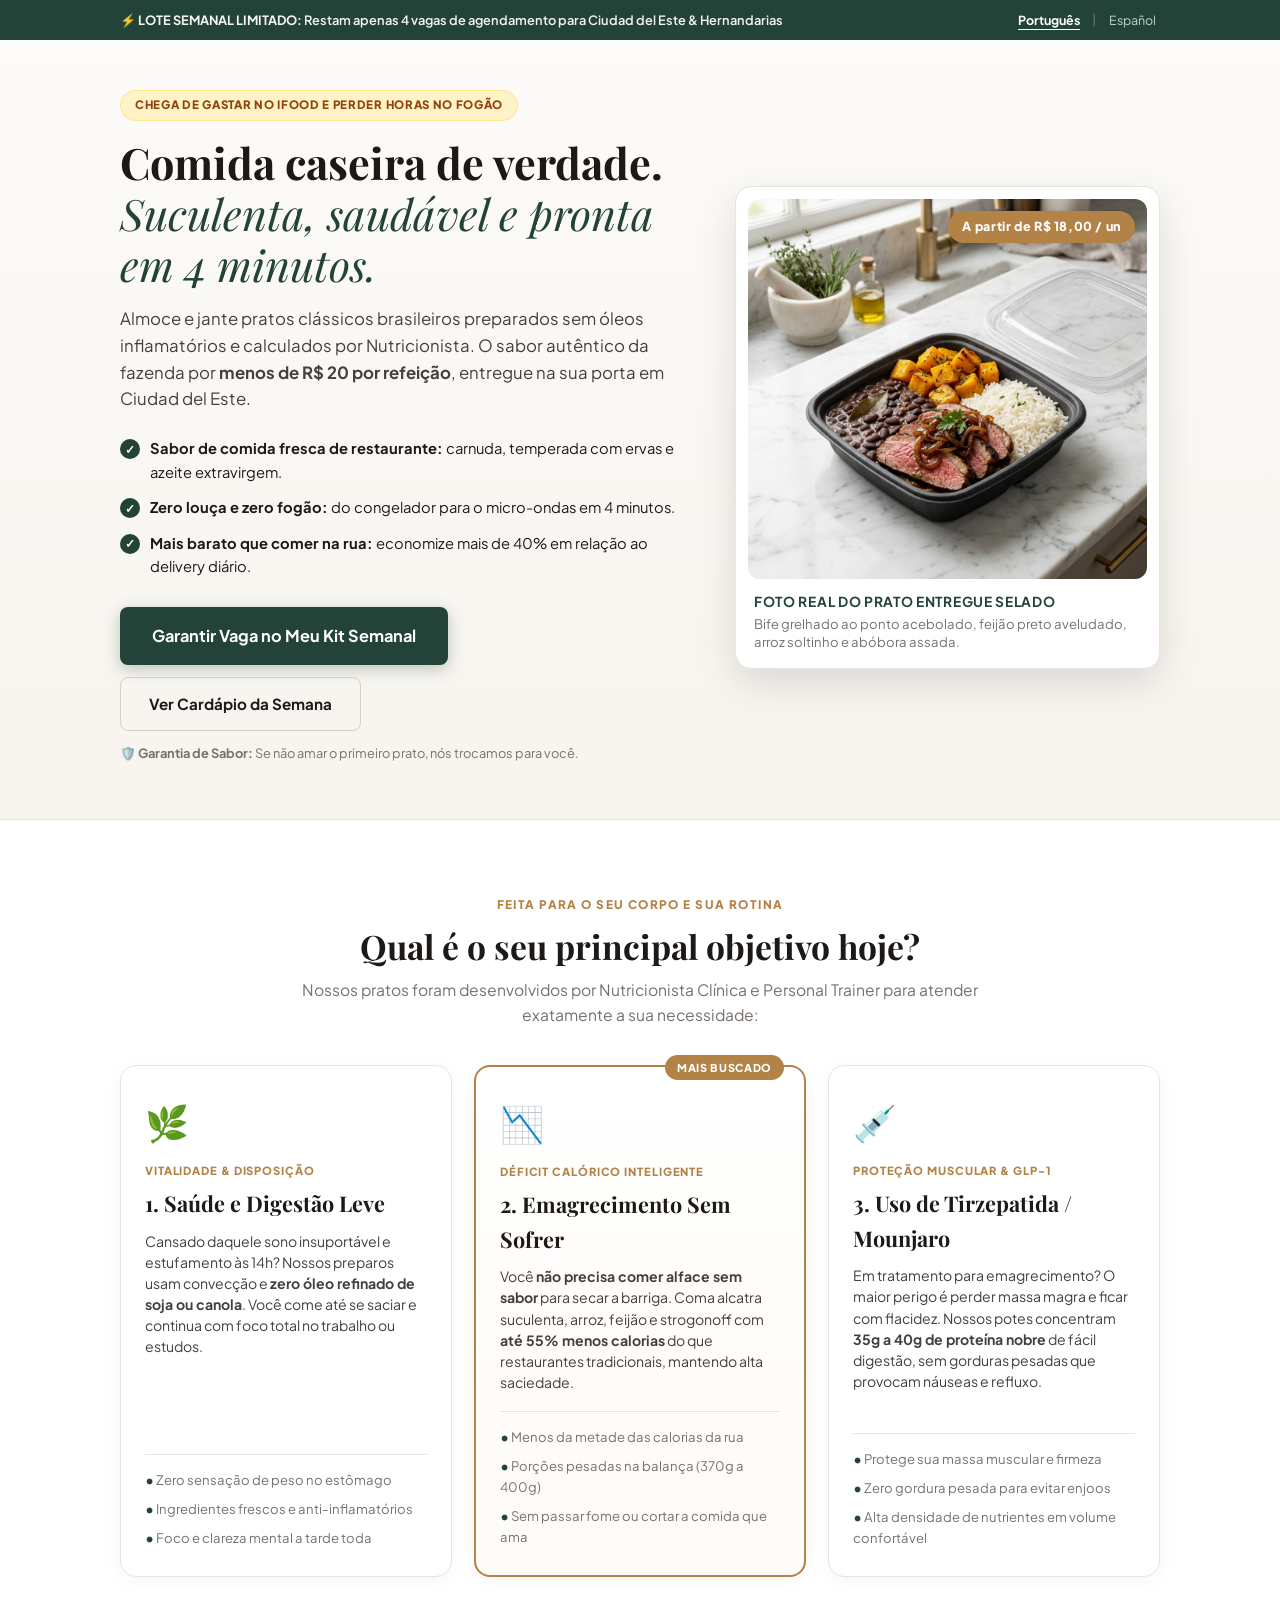
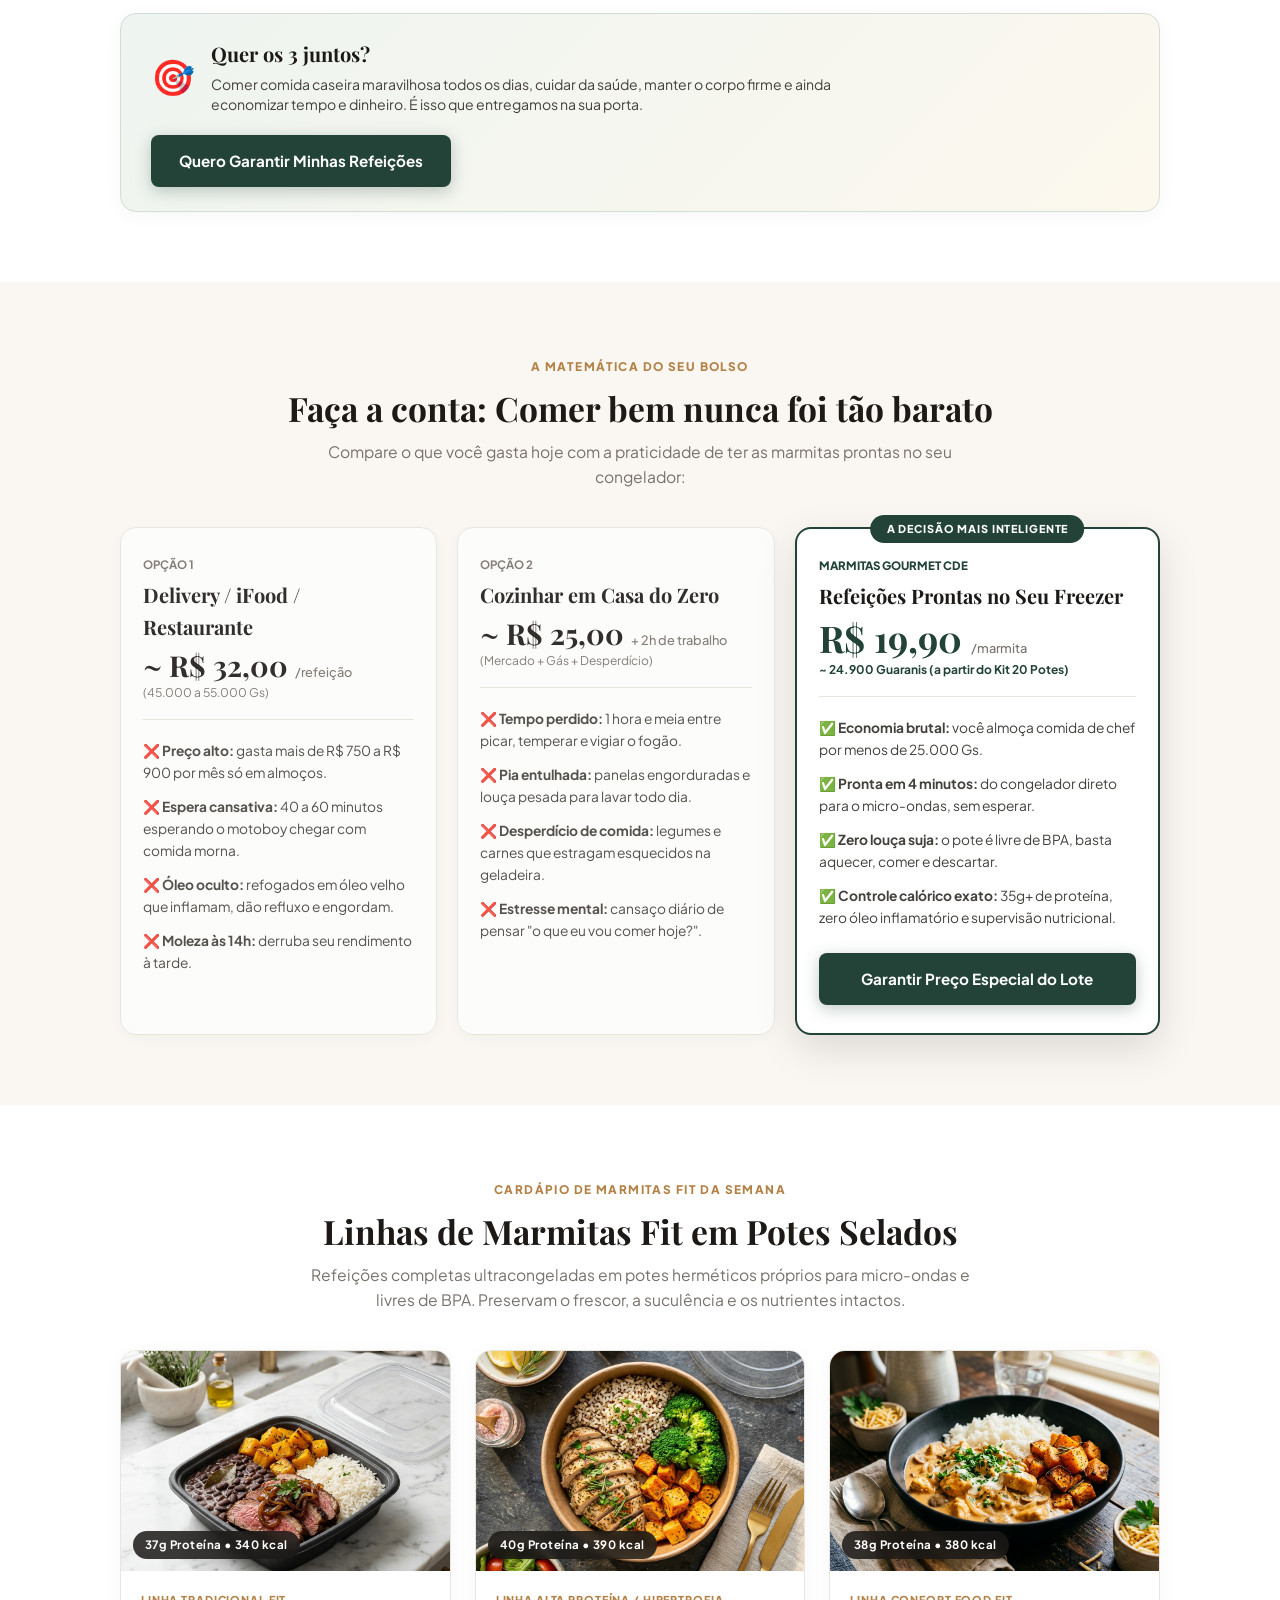
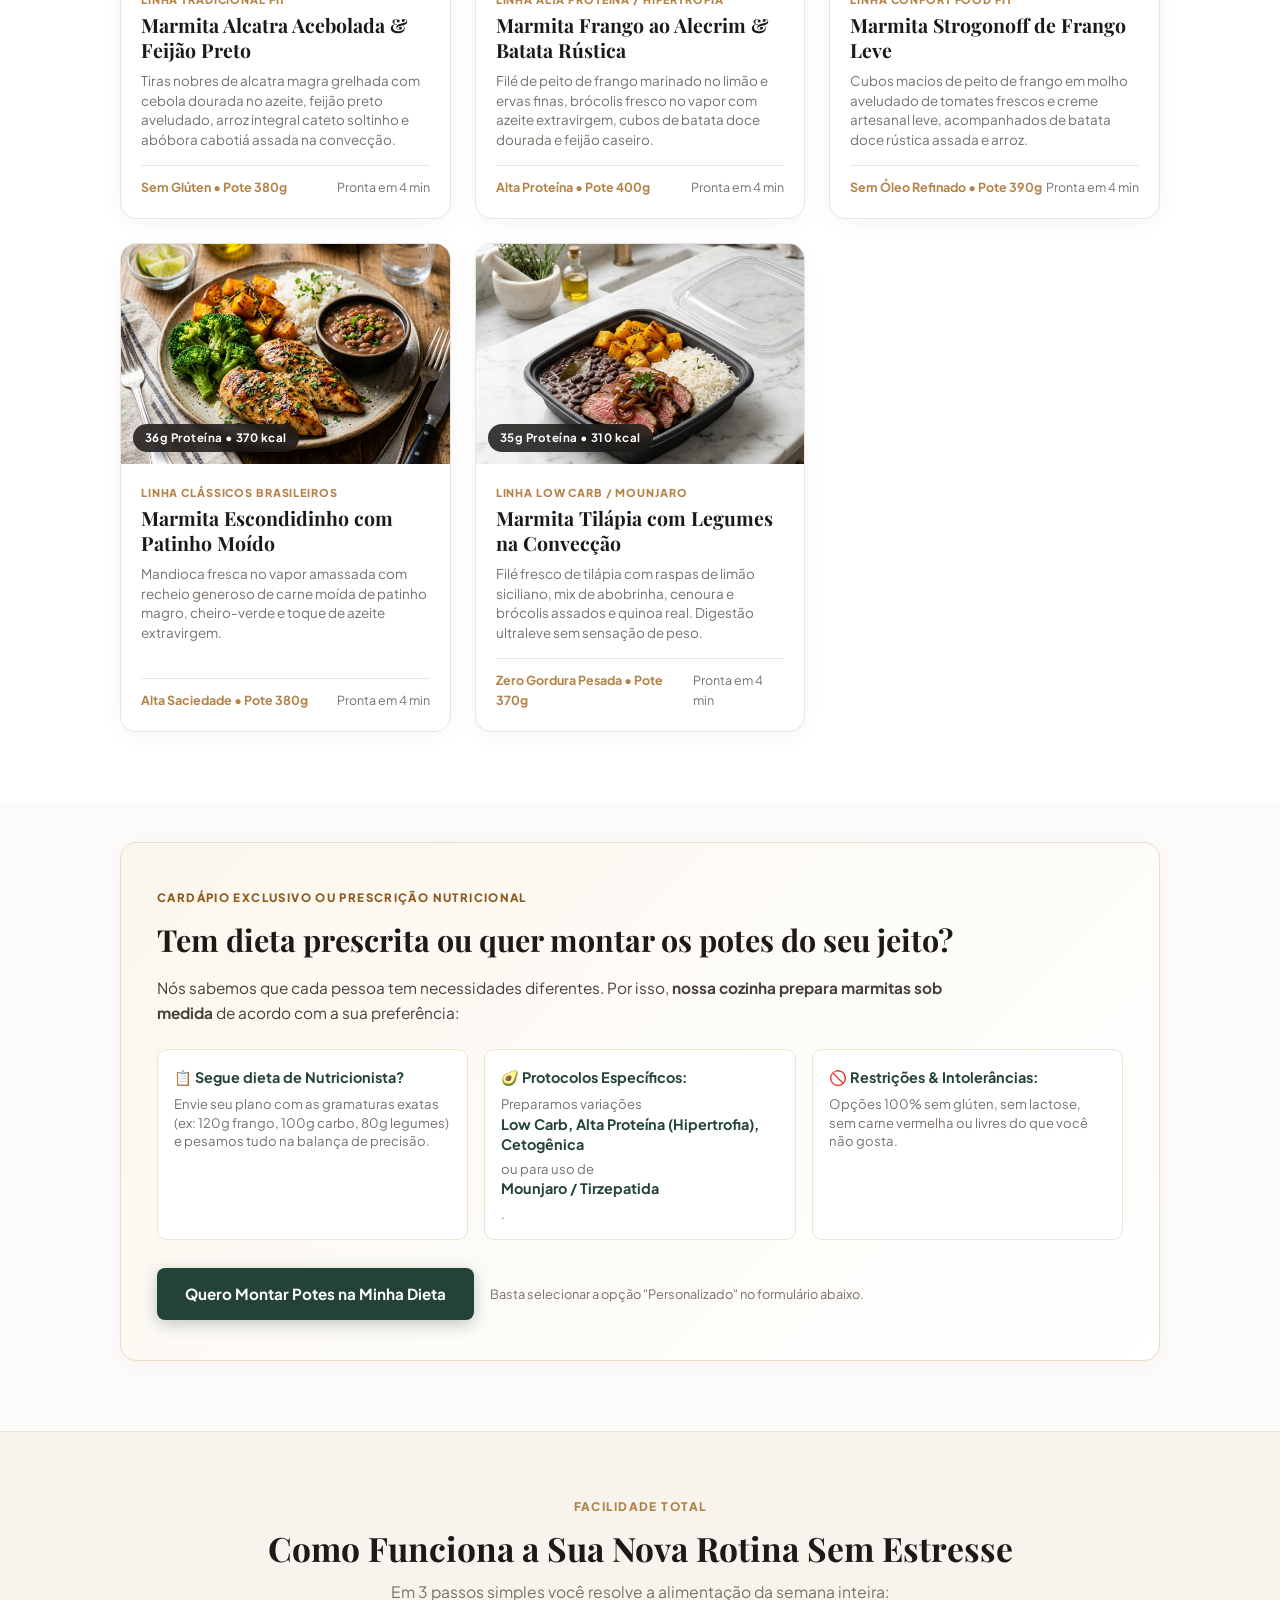
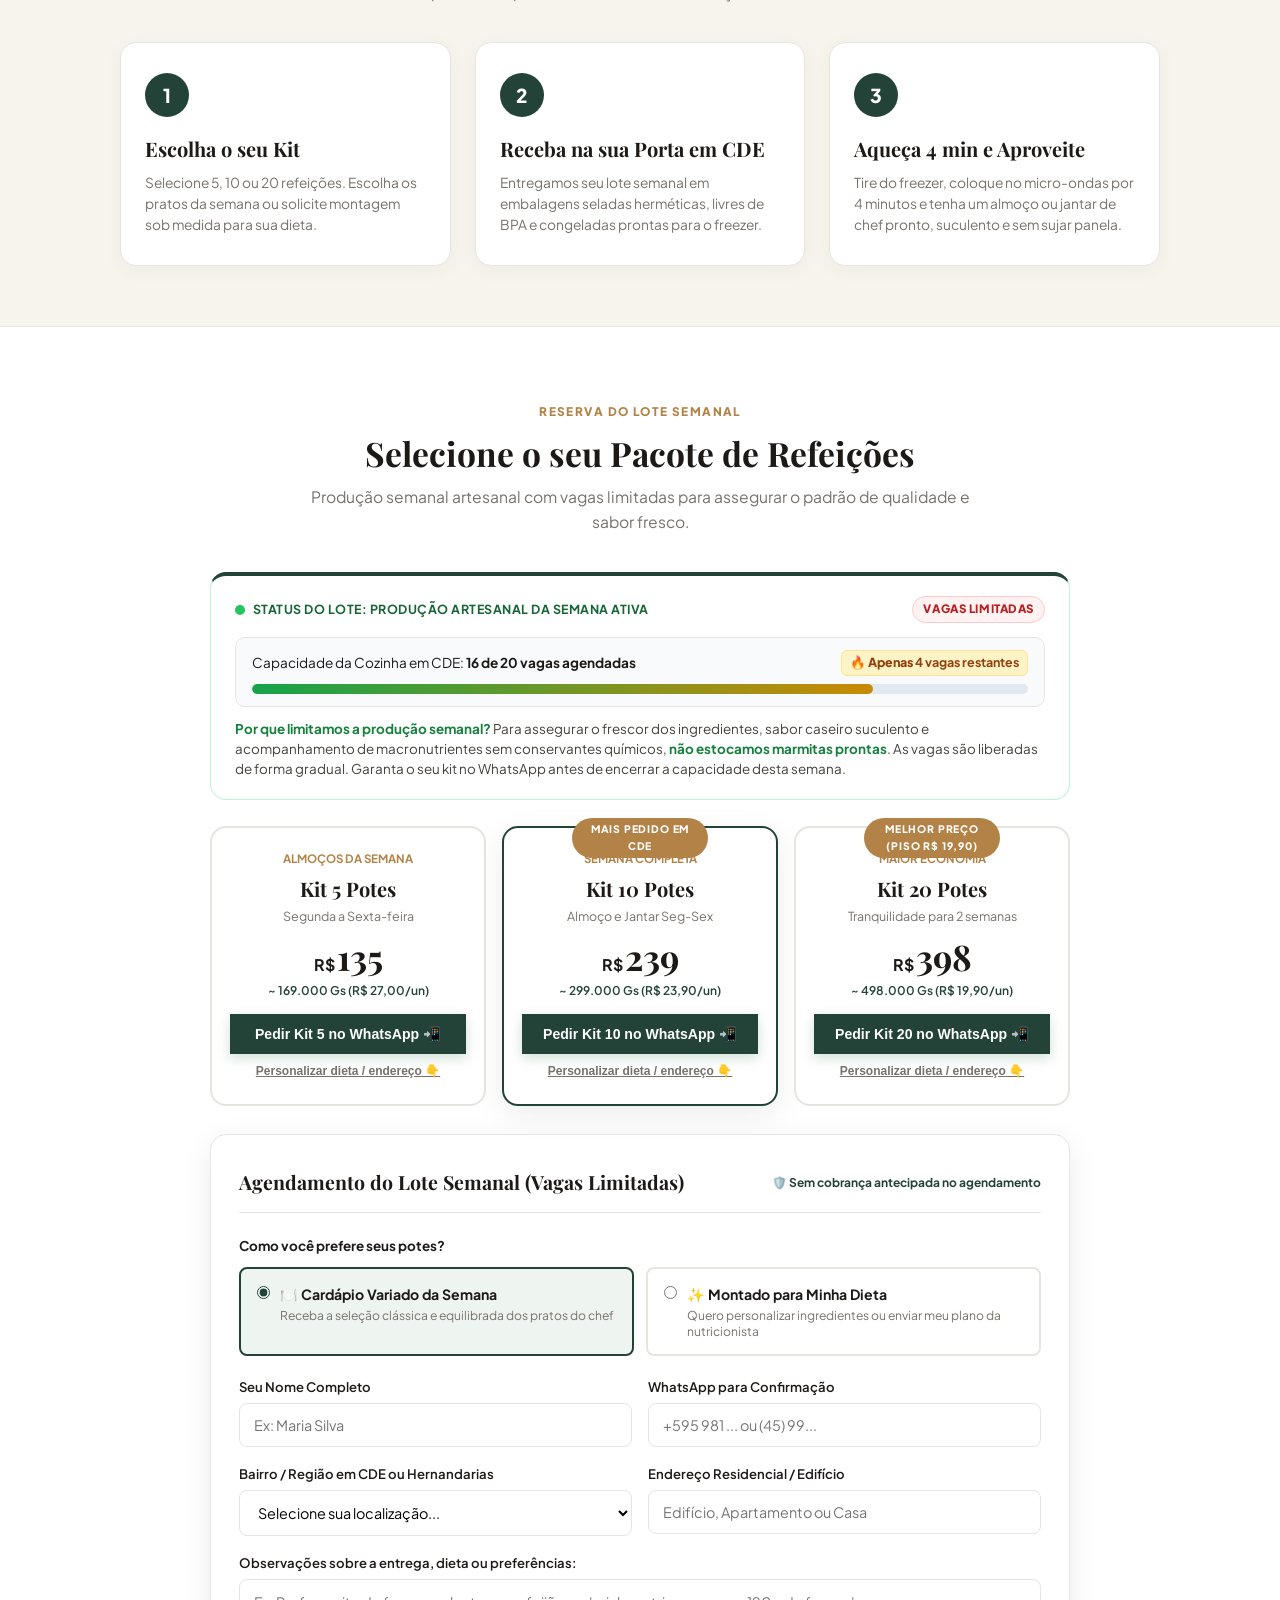
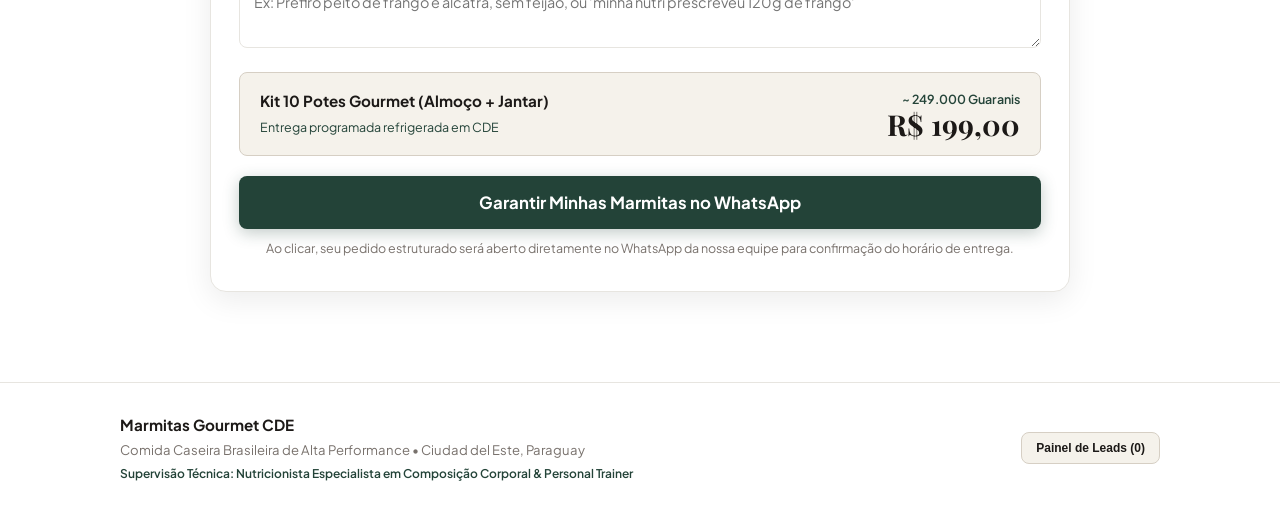
==== index.html @ 58a7fd81 "feat: lancamento oficial landing page marmitas gourmet cde com smoke test e whatsapp direto" ====
<!DOCTYPE html>
<html lang="pt-BR">
<head>
  <meta charset="UTF-8">
  <meta name="viewport" content="width=device-width, initial-scale=1.0">
  <title>Marmitas Gourmet CDE | Comida Caseira Brasileira de Verdade</title>
  <meta name="description" content="Comida caseira brasileira, deliciosa, pronta em 4 minutos e a partir de R$ 19,50. Ideal para saúde, emagrecimento, rotina prática ou manutenção com Mounjaro/Tirzepatida em CDE.">
  <link rel="preconnect" href="https://fonts.googleapis.com">
  <link rel="preconnect" href="https://fonts.gstatic.com" crossorigin>
  <link href="https://fonts.googleapis.com/css2?family=Playfair+Display:ital,wght@0,600;0,700;1,400&family=Plus+Jakarta+Sans:wght@400;500;600;700;800&display=swap" rel="stylesheet">
  <link rel="stylesheet" href="style.css">
</head>
<body>

  <!-- Top Announcement Bar -->
  <header class="top-announcement">
    <div class="container top-flex">
      <span>⚡ <strong>LOTE SEMANAL LIMITADO:</strong> Restam apenas 4 vagas de agendamento para Ciudad del Este & Hernandarias</span>
      <div class="lang-selector">
        <button type="button" class="lang-toggle active" data-lang="pt">Português</button>
        <span class="lang-divider">|</span>
        <button type="button" class="lang-toggle" data-lang="es">Español</button>
      </div>
    </div>
  </header>

  <!-- Hero Section -->
  <section class="hero-section">
    <div class="container hero-grid">
      <div class="hero-text-col">
        <div class="hero-tag-pill">CHEGA DE GASTAR NO IFOOD E PERDER HORAS NO FOGÃO</div>
        <h1 class="hero-title" id="lbl-hero-title">
          Comida caseira de verdade. <br>
          <em>Suculenta, saudável e pronta em 4 minutos.</em>
        </h1>
        <p class="hero-subtitle" id="lbl-hero-subtitle">
          Almoce e jante pratos clássicos brasileiros preparados sem óleos inflamatórios e calculados por Nutricionista. O sabor autêntico da fazenda por <strong>menos de R$ 20 por refeição</strong>, entregue na sua porta em Ciudad del Este.
        </p>
        
        <!-- Value Badges -->
        <div class="hero-benefits-list">
          <div class="benefit-item">
            <span class="check-icon">✓</span>
            <div><strong>Sabor de comida fresca de restaurante:</strong> carnuda, temperada com ervas e azeite extravirgem.</div>
          </div>
          <div class="benefit-item">
            <span class="check-icon">✓</span>
            <div><strong>Zero louça e zero fogão:</strong> do congelador para o micro-ondas em 4 minutos.</div>
          </div>
          <div class="benefit-item">
            <span class="check-icon">✓</span>
            <div><strong>Mais barato que comer na rua:</strong> economize mais de 40% em relação ao delivery diário.</div>
          </div>
        </div>

        <div class="hero-cta-wrapper">
          <div class="hero-cta-buttons">
            <a href="#pedidos" class="btn btn-primary btn-cta-main" id="btn-hero-cta">Garantir Vaga no Meu Kit Semanal</a>
            <a href="#cardapio" class="btn btn-outline" id="btn-hero-menu">Ver Cardápio da Semana</a>
          </div>
          <div class="guarantee-micro-note">
            🛡️ <strong>Garantia de Sabor:</strong> Se não amar o primeiro prato, nós trocamos para você.
          </div>
        </div>
      </div>

      <div class="hero-image-col">
        <div class="product-frame hero-frame">
          <div class="price-ribbon-hero">A partir de R$ 18,00 / un</div>
          <img src="assets/pote_marmita_real.jpg" alt="Marmita Gourmet CDE em Pote Real" class="product-real-img">
          <div class="product-caption">
            <strong>Foto real do prato entregue selado</strong>
            <span>Bife grelhado ao ponto acebolado, feijão preto aveludado, arroz soltinho e abóbora assada.</span>
          </div>
        </div>
      </div>
    </div>
  </section>

  <!-- The 3 Core Goals (Or all 3 together!) -->
  <section class="goals-section">
    <div class="container">
      <div class="section-heading text-center">
        <span class="eyebrow">FEITA PARA O SEU CORPO E SUA ROTINA</span>
        <h2>Qual é o seu principal objetivo hoje?</h2>
        <p class="section-sub">
          Nossos pratos foram desenvolvidos por Nutricionista Clínica e Personal Trainer para atender exatamente a sua necessidade:
        </p>
      </div>

      <div class="goals-grid">
        <!-- Goal 1 -->
        <div class="goal-card">
          <div class="goal-icon">🌿</div>
          <span class="goal-tag">VITALIDADE & DISPOSIÇÃO</span>
          <h3>1. Saúde e Digestão Leve</h3>
          <p>
            Cansado daquele sono insuportável e estufamento às 14h? Nossos preparos usam convecção e <strong>zero óleo refinado de soja ou canola</strong>. Você come até se saciar e continua com foco total no trabalho ou estudos.
          </p>
          <ul class="goal-bullets">
            <li>Zero sensação de peso no estômago</li>
            <li>Ingredientes frescos e anti-inflamatórios</li>
            <li>Foco e clareza mental a tarde toda</li>
          </ul>
        </div>

        <!-- Goal 2 -->
        <div class="goal-card featured-goal">
          <div class="badge-featured">MAIS BUSCADO</div>
          <div class="goal-icon">📉</div>
          <span class="goal-tag">DÉFICIT CALÓRICO INTELIGENTE</span>
          <h3>2. Emagrecimento Sem Sofrer</h3>
          <p>
            Você <strong>não precisa comer alface sem sabor</strong> para secar a barriga. Coma alcatra suculenta, arroz, feijão e strogonoff com <strong>até 55% menos calorias</strong> do que restaurantes tradicionais, mantendo alta saciedade.
          </p>
          <ul class="goal-bullets">
            <li>Menos da metade das calorias da rua</li>
            <li>Porções pesadas na balança (370g a 400g)</li>
            <li>Sem passar fome ou cortar a comida que ama</li>
          </ul>
        </div>

        <!-- Goal 3 -->
        <div class="goal-card">
          <div class="goal-icon">💉</div>
          <span class="goal-tag">PROTEÇÃO MUSCULAR & GLP-1</span>
          <h3>3. Uso de Tirzepatida / Mounjaro</h3>
          <p>
            Em tratamento para emagrecimento? O maior perigo é perder massa magra e ficar com flacidez. Nossos potes concentram <strong>35g a 40g de proteína nobre</strong> de fácil digestão, sem gorduras pesadas que provocam náuseas e refluxo.
          </p>
          <ul class="goal-bullets">
            <li>Protege sua massa muscular e firmeza</li>
            <li>Zero gordura pesada para evitar enjoos</li>
            <li>Alta densidade de nutrientes em volume confortável</li>
          </ul>
        </div>
      </div>

      <!-- The "All 3 Together" Callout -->
      <div class="all-three-box">
        <div class="all-three-content">
          <span class="all-three-emoji">🎯</span>
          <div>
            <h4>Quer os 3 juntos?</h4>
            <p>Comer comida caseira maravilhosa todos os dias, cuidar da saúde, manter o corpo firme e ainda economizar tempo e dinheiro. É isso que entregamos na sua porta.</p>
          </div>
        </div>
        <a href="#pedidos" class="btn btn-primary">Quero Garantir Minhas Refeições</a>
      </div>
    </div>
  </section>

  <!-- The Financial & Convenience Contrast (Why it's so cheap and easy) -->
  <section class="economics-section">
    <div class="container">
      <div class="section-heading text-center">
        <span class="eyebrow">A MATEMÁTICA DO SEU BOLSO</span>
        <h2>Faça a conta: Comer bem nunca foi tão barato</h2>
        <p class="section-sub">
          Compare o que você gasta hoje com a praticidade de ter as marmitas prontas no seu congelador:
        </p>
      </div>

      <div class="comparison-table-wrapper">
        <div class="comp-col comp-negative">
          <div class="comp-col-header">
            <span class="comp-type-tag">Opção 1</span>
            <h3>Delivery / iFood / Restaurante</h3>
            <div class="comp-price-tag">~ R$ 32,00 <small>/refeição</small></div>
            <span class="comp-pyg-sub">(45.000 a 55.000 Gs)</span>
          </div>
          <ul class="comp-list">
            <li>❌ <strong>Preço alto:</strong> gasta mais de R$ 750 a R$ 900 por mês só em almoços.</li>
            <li>❌ <strong>Espera cansativa:</strong> 40 a 60 minutos esperando o motoboy chegar com comida morna.</li>
            <li>❌ <strong>Óleo oculto:</strong> refogados em óleo velho que inflamam, dão refluxo e engordam.</li>
            <li>❌ <strong>Moleza às 14h:</strong> derruba seu rendimento à tarde.</li>
          </ul>
        </div>

        <div class="comp-col comp-negative">
          <div class="comp-col-header">
            <span class="comp-type-tag">Opção 2</span>
            <h3>Cozinhar em Casa do Zero</h3>
            <div class="comp-price-tag">~ R$ 25,00 <small>+ 2h de trabalho</small></div>
            <span class="comp-pyg-sub">(Mercado + Gás + Desperdício)</span>
          </div>
          <ul class="comp-list">
            <li>❌ <strong>Tempo perdido:</strong> 1 hora e meia entre picar, temperar e vigiar o fogão.</li>
            <li>❌ <strong>Pia entulhada:</strong> panelas engorduradas e louça pesada para lavar todo dia.</li>
            <li>❌ <strong>Desperdício de comida:</strong> legumes e carnes que estragam esquecidos na geladeira.</li>
            <li>❌ <strong>Estresse mental:</strong> cansaço diário de pensar "o que eu vou comer hoje?".</li>
          </ul>
        </div>

        <div class="comp-col comp-winner">
          <div class="winner-badge">A DECISÃO MAIS INTELIGENTE</div>
          <div class="comp-col-header">
            <span class="comp-type-tag winner-tag">Marmitas Gourmet CDE</span>
            <h3>Refeições Prontas no Seu Freezer</h3>
            <div class="comp-price-tag highlight-price">R$ 19,90 <small>/marmita</small></div>
            <span class="comp-pyg-sub highlight-pyg">~ 24.900 Guaranis (a partir do Kit 20 Potes)</span>
          </div>
          <ul class="comp-list">
            <li>✅ <strong>Economia brutal:</strong> você almoça comida de chef por menos de 25.000 Gs.</li>
            <li>✅ <strong>Pronta em 4 minutos:</strong> do congelador direto para o micro-ondas, sem esperar.</li>
            <li>✅ <strong>Zero louça suja:</strong> o pote é livre de BPA, basta aquecer, comer e descartar.</li>
            <li>✅ <strong>Controle calórico exato:</strong> 35g+ de proteína, zero óleo inflamatório e supervisão nutricional.</li>
          </ul>
          <a href="#pedidos" class="btn btn-primary btn-full">Garantir Preço Especial do Lote</a>
        </div>
      </div>
    </div>
  </section>

  <!-- Mouthwatering Visual Menu Section -->
  <section class="menu-section" id="cardapio">
    <div class="container">
      <div class="section-heading text-center">
        <span class="eyebrow">CARDÁPIO DE MARMITAS FIT DA SEMANA</span>
        <h2>Linhas de Marmitas Fit em Potes Selados</h2>
        <p class="section-sub">
          Refeições completas ultracongeladas em potes herméticos próprios para micro-ondas e livres de BPA. Preservam o frescor, a suculência e os nutrientes intactos.
        </p>
      </div>

      <div class="visual-menu-grid">
        <!-- Meal Card 1: Alcatra -->
        <div class="dish-card">
          <div class="dish-img-wrapper">
            <img src="assets/pote_marmita_real.jpg" alt="Marmita Fit Alcatra Acebolada no Pote" class="dish-photo">
            <div class="dish-macro-badge">37g Proteína • 340 kcal</div>
          </div>
          <div class="dish-body">
            <div class="marmita-category">LINHA TRADICIONAL FIT</div>
            <h3>Marmita Alcatra Acebolada & Feijão Preto</h3>
            <p>Tiras nobres de alcatra magra grelhada com cebola dourada no azeite, feijão preto aveludado, arroz integral cateto soltinho e abóbora cabotiá assada na convecção.</p>
            <div class="dish-footer">
              <span class="dish-diet-pill">Sem Glúten • Pote 380g</span>
              <span class="dish-weight">Pronta em 4 min</span>
            </div>
          </div>
        </div>

        <!-- Meal Card 2: Frango ao Alecrim -->
        <div class="dish-card">
          <div class="dish-img-wrapper">
            <img src="assets/prato_fit_cde.jpg" alt="Marmita Fit Frango ao Alecrim com Legumes" class="dish-photo">
            <div class="dish-macro-badge">40g Proteína • 390 kcal</div>
          </div>
          <div class="dish-body">
            <div class="marmita-category">LINHA ALTA PROTEÍNA / HIPERTROFIA</div>
            <h3>Marmita Frango ao Alecrim & Batata Rústica</h3>
            <p>Filé de peito de frango marinado no limão e ervas finas, brócolis fresco no vapor com azeite extravirgem, cubos de batata doce dourada e feijão caseiro.</p>
            <div class="dish-footer">
              <span class="dish-diet-pill">Alta Proteína • Pote 400g</span>
              <span class="dish-weight">Pronta em 4 min</span>
            </div>
          </div>
        </div>

        <!-- Meal Card 3: Strogonoff -->
        <div class="dish-card">
          <div class="dish-img-wrapper">
            <img src="assets/strogonoff_frango.jpg" alt="Marmita Fit Strogonoff Gourmet" class="dish-photo">
            <div class="dish-macro-badge">38g Proteína • 380 kcal</div>
          </div>
          <div class="dish-body">
            <div class="marmita-category">LINHA CONFORT FOOD FIT</div>
            <h3>Marmita Strogonoff de Frango Leve</h3>
            <p>Cubos macios de peito de frango em molho aveludado de tomates frescos e creme artesanal leve, acompanhados de batata doce rústica assada e arroz.</p>
            <div class="dish-footer">
              <span class="dish-diet-pill">Sem Óleo Refinado • Pote 390g</span>
              <span class="dish-weight">Pronta em 4 min</span>
            </div>
          </div>
        </div>

        <!-- Meal Card 4: Escondidinho -->
        <div class="dish-card">
          <div class="dish-img-wrapper">
            <img src="assets/frango_alecrim.jpg" alt="Marmita Fit Escondidinho de Mandioca" class="dish-photo">
            <div class="dish-macro-badge">36g Proteína • 370 kcal</div>
          </div>
          <div class="dish-body">
            <div class="marmita-category">LINHA CLÁSSICOS BRASILEIROS</div>
            <h3>Marmita Escondidinho com Patinho Moído</h3>
            <p>Mandioca fresca no vapor amassada com recheio generoso de carne moída de patinho magro, cheiro-verde e toque de azeite extravirgem.</p>
            <div class="dish-footer">
              <span class="dish-diet-pill">Alta Saciedade • Pote 380g</span>
              <span class="dish-weight">Pronta em 4 min</span>
            </div>
          </div>
        </div>

        <!-- Meal Card 5: Tilápia Low Carb -->
        <div class="dish-card">
          <div class="dish-img-wrapper">
            <img src="assets/pote_marmita_real.jpg" alt="Marmita Fit Tilápia ao Forno" class="dish-photo">
            <div class="dish-macro-badge">35g Proteína • 310 kcal</div>
          </div>
          <div class="dish-body">
            <div class="marmita-category">LINHA LOW CARB / MOUNJARO</div>
            <h3>Marmita Tilápia com Legumes na Convecção</h3>
            <p>Filé fresco de tilápia com raspas de limão siciliano, mix de abobrinha, cenoura e brócolis assados e quinoa real. Digestão ultraleve sem sensação de peso.</p>
            <div class="dish-footer">
              <span class="dish-diet-pill">Zero Gordura Pesada • Pote 370g</span>
              <span class="dish-weight">Pronta em 4 min</span>
            </div>
          </div>
        </div>
      </div>
    </div>
  </section>

  <!-- Custom Diet & Personalization Section -->
  <section class="custom-diet-section" id="personalizar">
    <div class="container">
      <div class="custom-banner-card">
        <div class="custom-banner-text">
          <span class="eyebrow-accent">CARDÁPIO EXCLUSIVO OU PRESCRIÇÃO NUTRICIONAL</span>
          <h2>Tem dieta prescrita ou quer montar os potes do seu jeito?</h2>
          <p>
            Nós sabemos que cada pessoa tem necessidades diferentes. Por isso, <strong>nossa cozinha prepara marmitas sob medida</strong> de acordo com a sua preferência:
          </p>
          
          <div class="custom-options-mini-grid">
            <div class="mini-option-item">
              <strong>📋 Segue dieta de Nutricionista?</strong>
              <span>Envie seu plano com as gramaturas exatas (ex: 120g frango, 100g carbo, 80g legumes) e pesamos tudo na balança de precisão.</span>
            </div>
            <div class="mini-option-item">
              <strong>🥑 Protocolos Específicos:</strong>
              <span>Preparamos variações <strong>Low Carb, Alta Proteína (Hipertrofia), Cetogênica</strong> ou para uso de <strong>Mounjaro / Tirzepatida</strong>.</span>
            </div>
            <div class="mini-option-item">
              <strong>🚫 Restrições & Intolerâncias:</strong>
              <span>Opções 100% sem glúten, sem lactose, sem carne vermelha ou livres do que você não gosta.</span>
            </div>
          </div>

          <div class="custom-banner-cta">
            <a href="#pedidos" class="btn btn-primary" id="btn-custom-scroll">Quero Montar Potes na Minha Dieta</a>
            <span class="banner-note">Basta selecionar a opção "Personalizado" no formulário abaixo.</span>
          </div>
        </div>
      </div>
    </div>
  </section>

  <!-- How it Works (3 Easy Steps) -->
  <section class="steps-section">
    <div class="container">
      <div class="section-heading text-center">
        <span class="eyebrow">FACILIDADE TOTAL</span>
        <h2>Como Funciona a Sua Nova Rotina Sem Estresse</h2>
        <p class="section-sub">Em 3 passos simples você resolve a alimentação da semana inteira:</p>
      </div>

      <div class="steps-grid">
        <div class="step-card">
          <div class="step-num">1</div>
          <h3>Escolha o seu Kit</h3>
          <p>Selecione 5, 10 ou 20 refeições. Escolha os pratos da semana ou solicite montagem sob medida para sua dieta.</p>
        </div>

        <div class="step-card">
          <div class="step-num">2</div>
          <h3>Receba na sua Porta em CDE</h3>
          <p>Entregamos seu lote semanal em embalagens seladas herméticas, livres de BPA e congeladas prontas para o freezer.</p>
        </div>

        <div class="step-card">
          <div class="step-num">3</div>
          <h3>Aqueça 4 min e Aproveite</h3>
          <p>Tire do freezer, coloque no micro-ondas por 4 minutos e tenha um almoço ou jantar de chef pronto, suculento e sem sujar panela.</p>
        </div>
      </div>
    </div>
  </section>

  <!-- Order & Reservation Section -->
  <section class="order-section" id="pedidos">
    <div class="container">
      <div class="section-heading text-center">
        <span class="eyebrow">RESERVA DO LOTE SEMANAL</span>
        <h2>Selecione o seu Pacote de Refeições</h2>
        <p class="section-sub">
          Produção semanal artesanal com vagas limitadas para assegurar o padrão de qualidade e sabor fresco.
        </p>
      </div>

      <div class="order-box-container">
        <!-- Live Spots Counter & Batch Scarcity Card -->
        <div class="spots-counter-card">
          <div class="spots-header">
            <div class="spots-live-indicator">
              <span class="pulse-dot"></span>
              <strong>STATUS DO LOTE: PRODUÇÃO ARTESANAL DA SEMANA ATIVA</strong>
            </div>
            <span class="spots-badge-limit">VAGAS LIMITADAS</span>
          </div>

          <div class="spots-progress-wrapper">
            <div class="spots-progress-info">
              <span>Capacidade da Cozinha em CDE: <strong>16 de 20 vagas agendadas</strong></span>
              <span class="spots-remaining-tag">🔥 Apenas <strong>4 vagas restantes</strong></span>
            </div>
            <div class="spots-progress-bar-bg">
              <div class="spots-progress-bar-fill" style="width: 80%;"></div>
            </div>
          </div>

          <p class="spots-explanation">
            <strong>Por que limitamos a produção semanal?</strong> Para assegurar o frescor dos ingredientes, sabor caseiro suculento e acompanhamento de macronutrientes sem conservantes químicos, <strong>não estocamos marmitas prontas</strong>. As vagas são liberadas de forma gradual. Garanta o seu kit no WhatsApp antes de encerrar a capacidade desta semana.
          </p>
        </div>

        <!-- Packages Row -->
        <div class="plan-cards-row">
          <!-- Kit 5 -->
          <div class="plan-card" data-package="5" data-price="135" data-pyg="169.000">
            <div class="plan-label">Almoços da Semana</div>
            <h3>Kit 5 Potes</h3>
            <p class="plan-desc">Segunda a Sexta-feira</p>
            <div class="plan-price">
              <span class="price-symbol">R$</span>
              <span class="price-number">135</span>
            </div>
            <span class="plan-pyg">~ 169.000 Gs (R$ 27,00/un)</span>
            <button type="button" class="btn-pkg-wa" data-kit="5">Pedir Kit 5 no WhatsApp 📲</button>
            <button type="button" class="btn-pkg-customize" data-kit-select="5">Personalizar dieta / endereço 👇</button>
          </div>

          <!-- Kit 10 -->
          <div class="plan-card active" data-package="10" data-price="239" data-pyg="299.000">
            <div class="plan-ribbon">MAIS PEDIDO EM CDE</div>
            <div class="plan-label">Semana Completa</div>
            <h3>Kit 10 Potes</h3>
            <p class="plan-desc">Almoço e Jantar Seg-Sex</p>
            <div class="plan-price">
              <span class="price-symbol">R$</span>
              <span class="price-number">239</span>
            </div>
            <span class="plan-pyg highlight-pyg">~ 299.000 Gs (R$ 23,90/un)</span>
            <button type="button" class="btn-pkg-wa" data-kit="10">Pedir Kit 10 no WhatsApp 📲</button>
            <button type="button" class="btn-pkg-customize" data-kit-select="10">Personalizar dieta / endereço 👇</button>
          </div>

          <!-- Kit 20 -->
          <div class="plan-card" data-package="20" data-price="398" data-pyg="498.000">
            <div class="plan-ribbon">MELHOR PREÇO (PISO R$ 19,90)</div>
            <div class="plan-label">Maior Economia</div>
            <h3>Kit 20 Potes</h3>
            <p class="plan-desc">Tranquilidade para 2 semanas</p>
            <div class="plan-price">
              <span class="price-symbol">R$</span>
              <span class="price-number">398</span>
            </div>
            <span class="plan-pyg highlight-pyg">~ 498.000 Gs (R$ 19,90/un)</span>
            <button type="button" class="btn-pkg-wa" data-kit="20">Pedir Kit 20 no WhatsApp 📲</button>
            <button type="button" class="btn-pkg-customize" data-kit-select="20">Personalizar dieta / endereço 👇</button>
          </div>
        </div>

        <!-- Reservation Form -->
        <form id="reservation-form" class="reservation-form">
          <div class="form-title-bar">
            <h4>Agendamento do Lote Semanal (Vagas Limitadas)</h4>
            <span class="guarantee-tag">🛡️ Sem cobrança antecipada no agendamento</span>
          </div>

          <!-- Mode Selector -->
          <div class="form-custom-mode-box">
            <label class="form-mode-title">Como você prefere seus potes?</label>
            <div class="mode-options-grid">
              <label class="mode-option-card active">
                <input type="radio" name="order-mode" value="standard" checked>
                <div class="mode-card-content">
                  <span class="mode-title">🍽️ Cardápio Variado da Semana</span>
                  <span class="mode-sub">Receba a seleção clássica e equilibrada dos pratos do chef</span>
                </div>
              </label>

              <label class="mode-option-card" id="card-mode-custom">
                <input type="radio" name="order-mode" value="custom">
                <div class="mode-card-content">
                  <span class="mode-title">✨ Montado para Minha Dieta</span>
                  <span class="mode-sub">Quero personalizar ingredientes ou enviar meu plano da nutricionista</span>
                </div>
              </label>
            </div>
          </div>

          <!-- Dynamic Preferences Tags (visible when custom) -->
          <div class="form-diet-preferences" id="diet-preferences-panel">
            <label class="form-diet-title">Selecione suas preferências e diretrizes alimentares:</label>
            <div class="diet-tags-grid">
              <label class="diet-tag-checkbox">
                <input type="checkbox" name="diet-pref" value="Low Carb">
                <span>🥑 Low Carb / Cetogênica</span>
              </label>
              <label class="diet-tag-checkbox">
                <input type="checkbox" name="diet-pref" value="Alta Proteína">
                <span>💪 Alta Proteína (Hipertrofia)</span>
              </label>
              <label class="diet-tag-checkbox">
                <input type="checkbox" name="diet-pref" value="Déficit Calórico">
                <span>📉 Emagrecimento / Déficit Calórico</span>
              </label>
              <label class="diet-tag-checkbox">
                <input type="checkbox" name="diet-pref" value="Tirzepatida / Mounjaro">
                <span>💉 Em uso de Tirzepatida / GLP-1</span>
              </label>
              <label class="diet-tag-checkbox">
                <input type="checkbox" name="diet-pref" value="Sem Lactose">
                <span>🥛 Sem Lactose</span>
              </label>
              <label class="diet-tag-checkbox">
                <input type="checkbox" name="diet-pref" value="Sem Glúten">
                <span>🌾 Sem Glúten</span>
              </label>
              <label class="diet-tag-checkbox">
                <input type="checkbox" name="diet-pref" value="Sem Carne Vermelha">
                <span>🍗 Sem Carne Vermelha (Frango e Peixe)</span>
              </label>
              <label class="diet-tag-checkbox">
                <input type="checkbox" name="diet-pref" value="Plano da Nutricionista">
                <span>📋 Enviar gramaturas da minha nutricionista</span>
              </label>
            </div>
          </div>

          <div class="form-inputs-grid">
            <div class="input-cell">
              <label for="order-name">Seu Nome Completo</label>
              <input type="text" id="order-name" required placeholder="Ex: Maria Silva">
            </div>

            <div class="input-cell">
              <label for="order-phone">WhatsApp para Confirmação</label>
              <input type="tel" id="order-phone" required placeholder="+595 981 ... ou (45) 99...">
            </div>

            <div class="input-cell">
              <label for="order-location">Bairro / Região em CDE ou Hernandarias</label>
              <select id="order-location" required>
                <option value="">Selecione sua localização...</option>
                <option value="Condomínio Paraná Country Club / Hernandarias">Paraná Country Club / Hernandarias</option>
                <option value="Área 1 / Área 2 / Área 3 / Área 4">Área 1, 2, 3 ou 4</option>
                <option value="Microcentro / Boquerón / Lago da República">Microcentro / Boquerón / Lago</option>
                <option value="Km 4 ao Km 8 Residencial">Km 4 ao Km 8 Residencial</option>
                <option value="Minga Guazú">Minga Guazú</option>
                <option value="Retirada no Ponto Central com Cortesia">Desejo retirar com cortesia especial</option>
              </select>
            </div>

            <div class="input-cell">
              <label for="order-address">Endereço Residencial / Edifício</label>
              <input type="text" id="order-address" required placeholder="Edifício, Apartamento ou Casa">
            </div>
          </div>

          <div class="form-diet-notes">
            <label for="order-notes">Observações sobre a entrega, dieta ou preferências:</label>
            <textarea id="order-notes" rows="2" placeholder="Ex: Prefiro peito de frango e alcatra, sem feijão, ou 'minha nutri prescreveu 120g de frango'"></textarea>
          </div>

          <!-- Summary Bar -->
          <div class="summary-checkout-bar">
            <div class="summary-details">
              <span class="summary-title" id="sum-pkg-name">Kit 10 Potes Gourmet (Almoço + Jantar)</span>
              <span class="summary-shipping">Entrega programada refrigerada em CDE</span>
            </div>
            <div class="summary-pricing">
              <div class="sum-pyg" id="sum-pyg-text">~ 249.000 Guaranis</div>
              <div class="sum-brl" id="sum-brl-text">R$ 199,00</div>
            </div>
          </div>

          <!-- Submit Button -->
          <button type="submit" class="btn btn-primary btn-submit-large" id="btn-submit-order">
            Garantir Minhas Marmitas no WhatsApp
          </button>
          <p class="form-scarcity">Ao clicar, seu pedido estruturado será aberto diretamente no WhatsApp da nossa equipe para confirmação do horário de entrega.</p>
        </form>
      </div>
    </div>
  </section>

  <!-- Modal: Teste de Lote / Confirmação VIP -->
  <div class="modal-backdrop" id="modal-vip">
    <div class="modal-window">
      <div class="modal-tag">VAGA REGISTRADA COM SUCESSO</div>
      <h2>Pedido Quase Concluído!</h2>
      <p class="modal-description">
        Para manter a preparação artesanal sem conservantes e o balanceamento nutricional rigoroso, nossa equipe confirmará a data de entrega pelo WhatsApp.
      </p>

      <div class="modal-status-box">
        <span class="status-indicator">STATUS: INSCRIÇÃO SALVA</span>
        <h3>Parabéns, <span id="lead-display-name">Cliente</span>!</h3>
        <p>Você garantiu sua vaga prioritária no próximo lote semanal com <strong>15% de Desconto Especial de Boas-Vindas</strong>.</p>
      </div>

      <div class="modal-footer-actions">
        <a href="#" id="modal-wa-button" target="_blank" class="btn btn-primary">
          Confirmar Agora pelo WhatsApp
        </a>
        <button type="button" class="btn-close-modal" id="btn-close-modal">Voltar para o site</button>
      </div>
    </div>
  </div>

  <!-- Secret Admin Leads Modal -->
  <div class="modal-backdrop" id="modal-admin">
    <div class="modal-window admin-window">
      <div class="admin-top">
        <h3>Painel de Leads Registrados (CDE)</h3>
        <button type="button" class="btn-close-admin" id="btn-close-admin">✕</button>
      </div>
      <p class="admin-lead-count">Interessados que reservaram pelo site:</p>
      
      <div class="leads-container" id="admin-leads-list">
        <!-- Injected via JS -->
      </div>

      <div class="admin-actions-bar">
        <button type="button" class="btn btn-outline" id="btn-clear-leads">Limpar Registros</button>
        <button type="button" class="btn btn-primary" id="btn-copy-leads">Copiar Dados</button>
      </div>
    </div>
  </div>

  <!-- Footer -->
  <footer class="site-footer">
    <div class="container footer-content-row">
      <div class="footer-brand">
        <strong>Marmitas Gourmet CDE</strong>
        <p>Comida Caseira Brasileira de Alta Performance • Ciudad del Este, Paraguay</p>
        <p class="supervision-note">Supervisão Técnica: Nutricionista Especialista em Composição Corporal & Personal Trainer</p>
      </div>
      <div class="footer-admin-trigger">
        <button type="button" class="btn-secret-admin" id="btn-open-admin">
          Painel de Leads (<span id="count-badge">0</span>)
        </button>
      </div>
    </div>
  </footer>

  <script src="app.js"></script>
</body>
</html>
---- style.css ----
:root {
  --bg-main: #fcfbf9;
  --bg-card: #ffffff;
  --bg-subtle: #f5f2eb;
  
  --text-dark: #1c1917;
  --text-body: #44403c;
  --text-muted: #78716c;
  
  --brand-green: #234338;
  --brand-green-hover: #193229;
  --brand-green-light: #eef4f0;
  
  --brand-gold: #b38246;
  --brand-gold-subtle: #fcf6ee;
  
  --border-light: #e7e5e0;
  --border-accent: #d6cfc4;
  
  --font-serif: 'Playfair Display', Georgia, serif;
  --font-sans: 'Plus Jakarta Sans', -apple-system, sans-serif;
  
  --shadow-subtle: 0 4px 20px rgba(0, 0, 0, 0.04);
  --shadow-medium: 0 8px 30px rgba(0, 0, 0, 0.08);
  --shadow-hover: 0 14px 40px rgba(0, 0, 0, 0.12);
  
  --radius-card: 16px;
  --radius-sm: 8px;
}

* {
  margin: 0;
  padding: 0;
  box-sizing: border-box;
}

body {
  font-family: var(--font-sans);
  background-color: var(--bg-main);
  color: var(--text-dark);
  line-height: 1.6;
  -webkit-font-smoothing: antialiased;
}

.container {
  max-width: 1080px;
  margin: 0 auto;
  padding: 0 20px;
}

/* Top Announcement */
.top-announcement {
  background-color: var(--brand-green);
  color: #f5f5f0;
  font-size: 0.8rem;
  font-weight: 600;
  padding: 10px 0;
}

.top-flex {
  display: flex;
  justify-content: space-between;
  align-items: center;
  flex-wrap: wrap;
  gap: 8px;
}

.lang-selector {
  display: flex;
  align-items: center;
  gap: 8px;
  font-size: 0.78rem;
}

.lang-toggle {
  background: none;
  border: none;
  color: #c5d4cb;
  font-family: inherit;
  font-size: 0.78rem;
  cursor: pointer;
  padding: 2px 4px;
  transition: color 0.15s ease;
}

.lang-toggle.active {
  color: #ffffff;
  font-weight: 700;
  text-decoration: underline;
  text-underline-offset: 4px;
}

.lang-divider {
  color: #557262;
}

/* Typography & General */
.eyebrow {
  display: inline-block;
  font-size: 0.74rem;
  font-weight: 800;
  text-transform: uppercase;
  letter-spacing: 0.12em;
  color: var(--brand-gold);
  margin-bottom: 10px;
}

.eyebrow-accent {
  display: inline-block;
  font-size: 0.72rem;
  font-weight: 800;
  text-transform: uppercase;
  letter-spacing: 0.12em;
  color: #8c5b1c;
  margin-bottom: 8px;
}

.text-center {
  text-align: center;
}

.section-heading {
  margin-bottom: 38px;
}

.section-heading h2 {
  font-family: var(--font-serif);
  font-size: 2.1rem;
  color: var(--text-dark);
  font-weight: 700;
  line-height: 1.25;
  margin-bottom: 10px;
}

.section-sub {
  font-size: 0.98rem;
  color: var(--text-muted);
  max-width: 680px;
  margin: 0 auto;
}

/* Buttons */
.btn {
  display: inline-block;
  font-family: var(--font-sans);
  font-weight: 700;
  font-size: 0.95rem;
  border-radius: var(--radius-sm);
  padding: 14px 28px;
  text-align: center;
  text-decoration: none;
  cursor: pointer;
  transition: all 0.2s ease;
  border: none;
}

.btn-primary {
  background-color: var(--brand-green);
  color: #ffffff;
  box-shadow: 0 4px 16px rgba(35, 67, 56, 0.28);
}

.btn-primary:hover {
  background-color: var(--brand-green-hover);
  transform: translateY(-2px);
  box-shadow: 0 6px 20px rgba(35, 67, 56, 0.35);
}

.btn-outline {
  background: transparent;
  border: 1px solid var(--border-accent);
  color: var(--text-dark);
}

.btn-outline:hover {
  border-color: var(--brand-green);
  color: var(--brand-green);
  background: #ffffff;
}

/* Hero Section */
.hero-section {
  padding: 50px 0 55px;
  border-bottom: 1px solid var(--border-light);
  background: linear-gradient(180deg, #fcfbf9 0%, #f7f4ee 100%);
}

.hero-grid {
  display: grid;
  grid-template-columns: 1.15fr 0.85fr;
  gap: 40px;
  align-items: center;
}

.hero-tag-pill {
  display: inline-block;
  background: #fef3c7;
  color: #92400e;
  font-size: 0.72rem;
  font-weight: 800;
  letter-spacing: 0.06em;
  padding: 5px 14px;
  border-radius: 999px;
  margin-bottom: 16px;
  border: 1px solid #fde68a;
}

.hero-title {
  font-family: var(--font-serif);
  font-size: 2.7rem;
  color: var(--text-dark);
  font-weight: 700;
  line-height: 1.18;
  margin-bottom: 16px;
}

.hero-title em {
  font-style: italic;
  font-weight: 400;
  color: var(--brand-green);
}

.hero-subtitle {
  font-size: 1.05rem;
  color: var(--text-body);
  line-height: 1.6;
  margin-bottom: 24px;
}

.hero-benefits-list {
  display: flex;
  flex-direction: column;
  gap: 12px;
  margin-bottom: 28px;
}

.benefit-item {
  display: flex;
  align-items: flex-start;
  gap: 10px;
  font-size: 0.92rem;
  color: var(--text-dark);
}

.check-icon {
  display: inline-flex;
  align-items: center;
  justify-content: center;
  width: 20px;
  height: 20px;
  background: var(--brand-green);
  color: #ffffff;
  border-radius: 50%;
  font-size: 0.75rem;
  font-weight: 800;
  flex-shrink: 0;
  margin-top: 2px;
}

.hero-cta-wrapper {
  display: flex;
  flex-direction: column;
  gap: 12px;
}

.hero-cta-buttons {
  display: flex;
  flex-wrap: wrap;
  gap: 12px;
}

.btn-cta-main {
  font-size: 1.02rem;
  padding: 16px 32px;
}

.guarantee-micro-note {
  font-size: 0.8rem;
  color: var(--text-muted);
}

/* Product Hero Frame */
.product-frame.hero-frame {
  position: relative;
  background: var(--bg-card);
  border-radius: var(--radius-card);
  padding: 12px;
  box-shadow: var(--shadow-hover);
  border: 1px solid var(--border-light);
}

.price-ribbon-hero {
  position: absolute;
  top: 24px;
  right: 24px;
  background: var(--brand-gold);
  color: #ffffff;
  font-size: 0.78rem;
  font-weight: 800;
  letter-spacing: 0.05em;
  padding: 6px 14px;
  border-radius: 999px;
  box-shadow: 0 4px 12px rgba(0, 0, 0, 0.2);
  z-index: 2;
}

.product-real-img {
  width: 100%;
  height: 380px;
  object-fit: cover;
  border-radius: 12px;
  display: block;
}

.product-caption {
  padding: 12px 6px 4px;
}

.product-caption strong {
  display: block;
  font-size: 0.86rem;
  color: var(--brand-green);
  text-transform: uppercase;
  letter-spacing: 0.05em;
  margin-bottom: 2px;
}

.product-caption span {
  font-size: 0.82rem;
  color: var(--text-muted);
  line-height: 1.4;
  display: block;
}

/* The 3 Core Goals Section */
.goals-section {
  padding: 70px 0;
  background-color: #ffffff;
}

.goals-grid {
  display: grid;
  grid-template-columns: repeat(3, 1fr);
  gap: 22px;
  margin-bottom: 36px;
}

.goal-card {
  background: var(--bg-card);
  border: 1px solid var(--border-light);
  border-radius: var(--radius-card);
  padding: 28px 24px;
  box-shadow: var(--shadow-subtle);
  display: flex;
  flex-direction: column;
  position: relative;
  transition: transform 0.2s ease, box-shadow 0.2s ease;
}

.goal-card:hover {
  transform: translateY(-3px);
  box-shadow: var(--shadow-medium);
}

.goal-card.featured-goal {
  border: 2px solid var(--brand-gold);
  background: linear-gradient(180deg, #ffffff 0%, #fdfbf7 100%);
}

.badge-featured {
  position: absolute;
  top: -12px;
  right: 20px;
  background: var(--brand-gold);
  color: #ffffff;
  font-size: 0.68rem;
  font-weight: 800;
  letter-spacing: 0.06em;
  padding: 4px 12px;
  border-radius: 999px;
}

.goal-icon {
  font-size: 2.2rem;
  margin-bottom: 12px;
}

.goal-tag {
  font-size: 0.7rem;
  font-weight: 800;
  color: var(--brand-gold);
  letter-spacing: 0.08em;
  text-transform: uppercase;
  margin-bottom: 6px;
}

.goal-card h3 {
  font-family: var(--font-serif);
  font-size: 1.35rem;
  font-weight: 700;
  color: var(--text-dark);
  margin-bottom: 10px;
}

.goal-card p {
  font-size: 0.88rem;
  color: var(--text-body);
  line-height: 1.5;
  margin-bottom: 18px;
  flex: 1;
}

.goal-bullets {
  list-style: none;
  display: flex;
  flex-direction: column;
  gap: 8px;
  font-size: 0.82rem;
  color: var(--text-muted);
  border-top: 1px solid var(--border-light);
  padding-top: 14px;
}

.goal-bullets li::before {
  content: "• ";
  color: var(--brand-green);
  font-weight: 800;
}

/* All Three Together Box */
.all-three-box {
  background: linear-gradient(135deg, #eef4f0 0%, #fcf8ee 100%);
  border: 1px solid #d2ded5;
  border-radius: var(--radius-card);
  padding: 24px 30px;
  display: flex;
  justify-content: space-between;
  align-items: center;
  flex-wrap: wrap;
  gap: 20px;
  box-shadow: var(--shadow-subtle);
}

.all-three-content {
  display: flex;
  align-items: center;
  gap: 16px;
  max-width: 680px;
}

.all-three-emoji {
  font-size: 2.2rem;
}

.all-three-content h4 {
  font-family: var(--font-serif);
  font-size: 1.25rem;
  color: var(--text-dark);
  margin-bottom: 4px;
}

.all-three-content p {
  font-size: 0.88rem;
  color: var(--text-body);
  line-height: 1.45;
}

/* Economics Section (Financial Contrast) */
.economics-section {
  padding: 70px 0;
  background-color: #faf7f2;
}

.comparison-table-wrapper {
  display: grid;
  grid-template-columns: 1fr 1fr 1.15fr;
  gap: 20px;
  align-items: stretch;
}

.comp-col {
  background: var(--bg-card);
  border-radius: var(--radius-card);
  padding: 28px 22px;
  border: 1px solid var(--border-light);
  box-shadow: var(--shadow-subtle);
  display: flex;
  flex-direction: column;
}

.comp-col.comp-negative {
  opacity: 0.9;
  background: #fdfdfd;
}

.comp-col.comp-winner {
  border: 2px solid var(--brand-green);
  background: #ffffff;
  box-shadow: var(--shadow-hover);
  position: relative;
}

.winner-badge {
  position: absolute;
  top: -14px;
  left: 50%;
  transform: translateX(-50%);
  background: var(--brand-green);
  color: #ffffff;
  font-size: 0.68rem;
  font-weight: 800;
  letter-spacing: 0.08em;
  padding: 5px 16px;
  border-radius: 999px;
  white-space: nowrap;
}

.comp-col-header {
  margin-bottom: 20px;
  border-bottom: 1px solid var(--border-light);
  padding-bottom: 16px;
}

.comp-type-tag {
  font-size: 0.72rem;
  font-weight: 700;
  text-transform: uppercase;
  color: var(--text-muted);
  display: block;
  margin-bottom: 4px;
}

.comp-type-tag.winner-tag {
  color: var(--brand-green);
  font-weight: 800;
}

.comp-col-header h3 {
  font-family: var(--font-serif);
  font-size: 1.25rem;
  font-weight: 700;
  margin-bottom: 8px;
}

.comp-price-tag {
  font-family: var(--font-serif);
  font-size: 1.8rem;
  font-weight: 700;
  color: var(--text-dark);
  line-height: 1;
}

.comp-price-tag small {
  font-family: var(--font-sans);
  font-size: 0.8rem;
  color: var(--text-muted);
  font-weight: 500;
}

.comp-price-tag.highlight-price {
  color: var(--brand-green);
  font-size: 2.3rem;
}

.comp-pyg-sub {
  display: block;
  font-size: 0.75rem;
  color: var(--text-muted);
  margin-top: 4px;
}

.comp-pyg-sub.highlight-pyg {
  color: var(--brand-green);
  font-weight: 700;
}

.comp-list {
  list-style: none;
  display: flex;
  flex-direction: column;
  gap: 12px;
  font-size: 0.86rem;
  color: var(--text-body);
  margin-bottom: 24px;
  flex: 1;
}

.btn-full {
  width: 100%;
}

/* Mouthwatering Visual Menu Section */
.menu-section {
  padding: 70px 0;
  background-color: #ffffff;
}

.visual-menu-grid {
  display: grid;
  grid-template-columns: repeat(auto-fit, minmax(310px, 1fr));
  gap: 24px;
}

.dish-card {
  background: var(--bg-card);
  border-radius: var(--radius-card);
  overflow: hidden;
  border: 1px solid var(--border-light);
  box-shadow: var(--shadow-subtle);
  display: flex;
  flex-direction: column;
  transition: transform 0.25s ease, box-shadow 0.25s ease;
}

.dish-card:hover {
  transform: translateY(-4px);
  box-shadow: var(--shadow-hover);
}

.dish-img-wrapper {
  position: relative;
  height: 220px;
  overflow: hidden;
}

.dish-photo {
  width: 100%;
  height: 100%;
  object-fit: cover;
  display: block;
  transition: transform 0.4s ease;
}

.dish-card:hover .dish-photo {
  transform: scale(1.05);
}

.dish-macro-badge {
  position: absolute;
  bottom: 12px;
  left: 12px;
  background: rgba(28, 25, 23, 0.85);
  backdrop-filter: blur(4px);
  color: #ffffff;
  font-size: 0.72rem;
  font-weight: 700;
  letter-spacing: 0.04em;
  padding: 5px 12px;
  border-radius: 999px;
}

.dish-body {
  padding: 20px;
  display: flex;
  flex-direction: column;
  flex: 1;
}

.marmita-category {
  font-size: 0.68rem;
  font-weight: 800;
  letter-spacing: 0.08em;
  color: var(--brand-gold);
  text-transform: uppercase;
  margin-bottom: 4px;
}

.dish-body h3 {
  font-family: var(--font-serif);
  font-size: 1.22rem;
  font-weight: 700;
  color: var(--text-dark);
  line-height: 1.3;
  margin-bottom: 8px;
}

.dish-body p {
  font-size: 0.84rem;
  color: var(--text-muted);
  line-height: 1.45;
  margin-bottom: 16px;
  flex: 1;
}

.dish-footer {
  display: flex;
  justify-content: space-between;
  align-items: center;
  border-top: 1px solid var(--border-light);
  padding-top: 12px;
  font-size: 0.78rem;
}

.dish-diet-pill {
  color: var(--brand-gold);
  font-weight: 700;
}

.dish-weight {
  color: var(--text-muted);
}

/* Custom Diet Banner Section */
.custom-diet-section {
  padding: 40px 0 70px;
}

.custom-banner-card {
  background: linear-gradient(135deg, #fbf7ee 0%, #ffffff 100%);
  border: 1px solid #ebdcc5;
  border-radius: var(--radius-card);
  padding: 40px 36px;
  box-shadow: var(--shadow-subtle);
}

.custom-banner-text h2 {
  font-family: var(--font-serif);
  font-size: 1.9rem;
  font-weight: 700;
  color: var(--text-dark);
  margin-bottom: 12px;
}

.custom-banner-text p {
  font-size: 0.96rem;
  color: var(--text-body);
  max-width: 820px;
  margin-bottom: 24px;
}

.custom-options-mini-grid {
  display: grid;
  grid-template-columns: repeat(auto-fit, minmax(250px, 1fr));
  gap: 16px;
  margin-bottom: 28px;
}

.mini-option-item {
  background: #ffffff;
  border: 1px solid #ece5d8;
  border-radius: 10px;
  padding: 16px;
}

.mini-option-item strong {
  display: block;
  font-size: 0.9rem;
  color: var(--brand-green);
  margin-bottom: 6px;
}

.mini-option-item span {
  font-size: 0.82rem;
  color: var(--text-muted);
  line-height: 1.4;
  display: block;
}

.custom-banner-cta {
  display: flex;
  align-items: center;
  flex-wrap: wrap;
  gap: 16px;
}

.banner-note {
  font-size: 0.8rem;
  color: var(--text-muted);
}

/* Steps Section */
.steps-section {
  padding: 60px 0;
  background-color: #f7f4ee;
  border-top: 1px solid var(--border-light);
  border-bottom: 1px solid var(--border-light);
}

.steps-grid {
  display: grid;
  grid-template-columns: repeat(3, 1fr);
  gap: 24px;
}

.step-card {
  background: var(--bg-card);
  border-radius: var(--radius-card);
  padding: 30px 24px;
  border: 1px solid var(--border-light);
  box-shadow: var(--shadow-subtle);
  position: relative;
}

.step-num {
  display: inline-flex;
  align-items: center;
  justify-content: center;
  width: 44px;
  height: 44px;
  background: var(--brand-green);
  color: #ffffff;
  border-radius: 50%;
  font-size: 1.2rem;
  font-weight: 800;
  margin-bottom: 16px;
}

.step-card h3 {
  font-family: var(--font-serif);
  font-size: 1.25rem;
  font-weight: 700;
  color: var(--text-dark);
  margin-bottom: 8px;
}

.step-card p {
  font-size: 0.86rem;
  color: var(--text-muted);
  line-height: 1.5;
}

/* Order Section */
.order-section {
  padding: 70px 0 90px;
  background-color: #ffffff;
}

.order-box-container {
  max-width: 860px;
  margin: 0 auto;
}

.plan-cards-row {
  display: grid;
  grid-template-columns: repeat(3, 1fr);
  gap: 16px;
  margin-bottom: 28px;
}

.plan-card {
  background: var(--bg-card);
  border: 2px solid var(--border-light);
  border-radius: var(--radius-card);
  padding: 22px 18px;
  text-align: center;
  cursor: pointer;
  position: relative;
  transition: all 0.2s ease;
}

.plan-card.active {
  border-color: var(--brand-green);
  background: #ffffff;
  box-shadow: var(--shadow-medium);
}

.plan-ribbon {
  position: absolute;
  top: -10px;
  left: 50%;
  transform: translateX(-50%);
  background: var(--brand-gold);
  color: #ffffff;
  font-size: 0.65rem;
  font-weight: 800;
  letter-spacing: 0.08em;
  padding: 3px 10px;
  border-radius: 999px;
}

.plan-label {
  font-size: 0.72rem;
  font-weight: 700;
  text-transform: uppercase;
  color: var(--brand-gold);
  margin-bottom: 4px;
}

.plan-card h3 {
  font-family: var(--font-serif);
  font-size: 1.25rem;
  font-weight: 700;
  margin-bottom: 2px;
}

.plan-desc {
  font-size: 0.78rem;
  color: var(--text-muted);
  margin-bottom: 12px;
}

.plan-price {
  display: flex;
  align-items: baseline;
  justify-content: center;
  gap: 2px;
}

.price-symbol {
  font-size: 1rem;
  font-weight: 700;
}

.price-number {
  font-family: var(--font-serif);
  font-size: 2.2rem;
  font-weight: 700;
  line-height: 1;
}

.plan-pyg {
  display: block;
  font-size: 0.75rem;
  font-weight: 600;
  color: var(--brand-green);
  margin-top: 4px;
  margin-bottom: 14px;
}

.plan-card .btn-pkg-wa {
  width: 100%;
  padding: 12px 14px;
  font-size: 0.88rem;
  font-weight: 700;
  display: flex;
  align-items: center;
  justify-content: center;
  gap: 6px;
  border-radius: var(--radius-btn);
  background-color: var(--brand-green);
  color: #ffffff;
  border: none;
  cursor: pointer;
  box-shadow: 0 4px 12px rgba(22, 101, 52, 0.2);
  transition: all 0.2s ease;
}

.plan-card .btn-pkg-wa:hover {
  background-color: var(--brand-green-dark);
  transform: translateY(-2px);
  box-shadow: 0 6px 16px rgba(22, 101, 52, 0.3);
}

.btn-pkg-customize {
  display: inline-block;
  background: none;
  border: none;
  color: var(--text-muted);
  font-size: 0.75rem;
  font-weight: 600;
  text-decoration: underline;
  margin-top: 10px;
  cursor: pointer;
  transition: color 0.2s ease;
}

.btn-pkg-customize:hover {
  color: var(--brand-green);
}

/* Spots Counter & Batch Scarcity Card */
.spots-counter-card {
  background: #ffffff;
  border: 1px solid #bbf7d0;
  border-top: 4px solid var(--brand-green);
  border-radius: var(--radius-card);
  padding: 20px 24px;
  margin-bottom: 26px;
  box-shadow: var(--shadow-soft);
  text-align: left;
}

.spots-header {
  display: flex;
  justify-content: space-between;
  align-items: center;
  flex-wrap: wrap;
  gap: 10px;
  margin-bottom: 14px;
}

.spots-live-indicator {
  display: flex;
  align-items: center;
  gap: 8px;
  font-size: 0.78rem;
  font-weight: 800;
  color: #166534;
  letter-spacing: 0.04em;
  text-transform: uppercase;
}

.pulse-dot {
  width: 10px;
  height: 10px;
  border-radius: 50%;
  background-color: #22c55e;
  box-shadow: 0 0 0 0 rgba(34, 197, 94, 0.7);
  animation: pulse-green 1.8s infinite;
  display: inline-block;
}

@keyframes pulse-green {
  0% {
    transform: scale(0.95);
    box-shadow: 0 0 0 0 rgba(34, 197, 94, 0.7);
  }
  70% {
    transform: scale(1);
    box-shadow: 0 0 0 8px rgba(34, 197, 94, 0);
  }
  100% {
    transform: scale(0.95);
    box-shadow: 0 0 0 0 rgba(34, 197, 94, 0);
  }
}

.spots-badge-limit {
  background: #fef2f2;
  color: #b91c1c;
  border: 1px solid #fecaca;
  font-size: 0.72rem;
  font-weight: 800;
  padding: 3px 10px;
  border-radius: 999px;
  letter-spacing: 0.05em;
}

.spots-progress-wrapper {
  background: #f8fafc;
  border: 1px solid var(--border-light);
  border-radius: 10px;
  padding: 12px 16px;
  margin-bottom: 12px;
}

.spots-progress-info {
  display: flex;
  justify-content: space-between;
  align-items: center;
  font-size: 0.85rem;
  color: var(--text-dark);
  margin-bottom: 8px;
  flex-wrap: wrap;
  gap: 6px;
}

.spots-remaining-tag {
  background: #fef3c7;
  color: #92400e;
  font-weight: 800;
  font-size: 0.78rem;
  padding: 2px 8px;
  border-radius: 6px;
  border: 1px solid #fde68a;
}

.spots-progress-bar-bg {
  width: 100%;
  height: 10px;
  background-color: #e2e8f0;
  border-radius: 999px;
  overflow: hidden;
}

.spots-progress-bar-fill {
  height: 100%;
  width: 80%;
  background: linear-gradient(90deg, #16a34a 0%, #ca8a04 100%);
  border-radius: 999px;
  transition: width 0.8s ease-in-out;
}

.spots-explanation {
  font-size: 0.84rem;
  color: var(--text-body);
  line-height: 1.5;
  margin: 0;
}

.spots-explanation strong {
  color: #15803d;
}

/* Reservation Form */
.reservation-form {
  background: var(--bg-card);
  border-radius: var(--radius-card);
  padding: 32px 28px;
  box-shadow: var(--shadow-medium);
  border: 1px solid var(--border-light);
}

.form-title-bar {
  display: flex;
  justify-content: space-between;
  align-items: center;
  flex-wrap: wrap;
  gap: 8px;
  margin-bottom: 22px;
  border-bottom: 1px solid var(--border-light);
  padding-bottom: 14px;
}

.form-title-bar h4 {
  font-family: var(--font-serif);
  font-size: 1.22rem;
  font-weight: 700;
  color: var(--text-dark);
}

.guarantee-tag {
  font-size: 0.75rem;
  color: var(--brand-green);
  font-weight: 700;
}

/* Form Custom Mode Box */
.form-custom-mode-box {
  margin-bottom: 20px;
}

.form-mode-title {
  display: block;
  font-size: 0.84rem;
  font-weight: 700;
  color: var(--text-dark);
  margin-bottom: 10px;
}

.mode-options-grid {
  display: grid;
  grid-template-columns: 1fr 1fr;
  gap: 12px;
}

.mode-option-card {
  display: flex;
  align-items: flex-start;
  gap: 10px;
  background: #ffffff;
  border: 2px solid var(--border-light);
  border-radius: var(--radius-sm);
  padding: 14px 16px;
  cursor: pointer;
  transition: all 0.2s ease;
}

.mode-option-card input[type="radio"] {
  margin-top: 3px;
  accent-color: var(--brand-green);
  cursor: pointer;
}

.mode-option-card.active {
  border-color: var(--brand-green);
  background: var(--brand-green-light);
}

.mode-card-content {
  display: flex;
  flex-direction: column;
  gap: 3px;
}

.mode-title {
  font-size: 0.88rem;
  font-weight: 700;
  color: var(--text-dark);
}

.mode-sub {
  font-size: 0.76rem;
  color: var(--text-muted);
  line-height: 1.3;
}

/* Diet Preferences Panel */
.form-diet-preferences {
  background: var(--bg-subtle);
  border: 1px solid var(--border-accent);
  border-radius: var(--radius-sm);
  padding: 16px;
  margin-bottom: 20px;
  display: none;
}

.form-diet-preferences.active {
  display: block;
  animation: fadeIn 0.2s ease;
}

@keyframes fadeIn {
  from { opacity: 0; transform: translateY(-4px); }
  to { opacity: 1; transform: translateY(0); }
}

.form-diet-title {
  display: block;
  font-size: 0.82rem;
  font-weight: 700;
  color: var(--text-dark);
  margin-bottom: 10px;
}

.diet-tags-grid {
  display: grid;
  grid-template-columns: repeat(auto-fit, minmax(210px, 1fr));
  gap: 10px;
}

.diet-tag-checkbox {
  display: flex;
  align-items: center;
  gap: 8px;
  background: #ffffff;
  border: 1px solid var(--border-light);
  border-radius: 6px;
  padding: 8px 12px;
  font-size: 0.82rem;
  color: var(--text-dark);
  cursor: pointer;
  transition: border-color 0.15s ease, background 0.15s ease;
}

.diet-tag-checkbox:hover {
  border-color: var(--brand-green);
}

.diet-tag-checkbox input[type="checkbox"] {
  accent-color: var(--brand-green);
  cursor: pointer;
}

.diet-tag-checkbox.checked {
  background: var(--brand-green-light);
  border-color: var(--brand-green);
  font-weight: 600;
}

.form-inputs-grid {
  display: grid;
  grid-template-columns: repeat(2, 1fr);
  gap: 16px;
  margin-bottom: 16px;
}

.input-cell {
  display: flex;
  flex-direction: column;
  gap: 6px;
}

.input-cell label,
.form-diet-notes label {
  font-size: 0.82rem;
  font-weight: 600;
  color: var(--text-dark);
}

.input-cell input,
.input-cell select,
.form-diet-notes input,
.form-diet-notes textarea {
  font-family: var(--font-sans);
  font-size: 0.9rem;
  padding: 12px 14px;
  border: 1px solid var(--border-light);
  border-radius: var(--radius-sm);
  background: #ffffff;
  transition: border-color 0.15s ease;
}

.input-cell input:focus,
.input-cell select:focus,
.form-diet-notes input:focus,
.form-diet-notes textarea:focus {
  outline: none;
  border-color: var(--brand-green);
}

.form-diet-notes {
  display: flex;
  flex-direction: column;
  gap: 6px;
  margin-bottom: 24px;
}

.form-diet-notes textarea {
  resize: vertical;
  line-height: 1.5;
}

.summary-checkout-bar {
  background: var(--bg-subtle);
  border: 1px solid var(--border-accent);
  border-radius: var(--radius-sm);
  padding: 16px 20px;
  display: flex;
  justify-content: space-between;
  align-items: center;
  margin-bottom: 20px;
}

.summary-title {
  display: block;
  font-size: 0.95rem;
  font-weight: 700;
  color: var(--text-dark);
}

.summary-shipping {
  font-size: 0.78rem;
  color: var(--brand-green);
}

.summary-pricing {
  text-align: right;
}

.sum-pyg {
  font-size: 0.78rem;
  font-weight: 600;
  color: var(--brand-green);
}

.sum-brl {
  font-family: var(--font-serif);
  font-size: 1.8rem;
  font-weight: 700;
  color: var(--text-dark);
  line-height: 1;
}

.btn-submit-large {
  width: 100%;
  font-size: 1.05rem;
  padding: 16px;
}

.form-scarcity {
  text-align: center;
  font-size: 0.78rem;
  color: var(--text-muted);
  margin-top: 10px;
}

/* Modal Windows */
.modal-backdrop {
  position: fixed;
  inset: 0;
  background: rgba(28, 25, 23, 0.75);
  backdrop-filter: blur(5px);
  display: none;
  align-items: center;
  justify-content: center;
  z-index: 9999;
  padding: 20px;
}

.modal-backdrop.open {
  display: flex;
}

.modal-window {
  background: #ffffff;
  border-radius: var(--radius-card);
  padding: 34px 28px;
  max-width: 480px;
  width: 100%;
  text-align: center;
  box-shadow: var(--shadow-hover);
}

.modal-tag {
  display: inline-block;
  background: #dcfce7;
  color: #166534;
  font-size: 0.72rem;
  font-weight: 800;
  letter-spacing: 0.08em;
  padding: 4px 12px;
  border-radius: 999px;
  margin-bottom: 12px;
}

.modal-window h2 {
  font-family: var(--font-serif);
  font-size: 1.6rem;
  color: var(--text-dark);
  line-height: 1.25;
  margin-bottom: 10px;
}

.modal-description {
  font-size: 0.88rem;
  color: var(--text-muted);
  margin-bottom: 20px;
  line-height: 1.5;
}

.modal-status-box {
  background: var(--bg-subtle);
  border: 1px solid var(--border-accent);
  border-radius: 12px;
  padding: 18px;
  text-align: left;
  margin-bottom: 24px;
}

.status-indicator {
  font-size: 0.68rem;
  font-weight: 800;
  color: var(--brand-green);
  text-transform: uppercase;
  letter-spacing: 0.08em;
  display: block;
  margin-bottom: 4px;
}

.modal-status-box h3 {
  font-family: var(--font-serif);
  font-size: 1.15rem;
  color: var(--text-dark);
  margin-bottom: 4px;
}

.modal-status-box p {
  font-size: 0.85rem;
  color: var(--text-body);
}

.modal-footer-actions {
  display: flex;
  flex-direction: column;
  gap: 10px;
}

.btn-close-modal {
  background: none;
  border: none;
  color: var(--text-muted);
  font-size: 0.82rem;
  cursor: pointer;
  padding: 6px;
}

/* Admin Window */
.admin-window {
  max-width: 640px;
  text-align: left;
  max-height: 85vh;
  display: flex;
  flex-direction: column;
}

.admin-top {
  display: flex;
  justify-content: space-between;
  align-items: center;
  margin-bottom: 6px;
}

.btn-close-admin {
  background: none;
  border: none;
  font-size: 1.2rem;
  cursor: pointer;
  color: var(--text-muted);
}

.admin-lead-count {
  font-size: 0.82rem;
  color: var(--text-muted);
  margin-bottom: 14px;
}

.leads-container {
  flex: 1;
  overflow-y: auto;
  border: 1px solid var(--border-light);
  border-radius: var(--radius-sm);
  padding: 12px;
  background: #fdfbf7;
  display: flex;
  flex-direction: column;
  gap: 10px;
}

.lead-entry {
  background: #ffffff;
  border: 1px solid var(--border-light);
  border-radius: var(--radius-sm);
  padding: 12px 14px;
}

.lead-entry-top {
  display: flex;
  justify-content: space-between;
  font-weight: 700;
  font-size: 0.9rem;
  margin-bottom: 4px;
}

.lead-entry-meta {
  font-size: 0.78rem;
  color: var(--text-muted);
  line-height: 1.4;
  margin-bottom: 8px;
}

.btn-wa-direct {
  display: inline-block;
  background: #16a34a;
  color: white;
  padding: 6px 12px;
  border-radius: 4px;
  font-size: 0.75rem;
  font-weight: 700;
  text-decoration: none;
}

.admin-actions-bar {
  display: flex;
  gap: 10px;
  margin-top: 14px;
}

/* Footer */
.site-footer {
  background-color: var(--bg-card);
  border-top: 1px solid var(--border-light);
  padding: 30px 0;
  font-size: 0.82rem;
  color: var(--text-muted);
}

.footer-content-row {
  display: flex;
  justify-content: space-between;
  align-items: center;
  flex-wrap: wrap;
  gap: 16px;
}

.footer-brand strong {
  color: var(--text-dark);
  display: block;
  font-size: 0.95rem;
  margin-bottom: 2px;
}

.supervision-note {
  font-size: 0.75rem;
  color: var(--brand-green);
  font-weight: 600;
  margin-top: 4px;
}

.btn-secret-admin {
  background: var(--bg-subtle);
  border: 1px solid var(--border-accent);
  padding: 8px 14px;
  border-radius: var(--radius-sm);
  font-size: 0.75rem;
  font-weight: 600;
  cursor: pointer;
  color: var(--text-dark);
}

/* Responsive */
@media (max-width: 900px) {
  .hero-grid {
    grid-template-columns: 1fr;
    gap: 30px;
  }
  .goals-grid {
    grid-template-columns: 1fr;
  }
  .comparison-table-wrapper {
    grid-template-columns: 1fr;
  }
  .steps-grid {
    grid-template-columns: 1fr;
  }
}

@media (max-width: 768px) {
  .hero-title {
    font-size: 2.1rem;
  }
  .hero-cta-buttons {
    flex-direction: column;
  }
  .plan-cards-row {
    grid-template-columns: 1fr;
  }
  .form-inputs-grid {
    grid-template-columns: 1fr;
  }
  .mode-options-grid {
    grid-template-columns: 1fr;
  }
  .diet-tags-grid {
    grid-template-columns: 1fr;
  }
  .summary-checkout-bar {
    flex-direction: column;
    align-items: flex-start;
    gap: 10px;
  }
  .summary-pricing {
    text-align: left;
  }
  .all-three-box {
    flex-direction: column;
    align-items: flex-start;
  }
}

/* Advanced Mobile Optimization (< 480px) */
@media (max-width: 480px) {
  .container {
    padding-left: 14px;
    padding-right: 14px;
  }

  .top-announcement {
    font-size: 0.72rem;
    padding: 8px 10px;
  }

  .top-flex {
    flex-direction: column;
    gap: 6px;
    text-align: center;
  }

  .hero-title {
    font-size: 1.75rem;
    line-height: 1.25;
  }

  .hero-subtitle {
    font-size: 0.92rem;
  }

  .hero-benefits-list {
    gap: 10px;
    margin-bottom: 22px;
  }

  .benefit-item {
    font-size: 0.84rem;
  }

  .btn {
    min-height: 48px;
    font-size: 0.95rem;
    padding: 14px 18px;
  }

  .btn-pkg-wa {
    min-height: 48px;
    font-size: 0.92rem;
  }

  .spots-counter-card {
    padding: 16px 14px;
  }

  .spots-live-indicator {
    font-size: 0.72rem;
  }

  .spots-progress-info {
    font-size: 0.78rem;
  }

  .reservation-form {
    padding: 20px 14px;
  }

  /* Evita auto-zoom do iOS ao focar em inputs */
  input[type="text"],
  input[type="tel"],
  select,
  textarea {
    font-size: 16px !important;
  }

  .dish-card {
    border-radius: 12px;
  }

  .dish-img-wrapper {
    height: 190px;
  }

  .comp-col {
    padding: 20px 16px;
  }
}
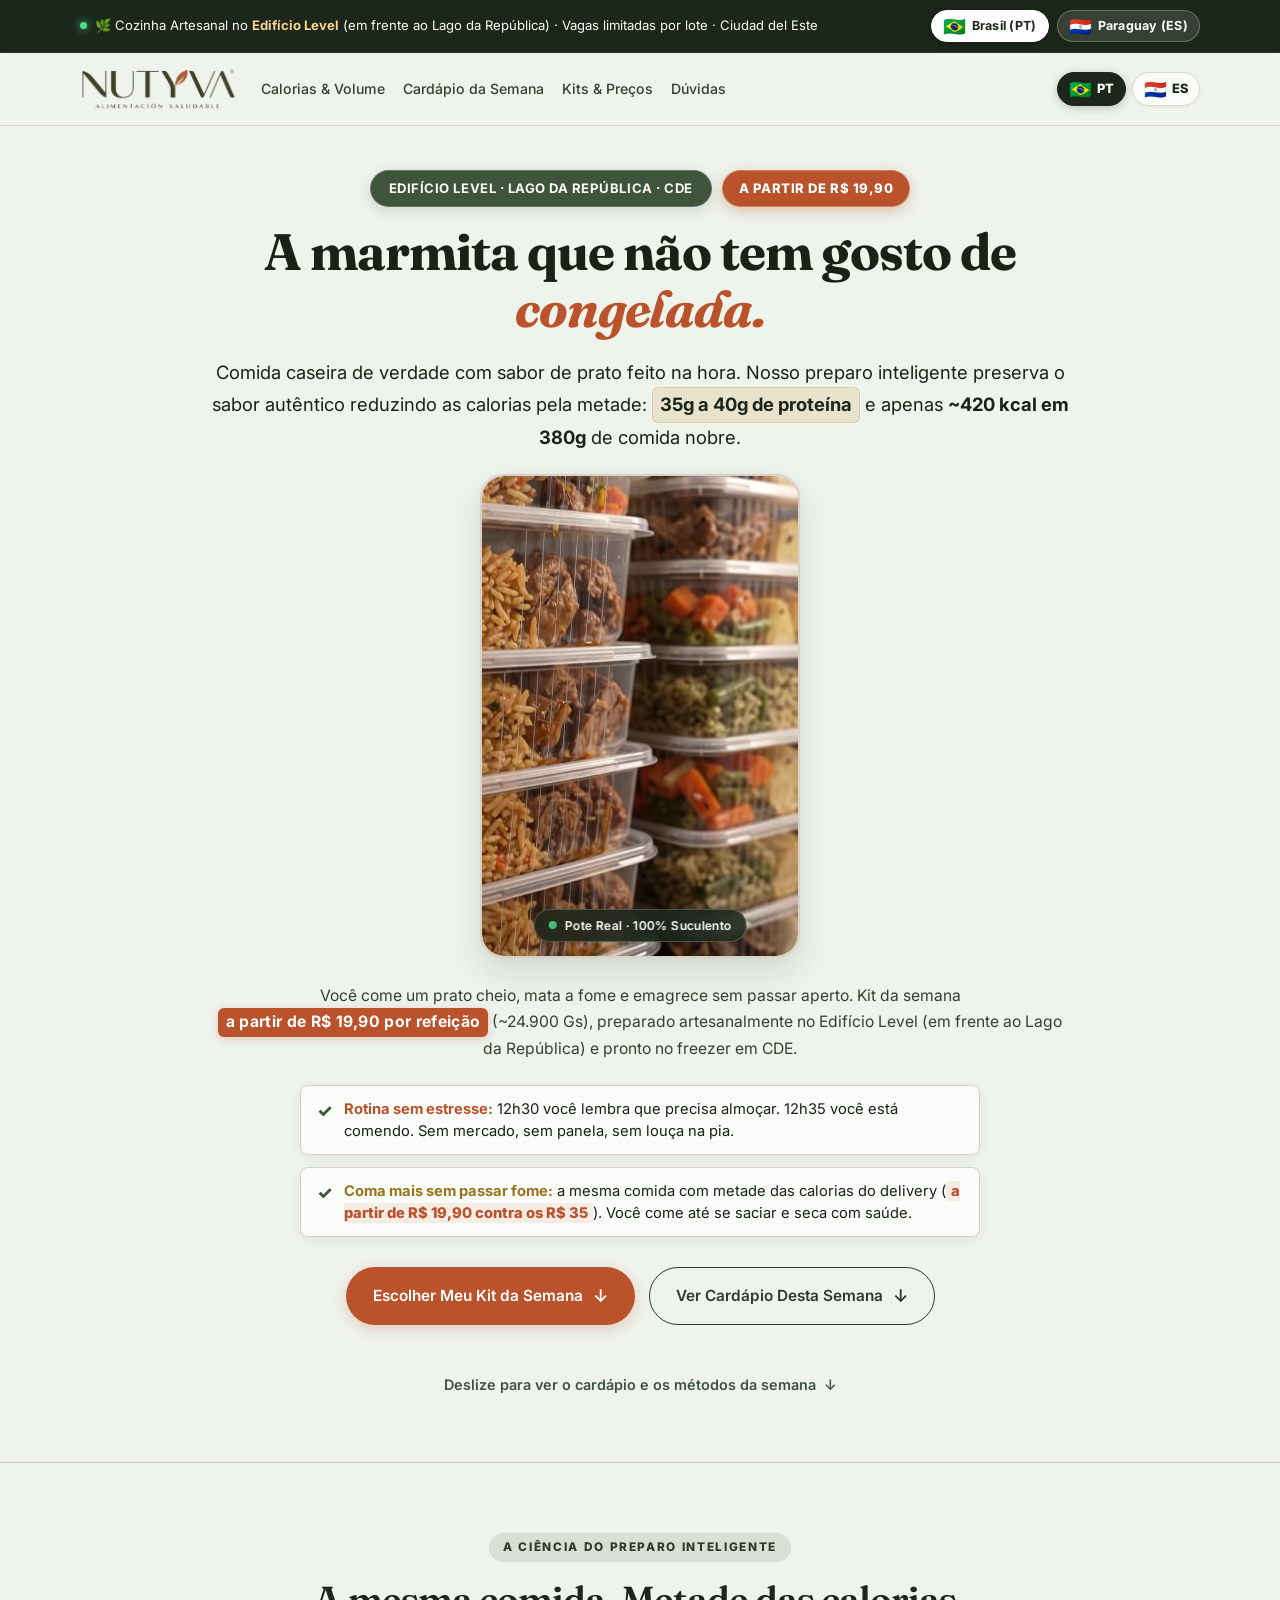
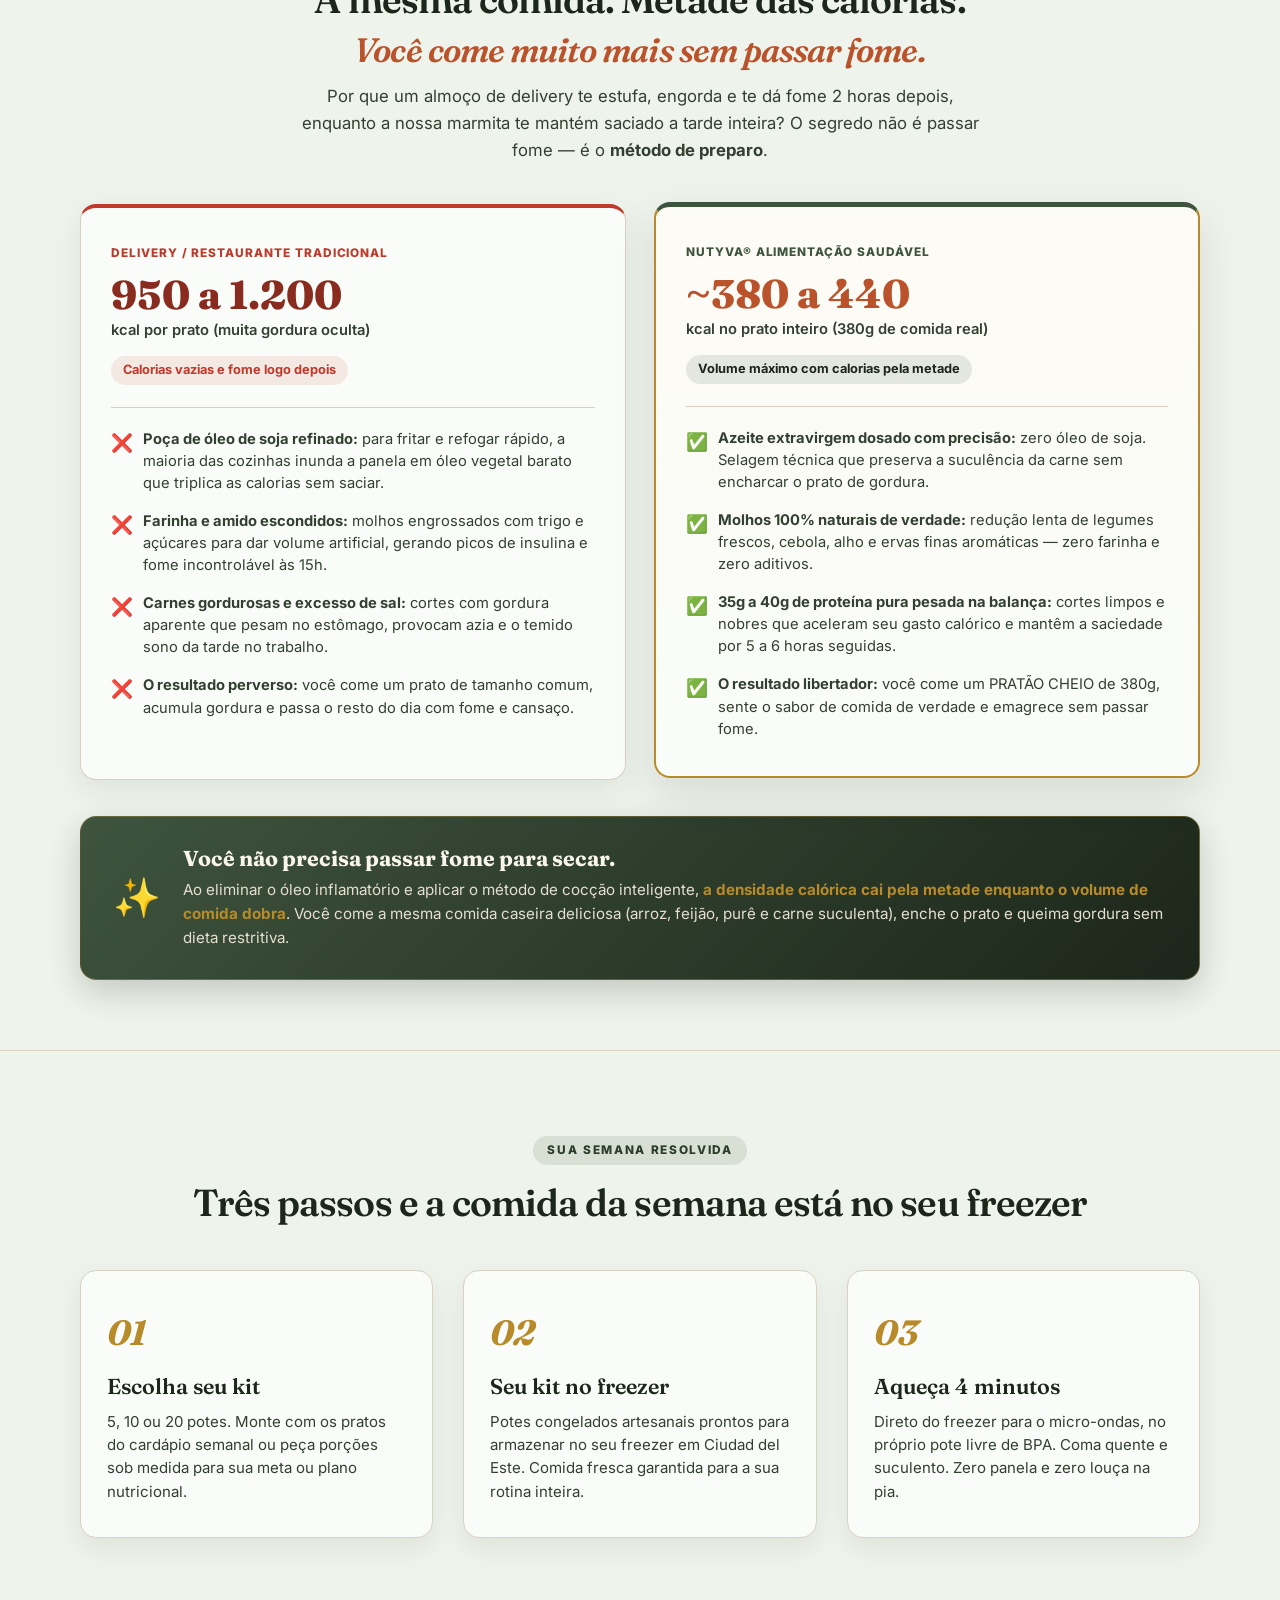
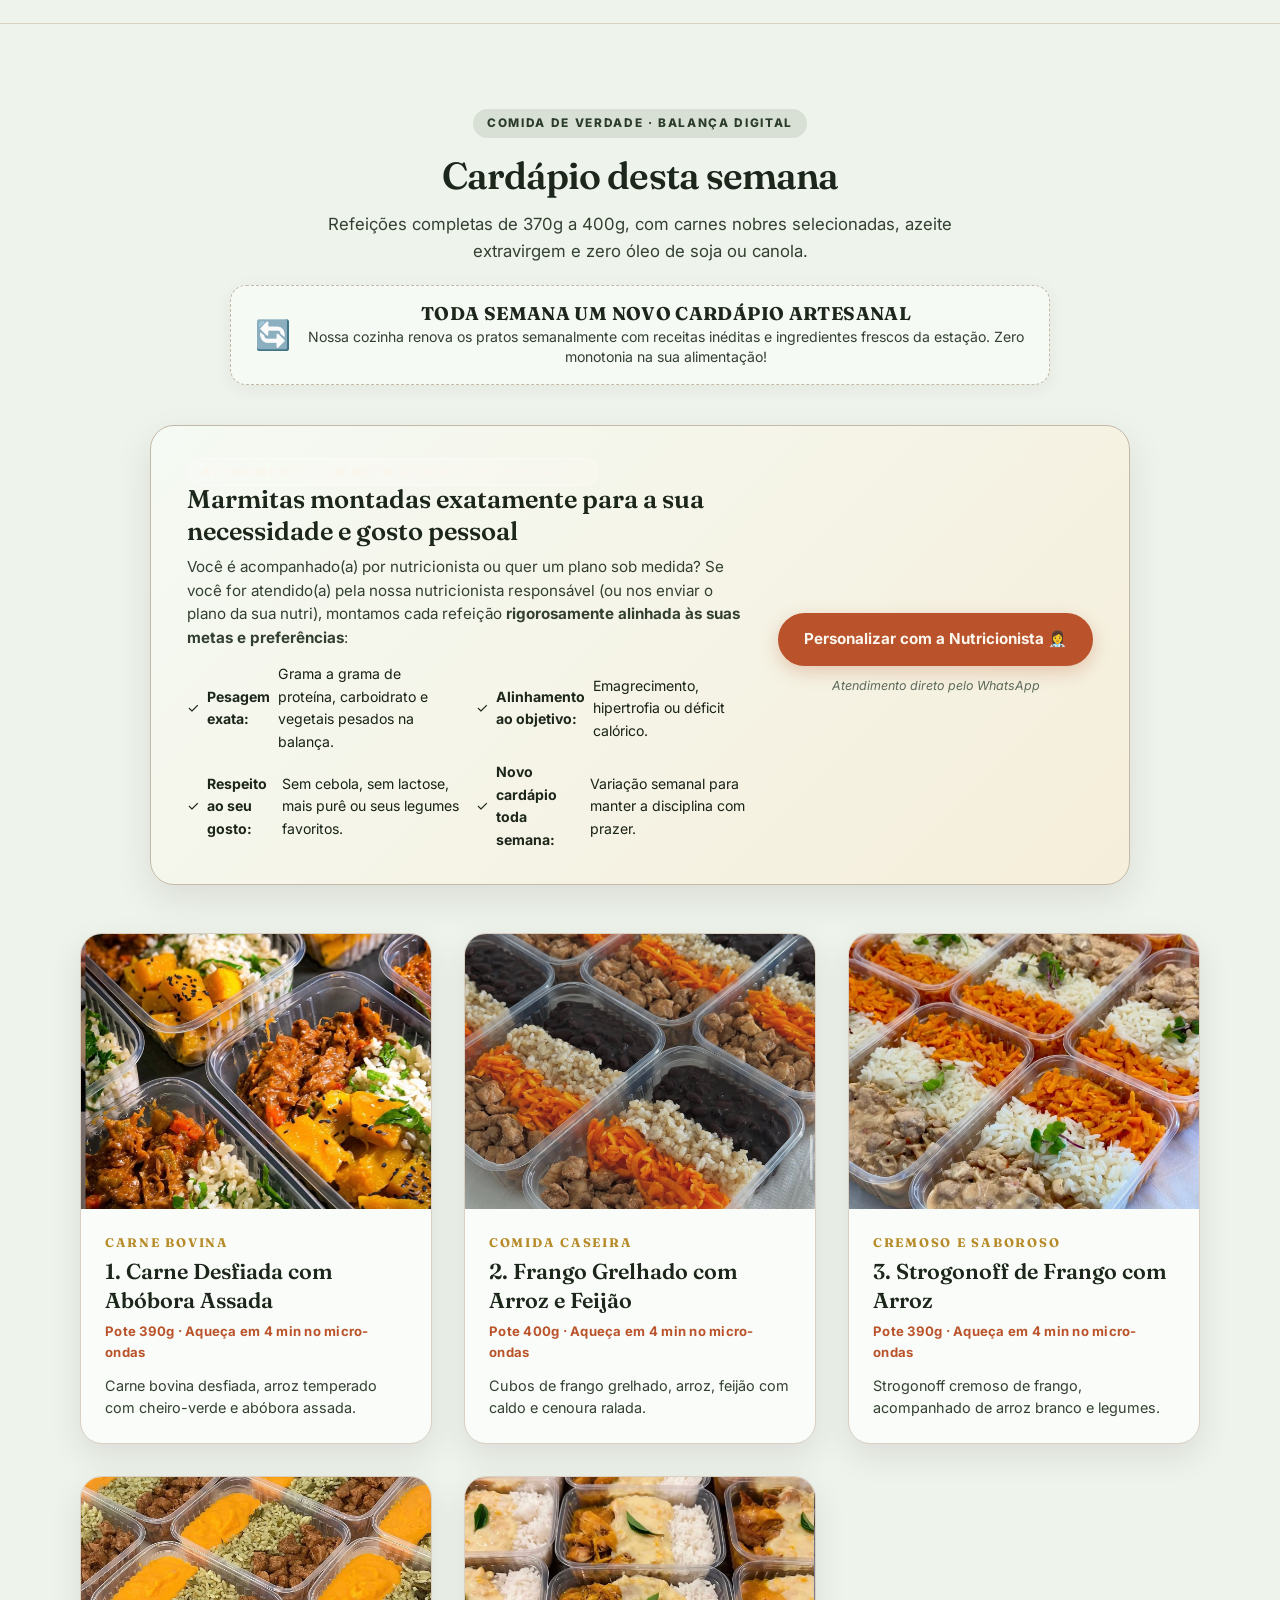
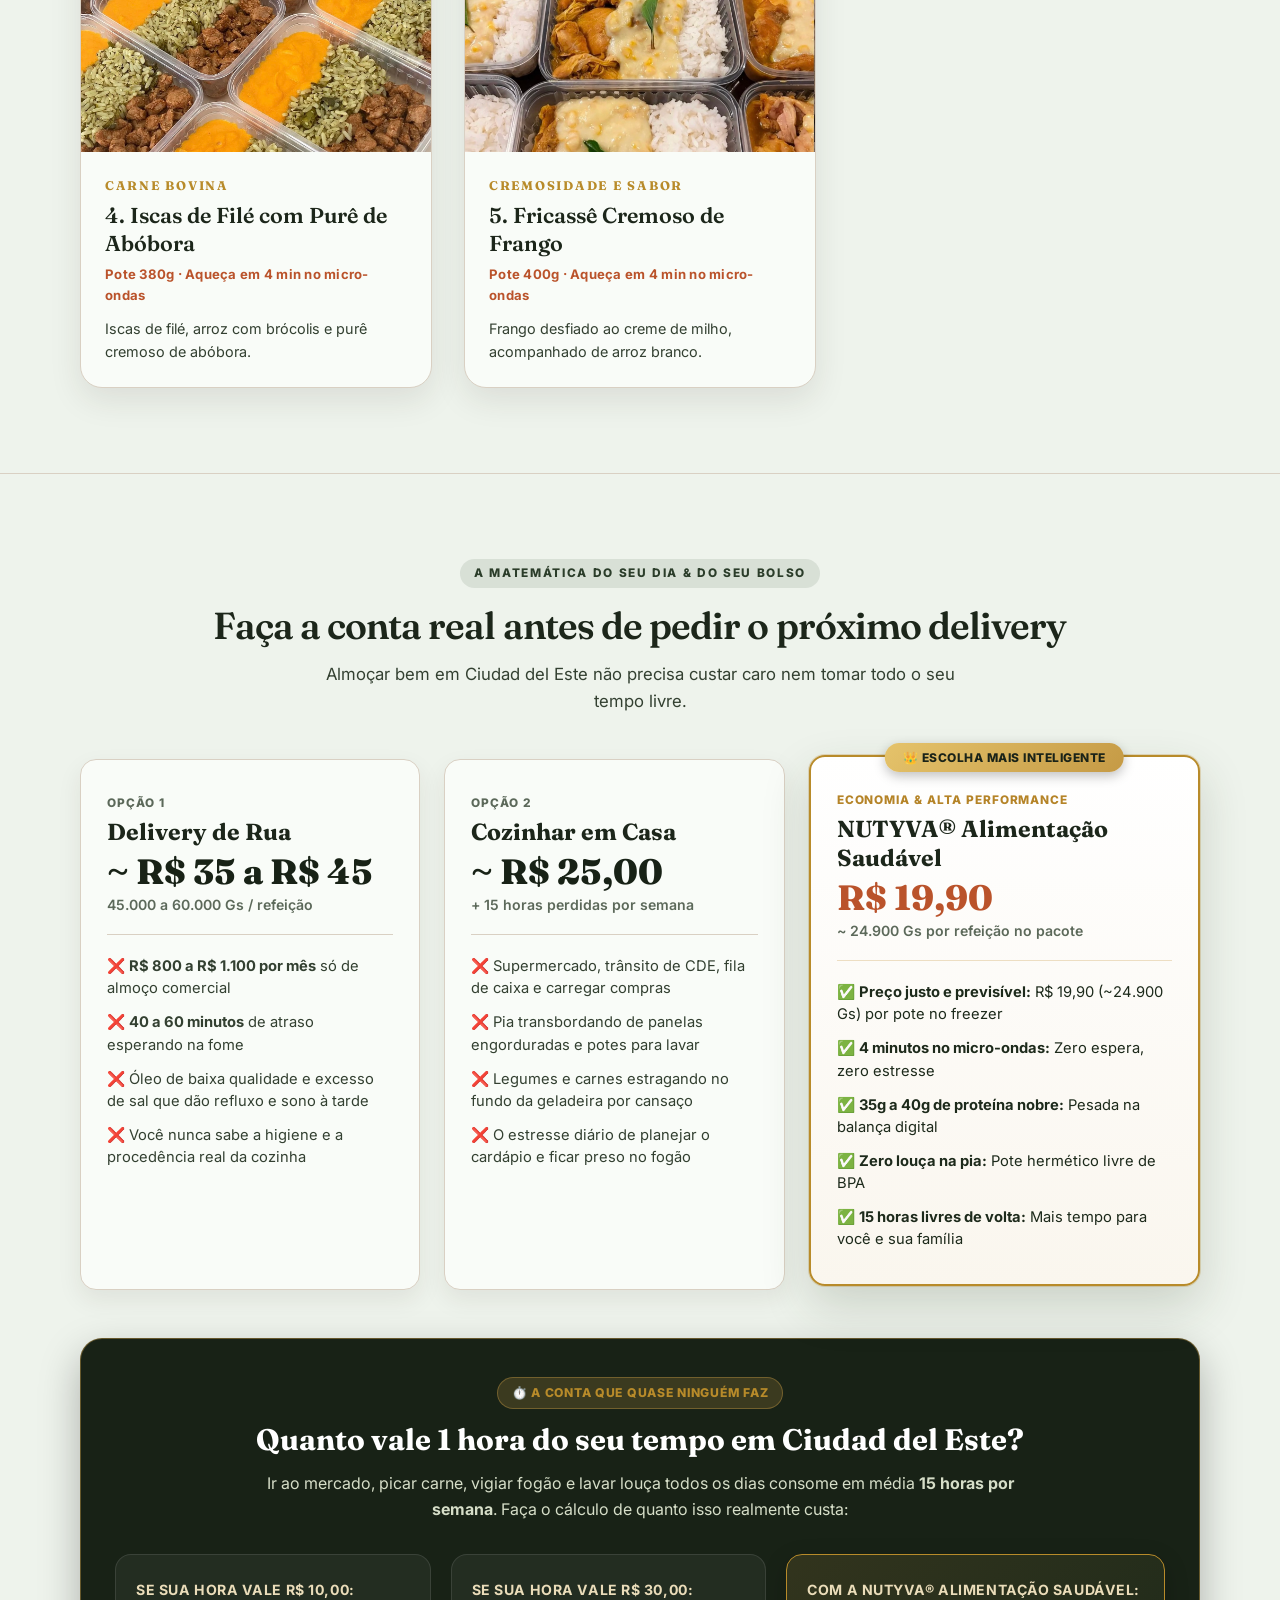
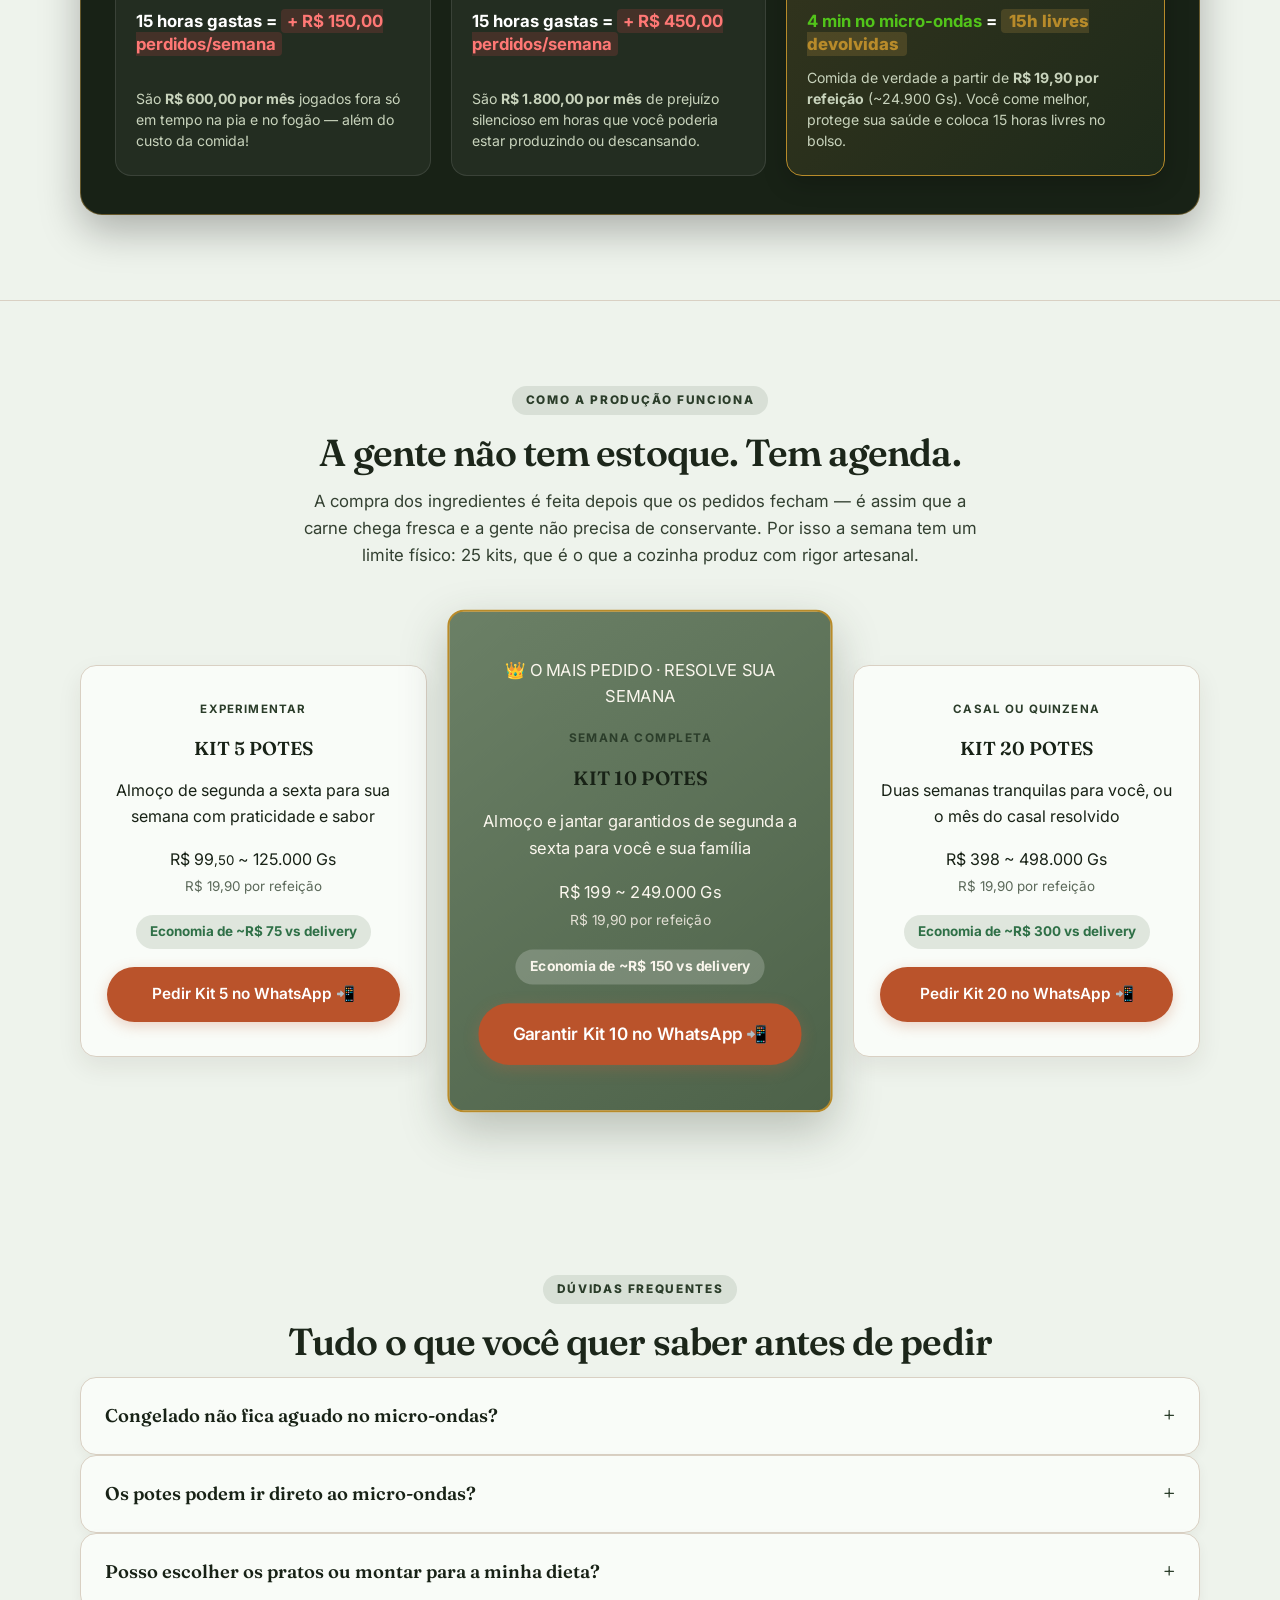
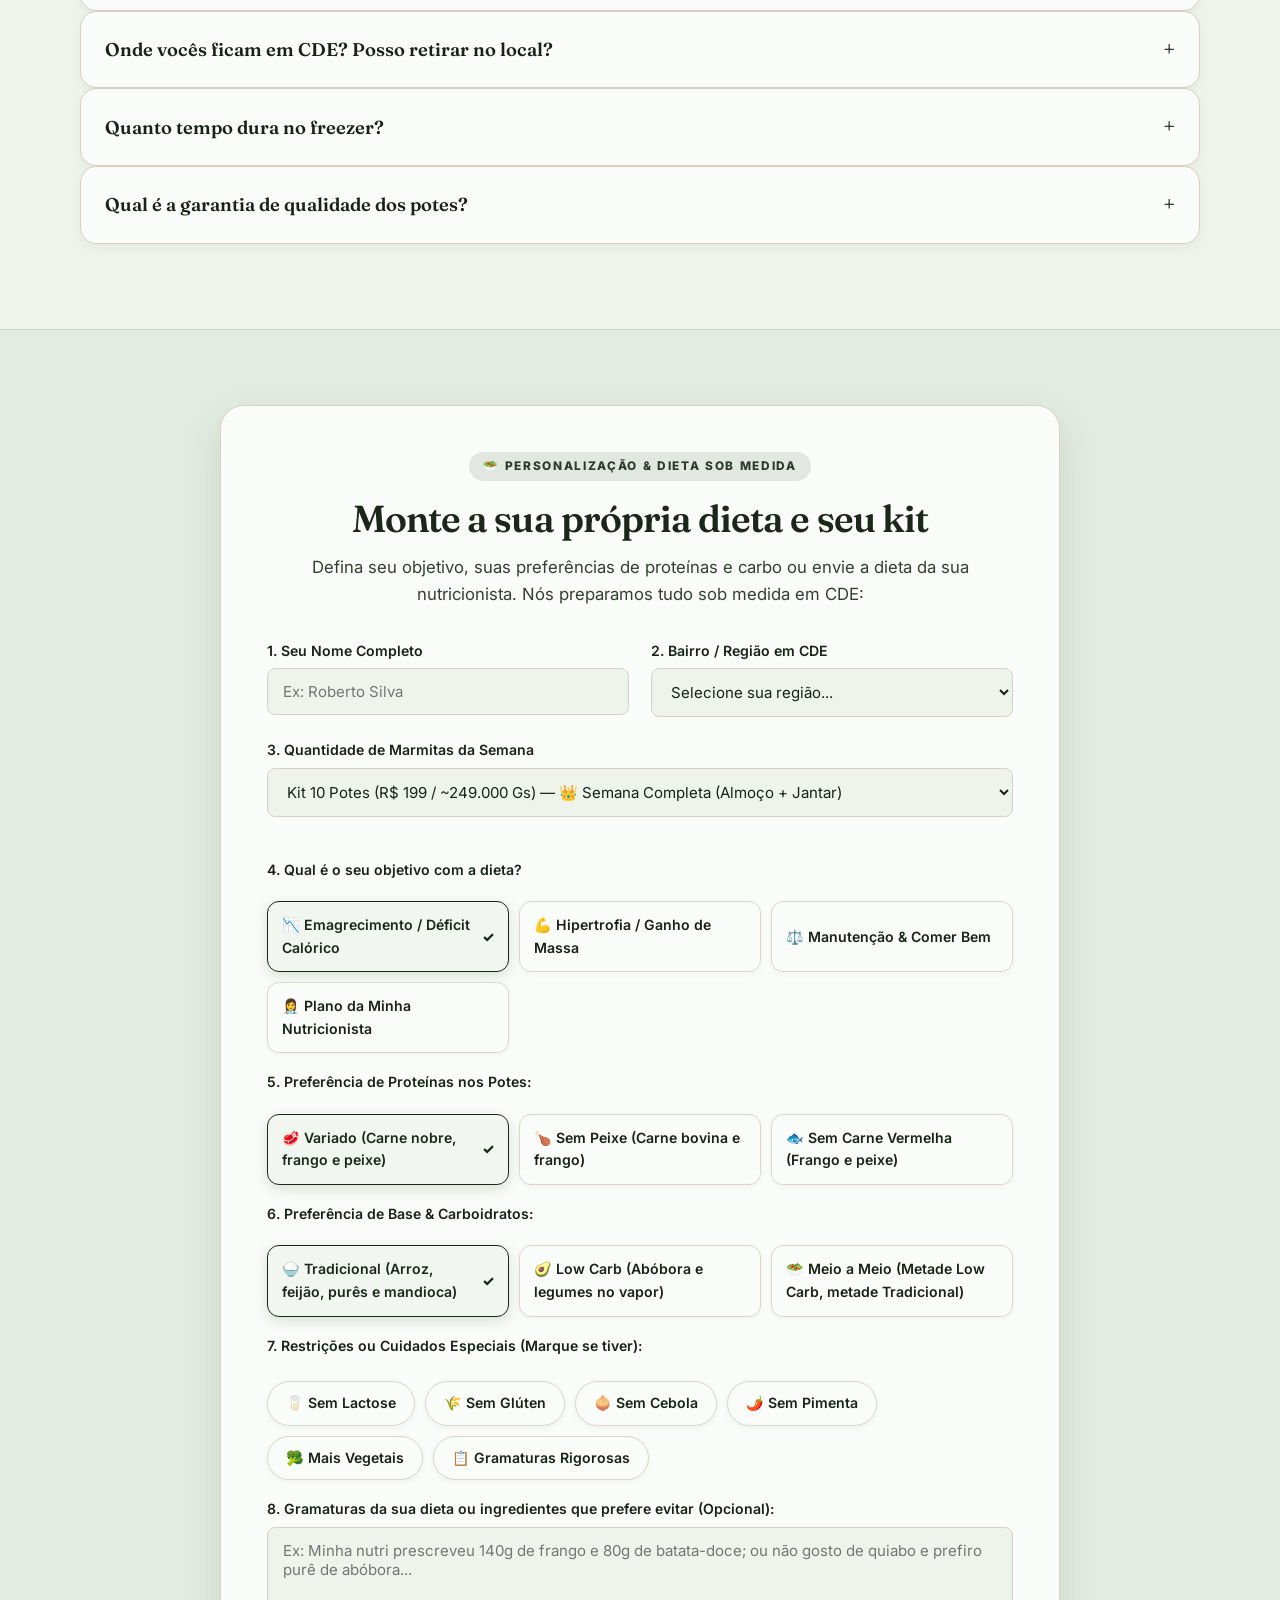
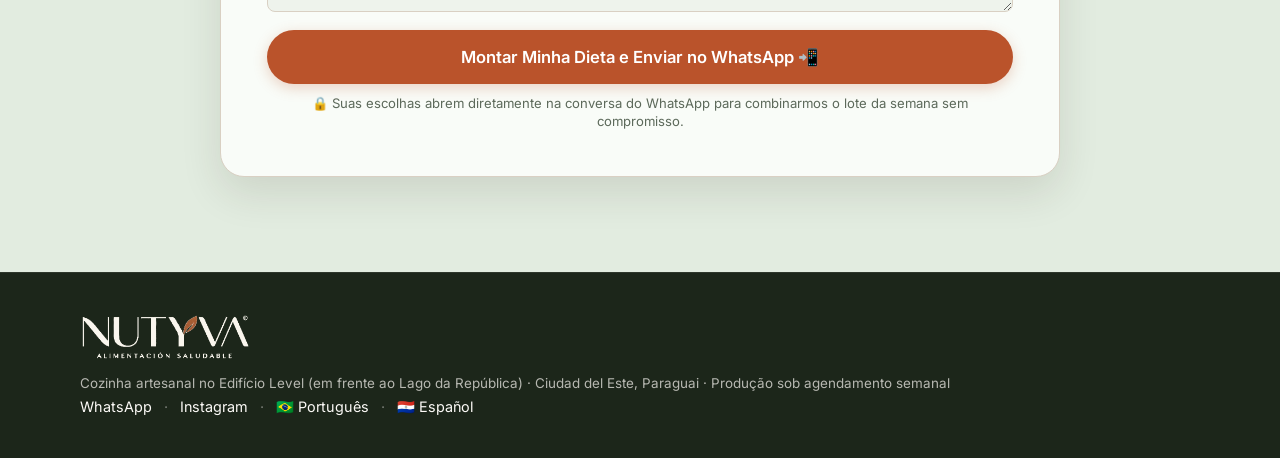
==== commit 21ca772c: "feat(nutyva): lancamento oficial nutyva fit cde com edificio level e video showcase otimizado" ====
--- a/index.html
+++ b/index.html
@@ -3,650 +3,826 @@
 <head>
   <meta charset="UTF-8">
   <meta name="viewport" content="width=device-width, initial-scale=1.0">
-  <title>Marmitas Gourmet CDE | Comida Caseira Brasileira de Verdade</title>
-  <meta name="description" content="Comida caseira brasileira, deliciosa, pronta em 4 minutos e a partir de R$ 19,50. Ideal para saúde, emagrecimento, rotina prática ou manutenção com Mounjaro/Tirzepatida em CDE.">
+  <title>Marmitas congeladas em Ciudad del Este | NUTYVA® Alimentação Saudável</title>
+  <meta name="description" content="Marmitas congeladas artesanais em Ciudad del Este. 35g a 40g de proteína nobre, carnes selecionadas e zero água no prato. A partir de R$ 19,90 (~24.900 Gs).">
+  
+  <!-- Favicons Oficiais NUTYVA® -->
+  <link rel="icon" type="image/png" href="favicon-96x96.png" sizes="96x96">
+  <link rel="shortcut icon" href="favicon.ico">
+  <link rel="apple-touch-icon" sizes="180x180" href="apple-touch-icon.png">
+  <meta name="apple-mobile-web-app-title" content="Nutyva">
+  <link rel="manifest" href="site.webmanifest">
+  
+  <!-- Fontes otimizadas de alta performance: Fraunces + Inter sem bloquear renderização -->
   <link rel="preconnect" href="https://fonts.googleapis.com">
   <link rel="preconnect" href="https://fonts.gstatic.com" crossorigin>
-  <link href="https://fonts.googleapis.com/css2?family=Playfair+Display:ital,wght@0,600;0,700;1,400&family=Plus+Jakarta+Sans:wght@400;500;600;700;800&display=swap" rel="stylesheet">
-  <link rel="stylesheet" href="style.css">
+  <link rel="stylesheet" href="https://fonts.googleapis.com/css2?family=Fraunces:opsz,wght@9..144,600;700&family=Inter:wght@400;500;600;700&display=swap">
+  
+  <!-- Estilos Gerais com Cache Buster Otimizado -->
+  <link rel="stylesheet" href="style.css?v=showcase-video-v1">
 </head>
 <body>
 
-  <!-- Top Announcement Bar -->
+  <!-- BARRA SUPERIOR DE AVISO COM STATUS DE VAGAS -->
   <header class="top-announcement">
     <div class="container top-flex">
-      <span>⚡ <strong>LOTE SEMANAL LIMITADO:</strong> Restam apenas 4 vagas de agendamento para Ciudad del Este & Hernandarias</span>
-      <div class="lang-selector">
-        <button type="button" class="lang-toggle active" data-lang="pt">Português</button>
-        <span class="lang-divider">|</span>
-        <button type="button" class="lang-toggle" data-lang="es">Español</button>
+      <div class="top-text">
+        <span class="live-dot"></span>
+        <span>🌿 Cozinha Artesanal no <strong>Edifício Level</strong> (em frente ao Lago da República) · Vagas limitadas por lote · Ciudad del Este</span>
+      </div>
+      <div class="lang-selector-flags">
+        <a href="index.html" class="flag-pill active" title="Português (Brasil)">
+          <span class="flag-icon">🇧🇷</span>
+          <span class="flag-text">Brasil (PT)</span>
+        </a>
+        <a href="es/index.html" class="flag-pill" title="Español (Paraguay)">
+          <span class="flag-icon">🇵🇾</span>
+          <span class="flag-text">Paraguay (ES)</span>
+        </a>
       </div>
     </div>
   </header>
 
-  <!-- Hero Section -->
+  <!-- MENU FIXO COM NAVEGAÇÃO INTERNA & SELETOR DE IDIOMAS COM BANDEIRAS -->
+  <nav class="fixed-nav" id="main-nav">
+    <div class="container nav-flex">
+      <a href="#" class="nav-logo" aria-label="NUTYVA® - Alimentação Saudável">
+        <img src="assets/logo_nutyva.png" alt="NUTYVA® - Alimentação Saudável" class="nav-logo-img">
+      </a>
+      <div class="nav-links">
+        <a href="#calorias" class="nav-link">Calorias & Volume</a>
+        <a href="#cardapio" class="nav-link">Cardápio da Semana</a>
+        <a href="#kits" class="nav-link">Kits & Preços</a>
+        <a href="#duvidas" class="nav-link">Dúvidas</a>
+      </div>
+      <div class="nav-flag-switcher">
+        <a href="index.html" class="flag-chip active" title="Versão em Português">
+          <span class="chip-flag">🇧🇷</span>
+          <span class="chip-code">PT</span>
+        </a>
+        <a href="es/index.html" class="flag-chip" title="Versión en Español">
+          <span class="chip-flag">🇵🇾</span>
+          <span class="chip-code">ES</span>
+        </a>
+      </div>
+    </div>
+  </nav>
+
+  <!-- SEÇÃO 1: HERO -->
   <section class="hero-section">
-    <div class="container hero-grid">
-      <div class="hero-text-col">
-        <div class="hero-tag-pill">CHEGA DE GASTAR NO IFOOD E PERDER HORAS NO FOGÃO</div>
-        <h1 class="hero-title" id="lbl-hero-title">
-          Comida caseira de verdade. <br>
-          <em>Suculenta, saudável e pronta em 4 minutos.</em>
-        </h1>
-        <p class="hero-subtitle" id="lbl-hero-subtitle">
-          Almoce e jante pratos clássicos brasileiros preparados sem óleos inflamatórios e calculados por Nutricionista. O sabor autêntico da fazenda por <strong>menos de R$ 20 por refeição</strong>, entregue na sua porta em Ciudad del Este.
+    <div class="container">
+      <div class="hero-grid">
+        <div class="hero-content-col">
+          <div class="editorial-brand-emblem">
+            <span class="emblem-oval-pill">EDIFÍCIO LEVEL · LAGO DA REPÚBLICA · CDE</span>
+            <span class="emblem-price-pill">A PARTIR DE R$ 19,90</span>
+          </div>
+
+          <!-- Título Oficial com Palavras de Destaque de Cor -->
+          <h1 class="hero-title">
+            A marmita que não tem gosto de <span class="hero-word-accent">congelada.</span>
+          </h1>
+
+          <p class="hero-paragraph-lead">
+            Comida caseira de verdade com sabor de prato feito na hora. Nosso preparo inteligente preserva o sabor autêntico reduzindo as calorias pela metade: <strong class="hero-mark-protein">35g a 40g de proteína</strong> e apenas <strong>~420 kcal em 380g</strong> de comida nobre.
+          </p>
+
+          <!-- VÍDEO REAL DE APRESENTAÇÃO DOS PRATOS (SHOWCASE ULTRA LEVE) -->
+          <div class="hero-video-container">
+            <div class="hero-video-card">
+              <video 
+                class="hero-video-player"
+                autoplay 
+                muted 
+                loop 
+                playsinline 
+                webkit-playsinline
+                preload="metadata"
+                poster="assets/videos/nutyva_showcase_poster.webp">
+                <source src="assets/videos/nutyva_showcase_fast.webm" type="video/webm">
+                <source src="assets/videos/nutyva_showcase_fast.mp4" type="video/mp4">
+                Seu navegador não suporta vídeos HTML5.
+              </video>
+              <div class="hero-video-pill">
+                <span class="pulse-live-dot"></span>
+                <span>Pote Real · 100% Suculento</span>
+              </div>
+            </div>
+          </div>
+
+          <p class="hero-paragraph-sub">
+            Você come um prato cheio, mata a fome e emagrece sem passar aperto. Kit da semana <strong class="hero-mark-price">a partir de R$ 19,90 por refeição</strong> (~24.900 Gs), preparado artesanalmente no Edifício Level (em frente ao Lago da República) e pronto no freezer em CDE.
+          </p>
+
+          <ul class="hero-bullets">
+            <li class="hero-bullet-item">
+              <span class="bullet-check">✓</span>
+              <span><strong class="bullet-tag-terracota">Rotina sem estresse:</strong> 12h30 você lembra que precisa almoçar. 12h35 você está comendo. Sem mercado, sem panela, sem louça na pia.</span>
+            </li>
+            <li class="hero-bullet-item">
+              <span class="bullet-check">✓</span>
+              <span><strong class="bullet-tag-gold">Coma mais sem passar fome:</strong> a mesma comida com metade das calorias do delivery (<strong class="price-compare-highlight">a partir de R$ 19,90 contra os R$ 35</strong>). Você come até se saciar e seca com saúde.</span>
+            </li>
+          </ul>
+
+          <div class="hero-ctas">
+            <!-- Botões que levam à escolha na própria página (sem WhatsApp prematuro) -->
+            <a href="#kits" class="btn btn-terracota">
+              <span>Escolher Meu Kit da Semana</span>
+              <span class="btn-arrow">↓</span>
+            </a>
+            <a href="#cardapio" class="btn btn-outline">
+              <span>Ver Cardápio Desta Semana</span>
+              <span class="btn-arrow">↓</span>
+            </a>
+          </div>
+        </div>
+      </div>
+
+
+
+      <!-- Convite visual para rolar a página -->
+      <div class="text-center">
+        <a href="#cardapio" class="hero-scroll-invite">
+          <span>Deslize para ver o cardápio e os métodos da semana</span>
+          <span class="bounce-arrow">↓</span>
+        </a>
+      </div>
+    </div>
+  </section>
+
+
+  <!-- SEÇÃO: O SEGREDO DAS CALORIAS (DENSIDADE CALÓRICA INTELIGENTE & ZERO FOME) -->
+  <section class="section calories-science-section" id="calorias">
+    <div class="container">
+      <div class="section-header text-center">
+        <span class="eyebrow">A CIÊNCIA DO PREPARO INTELIGENTE</span>
+        <h2 class="section-title">A mesma comida. Metade das calorias.<br><span class="title-sub-accent">Você come muito mais sem passar fome.</span></h2>
+        <p class="section-subtitle">
+          Por que um almoço de delivery te estufa, engorda e te dá fome 2 horas depois, enquanto a nossa marmita te mantém saciado a tarde inteira? O segredo não é passar fome — é o <strong>método de preparo</strong>.
         </p>
-        
-        <!-- Value Badges -->
-        <div class="hero-benefits-list">
-          <div class="benefit-item">
-            <span class="check-icon">✓</span>
-            <div><strong>Sabor de comida fresca de restaurante:</strong> carnuda, temperada com ervas e azeite extravirgem.</div>
-          </div>
-          <div class="benefit-item">
-            <span class="check-icon">✓</span>
-            <div><strong>Zero louça e zero fogão:</strong> do congelador para o micro-ondas em 4 minutos.</div>
-          </div>
-          <div class="benefit-item">
-            <span class="check-icon">✓</span>
-            <div><strong>Mais barato que comer na rua:</strong> economize mais de 40% em relação ao delivery diário.</div>
-          </div>
-        </div>
-
-        <div class="hero-cta-wrapper">
-          <div class="hero-cta-buttons">
-            <a href="#pedidos" class="btn btn-primary btn-cta-main" id="btn-hero-cta">Garantir Vaga no Meu Kit Semanal</a>
-            <a href="#cardapio" class="btn btn-outline" id="btn-hero-menu">Ver Cardápio da Semana</a>
-          </div>
-          <div class="guarantee-micro-note">
-            🛡️ <strong>Garantia de Sabor:</strong> Se não amar o primeiro prato, nós trocamos para você.
-          </div>
-        </div>
-      </div>
-
-      <div class="hero-image-col">
-        <div class="product-frame hero-frame">
-          <div class="price-ribbon-hero">A partir de R$ 18,00 / un</div>
-          <img src="assets/pote_marmita_real.jpg" alt="Marmita Gourmet CDE em Pote Real" class="product-real-img">
-          <div class="product-caption">
-            <strong>Foto real do prato entregue selado</strong>
-            <span>Bife grelhado ao ponto acebolado, feijão preto aveludado, arroz soltinho e abóbora assada.</span>
-          </div>
+      </div>
+
+      <div class="calorie-compare-grid">
+        <!-- CARD 1: DELIVERY / RESTAURANTE COMUM -->
+        <div class="calorie-card calorie-card-bad">
+          <div class="calorie-badge badge-bad">DELIVERY / RESTAURANTE TRADICIONAL</div>
+          <div class="calorie-num-display bad-num">
+            <span class="cal-number">950 a 1.200</span>
+            <span class="cal-unit">kcal por prato (muita gordura oculta)</span>
+          </div>
+          <div class="cal-summary-pill bad-pill">Calorias vazias e fome logo depois</div>
+          <ul class="cal-list">
+            <li>
+              <span class="cal-ico">❌</span>
+              <div><strong>Poça de óleo de soja refinado:</strong> para fritar e refogar rápido, a maioria das cozinhas inunda a panela em óleo vegetal barato que triplica as calorias sem saciar.</div>
+            </li>
+            <li>
+              <span class="cal-ico">❌</span>
+              <div><strong>Farinha e amido escondidos:</strong> molhos engrossados com trigo e açúcares para dar volume artificial, gerando picos de insulina e fome incontrolável às 15h.</div>
+            </li>
+            <li>
+              <span class="cal-ico">❌</span>
+              <div><strong>Carnes gordurosas e excesso de sal:</strong> cortes com gordura aparente que pesam no estômago, provocam azia e o temido sono da tarde no trabalho.</div>
+            </li>
+            <li>
+              <span class="cal-ico">❌</span>
+              <div><strong>O resultado perverso:</strong> você come um prato de tamanho comum, acumula gordura e passa o resto do dia com fome e cansaço.</div>
+            </li>
+          </ul>
+        </div>
+
+        <!-- CARD 2: NUTYVA® ALIMENTAÇÃO SAUDÁVEL -->
+        <div class="calorie-card calorie-card-good">
+          <div class="calorie-badge badge-good">NUTYVA® ALIMENTAÇÃO SAUDÁVEL</div>
+          <div class="calorie-num-display good-num">
+            <span class="cal-number">~380 a 440</span>
+            <span class="cal-unit">kcal no prato inteiro (380g de comida real)</span>
+          </div>
+          <div class="cal-summary-pill good-pill">Volume máximo com calorias pela metade</div>
+          <ul class="cal-list">
+            <li>
+              <span class="cal-ico">✅</span>
+              <div><strong>Azeite extravirgem dosado com precisão:</strong> zero óleo de soja. Selagem técnica que preserva a suculência da carne sem encharcar o prato de gordura.</div>
+            </li>
+            <li>
+              <span class="cal-ico">✅</span>
+              <div><strong>Molhos 100% naturais de verdade:</strong> redução lenta de legumes frescos, cebola, alho e ervas finas aromáticas — zero farinha e zero aditivos.</div>
+            </li>
+            <li>
+              <span class="cal-ico">✅</span>
+              <div><strong>35g a 40g de proteína pura pesada na balança:</strong> cortes limpos e nobres que aceleram seu gasto calórico e mantêm a saciedade por 5 a 6 horas seguidas.</div>
+            </li>
+            <li>
+              <span class="cal-ico">✅</span>
+              <div><strong>O resultado libertador:</strong> você come um PRATÃO CHEIO de 380g, sente o sabor de comida de verdade e emagrece sem passar fome.</div>
+            </li>
+          </ul>
+        </div>
+      </div>
+
+      <!-- BANNER DA GRANDE PROMESSA -->
+      <div class="calorie-promise-banner">
+        <div class="promise-icon">✨</div>
+        <div class="promise-content">
+          <h3 class="promise-title">Você não precisa passar fome para secar.</h3>
+          <p class="promise-text">
+            Ao eliminar o óleo inflamatório e aplicar o método de cocção inteligente, <strong>a densidade calórica cai pela metade enquanto o volume de comida dobra</strong>. Você come a mesma comida caseira deliciosa (arroz, feijão, purê e carne suculenta), enche o prato e queima gordura sem dieta restritiva.
+          </p>
         </div>
       </div>
     </div>
   </section>
 
-  <!-- The 3 Core Goals (Or all 3 together!) -->
-  <section class="goals-section">
+  <!-- SEÇÃO 3: COMO FUNCIONA (SEM MENÇÃO DE ENTREGA) -->
+  <section class="section steps-section" id="como-funciona">
     <div class="container">
-      <div class="section-heading text-center">
-        <span class="eyebrow">FEITA PARA O SEU CORPO E SUA ROTINA</span>
-        <h2>Qual é o seu principal objetivo hoje?</h2>
-        <p class="section-sub">
-          Nossos pratos foram desenvolvidos por Nutricionista Clínica e Personal Trainer para atender exatamente a sua necessidade:
+      <div class="section-header text-center">
+        <span class="eyebrow">SUA SEMANA RESOLVIDA</span>
+        <h2 class="section-title">Três passos e a comida da semana está no seu freezer</h2>
+      </div>
+
+      <div class="timeline-steps-grid">
+        <div class="step-card">
+          <div class="step-num-bubble">01</div>
+          <h3 class="step-heading">Escolha seu kit</h3>
+          <p class="step-text">
+            5, 10 ou 20 potes. Monte com os pratos do cardápio semanal ou peça porções sob medida para sua meta ou plano nutricional.
+          </p>
+        </div>
+
+        <div class="step-card">
+          <div class="step-num-bubble">02</div>
+          <h3 class="step-heading">Seu kit no freezer</h3>
+          <p class="step-text">
+            Potes congelados artesanais prontos para armazenar no seu freezer em Ciudad del Este. Comida fresca garantida para a sua rotina inteira.
+          </p>
+        </div>
+
+        <div class="step-card">
+          <div class="step-num-bubble">03</div>
+          <h3 class="step-heading">Aqueça 4 minutos</h3>
+          <p class="step-text">
+            Direto do freezer para o micro-ondas, no próprio pote livre de BPA. Coma quente e suculento. Zero panela e zero louça na pia.
+          </p>
+        </div>
+      </div>
+    </div>
+  </section>
+
+  <!-- SEÇÃO 4: CARDÁPIO (FOTOS 100% REAIS DE MARMITAS NOS POTES) -->
+  <section class="section menu-section" id="cardapio">
+    <div class="container">
+      <div class="section-header text-center">
+        <span class="eyebrow">COMIDA DE VERDADE · BALANÇA DIGITAL</span>
+        <h2 class="section-title">Cardápio desta semana</h2>
+        <p class="section-subtitle">
+          Refeições completas de 370g a 400g, com carnes nobres selecionadas, azeite extravirgem e zero óleo de soja ou canola.
         </p>
       </div>
 
-      <div class="goals-grid">
-        <!-- Goal 1 -->
-        <div class="goal-card">
-          <div class="goal-icon">🌿</div>
-          <span class="goal-tag">VITALIDADE & DISPOSIÇÃO</span>
-          <h3>1. Saúde e Digestão Leve</h3>
+      <!-- BANNER DE RENOVAÇÃO SEMANAL -->
+      <div class="menu-rotative-banner">
+        <div class="menu-rotative-icon">🔄</div>
+        <div class="menu-rotative-text">
+          <h4>TODA SEMANA UM NOVO CARDÁPIO ARTESANAL</h4>
           <p>
-            Cansado daquele sono insuportável e estufamento às 14h? Nossos preparos usam convecção e <strong>zero óleo refinado de soja ou canola</strong>. Você come até se saciar e continua com foco total no trabalho ou estudos.
-          </p>
-          <ul class="goal-bullets">
-            <li>Zero sensação de peso no estômago</li>
-            <li>Ingredientes frescos e anti-inflamatórios</li>
-            <li>Foco e clareza mental a tarde toda</li>
+            Nossa cozinha renova os pratos semanalmente com receitas inéditas e ingredientes frescos da estação. Zero monotonia na sua alimentação!
+          </p>
+        </div>
+      </div>
+
+      <!-- CARD DA NUTRICIONISTA RESPONSÁVEL: PERSONALIZAÇÃO TOTAL -->
+      <div class="nutri-personalization-card" id="sob-medida">
+        <div class="nutri-card-body">
+          <span class="spotlight-pill">ATENDIMENTO COM NUTRICIONISTA RESPONSÁVEL</span>
+          <h3>Marmitas montadas exatamente para a sua necessidade e gosto pessoal</h3>
+          <p>
+            Você é acompanhado(a) por nutricionista ou quer um plano sob medida? Se você for atendido(a) pela nossa nutricionista responsável (ou nos enviar o plano da sua nutri), montamos cada refeição <strong>rigorosamente alinhada às suas metas e preferências</strong>:
+          </p>
+          <ul class="nutri-benefits-list">
+            <li><span>✓</span> <strong>Pesagem exata:</strong> Grama a grama de proteína, carboidrato e vegetais pesados na balança.</li>
+            <li><span>✓</span> <strong>Alinhamento ao objetivo:</strong> Emagrecimento, hipertrofia ou déficit calórico.</li>
+            <li><span>✓</span> <strong>Respeito ao seu gosto:</strong> Sem cebola, sem lactose, mais purê ou seus legumes favoritos.</li>
+            <li><span>✓</span> <strong>Novo cardápio toda semana:</strong> Variação semanal para manter a disciplina com prazer.</li>
           </ul>
         </div>
-
-        <!-- Goal 2 -->
-        <div class="goal-card featured-goal">
-          <div class="badge-featured">MAIS BUSCADO</div>
-          <div class="goal-icon">📉</div>
-          <span class="goal-tag">DÉFICIT CALÓRICO INTELIGENTE</span>
-          <h3>2. Emagrecimento Sem Sofrer</h3>
-          <p>
-            Você <strong>não precisa comer alface sem sabor</strong> para secar a barriga. Coma alcatra suculenta, arroz, feijão e strogonoff com <strong>até 55% menos calorias</strong> do que restaurantes tradicionais, mantendo alta saciedade.
-          </p>
-          <ul class="goal-bullets">
-            <li>Menos da metade das calorias da rua</li>
-            <li>Porções pesadas na balança (370g a 400g)</li>
-            <li>Sem passar fome ou cortar a comida que ama</li>
+        <div class="nutri-card-action">
+          <a href="https://wa.me/5551981338580?text=Ol%C3%A1!%20Gostaria%20de%20atendimento%20com%20a%20Nutricionista%20Respons%C3%A1vel%20para%20montar%20minhas%20marmitas%20sob%20medida%20para%20minha%20necessidade%20e%20gosto." target="_blank" rel="noopener" class="btn-nutri-cta">
+            <span>Personalizar com a Nutricionista 👩‍⚕️</span>
+          </a>
+          <span class="nutri-action-note">Atendimento direto pelo WhatsApp</span>
+        </div>
+      </div>
+
+      <!-- GRADE DOS PRATOS REAIS DA SEMANA (FOTOS REAIS DE POTES) -->
+      <div class="gourmet-dishes-grid">
+        <!-- Prato 1: Carne Desfiada com Abóbora Assada -->
+        <article class="dish-item-card">
+          <div class="dish-media">
+            <img src="assets/criativos/IMG_4723.PNG" alt="Pote real de Carne Desfiada com Abóbora Assada" class="dish-img" loading="lazy">
+          </div>
+          <div class="dish-info">
+            <span class="dish-kicker">CARNE BOVINA</span>
+            <h3 class="dish-title">1. Carne Desfiada com Abóbora Assada</h3>
+            <div class="dish-meta">Pote 390g · Aqueça em 4 min no micro-ondas</div>
+            <p class="dish-desc">
+              Carne bovina desfiada, arroz temperado com cheiro-verde e abóbora assada.
+            </p>
+          </div>
+        </article>
+
+        <!-- Prato 2: Frango Grelhado com Arroz e Feijão -->
+        <article class="dish-item-card">
+          <div class="dish-media">
+            <img src="assets/criativos/IMG_4728.PNG" alt="Pote real de Frango Grelhado com Arroz e Feijão" class="dish-img" loading="lazy">
+          </div>
+          <div class="dish-info">
+            <span class="dish-kicker">COMIDA CASEIRA</span>
+            <h3 class="dish-title">2. Frango Grelhado com Arroz e Feijão</h3>
+            <div class="dish-meta">Pote 400g · Aqueça em 4 min no micro-ondas</div>
+            <p class="dish-desc">
+              Cubos de frango grelhado, arroz, feijão com caldo e cenoura ralada.
+            </p>
+          </div>
+        </article>
+
+        <!-- Prato 3: Strogonoff de Frango com Arroz -->
+        <article class="dish-item-card">
+          <div class="dish-media">
+            <img src="assets/criativos/IMG_4729.PNG" alt="Pote real de Strogonoff de Frango com Arroz" class="dish-img" loading="lazy">
+          </div>
+          <div class="dish-info">
+            <span class="dish-kicker">CREMOSO E SABOROSO</span>
+            <h3 class="dish-title">3. Strogonoff de Frango com Arroz</h3>
+            <div class="dish-meta">Pote 390g · Aqueça em 4 min no micro-ondas</div>
+            <p class="dish-desc">
+              Strogonoff cremoso de frango, acompanhado de arroz branco e legumes.
+            </p>
+          </div>
+        </article>
+
+        <!-- Prato 4: Iscas de Filé com Purê de Abóbora -->
+        <article class="dish-item-card">
+          <div class="dish-media">
+            <img src="assets/criativos/IMG_4726.PNG" alt="Pote real de Iscas de Filé com Purê de Abóbora" class="dish-img" loading="lazy">
+          </div>
+          <div class="dish-info">
+            <span class="dish-kicker">CARNE BOVINA</span>
+            <h3 class="dish-title">4. Iscas de Filé com Purê de Abóbora</h3>
+            <div class="dish-meta">Pote 380g · Aqueça em 4 min no micro-ondas</div>
+            <p class="dish-desc">
+              Iscas de filé, arroz com brócolis e purê cremoso de abóbora.
+            </p>
+          </div>
+        </article>
+
+        <!-- Prato 5: Fricassê Cremoso de Frango -->
+        <article class="dish-item-card">
+          <div class="dish-media">
+            <img src="assets/criativos/IMG_4724.PNG" alt="Pote real de Fricassê Cremoso de Frango" class="dish-img" loading="lazy">
+          </div>
+          <div class="dish-info">
+            <span class="dish-kicker">CREMOSIDADE E SABOR</span>
+            <h3 class="dish-title">5. Fricassê Cremoso de Frango</h3>
+            <div class="dish-meta">Pote 400g · Aqueça em 4 min no micro-ondas</div>
+            <p class="dish-desc">
+              Frango desfiado ao creme de milho, acompanhado de arroz branco.
+            </p>
+          </div>
+        </article>
+      </div>
+    </div>
+  </section>
+
+  <!-- DEPOIMENTOS — preencher quando houver reais -->
+
+
+
+  <!-- SEÇÃO 7: A CONTA (COMPARATIVO) -->
+  <section class="section economics-section">
+    <div class="container">
+      <div class="section-header text-center">
+        <span class="eyebrow">A MATEMÁTICA DO SEU DIA & DO SEU BOLSO</span>
+        <h2 class="section-title">Faça a conta real antes de pedir o próximo delivery</h2>
+        <p class="section-subtitle">
+          Almoçar bem em Ciudad del Este não precisa custar caro nem tomar todo o seu tempo livre.
+        </p>
+      </div>
+
+      <div class="comparison-triad">
+        <!-- OPÇÃO 1: DELIVERY -->
+        <div class="triad-col triad-bad">
+          <div class="triad-header">
+            <span class="triad-tag">OPÇÃO 1</span>
+            <h3 class="triad-title">Delivery de Rua</h3>
+            <div class="triad-price">~ R$ 35 a R$ 45</div>
+            <span class="triad-pyg">45.000 a 60.000 Gs / refeição</span>
+          </div>
+          <ul class="triad-list">
+            <li>❌ <strong>R$ 800 a R$ 1.100 por mês</strong> só de almoço comercial</li>
+            <li>❌ <strong>40 a 60 minutos</strong> de atraso esperando na fome</li>
+            <li>❌ Óleo de baixa qualidade e excesso de sal que dão refluxo e sono à tarde</li>
+            <li>❌ Você nunca sabe a higiene e a procedência real da cozinha</li>
           </ul>
         </div>
 
-        <!-- Goal 3 -->
-        <div class="goal-card">
-          <div class="goal-icon">💉</div>
-          <span class="goal-tag">PROTEÇÃO MUSCULAR & GLP-1</span>
-          <h3>3. Uso de Tirzepatida / Mounjaro</h3>
-          <p>
-            Em tratamento para emagrecimento? O maior perigo é perder massa magra e ficar com flacidez. Nossos potes concentram <strong>35g a 40g de proteína nobre</strong> de fácil digestão, sem gorduras pesadas que provocam náuseas e refluxo.
-          </p>
-          <ul class="goal-bullets">
-            <li>Protege sua massa muscular e firmeza</li>
-            <li>Zero gordura pesada para evitar enjoos</li>
-            <li>Alta densidade de nutrientes em volume confortável</li>
+        <!-- OPÇÃO 2: COZINHAR DO ZERO -->
+        <div class="triad-col triad-bad">
+          <div class="triad-header">
+            <span class="triad-tag">OPÇÃO 2</span>
+            <h3 class="triad-title">Cozinhar em Casa</h3>
+            <div class="triad-price">~ R$ 25,00</div>
+            <span class="triad-pyg">+ 15 horas perdidas por semana</span>
+          </div>
+          <ul class="triad-list">
+            <li>❌ Supermercado, trânsito de CDE, fila de caixa e carregar compras</li>
+            <li>❌ Pia transbordando de panelas engorduradas e potes para lavar</li>
+            <li>❌ Legumes e carnes estragando no fundo da geladeira por cansaço</li>
+            <li>❌ O estresse diário de planejar o cardápio e ficar preso no fogão</li>
           </ul>
         </div>
-      </div>
-
-      <!-- The "All 3 Together" Callout -->
-      <div class="all-three-box">
-        <div class="all-three-content">
-          <span class="all-three-emoji">🎯</span>
-          <div>
-            <h4>Quer os 3 juntos?</h4>
-            <p>Comer comida caseira maravilhosa todos os dias, cuidar da saúde, manter o corpo firme e ainda economizar tempo e dinheiro. É isso que entregamos na sua porta.</p>
-          </div>
-        </div>
-        <a href="#pedidos" class="btn btn-primary">Quero Garantir Minhas Refeições</a>
+
+        <!-- OPÇÃO 3: NUTYVA® ALIMENTAÇÃO SAUDÁVEL -->
+        <div class="triad-col triad-winner">
+          <div class="winner-crown-badge">👑 ESCOLHA MAIS INTELIGENTE</div>
+          <div class="triad-header">
+            <span class="triad-tag gold">ECONOMIA & ALTA PERFORMANCE</span>
+            <h3 class="triad-title">NUTYVA® Alimentação Saudável</h3>
+            <div class="triad-price highlight-price">R$ 19,90</div>
+            <span class="triad-pyg">~ 24.900 Gs por refeição no pacote</span>
+          </div>
+          <ul class="triad-list">
+            <li>✅ <strong>Preço justo e previsível:</strong> R$ 19,90 (~24.900 Gs) por pote no freezer</li>
+            <li>✅ <strong>4 minutos no micro-ondas:</strong> Zero espera, zero estresse</li>
+            <li>✅ <strong>35g a 40g de proteína nobre:</strong> Pesada na balança digital</li>
+            <li>✅ <strong>Zero louça na pia:</strong> Pote hermético livre de BPA</li>
+            <li>✅ <strong>15 horas livres de volta:</strong> Mais tempo para você e sua família</li>
+          </ul>
+        </div>
+      </div>
+
+      <!-- PAINEL DE IMPACTO: QUANTO VALE 1 HORA DO SEU TEMPO? -->
+      <div class="hourly-value-calculator-card">
+        <div class="hourly-card-header">
+          <span class="calc-tag">⏱️ A CONTA QUE QUASE NINGUÉM FAZ</span>
+          <h3 class="calc-title">Quanto vale 1 hora do seu tempo em Ciudad del Este?</h3>
+          <p class="calc-subtitle">
+            Ir ao mercado, picar carne, vigiar fogão e lavar louça todos os dias consome em média <strong>15 horas por semana</strong>. Faça o cálculo de quanto isso realmente custa:
+          </p>
+        </div>
+
+        <div class="hourly-grid">
+          <div class="hourly-col">
+            <div class="hourly-val-title">Se sua hora vale R$ 10,00:</div>
+            <div class="hourly-math">15 horas gastas = <span class="math-bad">+ R$ 150,00 perdidos/semana</span></div>
+            <p class="hourly-desc">São <strong>R$ 600,00 por mês</strong> jogados fora só em tempo na pia e no fogão — além do custo da comida!</p>
+          </div>
+
+          <div class="hourly-col">
+            <div class="hourly-val-title">Se sua hora vale R$ 30,00:</div>
+            <div class="hourly-math">15 horas gastas = <span class="math-bad">+ R$ 450,00 perdidos/semana</span></div>
+            <p class="hourly-desc">São <strong>R$ 1.800,00 por mês</strong> de prejuízo silencioso em horas que você poderia estar produzindo ou descansando.</p>
+          </div>
+
+          <div class="hourly-col hourly-col-solution">
+            <div class="hourly-val-title">Com a NUTYVA® Alimentação Saudável:</div>
+            <div class="hourly-math"><span class="math-good">4 min no micro-ondas</span> = <span class="math-time-saved">15h livres devolvidas</span></div>
+            <p class="hourly-desc">Comida de verdade a partir de <strong>R$ 19,90 por refeição</strong> (~24.900 Gs). Você come melhor, protege sua saúde e coloca 15 horas livres no bolso.</p>
+          </div>
+        </div>
       </div>
     </div>
   </section>
 
-  <!-- The Financial & Convenience Contrast (Why it's so cheap and easy) -->
-  <section class="economics-section">
+  <!-- SEÇÃO 8: KITS (AQUI ENTRA O CONTATO DO WHATSAPP APÓS A ESCOLHA!) -->
+  <section class="section pricing-section" id="kits">
     <div class="container">
-      <div class="section-heading text-center">
-        <span class="eyebrow">A MATEMÁTICA DO SEU BOLSO</span>
-        <h2>Faça a conta: Comer bem nunca foi tão barato</h2>
-        <p class="section-sub">
-          Compare o que você gasta hoje com a praticidade de ter as marmitas prontas no seu congelador:
+      <div class="section-header text-center">
+        <span class="eyebrow">COMO A PRODUÇÃO FUNCIONA</span>
+        <h2 class="section-title">A gente não tem estoque. Tem agenda.</h2>
+        <p class="section-subtitle">
+          A compra dos ingredientes é feita depois que os pedidos fecham — é assim que a carne chega fresca e a gente não precisa de conservante. Por isso a semana tem um limite físico: 25 kits, que é o que a cozinha produz com rigor artesanal.
         </p>
       </div>
 
-      <div class="comparison-table-wrapper">
-        <div class="comp-col comp-negative">
-          <div class="comp-col-header">
-            <span class="comp-type-tag">Opção 1</span>
-            <h3>Delivery / iFood / Restaurante</h3>
-            <div class="comp-price-tag">~ R$ 32,00 <small>/refeição</small></div>
-            <span class="comp-pyg-sub">(45.000 a 55.000 Gs)</span>
-          </div>
-          <ul class="comp-list">
-            <li>❌ <strong>Preço alto:</strong> gasta mais de R$ 750 a R$ 900 por mês só em almoços.</li>
-            <li>❌ <strong>Espera cansativa:</strong> 40 a 60 minutos esperando o motoboy chegar com comida morna.</li>
-            <li>❌ <strong>Óleo oculto:</strong> refogados em óleo velho que inflamam, dão refluxo e engordam.</li>
-            <li>❌ <strong>Moleza às 14h:</strong> derruba seu rendimento à tarde.</li>
-          </ul>
-        </div>
-
-        <div class="comp-col comp-negative">
-          <div class="comp-col-header">
-            <span class="comp-type-tag">Opção 2</span>
-            <h3>Cozinhar em Casa do Zero</h3>
-            <div class="comp-price-tag">~ R$ 25,00 <small>+ 2h de trabalho</small></div>
-            <span class="comp-pyg-sub">(Mercado + Gás + Desperdício)</span>
-          </div>
-          <ul class="comp-list">
-            <li>❌ <strong>Tempo perdido:</strong> 1 hora e meia entre picar, temperar e vigiar o fogão.</li>
-            <li>❌ <strong>Pia entulhada:</strong> panelas engorduradas e louça pesada para lavar todo dia.</li>
-            <li>❌ <strong>Desperdício de comida:</strong> legumes e carnes que estragam esquecidos na geladeira.</li>
-            <li>❌ <strong>Estresse mental:</strong> cansaço diário de pensar "o que eu vou comer hoje?".</li>
-          </ul>
-        </div>
-
-        <div class="comp-col comp-winner">
-          <div class="winner-badge">A DECISÃO MAIS INTELIGENTE</div>
-          <div class="comp-col-header">
-            <span class="comp-type-tag winner-tag">Marmitas Gourmet CDE</span>
-            <h3>Refeições Prontas no Seu Freezer</h3>
-            <div class="comp-price-tag highlight-price">R$ 19,90 <small>/marmita</small></div>
-            <span class="comp-pyg-sub highlight-pyg">~ 24.900 Guaranis (a partir do Kit 20 Potes)</span>
-          </div>
-          <ul class="comp-list">
-            <li>✅ <strong>Economia brutal:</strong> você almoça comida de chef por menos de 25.000 Gs.</li>
-            <li>✅ <strong>Pronta em 4 minutos:</strong> do congelador direto para o micro-ondas, sem esperar.</li>
-            <li>✅ <strong>Zero louça suja:</strong> o pote é livre de BPA, basta aquecer, comer e descartar.</li>
-            <li>✅ <strong>Controle calórico exato:</strong> 35g+ de proteína, zero óleo inflamatório e supervisão nutricional.</li>
-          </ul>
-          <a href="#pedidos" class="btn btn-primary btn-full">Garantir Preço Especial do Lote</a>
+      <div class="pricing-cards-grid">
+        <!-- KIT 5 -->
+        <div class="pricing-box">
+          <div class="box-badge">EXPERIMENTAR</div>
+          <h3 class="box-title">KIT 5 POTES</h3>
+          <p class="box-desc">Almoço de segunda a sexta para sua semana com praticidade e sabor</p>
+          <div class="box-price-tag">
+            <span class="box-curr">R$</span>
+            <span class="box-val">99<small>,50</small></span>
+            <span class="box-pyg">~ 125.000 Gs</span>
+            <span class="box-per-unit">R$ 19,90 por refeição</span>
+          </div>
+          <div class="box-saving">Economia de ~R$ 75 vs delivery</div>
+          <!-- WhatsApp somente após a pessoa escolher o kit -->
+          <a href="https://wa.me/5551981338580?text=Ol%C3%A1!%20Quero%20agendar%20o%20*Kit%205%20Potes*%20(R%24%2099%2C50%20%2F%20~125.000%20Gs)%20a%20R%24%2019%2C90%20por%20refei%C3%A7%C3%A3o." target="_blank" rel="noopener" class="btn btn-terracota btn-full">
+            Pedir Kit 5 no WhatsApp 📲
+          </a>
+        </div>
+
+        <!-- KIT 10 (DESTACADO) -->
+        <div class="pricing-box featured-pricing-box">
+          <div class="featured-top-ribbon">👑 O MAIS PEDIDO · RESOLVE SUA SEMANA</div>
+          <div class="box-badge gold">SEMANA COMPLETA</div>
+          <h3 class="box-title">KIT 10 POTES</h3>
+          <p class="box-desc">Almoço e jantar garantidos de segunda a sexta para você e sua família</p>
+          <div class="box-price-tag">
+            <span class="box-curr">R$</span>
+            <span class="box-val">199</span>
+            <span class="box-pyg">~ 249.000 Gs</span>
+            <span class="box-per-unit">R$ 19,90 por refeição</span>
+          </div>
+          <div class="box-saving gold-saving">Economia de ~R$ 150 vs delivery</div>
+          <!-- WhatsApp somente após a pessoa escolher o kit -->
+          <a href="https://wa.me/5551981338580?text=Ol%C3%A1!%20Quero%20garantir%20o%20*Kit%2010%20Potes*%20(R%24%20199%20%2F%20~249.000%20Gs)%20com%20almo%C3%A7o%20e%20jantar%20da%20semana." target="_blank" rel="noopener" class="btn btn-terracota btn-full btn-large btn-sheen">
+            Garantir Kit 10 no WhatsApp 📲
+          </a>
+        </div>
+
+        <!-- KIT 20 -->
+        <div class="pricing-box">
+          <div class="box-badge">CASAL OU QUINZENA</div>
+          <h3 class="box-title">KIT 20 POTES</h3>
+          <p class="box-desc">Duas semanas tranquilas para você, ou o mês do casal resolvido</p>
+          <div class="box-price-tag">
+            <span class="box-curr">R$</span>
+            <span class="box-val">398</span>
+            <span class="box-pyg">~ 498.000 Gs</span>
+            <span class="box-per-unit">R$ 19,90 por refeição</span>
+          </div>
+          <div class="box-saving">Economia de ~R$ 300 vs delivery</div>
+          <!-- WhatsApp somente após a pessoa escolher o kit -->
+          <a href="https://wa.me/5551981338580?text=Ol%C3%A1!%20Quero%20agendar%20o%20*Kit%2020%20Potes*%20(R%24%20398%20%2F%20~498.000%20Gs)%20por%20R%24%2019%2C90%20por%20refei%C3%A7%C3%A3o." target="_blank" rel="noopener" class="btn btn-terracota btn-full">
+            Pedir Kit 20 no WhatsApp 📲
+          </a>
         </div>
       </div>
     </div>
   </section>
 
-  <!-- Mouthwatering Visual Menu Section -->
-  <section class="menu-section" id="cardapio">
+  <!-- SEÇÃO 9: FAQ (ACORDEÃO) -->
+  <section class="section faq-section" id="duvidas">
     <div class="container">
-      <div class="section-heading text-center">
-        <span class="eyebrow">CARDÁPIO DE MARMITAS FIT DA SEMANA</span>
-        <h2>Linhas de Marmitas Fit em Potes Selados</h2>
-        <p class="section-sub">
-          Refeições completas ultracongeladas em potes herméticos próprios para micro-ondas e livres de BPA. Preservam o frescor, a suculência e os nutrientes intactos.
-        </p>
-      </div>
-
-      <div class="visual-menu-grid">
-        <!-- Meal Card 1: Alcatra -->
-        <div class="dish-card">
-          <div class="dish-img-wrapper">
-            <img src="assets/pote_marmita_real.jpg" alt="Marmita Fit Alcatra Acebolada no Pote" class="dish-photo">
-            <div class="dish-macro-badge">37g Proteína • 340 kcal</div>
-          </div>
-          <div class="dish-body">
-            <div class="marmita-category">LINHA TRADICIONAL FIT</div>
-            <h3>Marmita Alcatra Acebolada & Feijão Preto</h3>
-            <p>Tiras nobres de alcatra magra grelhada com cebola dourada no azeite, feijão preto aveludado, arroz integral cateto soltinho e abóbora cabotiá assada na convecção.</p>
-            <div class="dish-footer">
-              <span class="dish-diet-pill">Sem Glúten • Pote 380g</span>
-              <span class="dish-weight">Pronta em 4 min</span>
+      <div class="section-header text-center">
+        <span class="eyebrow">DÚVIDAS FREQUENTES</span>
+        <h2 class="section-title">Tudo o que você quer saber antes de pedir</h2>
+      </div>
+
+      <div class="faq-accordion-wrap">
+        <details class="faq-row">
+          <summary class="faq-trigger">
+            <span>Congelado não fica aguado no micro-ondas?</span>
+            <span class="faq-chevron">+</span>
+          </summary>
+          <div class="faq-body">
+            <p>
+              Esse é exatamente o problema que o nosso método resolve. O pote vai ao ultracongelamento ainda quente, então o gelo se forma em cristais microscópicos que não rompem a fibra da carne. Resultado: a água fica retida dentro do alimento em vez de escorrer no prato. O feijão mantém o caldo cremoso e a carne continua suculenta.
+            </p>
+          </div>
+        </details>
+
+        <details class="faq-row">
+          <summary class="faq-trigger">
+            <span>Os potes podem ir direto ao micro-ondas?</span>
+            <span class="faq-chevron">+</span>
+          </summary>
+          <div class="faq-body">
+            <p>
+              Sim. Polipropileno de grau alimentício, 100% livre de BPA, feito para suportar congelamento profundo e aquecimento sem liberar odor nem alterar o sabor dos alimentos.
+            </p>
+          </div>
+        </details>
+
+        <details class="faq-row">
+          <summary class="faq-trigger">
+            <span>Posso escolher os pratos ou montar para a minha dieta?</span>
+            <span class="faq-chevron">+</span>
+          </summary>
+          <div class="faq-body">
+            <p>
+              Pode. Escolha a quantidade de cada prato do cardápio semanal, ou envie as gramaturas da sua nutricionista — nossa nutricionista responsável alinha e pesamos componente por componente na balança digital.
+            </p>
+          </div>
+        </details>
+
+        <details class="faq-row">
+          <summary class="faq-trigger">
+            <span>Onde vocês ficam em CDE? Posso retirar no local?</span>
+            <span class="faq-chevron">+</span>
+          </summary>
+          <div class="faq-body">
+            <p>
+              Sim! Nossa cozinha artesanal fica no <strong>Edifício Level, em frente ao Lago da República</strong>, em Ciudad del Este. Você pode retirar o seu kit diretamente com horário agendado ou solicitar a entrega climatizada na sua residência ou trabalho em CDE e região.
+            </p>
+          </div>
+        </details>
+
+        <details class="faq-row">
+          <summary class="faq-trigger">
+            <span>Quanto tempo dura no freezer?</span>
+            <span class="faq-chevron">+</span>
+          </summary>
+          <div class="faq-body">
+            <p>
+              Até 90 dias a -18°C mantendo sabor, textura e nutrientes. Depois de descongelar na geladeira, consumir em até 3 dias.
+            </p>
+          </div>
+        </details>
+
+        <details class="faq-row">
+          <summary class="faq-trigger">
+            <span>Qual é a garantia de qualidade dos potes?</span>
+            <span class="faq-chevron">+</span>
+          </summary>
+          <div class="faq-body">
+            <p>
+              Todas as refeições são preparadas com ingredientes frescos e selecionados, pesadas individualmente na balança digital e seladas em potes herméticos 100% livres de BPA. Caso haja qualquer imprevisto com seu pedido, você tem suporte direto e prioritário no WhatsApp.
+            </p>
+          </div>
+        </details>
+      </div>
+    </div>
+  </section>
+
+  <!-- SEÇÃO 10: MONTE SUA PRÓPRIA DIETA & KIT (FORMULÁRIO INTERATIVO) -->
+  <section class="section form-section" id="formulario">
+    <div class="container">
+      <div class="form-cockpit-box">
+        <div class="form-cockpit-header text-center">
+          <span class="eyebrow">🥗 PERSONALIZAÇÃO & DIETA SOB MEDIDA</span>
+          <h2 class="section-title">Monte a sua própria dieta e seu kit</h2>
+          <p class="section-subtitle">
+            Defina seu objetivo, suas preferências de proteínas e carbo ou envie a dieta da sua nutricionista. Nós preparamos tudo sob medida em CDE:
+          </p>
+        </div>
+
+        <form id="order-builder-form" class="builder-interactive-form">
+          <div class="form-double-cols">
+            <div class="form-cell">
+              <label for="f-name">1. Seu Nome Completo</label>
+              <input type="text" id="f-name" required placeholder="Ex: Roberto Silva">
             </div>
-          </div>
-        </div>
-
-        <!-- Meal Card 2: Frango ao Alecrim -->
-        <div class="dish-card">
-          <div class="dish-img-wrapper">
-            <img src="assets/prato_fit_cde.jpg" alt="Marmita Fit Frango ao Alecrim com Legumes" class="dish-photo">
-            <div class="dish-macro-badge">40g Proteína • 390 kcal</div>
-          </div>
-          <div class="dish-body">
-            <div class="marmita-category">LINHA ALTA PROTEÍNA / HIPERTROFIA</div>
-            <h3>Marmita Frango ao Alecrim & Batata Rústica</h3>
-            <p>Filé de peito de frango marinado no limão e ervas finas, brócolis fresco no vapor com azeite extravirgem, cubos de batata doce dourada e feijão caseiro.</p>
-            <div class="dish-footer">
-              <span class="dish-diet-pill">Alta Proteína • Pote 400g</span>
-              <span class="dish-weight">Pronta em 4 min</span>
-            </div>
-          </div>
-        </div>
-
-        <!-- Meal Card 3: Strogonoff -->
-        <div class="dish-card">
-          <div class="dish-img-wrapper">
-            <img src="assets/strogonoff_frango.jpg" alt="Marmita Fit Strogonoff Gourmet" class="dish-photo">
-            <div class="dish-macro-badge">38g Proteína • 380 kcal</div>
-          </div>
-          <div class="dish-body">
-            <div class="marmita-category">LINHA CONFORT FOOD FIT</div>
-            <h3>Marmita Strogonoff de Frango Leve</h3>
-            <p>Cubos macios de peito de frango em molho aveludado de tomates frescos e creme artesanal leve, acompanhados de batata doce rústica assada e arroz.</p>
-            <div class="dish-footer">
-              <span class="dish-diet-pill">Sem Óleo Refinado • Pote 390g</span>
-              <span class="dish-weight">Pronta em 4 min</span>
-            </div>
-          </div>
-        </div>
-
-        <!-- Meal Card 4: Escondidinho -->
-        <div class="dish-card">
-          <div class="dish-img-wrapper">
-            <img src="assets/frango_alecrim.jpg" alt="Marmita Fit Escondidinho de Mandioca" class="dish-photo">
-            <div class="dish-macro-badge">36g Proteína • 370 kcal</div>
-          </div>
-          <div class="dish-body">
-            <div class="marmita-category">LINHA CLÁSSICOS BRASILEIROS</div>
-            <h3>Marmita Escondidinho com Patinho Moído</h3>
-            <p>Mandioca fresca no vapor amassada com recheio generoso de carne moída de patinho magro, cheiro-verde e toque de azeite extravirgem.</p>
-            <div class="dish-footer">
-              <span class="dish-diet-pill">Alta Saciedade • Pote 380g</span>
-              <span class="dish-weight">Pronta em 4 min</span>
-            </div>
-          </div>
-        </div>
-
-        <!-- Meal Card 5: Tilápia Low Carb -->
-        <div class="dish-card">
-          <div class="dish-img-wrapper">
-            <img src="assets/pote_marmita_real.jpg" alt="Marmita Fit Tilápia ao Forno" class="dish-photo">
-            <div class="dish-macro-badge">35g Proteína • 310 kcal</div>
-          </div>
-          <div class="dish-body">
-            <div class="marmita-category">LINHA LOW CARB / MOUNJARO</div>
-            <h3>Marmita Tilápia com Legumes na Convecção</h3>
-            <p>Filé fresco de tilápia com raspas de limão siciliano, mix de abobrinha, cenoura e brócolis assados e quinoa real. Digestão ultraleve sem sensação de peso.</p>
-            <div class="dish-footer">
-              <span class="dish-diet-pill">Zero Gordura Pesada • Pote 370g</span>
-              <span class="dish-weight">Pronta em 4 min</span>
-            </div>
-          </div>
-        </div>
-      </div>
-    </div>
-  </section>
-
-  <!-- Custom Diet & Personalization Section -->
-  <section class="custom-diet-section" id="personalizar">
-    <div class="container">
-      <div class="custom-banner-card">
-        <div class="custom-banner-text">
-          <span class="eyebrow-accent">CARDÁPIO EXCLUSIVO OU PRESCRIÇÃO NUTRICIONAL</span>
-          <h2>Tem dieta prescrita ou quer montar os potes do seu jeito?</h2>
-          <p>
-            Nós sabemos que cada pessoa tem necessidades diferentes. Por isso, <strong>nossa cozinha prepara marmitas sob medida</strong> de acordo com a sua preferência:
-          </p>
-          
-          <div class="custom-options-mini-grid">
-            <div class="mini-option-item">
-              <strong>📋 Segue dieta de Nutricionista?</strong>
-              <span>Envie seu plano com as gramaturas exatas (ex: 120g frango, 100g carbo, 80g legumes) e pesamos tudo na balança de precisão.</span>
-            </div>
-            <div class="mini-option-item">
-              <strong>🥑 Protocolos Específicos:</strong>
-              <span>Preparamos variações <strong>Low Carb, Alta Proteína (Hipertrofia), Cetogênica</strong> ou para uso de <strong>Mounjaro / Tirzepatida</strong>.</span>
-            </div>
-            <div class="mini-option-item">
-              <strong>🚫 Restrições & Intolerâncias:</strong>
-              <span>Opções 100% sem glúten, sem lactose, sem carne vermelha ou livres do que você não gosta.</span>
-            </div>
-          </div>
-
-          <div class="custom-banner-cta">
-            <a href="#pedidos" class="btn btn-primary" id="btn-custom-scroll">Quero Montar Potes na Minha Dieta</a>
-            <span class="banner-note">Basta selecionar a opção "Personalizado" no formulário abaixo.</span>
-          </div>
-        </div>
-      </div>
-    </div>
-  </section>
-
-  <!-- How it Works (3 Easy Steps) -->
-  <section class="steps-section">
-    <div class="container">
-      <div class="section-heading text-center">
-        <span class="eyebrow">FACILIDADE TOTAL</span>
-        <h2>Como Funciona a Sua Nova Rotina Sem Estresse</h2>
-        <p class="section-sub">Em 3 passos simples você resolve a alimentação da semana inteira:</p>
-      </div>
-
-      <div class="steps-grid">
-        <div class="step-card">
-          <div class="step-num">1</div>
-          <h3>Escolha o seu Kit</h3>
-          <p>Selecione 5, 10 ou 20 refeições. Escolha os pratos da semana ou solicite montagem sob medida para sua dieta.</p>
-        </div>
-
-        <div class="step-card">
-          <div class="step-num">2</div>
-          <h3>Receba na sua Porta em CDE</h3>
-          <p>Entregamos seu lote semanal em embalagens seladas herméticas, livres de BPA e congeladas prontas para o freezer.</p>
-        </div>
-
-        <div class="step-card">
-          <div class="step-num">3</div>
-          <h3>Aqueça 4 min e Aproveite</h3>
-          <p>Tire do freezer, coloque no micro-ondas por 4 minutos e tenha um almoço ou jantar de chef pronto, suculento e sem sujar panela.</p>
-        </div>
-      </div>
-    </div>
-  </section>
-
-  <!-- Order & Reservation Section -->
-  <section class="order-section" id="pedidos">
-    <div class="container">
-      <div class="section-heading text-center">
-        <span class="eyebrow">RESERVA DO LOTE SEMANAL</span>
-        <h2>Selecione o seu Pacote de Refeições</h2>
-        <p class="section-sub">
-          Produção semanal artesanal com vagas limitadas para assegurar o padrão de qualidade e sabor fresco.
-        </p>
-      </div>
-
-      <div class="order-box-container">
-        <!-- Live Spots Counter & Batch Scarcity Card -->
-        <div class="spots-counter-card">
-          <div class="spots-header">
-            <div class="spots-live-indicator">
-              <span class="pulse-dot"></span>
-              <strong>STATUS DO LOTE: PRODUÇÃO ARTESANAL DA SEMANA ATIVA</strong>
-            </div>
-            <span class="spots-badge-limit">VAGAS LIMITADAS</span>
-          </div>
-
-          <div class="spots-progress-wrapper">
-            <div class="spots-progress-info">
-              <span>Capacidade da Cozinha em CDE: <strong>16 de 20 vagas agendadas</strong></span>
-              <span class="spots-remaining-tag">🔥 Apenas <strong>4 vagas restantes</strong></span>
-            </div>
-            <div class="spots-progress-bar-bg">
-              <div class="spots-progress-bar-fill" style="width: 80%;"></div>
-            </div>
-          </div>
-
-          <p class="spots-explanation">
-            <strong>Por que limitamos a produção semanal?</strong> Para assegurar o frescor dos ingredientes, sabor caseiro suculento e acompanhamento de macronutrientes sem conservantes químicos, <strong>não estocamos marmitas prontas</strong>. As vagas são liberadas de forma gradual. Garanta o seu kit no WhatsApp antes de encerrar a capacidade desta semana.
-          </p>
-        </div>
-
-        <!-- Packages Row -->
-        <div class="plan-cards-row">
-          <!-- Kit 5 -->
-          <div class="plan-card" data-package="5" data-price="135" data-pyg="169.000">
-            <div class="plan-label">Almoços da Semana</div>
-            <h3>Kit 5 Potes</h3>
-            <p class="plan-desc">Segunda a Sexta-feira</p>
-            <div class="plan-price">
-              <span class="price-symbol">R$</span>
-              <span class="price-number">135</span>
-            </div>
-            <span class="plan-pyg">~ 169.000 Gs (R$ 27,00/un)</span>
-            <button type="button" class="btn-pkg-wa" data-kit="5">Pedir Kit 5 no WhatsApp 📲</button>
-            <button type="button" class="btn-pkg-customize" data-kit-select="5">Personalizar dieta / endereço 👇</button>
-          </div>
-
-          <!-- Kit 10 -->
-          <div class="plan-card active" data-package="10" data-price="239" data-pyg="299.000">
-            <div class="plan-ribbon">MAIS PEDIDO EM CDE</div>
-            <div class="plan-label">Semana Completa</div>
-            <h3>Kit 10 Potes</h3>
-            <p class="plan-desc">Almoço e Jantar Seg-Sex</p>
-            <div class="plan-price">
-              <span class="price-symbol">R$</span>
-              <span class="price-number">239</span>
-            </div>
-            <span class="plan-pyg highlight-pyg">~ 299.000 Gs (R$ 23,90/un)</span>
-            <button type="button" class="btn-pkg-wa" data-kit="10">Pedir Kit 10 no WhatsApp 📲</button>
-            <button type="button" class="btn-pkg-customize" data-kit-select="10">Personalizar dieta / endereço 👇</button>
-          </div>
-
-          <!-- Kit 20 -->
-          <div class="plan-card" data-package="20" data-price="398" data-pyg="498.000">
-            <div class="plan-ribbon">MELHOR PREÇO (PISO R$ 19,90)</div>
-            <div class="plan-label">Maior Economia</div>
-            <h3>Kit 20 Potes</h3>
-            <p class="plan-desc">Tranquilidade para 2 semanas</p>
-            <div class="plan-price">
-              <span class="price-symbol">R$</span>
-              <span class="price-number">398</span>
-            </div>
-            <span class="plan-pyg highlight-pyg">~ 498.000 Gs (R$ 19,90/un)</span>
-            <button type="button" class="btn-pkg-wa" data-kit="20">Pedir Kit 20 no WhatsApp 📲</button>
-            <button type="button" class="btn-pkg-customize" data-kit-select="20">Personalizar dieta / endereço 👇</button>
-          </div>
-        </div>
-
-        <!-- Reservation Form -->
-        <form id="reservation-form" class="reservation-form">
-          <div class="form-title-bar">
-            <h4>Agendamento do Lote Semanal (Vagas Limitadas)</h4>
-            <span class="guarantee-tag">🛡️ Sem cobrança antecipada no agendamento</span>
-          </div>
-
-          <!-- Mode Selector -->
-          <div class="form-custom-mode-box">
-            <label class="form-mode-title">Como você prefere seus potes?</label>
-            <div class="mode-options-grid">
-              <label class="mode-option-card active">
-                <input type="radio" name="order-mode" value="standard" checked>
-                <div class="mode-card-content">
-                  <span class="mode-title">🍽️ Cardápio Variado da Semana</span>
-                  <span class="mode-sub">Receba a seleção clássica e equilibrada dos pratos do chef</span>
-                </div>
-              </label>
-
-              <label class="mode-option-card" id="card-mode-custom">
-                <input type="radio" name="order-mode" value="custom">
-                <div class="mode-card-content">
-                  <span class="mode-title">✨ Montado para Minha Dieta</span>
-                  <span class="mode-sub">Quero personalizar ingredientes ou enviar meu plano da nutricionista</span>
-                </div>
-              </label>
-            </div>
-          </div>
-
-          <!-- Dynamic Preferences Tags (visible when custom) -->
-          <div class="form-diet-preferences" id="diet-preferences-panel">
-            <label class="form-diet-title">Selecione suas preferências e diretrizes alimentares:</label>
-            <div class="diet-tags-grid">
-              <label class="diet-tag-checkbox">
-                <input type="checkbox" name="diet-pref" value="Low Carb">
-                <span>🥑 Low Carb / Cetogênica</span>
-              </label>
-              <label class="diet-tag-checkbox">
-                <input type="checkbox" name="diet-pref" value="Alta Proteína">
-                <span>💪 Alta Proteína (Hipertrofia)</span>
-              </label>
-              <label class="diet-tag-checkbox">
-                <input type="checkbox" name="diet-pref" value="Déficit Calórico">
-                <span>📉 Emagrecimento / Déficit Calórico</span>
-              </label>
-              <label class="diet-tag-checkbox">
-                <input type="checkbox" name="diet-pref" value="Tirzepatida / Mounjaro">
-                <span>💉 Em uso de Tirzepatida / GLP-1</span>
-              </label>
-              <label class="diet-tag-checkbox">
-                <input type="checkbox" name="diet-pref" value="Sem Lactose">
-                <span>🥛 Sem Lactose</span>
-              </label>
-              <label class="diet-tag-checkbox">
-                <input type="checkbox" name="diet-pref" value="Sem Glúten">
-                <span>🌾 Sem Glúten</span>
-              </label>
-              <label class="diet-tag-checkbox">
-                <input type="checkbox" name="diet-pref" value="Sem Carne Vermelha">
-                <span>🍗 Sem Carne Vermelha (Frango e Peixe)</span>
-              </label>
-              <label class="diet-tag-checkbox">
-                <input type="checkbox" name="diet-pref" value="Plano da Nutricionista">
-                <span>📋 Enviar gramaturas da minha nutricionista</span>
-              </label>
-            </div>
-          </div>
-
-          <div class="form-inputs-grid">
-            <div class="input-cell">
-              <label for="order-name">Seu Nome Completo</label>
-              <input type="text" id="order-name" required placeholder="Ex: Maria Silva">
-            </div>
-
-            <div class="input-cell">
-              <label for="order-phone">WhatsApp para Confirmação</label>
-              <input type="tel" id="order-phone" required placeholder="+595 981 ... ou (45) 99...">
-            </div>
-
-            <div class="input-cell">
-              <label for="order-location">Bairro / Região em CDE ou Hernandarias</label>
-              <select id="order-location" required>
-                <option value="">Selecione sua localização...</option>
-                <option value="Condomínio Paraná Country Club / Hernandarias">Paraná Country Club / Hernandarias</option>
-                <option value="Área 1 / Área 2 / Área 3 / Área 4">Área 1, 2, 3 ou 4</option>
-                <option value="Microcentro / Boquerón / Lago da República">Microcentro / Boquerón / Lago</option>
-                <option value="Km 4 ao Km 8 Residencial">Km 4 ao Km 8 Residencial</option>
-                <option value="Minga Guazú">Minga Guazú</option>
-                <option value="Retirada no Ponto Central com Cortesia">Desejo retirar com cortesia especial</option>
+
+            <div class="form-cell">
+              <label for="f-bairro">2. Bairro / Região em CDE</label>
+              <select id="f-bairro" required>
+                <option value="">Selecione sua região...</option>
+                <option value="Paraná Country Club">Paraná Country Club</option>
+                <option value="Hernandarias">Hernandarias</option>
+                <option value="Área 1">Área 1</option>
+                <option value="Área 2">Área 2</option>
+                <option value="Área 3">Área 3</option>
+                <option value="Área 4">Área 4</option>
+                <option value="Boquerón">Boquerón</option>
+                <option value="Outro bairro em CDE">Outro bairro em CDE</option>
               </select>
             </div>
 
-            <div class="input-cell">
-              <label for="order-address">Endereço Residencial / Edifício</label>
-              <input type="text" id="order-address" required placeholder="Edifício, Apartamento ou Casa">
+            <div class="form-cell full-width">
+              <label for="f-kit">3. Quantidade de Marmitas da Semana</label>
+              <select id="f-kit" required>
+                <option value="Kit 10 Potes (R$ 199 / ~249.000 Gs) - Almoço + Jantar">Kit 10 Potes (R$ 199 / ~249.000 Gs) — 👑 Semana Completa (Almoço + Jantar)</option>
+                <option value="Kit 5 Potes (R$ 99,50 / ~125.000 Gs) - Almoço Seg-Sex">Kit 5 Potes (R$ 99,50 / ~125.000 Gs) — Almoço Seg-Sex (5 Refeições)</option>
+                <option value="Kit 20 Potes (R$ 398 / ~498.000 Gs) - Casal ou Quinzena">Kit 20 Potes (R$ 398 / ~498.000 Gs) — Casal ou Quinzena</option>
+              </select>
             </div>
           </div>
 
-          <div class="form-diet-notes">
-            <label for="order-notes">Observações sobre a entrega, dieta ou preferências:</label>
-            <textarea id="order-notes" rows="2" placeholder="Ex: Prefiro peito de frango e alcatra, sem feijão, ou 'minha nutri prescreveu 120g de frango'"></textarea>
-          </div>
-
-          <!-- Summary Bar -->
-          <div class="summary-checkout-bar">
-            <div class="summary-details">
-              <span class="summary-title" id="sum-pkg-name">Kit 10 Potes Gourmet (Almoço + Jantar)</span>
-              <span class="summary-shipping">Entrega programada refrigerada em CDE</span>
+          <!-- PASSO 4: OBJETIVO DA DIETA -->
+          <div class="form-cell full-width form-step-group">
+            <label class="step-group-title">4. Qual é o seu objetivo com a dieta?</label>
+            <div class="diet-options-grid">
+              <label class="diet-option-pill">
+                <input type="radio" name="f-objetivo" value="Emagrecimento / Déficit Calórico" checked>
+                <span>📉 Emagrecimento / Déficit Calórico</span>
+              </label>
+              <label class="diet-option-pill">
+                <input type="radio" name="f-objetivo" value="Hipertrofia / Ganho de Massa">
+                <span>💪 Hipertrofia / Ganho de Massa</span>
+              </label>
+              <label class="diet-option-pill">
+                <input type="radio" name="f-objetivo" value="Manutenção & Vida Prática">
+                <span>⚖️ Manutenção & Comer Bem</span>
+              </label>
+              <label class="diet-option-pill">
+                <input type="radio" name="f-objetivo" value="Plano da Minha Nutricionista">
+                <span>👩‍⚕️ Plano da Minha Nutricionista</span>
+              </label>
             </div>
-            <div class="summary-pricing">
-              <div class="sum-pyg" id="sum-pyg-text">~ 249.000 Guaranis</div>
-              <div class="sum-brl" id="sum-brl-text">R$ 199,00</div>
+          </div>
+
+          <!-- PASSO 5: PREFERÊNCIA DE PROTEÍNAS -->
+          <div class="form-cell full-width form-step-group">
+            <label class="step-group-title">5. Preferência de Proteínas nos Potes:</label>
+            <div class="diet-options-grid">
+              <label class="diet-option-pill">
+                <input type="radio" name="f-proteina" value="Variado (Carne bovina + Frango + Peixe)" checked>
+                <span>🥩 Variado (Carne nobre, frango e peixe)</span>
+              </label>
+              <label class="diet-option-pill">
+                <input type="radio" name="f-proteina" value="Sem Peixe (Apenas carne bovina e frango)">
+                <span>🍗 Sem Peixe (Carne bovina e frango)</span>
+              </label>
+              <label class="diet-option-pill">
+                <input type="radio" name="f-proteina" value="Sem Carne Vermelha (Apenas frango, peixe e ovos)">
+                <span>🐟 Sem Carne Vermelha (Frango e peixe)</span>
+              </label>
             </div>
           </div>
 
-          <!-- Submit Button -->
-          <button type="submit" class="btn btn-primary btn-submit-large" id="btn-submit-order">
-            Garantir Minhas Marmitas no WhatsApp
-          </button>
-          <p class="form-scarcity">Ao clicar, seu pedido estruturado será aberto diretamente no WhatsApp da nossa equipe para confirmação do horário de entrega.</p>
+          <!-- PASSO 6: BASE E CARBOIDRATOS -->
+          <div class="form-cell full-width form-step-group">
+            <label class="step-group-title">6. Preferência de Base & Carboidratos:</label>
+            <div class="diet-options-grid">
+              <label class="diet-option-pill">
+                <input type="radio" name="f-carbo" value="Tradicional (Arroz, feijão caseiro, purês nobres e mandioca)" checked>
+                <span>🍚 Tradicional (Arroz, feijão, purês e mandioca)</span>
+              </label>
+              <label class="diet-option-pill">
+                <input type="radio" name="f-carbo" value="Low Carb (Abóbora assada, legumes salteados e purês vegetais)">
+                <span>🥑 Low Carb (Abóbora e legumes no vapor)</span>
+              </label>
+              <label class="diet-option-pill">
+                <input type="radio" name="f-carbo" value="Equilibrado Meio a Meio">
+                <span>🥗 Meio a Meio (Metade Low Carb, metade Tradicional)</span>
+              </label>
+            </div>
+          </div>
+
+          <!-- PASSO 7: RESTRIÇÕES ALIMENTARES -->
+          <div class="form-cell full-width form-step-group">
+            <label class="step-group-title">7. Restrições ou Cuidados Especiais (Marque se tiver):</label>
+            <div class="chips-flex-wrap">
+              <label class="interactive-chip">
+                <input type="checkbox" name="f-diet" value="Sem Lactose">
+                <span>🥛 Sem Lactose</span>
+              </label>
+              <label class="interactive-chip">
+                <input type="checkbox" name="f-diet" value="Sem Glúten">
+                <span>🌾 Sem Glúten</span>
+              </label>
+              <label class="interactive-chip">
+                <input type="checkbox" name="f-diet" value="Sem Cebola / Alho">
+                <span>🧅 Sem Cebola</span>
+              </label>
+              <label class="interactive-chip">
+                <input type="checkbox" name="f-diet" value="Sem Pimenta">
+                <span>🌶️ Sem Pimenta</span>
+              </label>
+              <label class="interactive-chip">
+                <input type="checkbox" name="f-diet" value="Mais Vegetais">
+                <span>🥦 Mais Vegetais</span>
+              </label>
+              <label class="interactive-chip">
+                <input type="checkbox" name="f-diet" value="Gramaturas Rigorosas da Nutri">
+                <span>📋 Gramaturas Rigorosas</span>
+              </label>
+            </div>
+          </div>
+
+          <!-- PASSO 8: OBSERVAÇÕES E GRAMATURAS -->
+          <div class="form-cell full-width">
+            <label for="f-obs">8. Gramaturas da sua dieta ou ingredientes que prefere evitar (Opcional):</label>
+            <textarea id="f-obs" rows="3" placeholder="Ex: Minha nutri prescreveu 140g de frango e 80g de batata-doce; ou não gosto de quiabo e prefiro purê de abóbora..."></textarea>
+          </div>
+
+          <div class="form-submit-row">
+            <button type="submit" id="btn-submit-form" class="btn btn-terracota btn-large btn-full btn-sheen">
+              <span>Montar Minha Dieta e Enviar no WhatsApp 📲</span>
+            </button>
+            <p class="form-submit-note">
+              🔒 Suas escolhas abrem diretamente na conversa do WhatsApp para combinarmos o lote da semana sem compromisso.
+            </p>
+          </div>
         </form>
       </div>
     </div>
   </section>
 
-  <!-- Modal: Teste de Lote / Confirmação VIP -->
-  <div class="modal-backdrop" id="modal-vip">
-    <div class="modal-window">
-      <div class="modal-tag">VAGA REGISTRADA COM SUCESSO</div>
-      <h2>Pedido Quase Concluído!</h2>
-      <p class="modal-description">
-        Para manter a preparação artesanal sem conservantes e o balanceamento nutricional rigoroso, nossa equipe confirmará a data de entrega pelo WhatsApp.
-      </p>
-
-      <div class="modal-status-box">
-        <span class="status-indicator">STATUS: INSCRIÇÃO SALVA</span>
-        <h3>Parabéns, <span id="lead-display-name">Cliente</span>!</h3>
-        <p>Você garantiu sua vaga prioritária no próximo lote semanal com <strong>15% de Desconto Especial de Boas-Vindas</strong>.</p>
-      </div>
-
-      <div class="modal-footer-actions">
-        <a href="#" id="modal-wa-button" target="_blank" class="btn btn-primary">
-          Confirmar Agora pelo WhatsApp
-        </a>
-        <button type="button" class="btn-close-modal" id="btn-close-modal">Voltar para o site</button>
-      </div>
-    </div>
-  </div>
-
-  <!-- Secret Admin Leads Modal -->
-  <div class="modal-backdrop" id="modal-admin">
-    <div class="modal-window admin-window">
-      <div class="admin-top">
-        <h3>Painel de Leads Registrados (CDE)</h3>
-        <button type="button" class="btn-close-admin" id="btn-close-admin">✕</button>
-      </div>
-      <p class="admin-lead-count">Interessados que reservaram pelo site:</p>
-      
-      <div class="leads-container" id="admin-leads-list">
-        <!-- Injected via JS -->
-      </div>
-
-      <div class="admin-actions-bar">
-        <button type="button" class="btn btn-outline" id="btn-clear-leads">Limpar Registros</button>
-        <button type="button" class="btn btn-primary" id="btn-copy-leads">Copiar Dados</button>
-      </div>
-    </div>
-  </div>
-
-  <!-- Footer -->
+  <!-- RODAPÉ -->
   <footer class="site-footer">
-    <div class="container footer-content-row">
-      <div class="footer-brand">
-        <strong>Marmitas Gourmet CDE</strong>
-        <p>Comida Caseira Brasileira de Alta Performance • Ciudad del Este, Paraguay</p>
-        <p class="supervision-note">Supervisão Técnica: Nutricionista Especialista em Composição Corporal & Personal Trainer</p>
-      </div>
-      <div class="footer-admin-trigger">
-        <button type="button" class="btn-secret-admin" id="btn-open-admin">
-          Painel de Leads (<span id="count-badge">0</span>)
-        </button>
+    <div class="container footer-flex">
+      <div class="footer-brand-side">
+        <img src="assets/logo_nutyva_light.png" alt="NUTYVA® - Alimentação Saudável" class="footer-logo-img">
+        <p>Cozinha artesanal no Edifício Level (em frente ao Lago da República) · Ciudad del Este, Paraguai · Produção sob agendamento semanal</p>
+      </div>
+      <div class="footer-links-side">
+        <a href="https://wa.me/5551981338580" target="_blank" rel="noopener">WhatsApp</a>
+        <span class="footer-sep">·</span>
+        <a href="https://instagram.com" target="_blank" rel="noopener">Instagram</a>
+        <span class="footer-sep">·</span>
+        <a href="index.html">🇧🇷 Português</a>
+        <span class="footer-sep">·</span>
+        <a href="es/index.html">🇵🇾 Español</a>
       </div>
     </div>
   </footer>
 
-  <script src="app.js"></script>
+  <script src="app.js?v=clean-v3"></script>
 </body>
 </html>
--- a/style.css
+++ b/style.css
@@ -1,1703 +1,3605 @@
+/* ==========================================================================
+   MARMITAS GOURMET CDE — IDENTIDADE VISUAL WELLNESS & MOODBOARD
+   (Papel Amarelado Artesanal, Verde Sálvia Nobre, Latão Dourado e Washi Tape)
+   Fontes: Cormorant Garamond (Serif Clássica) + Alex Brush (Script) + Inter
+   ========================================================================== */
+
 :root {
-  --bg-main: #fcfbf9;
-  --bg-card: #ffffff;
-  --bg-subtle: #f5f2eb;
-  
-  --text-dark: #1c1917;
-  --text-body: #44403c;
-  --text-muted: #78716c;
-  
-  --brand-green: #234338;
-  --brand-green-hover: #193229;
-  --brand-green-light: #eef4f0;
-  
-  --brand-gold: #b38246;
-  --brand-gold-subtle: #fcf6ee;
-  
-  --border-light: #e7e5e0;
-  --border-accent: #d6cfc4;
-  
-  --font-serif: 'Playfair Display', Georgia, serif;
-  --font-sans: 'Plus Jakarta Sans', -apple-system, sans-serif;
-  
-  --shadow-subtle: 0 4px 20px rgba(0, 0, 0, 0.04);
-  --shadow-medium: 0 8px 30px rgba(0, 0, 0, 0.08);
-  --shadow-hover: 0 14px 40px rgba(0, 0, 0, 0.12);
-  
-  --radius-card: 16px;
+  /* ==========================================================================
+     PALETA ARTESANAL GOURMET: PAPEL LINHO, OLIVA PROFUNDO & TERRACOTA
+     ========================================================================== */
+  /* ==========================================================================
+     TEMA ATIVO: TOM PASTEL BOTÂNICO SUAVE (SÁLVIA / PISTACHE CREME LEVE)
+     ========================================================================== */
+  --bg-primary: #EEF3EC;        /* Fundo pastel fresco, calmo e sofisticado */
+  --bg-secondary: #E2ECE0;      /* Fundo secundário pastel sálvia suave */
+  --bg-surface: #F5FAF4;        /* Superfície pastel de alto contraste */
+  --bg-card: #F9FCF8;           /* Fundo dos cards em off-white pastel sálvia */
+  --bg-card-hover: #E8F1E5;     /* Hover suave dos cards */
+
+  /* --------------------------------------------------------------------------
+     BACKUP 1: TEMA FUNDO BRANCO PURO (PARA RESTAURAR, BASTA DESCOMENTAR):
+     --bg-primary: #F8F9FA;
+     --bg-secondary: #EDF1F5;
+     --bg-surface: #FFFFFF;
+     --bg-card: #FFFFFF;
+     --bg-card-hover: #F2F5F8;
+     --border-subtle: #E2E8F0;
+     --border-strong: #CBD5E1;
+     -------------------------------------------------------------------------- */
+
+  /* --------------------------------------------------------------------------
+     BACKUP 2: TEMA PAPEL AMARELADO ARTESANAL (PÓLEN / LINHO):
+     --bg-primary: #F3ECE2;
+     --bg-secondary: #E8E0D2;
+     --bg-surface: #F8F3E8;
+     --bg-card: #FAF6ED;
+     --bg-card-hover: #F2EADA;
+     --border-subtle: #D9D0C3;
+     --border-strong: #C4B8A6;
+     -------------------------------------------------------------------------- */
+  --bg-sage: #3E543D;           /* Verde oliva nobre profundo */
+  --bg-sage-dark: #2B3D2A;      /* Verde escuro floresta */
+  --bg-dark-accent: #1C261A;    /* Quase preto para títulos e ênfase máxima */
+
+  /* Textos de altíssimo contraste */
+  --text-primary: #182216;      /* Preto oliva legível em qualquer tela */
+  --text-secondary: #334031;    /* Cinza escuro confortável */
+  --text-muted: #5C695A;        /* Muted escuro o suficiente para leitura */
+  --text-light: #FCFAF7;        /* Texto claro sobre sálvia/escuro */
+
+  /* Cores de Destaque */
+  --gold-accent: #B88B2A;       /* Ouro envelhecido legível */
+  --gold-accent-hover: #9E741D;
+  --gold-accent-soft: rgba(184, 139, 42, 0.16);
+  --accent-gold: #B88B2A;
+  --cta-terracota: #BA532B;     /* Terracota para botões de conversão */
+  --cta-terracota-hover: #9E421E;
+
+  /* Cores de Marca Herdadas */
+  --brand-olive: #2B3D2A;
+  --brand-olive-dark: #1C261A;
+  --brand-olive-badge: #3E543D;
+  --brand-olive-soft: rgba(43, 61, 42, 0.12);
+  --bg-sage-soft: rgba(62, 84, 61, 0.12);
+  --text-sage: #2B3D2A;
+
+  /* Bordas */
+  --border-subtle: #D9D0C3;
+  --border-strong: #C4B8A6;
+
+  /* Tipografia: Fraunces (clara e elegante) + Inter (legibilidade absoluta) */
+  --font-serif: 'Fraunces', Georgia, serif;
+  --font-script: 'Fraunces', Georgia, serif;
+  --font-sans: 'Inter', -apple-system, BlinkMacSystemFont, 'Segoe UI', Roboto, sans-serif;
+
   --radius-sm: 8px;
-}
-
-* {
+  --radius-md: 16px;
+  --radius-lg: 24px;
+  --radius-pill: 999px;
+
+  --shadow-subtle: 0 4px 14px rgba(28, 38, 26, 0.06);
+  --shadow-card: 0 8px 24px rgba(28, 38, 26, 0.09);
+  --shadow-featured: 0 16px 36px rgba(28, 38, 26, 0.14);
+}
+
+*, *::before, *::after {
+  box-sizing: border-box;
   margin: 0;
   padding: 0;
-  box-sizing: border-box;
+}
+
+html {
+  scroll-behavior: smooth;
+  font-size: 16px;
+  overflow-x: hidden;
+  max-width: 100vw;
 }
 
 body {
+  background-color: var(--bg-primary);
+  color: var(--text-primary);
   font-family: var(--font-sans);
-  background-color: var(--bg-main);
-  color: var(--text-dark);
   line-height: 1.6;
   -webkit-font-smoothing: antialiased;
+  -moz-osx-font-smoothing: grayscale;
+  position: relative;
+  overflow-x: hidden;
+  max-width: 100vw;
+  width: 100%;
+}
+
+/* RESET GLOBAL DE IMAGENS — NUNCA DEIXA IMAGEM EXPLODIR NO MOBILE */
+img, picture, video, canvas, svg {
+  display: block;
+  max-width: 100%;
+  height: auto;
 }
 
 .container {
-  max-width: 1080px;
+  width: 100%;
+  max-width: 1160px;
   margin: 0 auto;
   padding: 0 20px;
 }
 
-/* Top Announcement */
-.top-announcement {
-  background-color: var(--brand-green);
-  color: #f5f5f0;
+/* ==========================================================================
+   ELEMENTOS DE IDENTIDADE VISUAL: MURAL MOODBOARD WELLNESS
+   ========================================================================== */
+
+/* Tachinha Dourada 3D Metálica (Push Pin de Latão) */
+.gold-pin {
+  position: absolute;
+  top: -9px;
+  left: 50%;
+  transform: translateX(-50%);
+  width: 18px;
+  height: 18px;
+  border-radius: 50%;
+  background: radial-gradient(circle at 35% 30%, #FFF8DD 0%, #E2BE66 30%, #BA9235 70%, #765611 100%);
+  box-shadow: 0 4px 8px rgba(35, 28, 15, 0.4), inset 0 -1px 2px rgba(0, 0, 0, 0.3);
+  z-index: 12;
+}
+
+.gold-pin::after {
+  content: '';
+  position: absolute;
+  top: 3px;
+  left: 5px;
+  width: 5px;
+  height: 3px;
+  border-radius: 50%;
+  background: rgba(255, 255, 255, 0.75);
+  transform: rotate(-30deg);
+}
+
+/* Fita Adesiva Washi Tape Kraft Translúcida */
+.washi-tape {
+  position: absolute;
+  top: -12px;
+  left: 50%;
+  transform: translateX(-50%) rotate(-1deg);
+  width: 76px;
+  height: 22px;
+  background: rgba(226, 216, 194, 0.78);
+  box-shadow: 0 2px 5px rgba(60, 50, 35, 0.12);
+  border-left: 2px dashed rgba(195, 180, 152, 0.6);
+  border-right: 2px dashed rgba(195, 180, 152, 0.6);
+  backdrop-filter: blur(1px);
+  z-index: 12;
+  pointer-events: none;
+}
+
+/* Notas de Papel do Mural */
+.note-paper {
+  background-color: var(--bg-card) !important;
+  border: 1px solid var(--border-subtle) !important;
+  box-shadow: 0 10px 26px rgba(50, 42, 28, 0.09) !important;
+  position: relative;
+  transition: transform 0.3s ease, box-shadow 0.3s ease;
+}
+
+.note-paper:hover {
+  transform: translateY(-4px);
+  box-shadow: 0 16px 36px rgba(50, 42, 28, 0.14) !important;
+}
+
+/* Notas em Verde Sálvia Nobre com Tipografia Marfim */
+.note-sage {
+  background: linear-gradient(145deg, #6B8066 0%, #546850 100%) !important;
+  color: var(--text-light) !important;
+  border: 1px solid rgba(212, 175, 55, 0.35) !important;
+  box-shadow: 0 12px 30px rgba(45, 58, 42, 0.2) !important;
+  position: relative;
+}
+
+.note-sage p, .note-sage span, .note-sage h3 {
+  color: var(--text-light) !important;
+}
+
+.note-sage-pill {
+  background: var(--bg-sage) !important;
+  color: #FAF6ED !important;
+  border: 1px solid rgba(255, 255, 255, 0.25) !important;
+}
+
+/* Caligrafia e Detalhes Dourados */
+.script-accent {
+  font-family: var(--font-script);
+  font-size: 1.85em;
+  font-weight: 400;
+  display: inline-block;
+  line-height: 0.85;
+  vertical-align: middle;
+  margin: 0 4px;
+}
+
+.script-accent.gold {
+  color: var(--gold-accent) !important;
+}
+
+.script-accent.white {
+  color: #FAF5E8 !important;
+}
+
+.script-accent.dark {
+  color: var(--text-primary);
+}
+
+.gold-heart {
+  color: var(--gold-accent);
+  font-size: 0.95em;
+  display: inline-block;
+  margin-left: 4px;
+  filter: drop-shadow(0 1px 2px rgba(196, 160, 82, 0.3));
+}
+
+.decorative-gold-line {
+  display: block;
+  width: 48px;
+  height: 1.5px;
+  background: var(--gold-accent);
+  margin: 10px auto;
+  border-radius: 2px;
+}
+
+.circle-check {
+  color: var(--gold-accent);
+  font-weight: 700;
+  margin-right: 6px;
+  font-size: 1.1em;
+}
+
+/* Tag de Topo do Hero */
+.moodboard-hero-tag {
+  display: inline-flex;
+  flex-direction: column;
+  align-items: center;
+  background-color: var(--bg-card);
+  border: 1px solid var(--border-subtle);
+  padding: 10px 24px;
+  border-radius: var(--radius-sm);
+  box-shadow: var(--shadow-subtle);
+  position: relative;
+  margin-bottom: 22px;
+}
+
+.moodboard-hero-tag .tag-title {
+  font-family: var(--font-serif);
+  font-size: 1.1rem;
+  letter-spacing: 0.2em;
+  color: var(--text-primary);
+  font-weight: 600;
+}
+
+.moodboard-hero-tag .tag-sub {
+  font-size: 0.7rem;
+  letter-spacing: 0.14em;
+  text-transform: uppercase;
+  color: var(--text-muted);
+  margin-top: 2px;
+}
+
+.note-header-line {
+  margin-bottom: 8px;
+}
+
+.note-kicker {
+  font-family: var(--font-serif);
+  font-size: 1.15rem;
+  letter-spacing: 0.12em;
+  font-weight: 600;
+  color: var(--text-primary);
+  text-transform: uppercase;
+  display: block;
+}
+
+.note-sage .note-kicker {
+  color: #FAF6ED !important;
+}
+
+.moodboard-photo-frame {
+  background-color: var(--bg-card) !important;
+  border: 1px solid var(--border-subtle) !important;
+  padding: 14px !important;
+  box-shadow: 0 16px 40px rgba(50, 42, 28, 0.16) !important;
+  position: relative;
+}
+
+/* ==========================================================================
+   TIPOGRAFIA & CABEÇALHOS
+   ========================================================================== */
+h1, h2, h3, h4, .logo-serif {
+  font-family: var(--font-serif);
+  font-weight: 600;
+  color: var(--text-primary);
+  line-height: 1.25;
+}
+
+/* ==========================================================================
+   VAGAS LIMITADAS & CAPACIDADE SEMANAL CONTROLADA
+   ========================================================================== */
+
+/* Pílula no Hero */
+.batch-scarcity-pill {
+  display: inline-flex;
+  align-items: center;
+  gap: 10px;
+  background-color: var(--bg-card);
+  border: 1px solid var(--border-subtle);
+  border-left: 3.5px solid var(--cta-terracota);
+  padding: 8px 18px;
+  border-radius: var(--radius-pill);
+  font-size: 0.84rem;
+  color: var(--text-primary);
+  margin-bottom: 18px;
+  box-shadow: 0 4px 12px rgba(45, 38, 25, 0.06);
+}
+
+.pulse-green-dot {
+  width: 9px;
+  height: 9px;
+  border-radius: 50%;
+  background-color: #2E7D32;
+  box-shadow: 0 0 0 rgba(46, 125, 50, 0.4);
+  animation: pulseDot 2s infinite;
+  display: inline-block;
+  flex-shrink: 0;
+}
+
+@keyframes pulseDot {
+  0% { box-shadow: 0 0 0 0 rgba(46, 125, 50, 0.7); }
+  70% { box-shadow: 0 0 0 7px rgba(46, 125, 50, 0); }
+  100% { box-shadow: 0 0 0 0 rgba(46, 125, 50, 0); }
+}
+
+/* Painel de Capacidade Máxima da Seção Kits */
+.capacity-dashboard-card {
+  max-width: 820px;
+  margin: 32px auto 0 auto;
+  background-color: var(--bg-card);
+  border: 1px solid var(--border-subtle);
+  border-radius: var(--radius-md);
+  padding: 28px 32px;
+  text-align: left;
+  position: relative;
+  box-shadow: 0 12px 30px rgba(50, 42, 28, 0.09);
+}
+
+.capacity-top-row {
+  display: flex;
+  justify-content: space-between;
+  align-items: center;
+  flex-wrap: wrap;
+  gap: 14px;
+  margin-bottom: 20px;
+}
+
+.capacity-badge-pill {
+  font-size: 0.72rem;
+  font-weight: 800;
+  letter-spacing: 0.12em;
+  color: var(--bg-sage-dark);
+  text-transform: uppercase;
+  display: block;
+  margin-bottom: 4px;
+}
+
+.capacity-main-title {
+  font-family: var(--font-serif);
+  font-size: 1.45rem;
+  font-weight: 600;
+  color: var(--bg-dark-accent);
+}
+
+.capacity-status-pill {
+  display: inline-flex;
+  align-items: center;
+  gap: 8px;
+  background: var(--bg-sage-soft);
+  color: var(--bg-sage-dark);
   font-size: 0.8rem;
-  font-weight: 600;
-  padding: 10px 0;
-}
-
-.top-flex {
+  font-weight: 700;
+  padding: 6px 14px;
+  border-radius: var(--radius-pill);
+  border: 1px solid rgba(107, 128, 102, 0.25);
+}
+
+.capacity-bar-wrapper {
+  margin-bottom: 20px;
+}
+
+.capacity-bar-track {
+  width: 100%;
+  height: 14px;
+  background-color: var(--bg-secondary);
+  border-radius: var(--radius-pill);
+  overflow: hidden;
+  border: 1px solid var(--border-subtle);
+  position: relative;
+}
+
+.capacity-bar-fill {
+  height: 100%;
+  background: linear-gradient(90deg, #6B8066 0%, #BA5831 100%);
+  border-radius: var(--radius-pill);
+  transition: width 1.2s cubic-bezier(0.2, 0.8, 0.2, 1);
+}
+
+.capacity-bar-labels {
   display: flex;
   justify-content: space-between;
   align-items: center;
   flex-wrap: wrap;
   gap: 8px;
-}
-
-.lang-selector {
-  display: flex;
-  align-items: center;
-  gap: 8px;
-  font-size: 0.78rem;
-}
-
-.lang-toggle {
-  background: none;
-  border: none;
-  color: #c5d4cb;
-  font-family: inherit;
-  font-size: 0.78rem;
-  cursor: pointer;
-  padding: 2px 4px;
-  transition: color 0.15s ease;
-}
-
-.lang-toggle.active {
-  color: #ffffff;
-  font-weight: 700;
-  text-decoration: underline;
-  text-underline-offset: 4px;
-}
-
-.lang-divider {
-  color: #557262;
-}
-
-/* Typography & General */
+  font-size: 0.86rem;
+  color: var(--text-secondary);
+  margin-top: 10px;
+}
+
+.label-slots-urgent {
+  color: var(--cta-terracota);
+  font-size: 0.88rem;
+  background: rgba(186, 88, 49, 0.12);
+  padding: 4px 12px;
+  border-radius: var(--radius-pill);
+  border: 1px solid rgba(186, 88, 49, 0.25);
+}
+
+.capacity-explanation-text {
+  border-top: 1px dashed var(--border-subtle);
+  padding-top: 16px;
+  font-size: 0.92rem;
+  color: var(--text-secondary);
+  line-height: 1.6;
+}
+
 .eyebrow {
   display: inline-block;
+  font-family: var(--font-sans);
   font-size: 0.74rem;
   font-weight: 800;
+  letter-spacing: 0.14em;
   text-transform: uppercase;
-  letter-spacing: 0.12em;
-  color: var(--brand-gold);
+  color: var(--bg-sage-dark);
+  background: var(--bg-sage-soft);
+  padding: 5px 14px;
+  border-radius: var(--radius-pill);
+  margin-bottom: 14px;
+}
+
+.section-title {
+  font-size: 2.35rem;
+  letter-spacing: -0.025em;
+  margin-bottom: 12px;
+  color: var(--bg-dark-accent);
+}
+
+.section-subtitle {
+  font-size: 1.05rem;
+  color: var(--text-secondary);
+  max-width: 680px;
+  margin: 0 auto;
+}
+
+.text-center {
+  text-align: center;
+}
+
+.section {
+  padding: 85px 0;
+}
+
+/* ==========================================================================
+   BARRA SUPERIOR
+   ========================================================================== */
+.top-announcement {
+  background-color: var(--brand-olive-dark);
+  color: var(--text-light);
+  font-size: 0.82rem;
+  padding: 10px 0;
+  border-bottom: 1px solid rgba(255, 255, 255, 0.08);
+}
+
+.top-flex {
+  display: flex;
+  justify-content: space-between;
+  align-items: center;
+  gap: 16px;
+}
+
+.top-text {
+  display: flex;
+  align-items: center;
+  gap: 8px;
+}
+
+.live-dot {
+  width: 7px;
+  height: 7px;
+  border-radius: 50%;
+  background-color: #4ADE80;
+  box-shadow: 0 0 8px #4ADE80;
+  animation: pulseDot 2s infinite ease-in-out;
+}
+
+@keyframes pulseDot {
+  0%, 100% { opacity: 1; transform: scale(1); }
+  50% { opacity: 0.4; transform: scale(0.85); }
+}
+
+.top-text strong {
+  color: #F7D490;
+  font-weight: 700;
+}
+
+/* ==========================================================================
+   SELETOR DE IDIOMAS COM BANDEIRAS (BRASIL 🇧🇷 & PARAGUAI 🇵🇾)
+   ========================================================================== */
+.lang-selector-flags {
+  display: flex;
+  align-items: center;
+  gap: 8px;
+  flex-shrink: 0;
+}
+
+.flag-pill {
+  display: inline-flex;
+  align-items: center;
+  gap: 6px;
+  padding: 5px 11px;
+  border-radius: var(--radius-pill);
+  background-color: rgba(255, 255, 255, 0.12);
+  border: 1px solid rgba(255, 255, 255, 0.25);
+  color: #FFFFFF;
+  text-decoration: none;
+  font-size: 0.78rem;
+  font-weight: 700;
+  letter-spacing: 0.02em;
+  transition: all 0.2s ease;
+}
+
+.flag-pill .flag-icon {
+  font-size: 1.15rem;
+  line-height: 1;
+}
+
+.flag-pill:hover {
+  background-color: rgba(255, 255, 255, 0.25);
+  transform: translateY(-1px);
+}
+
+.flag-pill.active {
+  background-color: #FFFFFF;
+  color: var(--brand-olive-dark);
+  border-color: #FFFFFF;
+  box-shadow: 0 2px 8px rgba(0, 0, 0, 0.2);
+}
+
+/* Seletor de Bandeiras na Barra de Navegação Fixa */
+.nav-flag-switcher {
+  display: flex;
+  align-items: center;
+  gap: 6px;
+  margin-left: auto;
+}
+
+.flag-chip {
+  display: inline-flex;
+  align-items: center;
+  gap: 5px;
+  padding: 6px 11px;
+  border-radius: var(--radius-pill);
+  background-color: var(--bg-card);
+  border: 1.5px solid #DDD6C8;
+  color: var(--brand-olive-dark);
+  text-decoration: none;
+  font-size: 0.8rem;
+  font-weight: 800;
+  transition: all 0.2s ease;
+  box-shadow: 0 1px 4px rgba(0, 0, 0, 0.05);
+}
+
+.flag-chip .chip-flag {
+  font-size: 1.15rem;
+  line-height: 1;
+}
+
+.flag-chip:hover {
+  border-color: var(--cta-terracota);
+  background-color: #FAF8F2;
+  transform: translateY(-1px);
+}
+
+.flag-chip.active {
+  background-color: var(--brand-olive-dark);
+  border-color: var(--brand-olive-dark);
+  color: #FFFFFF;
+  box-shadow: 0 2px 8px rgba(35, 49, 30, 0.25);
+}
+
+/* ==========================================================================
+   MENU FIXO
+   ========================================================================== */
+.fixed-nav {
+  position: sticky;
+  top: 0;
+  z-index: 100;
+  background-color: rgba(238, 243, 236, 0.96);
+  backdrop-filter: blur(12px);
+  -webkit-backdrop-filter: blur(12px);
+  border-bottom: 1px solid var(--border-subtle);
+  padding: 14px 0;
+  transition: box-shadow 0.25s ease;
+}
+
+.nav-flex {
+  display: flex;
+  justify-content: space-between;
+  align-items: center;
+  gap: 24px;
+}
+
+.nav-logo,
+.brand-logo {
+  text-decoration: none !important;
+  display: flex;
+  align-items: center;
+  gap: 10px;
+  color: inherit;
+}
+
+.nav-logo:hover,
+.brand-logo:hover {
+  text-decoration: none !important;
+}
+
+.nav-logo-img {
+  height: 44px;
+  width: auto;
+  max-width: 190px;
+  object-fit: contain;
+  display: block;
+  transition: transform 0.25s cubic-bezier(0.2, 0.8, 0.2, 1);
+}
+
+.nav-logo:hover .nav-logo-img {
+  transform: scale(1.03);
+}
+
+.footer-logo-img {
+  height: 48px;
+  width: auto;
+  max-width: 210px;
+  object-fit: contain;
+  display: block;
+  margin-bottom: 12px;
+}
+
+.logo-serif {
+  font-family: var(--font-serif);
+  font-size: 1.35rem;
+  font-weight: 700;
+  color: var(--brand-olive-dark);
+  letter-spacing: -0.01em;
+}
+
+.logo-pill,
+.logo-badge {
+  font-family: var(--font-sans);
+  font-size: 0.68rem;
+  font-weight: 800;
+  background-color: var(--brand-olive);
+  color: #FFFFFF;
+  padding: 3px 10px;
+  border-radius: var(--radius-pill);
+  letter-spacing: 0.04em;
+  text-transform: uppercase;
+  white-space: nowrap;
+}
+
+.nav-links {
+  display: flex;
+  align-items: center;
+  gap: 18px;
+  white-space: nowrap;
+}
+
+.nav-link {
+  text-decoration: none;
+  color: var(--text-secondary);
+  font-size: 0.88rem;
+  font-weight: 500;
+  transition: color 0.2s;
+  white-space: nowrap;
+}
+
+.nav-link:hover {
+  color: var(--brand-olive);
+}
+
+.btn-nav-cta {
+  display: inline-flex;
+  align-items: center;
+  gap: 6px;
+  background-color: var(--brand-olive);
+  color: #FFFFFF;
+  text-decoration: none;
+  font-size: 0.86rem;
+  font-weight: 600;
+  padding: 9px 18px;
+  border-radius: var(--radius-pill);
+  transition: background-color 0.2s, transform 0.2s;
+}
+
+.btn-nav-cta:hover {
+  background-color: var(--brand-olive-dark);
+  transform: translateY(-1px);
+}
+
+.nav-arrow {
+  font-size: 0.95rem;
+}
+
+/* ==========================================================================
+   BOTÕES GERAIS & EFEITO SHEEN
+   ========================================================================== */
+.btn {
+  display: inline-flex;
+  align-items: center;
+  justify-content: center;
+  gap: 10px;
+  padding: 14px 26px;
+  font-family: var(--font-sans);
+  font-size: 0.96rem;
+  font-weight: 600;
+  text-decoration: none;
+  border-radius: var(--radius-pill);
+  cursor: pointer;
+  transition: all 0.25s cubic-bezier(0.2, 0.8, 0.2, 1);
+  border: 1.5px solid transparent;
+  position: relative;
+  overflow: hidden;
+}
+
+.btn-terracota {
+  background-color: var(--cta-terracota);
+  color: #FFFFFF;
+  box-shadow: 0 4px 14px rgba(196, 100, 60, 0.28);
+}
+
+.btn-terracota:hover {
+  background-color: var(--cta-terracota-hover);
+  transform: translateY(-2px);
+  box-shadow: 0 8px 22px rgba(196, 100, 60, 0.38);
+}
+
+.btn-hero-glow {
+  box-shadow: 0 6px 20px rgba(196, 100, 60, 0.35);
+}
+
+.btn-outline {
+  background-color: transparent;
+  color: var(--brand-olive);
+  border-color: var(--brand-olive);
+}
+
+.btn-outline:hover {
+  background-color: var(--brand-olive-soft);
+}
+
+.btn-full {
+  width: 100%;
+}
+
+.btn-large {
+  padding: 16px 28px;
+  font-size: 1.04rem;
+}
+
+.btn-arrow {
+  font-size: 1.1rem;
+  transition: transform 0.2s;
+}
+
+.btn:hover .btn-arrow {
+  transform: translateX(3px);
+}
+
+/* Efeito Sheen (brilho suave passando) */
+.btn-sheen::after {
+  content: '';
+  position: absolute;
+  top: 0;
+  left: -75%;
+  width: 50%;
+  height: 100%;
+  background: linear-gradient(to right, rgba(255, 255, 255, 0) 0%, rgba(255, 255, 255, 0.25) 50%, rgba(255, 255, 255, 0) 100%);
+  transform: skewX(-25deg);
+  animation: sheenSlide 4s infinite ease-in-out;
+}
+
+@keyframes sheenSlide {
+  0% { left: -75%; }
+  25% { left: 125%; }
+  100% { left: 125%; }
+}
+
+/* ==========================================================================
+   SEÇÃO 1: HERO COM ESTEIRA DE FOTOS REAIS (SEM TAGS DE PROTEÍNA)
+   ========================================================================== */
+.hero-section {
+  padding: 44px 0 64px 0;
+  background-color: var(--bg-primary);
+  border-bottom: 1px solid var(--border-subtle);
+  position: relative;
+  overflow: hidden;
+}
+
+.hero-grid {
+  display: grid;
+  grid-template-columns: 1fr;
+  gap: 28px;
+  max-width: 860px;
+  margin: 0 auto;
+  text-align: center;
+}
+
+.editorial-brand-emblem {
+  margin-bottom: 16px;
+  display: flex;
+  justify-content: center;
+  align-items: center;
+  gap: 10px;
+  flex-wrap: wrap;
+}
+
+.emblem-oval-pill {
+  display: inline-flex;
+  align-items: center;
+  gap: 8px;
+  background-color: var(--bg-sage);
+  color: var(--text-light);
+  padding: 7px 18px;
+  border-radius: var(--radius-pill);
+  font-family: var(--font-sans);
+  font-size: 0.82rem;
+  font-weight: 700;
+  letter-spacing: 0.04em;
+  text-transform: uppercase;
+  box-shadow: 0 4px 14px rgba(28, 38, 26, 0.15);
+  border: 1px solid rgba(255, 255, 255, 0.2);
+}
+
+.emblem-price-pill {
+  display: inline-flex;
+  align-items: center;
+  gap: 6px;
+  background-color: var(--cta-terracota);
+  color: #FFFFFF;
+  padding: 7px 16px;
+  border-radius: var(--radius-pill);
+  font-family: var(--font-sans);
+  font-size: 0.82rem;
+  font-weight: 800;
+  letter-spacing: 0.04em;
+  text-transform: uppercase;
+  box-shadow: 0 4px 14px rgba(196, 100, 60, 0.35);
+  border: 1px solid rgba(255, 255, 255, 0.25);
+}
+
+.hero-title {
+  font-family: var(--font-serif);
+  font-size: 3.2rem;
+  line-height: 1.12;
+  letter-spacing: -0.02em;
+  margin-bottom: 20px;
+  color: var(--text-primary);
+  font-weight: 700;
+}
+
+.hero-title em {
+  font-style: italic;
+  color: var(--bg-sage);
+}
+
+.hero-paragraph-lead {
+  font-size: 1.15rem;
+  color: var(--text-primary);
+  line-height: 1.6;
+  margin-bottom: 14px;
+}
+
+/* ==========================================================================
+   VÍDEO DE APRESENTAÇÃO DE PRODUTO (SHOWCASE ULTRA LEVE)
+   ========================================================================== */
+.hero-video-container {
+  margin: 22px auto 26px auto;
+  display: flex;
+  justify-content: center;
+  align-items: center;
+  width: 100%;
+}
+
+.hero-video-card {
+  position: relative;
+  width: 100%;
+  max-width: 320px;
+  border-radius: 24px;
+  overflow: hidden;
+  background-color: var(--bg-card);
+  border: 2px solid var(--border-subtle);
+  box-shadow: 0 16px 36px rgba(43, 61, 42, 0.12), 0 2px 8px rgba(0, 0, 0, 0.04);
+  transition: transform 0.3s ease, box-shadow 0.3s ease;
+}
+
+.hero-video-card:hover {
+  transform: translateY(-2px);
+  box-shadow: 0 20px 44px rgba(43, 61, 42, 0.16);
+}
+
+.hero-video-player {
+  display: block;
+  width: 100%;
+  height: auto;
+  aspect-ratio: 9 / 16;
+  max-height: 480px;
+  object-fit: cover;
+  border-radius: 22px;
+  background-color: #000000;
+}
+
+.hero-video-pill {
+  position: absolute;
+  bottom: 14px;
+  left: 50%;
+  transform: translateX(-50%);
+  display: inline-flex;
+  align-items: center;
+  gap: 8px;
+  background: rgba(28, 38, 26, 0.85);
+  backdrop-filter: blur(8px);
+  -webkit-backdrop-filter: blur(8px);
+  color: #FFFFFF;
+  padding: 6px 14px;
+  border-radius: var(--radius-pill);
+  font-size: 0.76rem;
+  font-weight: 600;
+  letter-spacing: 0.03em;
+  white-space: nowrap;
+  border: 1px solid rgba(255, 255, 255, 0.2);
+  pointer-events: none;
+}
+
+.pulse-live-dot {
+  width: 8px;
+  height: 8px;
+  border-radius: 50%;
+  background-color: #48BB78;
+  box-shadow: 0 0 0 0 rgba(72, 187, 120, 0.7);
+  animation: pulseLive 2s infinite;
+}
+
+@keyframes pulseLive {
+  0% {
+    transform: scale(0.95);
+    box-shadow: 0 0 0 0 rgba(72, 187, 120, 0.7);
+  }
+  70% {
+    transform: scale(1);
+    box-shadow: 0 0 0 6px rgba(72, 187, 120, 0);
+  }
+  100% {
+    transform: scale(0.95);
+    box-shadow: 0 0 0 0 rgba(72, 187, 120, 0);
+  }
+}
+
+@media (max-width: 480px) {
+  .hero-video-card {
+    max-width: 270px;
+  }
+  .hero-video-player {
+    max-height: 400px;
+  }
+}
+
+.hero-paragraph-sub {
+  font-size: 0.98rem;
+  color: var(--text-secondary);
+  line-height: 1.55;
+  margin-bottom: 24px;
+}
+
+.hero-bullets {
+  list-style: none;
+  display: flex;
+  flex-direction: column;
+  gap: 12px;
+  margin: 0 auto 30px auto;
+  text-align: left;
+  max-width: 680px;
+}
+
+.hero-bullet-item {
+  display: flex;
+  align-items: flex-start;
+  gap: 12px;
+  background: var(--bg-card);
+  border: 1px solid var(--border-subtle);
+  border-radius: var(--radius-sm);
+  padding: 12px 16px;
+  font-size: 0.92rem;
+  color: var(--text-primary);
+  line-height: 1.5;
+  box-shadow: var(--shadow-subtle);
+}
+
+.bullet-check {
+  color: var(--bg-sage);
+  font-weight: 800;
+  font-size: 1.1rem;
+  flex-shrink: 0;
+}
+
+.hero-ctas {
+  display: flex;
+  flex-wrap: wrap;
+  justify-content: center;
+  gap: 14px;
+  margin-bottom: 24px;
+}
+
+.guarantee-box {
+  display: flex;
+  align-items: flex-start;
+  gap: 12px;
+  background-color: #FFFFFF;
+  border: 1px solid var(--border-subtle);
+  border-left: 4px solid var(--gold-accent);
+  padding: 16px 20px;
+  border-radius: var(--radius-sm);
+  font-size: 0.88rem;
+  color: var(--text-secondary);
+  line-height: 1.5;
+  box-shadow: var(--shadow-subtle);
+  text-align: left;
+  max-width: 680px;
+  margin: 0 auto;
+}
+
+.guarantee-shield {
+  font-size: 1.3rem;
+  flex-shrink: 0;
+}
+
+/* ==========================================================================
+   ESTEIRA CONTÍNUA DE POTES REAIS (HERO MARQUEE) — ATRAI PARA DESCER
+   ========================================================================== */
+.hero-marquee-shelf {
+  width: 100%;
+  max-width: 100%;
+  overflow: hidden;
+  margin-top: 28px;
+  position: relative;
+  padding: 6px 0 14px 0;
+  mask-image: linear-gradient(to right, transparent, black 4%, black 96%, transparent);
+  -webkit-mask-image: linear-gradient(to right, transparent, black 4%, black 96%, transparent);
+}
+
+.hero-marquee-track {
+  display: flex;
+  gap: 14px;
+  width: max-content;
+  animation: scrollMarquee 34s linear infinite;
+}
+
+.hero-marquee-shelf:hover .hero-marquee-track,
+.hero-marquee-shelf:active .hero-marquee-track {
+  animation-play-state: paused;
+}
+
+@keyframes scrollMarquee {
+  0% {
+    transform: translateX(0);
+  }
+  100% {
+    transform: translateX(-50%);
+  }
+}
+
+.marquee-pote-card {
+  flex: 0 0 160px;
+  width: 160px;
+  max-width: 160px;
+  background: #FFFFFF;
+  border-radius: 14px;
+  overflow: hidden;
+  box-shadow: 0 4px 14px rgba(28, 38, 26, 0.08);
+  border: 1px solid var(--border-subtle);
+  display: flex;
+  flex-direction: column;
+}
+
+.marquee-pote-img {
+  width: 100%;
+  height: 120px;
+  max-height: 120px;
+  object-fit: cover;
+  display: block;
+}
+
+.marquee-pote-info {
+  padding: 8px 10px;
+  background: #FFFFFF;
+  text-align: center;
+}
+
+.marquee-pote-title {
+  font-family: var(--font-sans);
+  font-size: 0.8rem;
+  font-weight: 700;
+  color: var(--text-primary);
+  line-height: 1.25;
+}
+
+.marquee-pote-sub {
+  font-size: 0.7rem;
+  color: var(--text-muted);
+  margin-top: 2px;
+}
+
+.hero-scroll-invite {
+  display: inline-flex;
+  align-items: center;
+  gap: 8px;
+  margin-top: 24px;
+  font-size: 0.9rem;
+  font-weight: 600;
+  color: var(--bg-sage);
+  text-decoration: none;
+  transition: transform 0.2s ease, color 0.2s ease;
+}
+
+.hero-scroll-invite:hover {
+  color: var(--cta-terracota);
+  transform: translateY(2px);
+}
+
+.bounce-arrow {
+  display: inline-block;
+  animation: arrowBounce 1.6s infinite ease-in-out;
+}
+
+@keyframes arrowBounce {
+  0%, 100% { transform: translateY(0); }
+  50% { transform: translateY(5px); }
+}
+
+/* Badges Flutuantes */
+.hero-floating-pill {
+  position: absolute;
+  z-index: 12;
+  background-color: rgba(26, 39, 29, 0.85);
+  color: #FFFFFF;
+  backdrop-filter: blur(8px);
+  font-size: 0.8rem;
+  font-weight: 700;
+  padding: 8px 16px;
+  border-radius: var(--radius-pill);
+  display: flex;
+  align-items: center;
+  gap: 8px;
+  box-shadow: 0 8px 24px rgba(0, 0, 0, 0.18);
+  border: 1px solid rgba(255, 255, 255, 0.15);
+}
+
+.pill-top-left {
+  top: 24px;
+  left: 24px;
+}
+
+.pill-bottom-right {
+  bottom: 80px;
+  right: 24px;
+  background-color: rgba(196, 100, 60, 0.92);
+}
+
+.pulse-indicator {
+  width: 8px;
+  height: 8px;
+  border-radius: 50%;
+  background-color: #FF5A5F;
+  box-shadow: 0 0 10px #FF5A5F;
+  animation: pulseDot 1.6s infinite;
+}
+
+.hero-dish-caption {
+  padding: 14px 12px 6px 12px;
+  font-size: 0.84rem;
+  color: var(--text-secondary);
+  line-height: 1.4;
+}
+
+.hero-dish-caption strong {
+  color: var(--brand-olive);
+}
+
+/* Faixa de Credibilidade Estilo Moodboard */
+.credibility-strip {
+  margin-top: 60px;
+  background: linear-gradient(90deg, #5A7056 0%, #465842 50%, #5A7056 100%);
+  border-top: 1.5px solid var(--gold-accent);
+  border-bottom: 1.5px solid var(--gold-accent);
+  padding: 16px 0;
+  box-shadow: 0 4px 16px rgba(45, 38, 25, 0.15);
+}
+
+.credibility-items {
+  display: flex;
+  align-items: center;
+  justify-content: space-around;
+  flex-wrap: wrap;
+  gap: 16px;
+}
+
+.cred-item {
+  display: flex;
+  align-items: center;
+  gap: 8px;
+  color: #FAF6ED;
+  font-weight: 600;
+}
+
+.cred-text {
+  font-size: 0.88rem;
+  letter-spacing: 0.05em;
+  color: #FAF6ED;
+}
+
+.cred-icon {
+  font-size: 1.15rem;
+}
+
+.cred-dot {
+  color: var(--gold-accent);
+  font-weight: 700;
+  font-size: 1.3rem;
+}
+
+/* ==========================================================================
+   SEÇÃO 2: O MECANISMO & MOCKUP DE VÍDEO VERTICAL (VERDE FLORESTA NOBRE)
+   ========================================================================== */
+.mechanism-section {
+  background-color: var(--brand-olive-dark);
+  color: var(--text-light);
+  border-bottom: 1px solid rgba(255, 255, 255, 0.08);
+}
+
+.mechanism-section .section-title {
+  color: #FFFFFF;
+}
+
+.mechanism-section .eyebrow {
+  background: rgba(255, 255, 255, 0.12);
+  color: var(--accent-gold);
+  border: 1px solid rgba(197, 154, 69, 0.3);
+}
+
+.mechanism-section .mechanism-lead-text {
+  max-width: 800px;
+  margin: 22px auto 0 auto;
+  font-size: 1.1rem;
+  line-height: 1.7;
+  color: #DDD6C8;
+  display: flex;
+  flex-direction: column;
+  gap: 16px;
+}
+
+/* CARD EM DESTAQUE: O TESTE DO GARFO (MECANISMO) */
+.mechanism-lead-card {
+  background: rgba(255, 255, 255, 0.05);
+  border: 1px solid rgba(255, 255, 255, 0.14);
+  border-radius: 24px;
+  padding: 36px 40px;
+  display: grid;
+  grid-template-columns: 1.2fr 0.8fr;
+  gap: 36px;
+  align-items: center;
+  margin-top: 36px;
+  margin-bottom: 48px;
+  backdrop-filter: blur(12px);
+  -webkit-backdrop-filter: blur(12px);
+  box-shadow: 0 16px 40px rgba(0, 0, 0, 0.22);
+}
+
+.mechanism-lead-content {
+  display: flex;
+  flex-direction: column;
+  gap: 16px;
+}
+
+.mechanism-lead-content .lead-text {
+  font-size: 1.15rem;
+  line-height: 1.65;
+  color: #FFFFFF;
+  font-weight: 600;
+}
+
+.mechanism-lead-content .lead-subtext {
+  font-size: 0.95rem;
+  line-height: 1.6;
+  color: #D8DEC9;
+}
+
+.mechanism-visual-side {
+  display: flex;
+  justify-content: center;
+  align-items: center;
+  width: 100%;
+}
+
+.real-pote-frame {
+  width: 100%;
+  max-width: 360px;
+  background: #141C13;
+  border-radius: 20px;
+  overflow: hidden;
+  border: 1.5px solid rgba(197, 154, 69, 0.45);
+  box-shadow: 0 16px 36px rgba(0, 0, 0, 0.35);
+  display: flex;
+  flex-direction: column;
+  transition: transform 0.3s ease, border-color 0.3s ease, box-shadow 0.3s ease;
+}
+
+.real-pote-frame:hover {
+  transform: translateY(-4px);
+  box-shadow: 0 22px 48px rgba(0, 0, 0, 0.45);
+  border-color: var(--accent-gold);
+}
+
+.real-pote-img {
+  width: 100%;
+  height: 230px;
+  max-height: 230px;
+  object-fit: cover;
+  object-position: center;
+  display: block;
+}
+
+.real-pote-tag {
+  background: #10160F;
+  padding: 12px 16px;
+  text-align: center;
+  border-top: 1px solid rgba(255, 255, 255, 0.08);
+}
+
+.real-pote-tag span {
+  font-size: 0.82rem;
+  font-weight: 600;
+  color: var(--accent-gold);
+  letter-spacing: 0.02em;
+  display: flex;
+  align-items: center;
+  justify-content: center;
+  gap: 6px;
+}
+
+/* BENTO GRID DOS 4 PILARES */
+.pillars-bento-grid {
+  display: grid;
+  grid-template-columns: repeat(4, 1fr);
+  gap: 20px;
+}
+
+.pillar-card,
+.pillar-box {
+  background-color: rgba(255, 255, 255, 0.05);
+  border: 1px solid rgba(255, 255, 255, 0.12);
+  border-radius: var(--radius-md);
+  padding: 26px 20px;
+  box-shadow: 0 8px 24px rgba(0, 0, 0, 0.15);
+  transition: transform 0.25s, box-shadow 0.25s, border-color 0.25s;
+  display: flex;
+  flex-direction: column;
+}
+
+.pillar-card:hover,
+.pillar-box:hover {
+  transform: translateY(-4px);
+  box-shadow: 0 14px 32px rgba(0, 0, 0, 0.25);
+  border-color: var(--accent-gold);
+}
+
+.pillar-ico {
+  font-size: 1.8rem;
+  margin-bottom: 12px;
+  display: inline-block;
+}
+
+.pillar-title,
+.pillar-heading {
+  font-family: var(--font-serif);
+  font-size: 1.15rem;
+  font-weight: 700;
+  line-height: 1.3;
+  color: #FFFFFF !important;
+  margin-bottom: 8px;
+}
+
+.pillar-desc {
+  font-size: 0.9rem;
+  color: #DDD6C8;
+  line-height: 1.55;
+}
+
+/* ==========================================================================
+   SEÇÃO 3: COMO FUNCIONA
+   ========================================================================== */
+.steps-section {
+  background-color: var(--bg-primary);
+  border-bottom: 1px solid var(--border-subtle);
+}
+
+.timeline-steps-grid {
+  display: grid;
+  grid-template-columns: repeat(3, 1fr);
+  gap: 30px;
+  margin-top: 44px;
+}
+
+.step-card {
+  background-color: var(--bg-card);
+  border: 1px solid var(--border-subtle);
+  border-radius: var(--radius-md);
+  padding: 34px 26px;
+  position: relative;
+  transition: transform 0.25s, box-shadow 0.25s;
+  box-shadow: 0 10px 26px rgba(50, 42, 28, 0.08);
+}
+
+.step-card:hover {
+  transform: translateY(-3px);
+  box-shadow: 0 16px 36px rgba(50, 42, 28, 0.12);
+}
+
+.step-num-bubble {
+  font-family: var(--font-serif);
+  font-size: 2.2rem;
+  font-weight: 700;
+  font-style: italic;
+  color: var(--gold-accent);
+  margin-bottom: 12px;
+}
+
+.step-heading {
+  font-size: 1.35rem;
   margin-bottom: 10px;
-}
-
-.eyebrow-accent {
-  display: inline-block;
+  color: var(--bg-dark-accent);
+}
+
+.step-text {
+  font-size: 0.94rem;
+  color: var(--text-secondary);
+  line-height: 1.55;
+}
+
+/* ==========================================================================
+   SEÇÃO 4: CARDÁPIO ESTILO MURAL GASTRONÔMICO & CARROSSEL DE CRIATIVOS REAIS
+   ========================================================================== */
+.menu-section {
+  background-color: var(--bg-primary);
+  border-bottom: 1px solid var(--border-subtle);
+  position: relative;
+}
+
+/* Banner de Aviso: Cardápio Renovado Toda Semana */
+.menu-rotative-banner {
+  background: var(--bg-surface);
+  border: 1.5px dashed var(--border-strong);
+  border-radius: var(--radius-md);
+  padding: 16px 24px;
+  max-width: 820px;
+  margin: 20px auto 36px auto;
+  display: flex;
+  align-items: center;
+  justify-content: center;
+  gap: 16px;
+  box-shadow: 0 4px 18px rgba(45, 38, 25, 0.06);
+  position: relative;
+  text-align: center;
+}
+
+.menu-rotative-banner .washi-tape {
+  top: -10px;
+}
+
+.menu-rotative-icon {
+  font-size: 1.8rem;
+  flex-shrink: 0;
+}
+
+.menu-rotative-text h4 {
+  font-family: var(--font-serif);
+  font-size: 1.15rem;
+  color: var(--bg-dark-accent);
+  margin-bottom: 2px;
+  font-weight: 700;
+  letter-spacing: 0.02em;
+}
+
+.menu-rotative-text p {
+  font-size: 0.88rem;
+  color: var(--text-secondary);
+  line-height: 1.45;
+}
+
+/* ==========================================================================
+   CARROSSEL MOBILE & DESKTOP DE CRIATIVOS REAIS
+   ========================================================================== */
+.real-dishes-carousel-container {
+  margin: 32px 0 48px 0;
+  position: relative;
+}
+
+.carousel-header-callout {
+  display: flex;
+  align-items: center;
+  justify-content: space-between;
+  margin-bottom: 16px;
+  padding: 0 8px;
+}
+
+.carousel-swipe-hint {
+  font-family: var(--font-serif);
+  font-size: 0.95rem;
+  font-style: italic;
+  color: var(--text-sage);
+  display: flex;
+  align-items: center;
+  gap: 6px;
+}
+
+.carousel-nav-buttons {
+  display: flex;
+  gap: 10px;
+}
+
+.carousel-arrow-btn {
+  width: 38px;
+  height: 38px;
+  border-radius: 50%;
+  background: var(--bg-card);
+  border: 1px solid var(--border-strong);
+  color: var(--text-primary);
+  font-size: 1.1rem;
+  font-weight: bold;
+  display: flex;
+  align-items: center;
+  justify-content: center;
+  cursor: pointer;
+  box-shadow: 0 3px 10px rgba(45, 38, 25, 0.1);
+  transition: all 0.2s ease;
+}
+
+.carousel-arrow-btn:hover {
+  background: var(--bg-sage);
+  color: #FAF6ED;
+  border-color: var(--bg-sage);
+  transform: translateY(-2px);
+}
+
+.real-carousel-track {
+  display: flex;
+  gap: 20px;
+  overflow-x: auto;
+  scroll-snap-type: x mandatory;
+  -webkit-overflow-scrolling: touch;
+  padding: 18px 8px 24px 8px;
+  scrollbar-width: none; /* Firefox */
+}
+
+.real-carousel-track::-webkit-scrollbar {
+  display: none; /* Chrome, Safari */
+}
+
+.carousel-dish-card {
+  flex: 0 0 300px;
+  scroll-snap-align: start;
+  background-color: var(--bg-card);
+  border: 1.5px solid var(--border-subtle);
+  border-radius: 20px;
+  overflow: hidden;
+  box-shadow: 0 8px 24px rgba(45, 38, 25, 0.09);
+  position: relative;
+  display: flex;
+  flex-direction: column;
+  transition: transform 0.3s ease, box-shadow 0.3s ease;
+}
+
+.carousel-dish-card:hover {
+  transform: translateY(-5px);
+  box-shadow: 0 14px 32px rgba(45, 38, 25, 0.15);
+}
+
+.carousel-dish-media {
+  position: relative;
+  height: 230px;
+  overflow: hidden;
+  background-color: var(--bg-secondary);
+}
+
+.carousel-dish-img {
+  width: 100%;
+  height: 100%;
+  object-fit: cover;
+  transition: transform 0.5s ease;
+}
+
+.carousel-dish-card:hover .carousel-dish-img {
+  transform: scale(1.06);
+}
+
+.carousel-tag-float {
+  position: absolute;
+  bottom: 10px;
+  left: 10px;
+  background: rgba(46, 61, 43, 0.88);
+  backdrop-filter: blur(4px);
+  color: #FAF6ED;
+  font-size: 0.76rem;
+  font-weight: 700;
+  padding: 5px 12px;
+  border-radius: var(--radius-pill);
+  box-shadow: 0 4px 12px rgba(0, 0, 0, 0.25);
+  border: 1px solid rgba(255, 255, 255, 0.15);
+}
+
+.carousel-dish-info {
+  padding: 18px 20px;
+  display: flex;
+  flex-direction: column;
+  flex: 1;
+}
+
+.carousel-dish-kicker {
+  font-family: var(--font-serif);
+  font-size: 0.75rem;
+  letter-spacing: 0.08em;
+  text-transform: uppercase;
+  color: var(--gold-accent);
+  font-weight: 700;
+  margin-bottom: 4px;
+}
+
+.carousel-dish-title {
+  font-family: var(--font-serif);
+  font-size: 1.22rem;
+  line-height: 1.25;
+  color: var(--text-primary);
+  margin-bottom: 8px;
+  font-weight: 700;
+}
+
+.carousel-dish-desc {
+  font-size: 0.86rem;
+  color: var(--text-secondary);
+  line-height: 1.45;
+  margin-bottom: 14px;
+  flex: 1;
+}
+
+.carousel-dish-btn {
+  display: inline-flex;
+  align-items: center;
+  justify-content: center;
+  gap: 6px;
+  padding: 8px 14px;
+  background-color: var(--bg-sage);
+  color: #FAF6ED;
+  text-decoration: none;
+  font-size: 0.82rem;
+  font-weight: 700;
+  border-radius: var(--radius-pill);
+  transition: all 0.25s ease;
+  box-shadow: 0 3px 10px rgba(107, 128, 102, 0.25);
+}
+
+.carousel-dish-btn:hover {
+  background-color: var(--cta-terracota);
+  transform: translateY(-2px);
+  box-shadow: 0 5px 14px rgba(186, 88, 49, 0.3);
+}
+
+/* Dots de paginação */
+.carousel-dots-wrap {
+  display: flex;
+  align-items: center;
+  justify-content: center;
+  gap: 8px;
+  margin-top: 10px;
+}
+
+.carousel-dot {
+  width: 8px;
+  height: 8px;
+  border-radius: 50%;
+  background: var(--border-strong);
+  border: none;
+  cursor: pointer;
+  transition: all 0.25s ease;
+  padding: 0;
+}
+
+.carousel-dot.active {
+  width: 24px;
+  border-radius: 999px;
+  background: var(--gold-accent);
+}
+
+/* ==========================================================================
+   CARD ESPECIAL: PERSONALIZAÇÃO PELA NUTRICIONISTA RESPONSÁVEL
+   ========================================================================== */
+.nutri-personalization-card {
+  background: linear-gradient(135deg, var(--bg-surface) 0%, #F5EEDA 100%);
+  border: 1.5px solid var(--border-strong);
+  border-radius: 24px;
+  padding: 32px 36px;
+  margin: 40px auto 20px auto;
+  max-width: 980px;
+  box-shadow: 0 14px 36px rgba(45, 38, 25, 0.1);
+  position: relative;
+  display: grid;
+  grid-template-columns: 1fr auto;
+  gap: 30px;
+  align-items: center;
+}
+
+.nutri-card-body h3 {
+  font-family: var(--font-serif);
+  font-size: 1.6rem;
+  color: var(--bg-dark-accent);
+  margin-bottom: 8px;
+  line-height: 1.25;
+}
+
+.nutri-card-body p {
+  font-size: 0.95rem;
+  color: var(--text-secondary);
+  line-height: 1.55;
+  margin-bottom: 14px;
+}
+
+.nutri-benefits-list {
+  list-style: none;
+  display: grid;
+  grid-template-columns: 1fr 1fr;
+  gap: 8px 16px;
+  margin-top: 12px;
+}
+
+.nutri-benefits-list li {
+  font-size: 0.88rem;
+  color: var(--text-primary);
+  display: flex;
+  align-items: center;
+  gap: 8px;
+}
+
+.nutri-benefits-list li strong {
+  color: var(--bg-dark-accent);
+}
+
+.nutri-card-action {
+  display: flex;
+  flex-direction: column;
+  align-items: center;
+  gap: 10px;
+  text-align: center;
+}
+
+.btn-nutri-cta {
+  display: inline-flex;
+  align-items: center;
+  gap: 10px;
+  background-color: var(--cta-terracota);
+  color: #FAF6ED;
+  font-weight: 700;
+  font-size: 0.95rem;
+  padding: 14px 26px;
+  border-radius: var(--radius-pill);
+  text-decoration: none;
+  box-shadow: 0 6px 18px rgba(186, 88, 49, 0.28);
+  transition: all 0.25s ease;
+  white-space: nowrap;
+}
+
+.btn-nutri-cta:hover {
+  background-color: var(--cta-terracota-hover);
+  transform: translateY(-3px);
+  box-shadow: 0 10px 24px rgba(186, 88, 49, 0.38);
+}
+
+.nutri-action-note {
+  font-size: 0.78rem;
+  color: var(--text-muted);
+  font-style: italic;
+}
+
+@media (max-width: 820px) {
+  .nutri-personalization-card {
+    grid-template-columns: 1fr;
+    padding: 26px 20px;
+    gap: 20px;
+  }
+
+  .nutri-benefits-list {
+    grid-template-columns: 1fr;
+  }
+
+  .btn-nutri-cta {
+    width: 100%;
+    justify-content: center;
+  }
+}
+
+.gourmet-dishes-grid {
+  display: grid;
+  grid-template-columns: repeat(auto-fit, minmax(320px, 1fr));
+  gap: 32px;
+  margin-top: 48px;
+}
+
+.dish-item-card {
+  background-color: var(--bg-card);
+  border: 1.5px solid var(--border-subtle);
+  border-radius: 22px;
+  overflow: hidden;
+  box-shadow: 0 12px 32px rgba(50, 42, 28, 0.1);
+  display: flex;
+  flex-direction: column;
+  transition: transform 0.35s cubic-bezier(0.2, 0.8, 0.2, 1), box-shadow 0.35s ease;
+  position: relative;
+}
+
+.dish-item-card:hover {
+  transform: translateY(-6px);
+  box-shadow: 0 20px 45px rgba(50, 42, 28, 0.16);
+}
+
+.dish-media {
+  position: relative;
+  height: 275px;
+  overflow: hidden;
+  background-color: var(--bg-secondary);
+}
+
+.dish-img {
+  width: 100%;
+  height: 100%;
+  object-fit: cover;
+  transition: transform 0.6s cubic-bezier(0.2, 0.8, 0.2, 1);
+}
+
+.dish-item-card:hover .dish-img {
+  transform: scale(1.06);
+}
+
+.dish-tag-float {
+  position: absolute;
+  bottom: 14px;
+  left: 14px;
+  background-color: var(--bg-sage);
+  color: #FAF6ED;
+  font-size: 0.8rem;
+  font-weight: 700;
+  padding: 6px 14px;
+  border-radius: var(--radius-pill);
+  box-shadow: 0 4px 16px rgba(0, 0, 0, 0.22);
+  border: 1px solid rgba(255, 255, 255, 0.2);
+  letter-spacing: 0.02em;
+}
+
+.dish-info {
+  padding: 24px;
+  display: flex;
+  flex-direction: column;
+  flex: 1;
+}
+
+.dish-kicker {
+  font-family: var(--font-serif);
+  font-size: 0.78rem;
+  font-weight: 700;
+  letter-spacing: 0.14em;
+  text-transform: uppercase;
+  color: var(--gold-accent);
+  margin-bottom: 6px;
+  display: block;
+}
+
+.dish-title {
+  font-family: var(--font-serif);
+  font-size: 1.35rem;
+  font-weight: 600;
+  margin-bottom: 6px;
+  color: var(--bg-dark-accent);
+  line-height: 1.3;
+}
+
+.dish-meta {
+  font-size: 0.82rem;
+  font-weight: 700;
+  color: var(--cta-terracota);
+  margin-bottom: 12px;
+  letter-spacing: 0.02em;
+}
+
+.dish-desc {
+  font-size: 0.9rem;
+  color: var(--text-secondary);
+  line-height: 1.55;
+}
+
+/* Card Central de Destaque Editorial Estilo Nota Verde Sálvia do Moodboard */
+.pack-editorial-spotlight {
+  background: linear-gradient(145deg, #6B8066 0%, #4D6249 100%) !important;
+  color: #FAF6ED !important;
+  border: 1.5px solid rgba(212, 175, 55, 0.4) !important;
+  display: flex;
+  align-items: center;
+  justify-content: center;
+  text-align: center;
+  padding: 40px 24px;
+  box-shadow: 0 16px 40px rgba(45, 58, 42, 0.25) !important;
+}
+
+.pack-spotlight-content {
+  display: flex;
+  flex-direction: column;
+  align-items: center;
+  gap: 14px;
+}
+
+.spotlight-pill {
   font-size: 0.72rem;
   font-weight: 800;
+  letter-spacing: 0.16em;
   text-transform: uppercase;
-  letter-spacing: 0.12em;
-  color: #8c5b1c;
-  margin-bottom: 8px;
-}
-
-.text-center {
-  text-align: center;
-}
-
-.section-heading {
-  margin-bottom: 38px;
-}
-
-.section-heading h2 {
+  background: rgba(255, 255, 255, 0.15);
+  color: #FAF6ED;
+  padding: 6px 14px;
+  border-radius: var(--radius-pill);
+  border: 1px solid rgba(255, 255, 255, 0.25);
+}
+
+.spotlight-title {
   font-family: var(--font-serif);
-  font-size: 2.1rem;
-  color: var(--text-dark);
-  font-weight: 700;
+  font-size: 1.95rem;
+  color: #FAF6ED !important;
+  font-weight: 600;
   line-height: 1.25;
-  margin-bottom: 10px;
-}
-
-.section-sub {
-  font-size: 0.98rem;
-  color: var(--text-muted);
-  max-width: 680px;
-  margin: 0 auto;
-}
-
-/* Buttons */
-.btn {
+}
+
+.spotlight-desc {
+  font-size: 0.92rem;
+  color: #E2DFD2;
+  max-width: 260px;
+  line-height: 1.5;
+}
+
+.spotlight-badge-circle {
+  width: 90px;
+  height: 90px;
+  border-radius: 50%;
+  border: 1.5px dashed var(--accent-gold);
+  display: flex;
+  flex-direction: column;
+  align-items: center;
+  justify-content: center;
+  background: rgba(42, 59, 36, 0.6);
+  margin: 8px 0;
+}
+
+.spotlight-badge-circle span {
+  font-size: 0.68rem;
+  text-transform: uppercase;
+  letter-spacing: 0.08em;
+  color: #CBA04E;
+}
+
+.spotlight-badge-circle strong {
+  font-family: var(--font-serif);
+  font-size: 0.85rem;
+  color: #FFFFFF;
+}
+
+.btn-spotlight-cta {
   display: inline-block;
-  font-family: var(--font-sans);
-  font-weight: 700;
-  font-size: 0.95rem;
-  border-radius: var(--radius-sm);
-  padding: 14px 28px;
-  text-align: center;
+  background-color: var(--accent-gold);
+  color: #1C201A;
+  font-size: 0.84rem;
+  font-weight: 800;
+  padding: 10px 22px;
+  border-radius: var(--radius-pill);
   text-decoration: none;
-  cursor: pointer;
-  transition: all 0.2s ease;
-  border: none;
-}
-
-.btn-primary {
-  background-color: var(--brand-green);
-  color: #ffffff;
-  box-shadow: 0 4px 16px rgba(35, 67, 56, 0.28);
-}
-
-.btn-primary:hover {
-  background-color: var(--brand-green-hover);
-  transform: translateY(-2px);
-  box-shadow: 0 6px 20px rgba(35, 67, 56, 0.35);
-}
-
-.btn-outline {
-  background: transparent;
-  border: 1px solid var(--border-accent);
-  color: var(--text-dark);
-}
-
-.btn-outline:hover {
-  border-color: var(--brand-green);
-  color: var(--brand-green);
-  background: #ffffff;
-}
-
-/* Hero Section */
-.hero-section {
-  padding: 50px 0 55px;
-  border-bottom: 1px solid var(--border-light);
-  background: linear-gradient(180deg, #fcfbf9 0%, #f7f4ee 100%);
-}
-
-.hero-grid {
+  transition: transform 0.2s, background-color 0.2s;
+  box-shadow: 0 4px 16px rgba(0, 0, 0, 0.2);
+}
+
+.btn-spotlight-cta:hover {
+  transform: scale(1.05);
+  background-color: #DFB25D;
+}
+
+/* ==========================================================================
+   SEÇÃO 5: OS PROTOCOLOS
+   ========================================================================== */
+.protocols-section {
+  background-color: var(--bg-primary);
+  border-bottom: 1px solid var(--border-subtle);
+}
+
+.protocols-grid {
   display: grid;
-  grid-template-columns: 1.15fr 0.85fr;
-  gap: 40px;
-  align-items: center;
-}
-
-.hero-tag-pill {
-  display: inline-block;
-  background: #fef3c7;
-  color: #92400e;
+  grid-template-columns: repeat(3, 1fr);
+  gap: 26px;
+  margin-top: 44px;
+  align-items: stretch;
+}
+
+.protocol-card {
+  background-color: var(--bg-primary);
+  border: 1px solid var(--border-subtle);
+  border-radius: var(--radius-md);
+  padding: 34px 26px;
+  display: flex;
+  flex-direction: column;
+  position: relative;
+  transition: transform 0.25s, box-shadow 0.25s;
+}
+
+.protocol-card:hover {
+  transform: translateY(-3px);
+  box-shadow: var(--shadow-subtle);
+}
+
+.featured-protocol {
+  background: linear-gradient(145deg, #6B8066 0%, #52674E 100%) !important;
+  color: #FAF6ED !important;
+  border: 1.5px solid rgba(212, 175, 55, 0.4) !important;
+  box-shadow: 0 16px 38px rgba(45, 58, 42, 0.22) !important;
+  transform: scale(1.02);
+}
+
+.gold-crown-ribbon {
+  position: absolute;
+  top: -13px;
+  left: 50%;
+  transform: translateX(-50%);
+  background-color: var(--gold-accent);
+  color: #273124;
   font-size: 0.72rem;
   font-weight: 800;
-  letter-spacing: 0.06em;
-  padding: 5px 14px;
-  border-radius: 999px;
+  padding: 4px 16px;
+  border-radius: var(--radius-pill);
+  letter-spacing: 0.05em;
+  white-space: nowrap;
+  box-shadow: 0 4px 10px rgba(0, 0, 0, 0.2);
+}
+
+.protocol-top-badge {
+  font-size: 0.72rem;
+  font-weight: 700;
+  letter-spacing: 0.1em;
+  color: var(--bg-sage-dark);
+  text-transform: uppercase;
+  margin-bottom: 6px;
+}
+
+.featured-protocol .protocol-top-badge {
+  color: #FAF6ED !important;
+}
+
+.protocol-name {
+  font-size: 1.35rem;
+  margin-bottom: 4px;
+  color: var(--bg-dark-accent);
+}
+
+.featured-protocol .protocol-name {
+  color: #FAF6ED !important;
+}
+
+.protocol-subtitle {
+  font-size: 0.88rem;
+  color: var(--text-muted);
+  font-style: italic;
   margin-bottom: 16px;
-  border: 1px solid #fde68a;
-}
-
-.hero-title {
-  font-family: var(--font-serif);
-  font-size: 2.7rem;
-  color: var(--text-dark);
-  font-weight: 700;
-  line-height: 1.18;
-  margin-bottom: 16px;
-}
-
-.hero-title em {
-  font-style: italic;
-  font-weight: 400;
-  color: var(--brand-green);
-}
-
-.hero-subtitle {
-  font-size: 1.05rem;
-  color: var(--text-body);
+  display: block;
+}
+
+.featured-protocol .protocol-subtitle {
+  color: #E2DFD4 !important;
+}
+
+.protocol-text {
+  font-size: 0.92rem;
+  color: var(--text-secondary);
   line-height: 1.6;
-  margin-bottom: 24px;
-}
-
-.hero-benefits-list {
+  margin-bottom: 22px;
+  flex: 1;
+}
+
+.featured-protocol .protocol-text {
+  color: #FAF6ED !important;
+}
+
+.protocol-checks {
+  list-style: none;
   display: flex;
   flex-direction: column;
-  gap: 12px;
-  margin-bottom: 28px;
-}
-
-.benefit-item {
+  gap: 9px;
+  font-size: 0.86rem;
+  color: var(--text-primary);
+  border-top: 1px solid var(--border-subtle);
+  padding-top: 18px;
+}
+
+.featured-protocol .protocol-checks {
+  color: #FAF6ED !important;
+  border-top: 1px solid rgba(255, 255, 255, 0.2) !important;
+}
+
+.protocol-medical-disclaimer {
+  margin-top: 16px;
+  color: var(--text-muted);
+  line-height: 1.4;
+}
+
+/* ==========================================================================
+   SEÇÃO 6: SOB MEDIDA COM FOTO REAL DO CHEF
+   ========================================================================== */
+.custom-section {
+  background-color: var(--bg-primary);
+  border-bottom: 1px solid var(--border-subtle);
+}
+
+.custom-bento-layout {
+  background-color: var(--bg-card);
+  border: 1px solid var(--border-subtle);
+  border-radius: var(--radius-lg);
+  padding: 44px;
+  display: grid;
+  grid-template-columns: 1.2fr 0.8fr;
+  gap: 40px;
+  align-items: center;
+  box-shadow: 0 14px 36px rgba(50, 42, 28, 0.1);
+}
+
+.custom-bullets-stack {
+  display: flex;
+  flex-direction: column;
+  gap: 20px;
+  margin: 26px 0 32px 0;
+}
+
+.custom-bullet-item {
   display: flex;
   align-items: flex-start;
-  gap: 10px;
-  font-size: 0.92rem;
-  color: var(--text-dark);
-}
-
-.check-icon {
-  display: inline-flex;
-  align-items: center;
-  justify-content: center;
-  width: 20px;
-  height: 20px;
-  background: var(--brand-green);
-  color: #ffffff;
-  border-radius: 50%;
-  font-size: 0.75rem;
-  font-weight: 800;
+  gap: 14px;
+}
+
+.bullet-ico-box {
+  font-size: 1.5rem;
   flex-shrink: 0;
   margin-top: 2px;
 }
 
-.hero-cta-wrapper {
-  display: flex;
-  flex-direction: column;
-  gap: 12px;
-}
-
-.hero-cta-buttons {
-  display: flex;
-  flex-wrap: wrap;
-  gap: 12px;
-}
-
-.btn-cta-main {
-  font-size: 1.02rem;
-  padding: 16px 32px;
-}
-
-.guarantee-micro-note {
-  font-size: 0.8rem;
-  color: var(--text-muted);
-}
-
-/* Product Hero Frame */
-.product-frame.hero-frame {
+.custom-bullet-item strong {
+  display: block;
+  font-size: 0.98rem;
+  margin-bottom: 3px;
+}
+
+.custom-bullet-item p {
+  font-size: 0.9rem;
+  color: var(--text-secondary);
+  line-height: 1.5;
+}
+
+.chef-image-frame {
   position: relative;
-  background: var(--bg-card);
-  border-radius: var(--radius-card);
-  padding: 12px;
-  box-shadow: var(--shadow-hover);
-  border: 1px solid var(--border-light);
-}
-
-.price-ribbon-hero {
-  position: absolute;
-  top: 24px;
-  right: 24px;
-  background: var(--brand-gold);
-  color: #ffffff;
-  font-size: 0.78rem;
-  font-weight: 800;
-  letter-spacing: 0.05em;
-  padding: 6px 14px;
-  border-radius: 999px;
-  box-shadow: 0 4px 12px rgba(0, 0, 0, 0.2);
-  z-index: 2;
-}
-
-.product-real-img {
+  border-radius: var(--radius-md);
+  overflow: hidden;
+  box-shadow: var(--shadow-card);
+}
+
+.chef-real-img {
   width: 100%;
   height: 380px;
   object-fit: cover;
-  border-radius: 12px;
   display: block;
 }
 
-.product-caption {
-  padding: 12px 6px 4px;
-}
-
-.product-caption strong {
-  display: block;
-  font-size: 0.86rem;
-  color: var(--brand-green);
-  text-transform: uppercase;
-  letter-spacing: 0.05em;
-  margin-bottom: 2px;
-}
-
-.product-caption span {
+.chef-floating-tag {
+  position: absolute;
+  bottom: 14px;
+  left: 14px;
+  right: 14px;
+  background-color: rgba(26, 39, 29, 0.88);
+  color: #FFFFFF;
+  padding: 10px 14px;
+  border-radius: var(--radius-sm);
   font-size: 0.82rem;
-  color: var(--text-muted);
   line-height: 1.4;
-  display: block;
-}
-
-/* The 3 Core Goals Section */
-.goals-section {
-  padding: 70px 0;
-  background-color: #ffffff;
-}
-
-.goals-grid {
+  backdrop-filter: blur(6px);
+}
+
+.chef-floating-tag strong {
+  color: #F7D490;
+}
+
+/* ==========================================================================
+   SEÇÃO 7: A CONTA (COMPARATIVO DE 3 COLUNAS)
+   ========================================================================== */
+.economics-section {
+  background-color: var(--bg-primary);
+  border-bottom: 1px solid var(--border-subtle);
+}
+
+.comparison-triad {
   display: grid;
-  grid-template-columns: repeat(3, 1fr);
-  gap: 22px;
-  margin-bottom: 36px;
-}
-
-.goal-card {
-  background: var(--bg-card);
-  border: 1px solid var(--border-light);
-  border-radius: var(--radius-card);
-  padding: 28px 24px;
-  box-shadow: var(--shadow-subtle);
+  grid-template-columns: 1fr 1fr 1.15fr;
+  gap: 24px;
+  margin-top: 44px;
+  align-items: stretch;
+}
+
+.triad-col {
+  background-color: var(--bg-card);
+  border: 1px solid var(--border-subtle);
+  border-radius: var(--radius-md);
+  padding: 34px 26px;
   display: flex;
   flex-direction: column;
   position: relative;
-  transition: transform 0.2s ease, box-shadow 0.2s ease;
-}
-
-.goal-card:hover {
-  transform: translateY(-3px);
-  box-shadow: var(--shadow-medium);
-}
-
-.goal-card.featured-goal {
-  border: 2px solid var(--brand-gold);
-  background: linear-gradient(180deg, #ffffff 0%, #fdfbf7 100%);
-}
-
-.badge-featured {
-  position: absolute;
-  top: -12px;
-  right: 20px;
-  background: var(--brand-gold);
-  color: #ffffff;
-  font-size: 0.68rem;
-  font-weight: 800;
-  letter-spacing: 0.06em;
-  padding: 4px 12px;
-  border-radius: 999px;
-}
-
-.goal-icon {
-  font-size: 2.2rem;
-  margin-bottom: 12px;
-}
-
-.goal-tag {
-  font-size: 0.7rem;
-  font-weight: 800;
-  color: var(--brand-gold);
-  letter-spacing: 0.08em;
-  text-transform: uppercase;
-  margin-bottom: 6px;
-}
-
-.goal-card h3 {
-  font-family: var(--font-serif);
-  font-size: 1.35rem;
-  font-weight: 700;
-  color: var(--text-dark);
-  margin-bottom: 10px;
-}
-
-.goal-card p {
-  font-size: 0.88rem;
-  color: var(--text-body);
-  line-height: 1.5;
-  margin-bottom: 18px;
-  flex: 1;
-}
-
-.goal-bullets {
-  list-style: none;
-  display: flex;
-  flex-direction: column;
-  gap: 8px;
-  font-size: 0.82rem;
-  color: var(--text-muted);
-  border-top: 1px solid var(--border-light);
-  padding-top: 14px;
-}
-
-.goal-bullets li::before {
-  content: "• ";
-  color: var(--brand-green);
-  font-weight: 800;
-}
-
-/* All Three Together Box */
-.all-three-box {
-  background: linear-gradient(135deg, #eef4f0 0%, #fcf8ee 100%);
-  border: 1px solid #d2ded5;
-  border-radius: var(--radius-card);
-  padding: 24px 30px;
-  display: flex;
-  justify-content: space-between;
-  align-items: center;
-  flex-wrap: wrap;
-  gap: 20px;
-  box-shadow: var(--shadow-subtle);
-}
-
-.all-three-content {
-  display: flex;
-  align-items: center;
-  gap: 16px;
-  max-width: 680px;
-}
-
-.all-three-emoji {
-  font-size: 2.2rem;
-}
-
-.all-three-content h4 {
-  font-family: var(--font-serif);
-  font-size: 1.25rem;
-  color: var(--text-dark);
-  margin-bottom: 4px;
-}
-
-.all-three-content p {
-  font-size: 0.88rem;
-  color: var(--text-body);
-  line-height: 1.45;
-}
-
-/* Economics Section (Financial Contrast) */
-.economics-section {
-  padding: 70px 0;
-  background-color: #faf7f2;
-}
-
-.comparison-table-wrapper {
-  display: grid;
-  grid-template-columns: 1fr 1fr 1.15fr;
-  gap: 20px;
-  align-items: stretch;
-}
-
-.comp-col {
-  background: var(--bg-card);
-  border-radius: var(--radius-card);
-  padding: 28px 22px;
-  border: 1px solid var(--border-light);
-  box-shadow: var(--shadow-subtle);
-  display: flex;
-  flex-direction: column;
-}
-
-.comp-col.comp-negative {
-  opacity: 0.9;
-  background: #fdfdfd;
-}
-
-.comp-col.comp-winner {
-  border: 2px solid var(--brand-green);
-  background: #ffffff;
-  box-shadow: var(--shadow-hover);
+  box-shadow: 0 10px 24px rgba(50, 42, 28, 0.08);
+}
+
+.triad-winner {
+  background: linear-gradient(180deg, #FFFFFF 0%, #FAF6EE 100%);
+  border: 2.5px solid var(--accent-gold);
+  box-shadow: 0 20px 48px rgba(42, 59, 36, 0.18), 0 0 0 1px rgba(197, 154, 69, 0.3);
+  transform: translateY(-4px);
   position: relative;
 }
 
-.winner-badge {
+.winner-crown-badge {
   position: absolute;
   top: -14px;
   left: 50%;
   transform: translateX(-50%);
-  background: var(--brand-green);
-  color: #ffffff;
-  font-size: 0.68rem;
+  background: linear-gradient(135deg, #E5C36B 0%, #C59A45 100%);
+  color: #1A2318;
+  font-size: 0.75rem;
+  font-weight: 800;
+  letter-spacing: 0.04em;
+  padding: 5px 18px;
+  border-radius: var(--radius-pill);
+  box-shadow: 0 4px 12px rgba(0, 0, 0, 0.25);
+  white-space: nowrap;
+}
+
+.triad-tag {
+  font-size: 0.74rem;
   font-weight: 800;
   letter-spacing: 0.08em;
-  padding: 5px 16px;
-  border-radius: 999px;
-  white-space: nowrap;
-}
-
-.comp-col-header {
-  margin-bottom: 20px;
-  border-bottom: 1px solid var(--border-light);
-  padding-bottom: 16px;
-}
-
-.comp-type-tag {
-  font-size: 0.72rem;
-  font-weight: 700;
+  color: var(--text-muted);
   text-transform: uppercase;
+  display: block;
+  margin-bottom: 4px;
+}
+
+.triad-tag.gold {
+  color: #B58428;
+}
+
+.triad-title {
+  font-size: 1.45rem;
+  font-weight: 700;
+  margin-bottom: 8px;
+  color: var(--bg-dark-accent);
+}
+
+.triad-price {
+  font-family: var(--font-serif);
+  font-size: 2.2rem;
+  font-weight: 800;
+  line-height: 1;
+}
+
+.highlight-price {
+  color: var(--cta-terracota);
+}
+
+.triad-pyg {
+  font-size: 0.88rem;
+  font-weight: 600;
   color: var(--text-muted);
   display: block;
-  margin-bottom: 4px;
-}
-
-.comp-type-tag.winner-tag {
-  color: var(--brand-green);
+  margin-top: 5px;
+  margin-bottom: 18px;
+}
+
+.triad-list {
+  list-style: none;
+  display: flex;
+  flex-direction: column;
+  gap: 12px;
+  font-size: 0.92rem;
+  color: var(--text-secondary);
+  line-height: 1.5;
+  border-top: 1px solid var(--border-subtle);
+  padding-top: 20px;
+  flex: 1;
+}
+
+.triad-winner .triad-list {
+  border-top-color: rgba(197, 154, 69, 0.3);
+  color: #1D2A1B;
+}
+
+/* ==========================================================================
+   PAINEL DE IMPACTO: QUANTO VALE 1 HORA DO SEU TEMPO?
+   ========================================================================== */
+.hourly-value-calculator-card {
+  margin-top: 48px;
+  background: #182216;
+  border: 1.5px solid rgba(197, 154, 69, 0.45);
+  border-radius: 22px;
+  padding: 38px 34px;
+  box-shadow: 0 16px 40px rgba(0, 0, 0, 0.28);
+  color: #FFFFFF;
+}
+
+.hourly-card-header {
+  text-align: center;
+  max-width: 780px;
+  margin: 0 auto 32px auto;
+}
+
+.calc-tag {
+  display: inline-block;
+  background: rgba(197, 154, 69, 0.2);
+  color: var(--accent-gold);
+  border: 1px solid rgba(197, 154, 69, 0.4);
+  font-size: 0.76rem;
   font-weight: 800;
-}
-
-.comp-col-header h3 {
+  letter-spacing: 0.06em;
+  text-transform: uppercase;
+  padding: 5px 14px;
+  border-radius: var(--radius-pill);
+  margin-bottom: 12px;
+}
+
+.calc-title {
+  font-family: var(--font-serif);
+  font-size: 1.85rem;
+  font-weight: 700;
+  color: #FFFFFF;
+  margin-bottom: 12px;
+  line-height: 1.3;
+}
+
+.calc-subtitle {
+  font-size: 1rem;
+  color: #D6DEC8;
+  line-height: 1.6;
+}
+
+.hourly-grid {
+  display: grid;
+  grid-template-columns: 1fr 1fr 1.2fr;
+  gap: 20px;
+}
+
+.hourly-col {
+  background: rgba(255, 255, 255, 0.05);
+  border: 1px solid rgba(255, 255, 255, 0.1);
+  border-radius: 16px;
+  padding: 24px 20px;
+  display: flex;
+  flex-direction: column;
+  transition: transform 0.2s ease, border-color 0.2s ease;
+}
+
+.hourly-col:hover {
+  border-color: rgba(255, 255, 255, 0.25);
+  transform: translateY(-2px);
+}
+
+.hourly-col-solution {
+  background: linear-gradient(135deg, rgba(197, 154, 69, 0.15) 0%, rgba(42, 59, 36, 0.3) 100%);
+  border: 1.5px solid var(--accent-gold);
+  box-shadow: 0 8px 24px rgba(0, 0, 0, 0.2);
+}
+
+.hourly-val-title {
+  font-size: 0.88rem;
+  font-weight: 700;
+  color: #EADCB9;
+  text-transform: uppercase;
+  letter-spacing: 0.04em;
+  margin-bottom: 8px;
+}
+
+.hourly-math {
+  font-size: 1.05rem;
+  font-weight: 700;
+  color: #FFFFFF;
+  margin-bottom: 10px;
+  line-height: 1.4;
+}
+
+.math-bad {
+  color: #FF7875;
+  background: rgba(255, 77, 79, 0.15);
+  padding: 2px 6px;
+  border-radius: 4px;
+}
+
+.math-good {
+  color: #52C41A;
+}
+
+.math-time-saved {
+  color: var(--accent-gold);
+  background: rgba(197, 154, 69, 0.2);
+  padding: 2px 8px;
+  border-radius: 4px;
+  font-weight: 800;
+}
+
+.hourly-desc {
+  font-size: 0.88rem;
+  color: #C8D3BC;
+  line-height: 1.5;
+  margin-top: auto;
+}
+
+@media (max-width: 960px) {
+  .hourly-grid {
+    grid-template-columns: 1fr;
+    gap: 16px;
+  }
+  .hourly-value-calculator-card {
+    padding: 26px 18px;
+  }
+  .calc-title {
+    font-size: 1.45rem;
+  }
+}
+
+/* ==========================================================================
+   SEÇÃO 8: KITS & PREÇOS (CARD HERO DESTACADO)
+   ========================================================================== */
+.kits-section {
+  background-color: var(--bg-primary);
+  border-bottom: 1px solid var(--border-subtle);
+}
+
+.kits-schedule-banner {
+  max-width: 760px;
+  margin: 20px auto 0 auto;
+  font-size: 0.98rem;
+  color: var(--text-secondary);
+  line-height: 1.6;
+  background-color: var(--bg-card);
+  border: 1px solid var(--border-subtle);
+  border-left: 4px solid var(--bg-sage-dark);
+  padding: 18px 22px;
+  border-radius: var(--radius-sm);
+  text-align: left;
+  box-shadow: 0 8px 20px rgba(50, 42, 28, 0.08);
+}
+
+.pricing-cards-grid {
+  display: grid;
+  grid-template-columns: 1fr 1.08fr 1fr;
+  gap: 26px;
+  margin-top: 48px;
+  align-items: center;
+}
+
+.pricing-box {
+  background-color: var(--bg-card);
+  border: 1px solid var(--border-subtle);
+  border-radius: var(--radius-md);
+  padding: 34px 26px;
+  text-align: center;
+  box-shadow: 0 10px 24px rgba(50, 42, 28, 0.08);
+  position: relative;
+  display: flex;
+  flex-direction: column;
+  gap: 18px;
+  transition: transform 0.25s;
+}
+
+.featured-pricing-box {
+  background: linear-gradient(145deg, #6B8066 0%, #4D6249 100%) !important;
+  color: #FAF6ED !important;
+  border: 2px solid var(--gold-accent) !important;
+  box-shadow: 0 18px 45px rgba(45, 58, 42, 0.28) !important;
+  padding: 44px 28px;
+  transform: scale(1.03);
+}
+
+.featured-pricing-box .box-name,
+.featured-pricing-box .box-main-val {
+  color: #FAF6ED !important;
+}
+
+.featured-pricing-box .box-sub,
+.featured-pricing-box .box-per-unit {
+  color: #E2DFD4 !important;
+}
+
+.featured-pricing-box .box-pyg-val {
+  color: #FFE6A8 !important;
+}
+
+.featured-banner-ribbon {
+  position: absolute;
+  top: -14px;
+  left: 50%;
+  transform: translateX(-50%);
+  background-color: var(--gold-accent);
+  color: #273124;
+  font-size: 0.74rem;
+  font-weight: 800;
+  padding: 5px 18px;
+  border-radius: var(--radius-pill);
+  white-space: nowrap;
+  box-shadow: 0 4px 10px rgba(0, 0, 0, 0.2);
+}
+
+.box-badge {
+  font-size: 0.72rem;
+  font-weight: 700;
+  letter-spacing: 0.1em;
+  color: var(--bg-sage-dark);
+  text-transform: uppercase;
+}
+
+.gold-badge {
+  color: #FFE6A8 !important;
+}
+
+.box-name {
+  font-size: 1.7rem;
+  margin: 4px 0;
+  color: var(--bg-dark-accent);
+}
+
+.box-sub {
+  font-size: 0.9rem;
+  color: var(--text-muted);
+}
+
+.box-main-val {
+  font-family: var(--font-serif);
+  font-size: 2.5rem;
+  font-weight: 700;
+  color: var(--text-primary);
+  line-height: 1.1;
+}
+
+.box-pyg-val {
+  font-size: 0.98rem;
+  font-weight: 600;
+  color: var(--bg-sage-dark);
+}
+
+.box-per-unit {
+  display: block;
+  font-size: 0.84rem;
+  color: var(--text-muted);
+  margin-top: 3px;
+}
+
+.box-saving {
+  display: inline-block;
+  font-size: 0.84rem;
+  font-weight: 700;
+  color: #2F7047;
+  background-color: rgba(107, 128, 102, 0.18);
+  padding: 6px 14px;
+  border-radius: var(--radius-pill);
+  margin: 0 auto;
+}
+
+.gold-saving {
+  background-color: rgba(255, 255, 255, 0.2) !important;
+  color: #FAF6ED !important;
+}
+
+/* ==========================================================================
+   SEÇÃO 9: FAQ (ACORDEÃO INTERATIVO)
+   ========================================================================== */
+.faq-section {
+  background-color: var(--bg-primary);
+  border-bottom: 1px solid var(--border-subtle);
+}
+
+.faq-accordion-container {
+  max-width: 820px;
+  margin: 38px auto 0 auto;
+  display: flex;
+  flex-direction: column;
+  gap: 14px;
+}
+
+.faq-row {
+  border: 1px solid var(--border-subtle);
+  border-radius: var(--radius-md);
+  background-color: var(--bg-card);
+  overflow: hidden;
+  transition: border-color 0.25s, box-shadow 0.25s;
+  box-shadow: 0 4px 12px rgba(50, 42, 28, 0.05);
+}
+
+.faq-row[open] {
+  border-color: var(--gold-accent);
+  background-color: var(--bg-card-hover);
+  box-shadow: 0 8px 24px rgba(50, 42, 28, 0.1);
+}
+
+.faq-trigger {
+  padding: 20px 24px;
+  font-family: var(--font-serif);
+  font-size: 1.15rem;
+  font-weight: 600;
+  color: var(--text-primary);
+  cursor: pointer;
+  list-style: none;
+  display: flex;
+  justify-content: space-between;
+  align-items: center;
+  gap: 16px;
+  user-select: none;
+}
+
+.faq-trigger::-webkit-details-marker {
+  display: none;
+}
+
+.faq-chevron {
+  font-size: 1.4rem;
+  color: var(--brand-olive);
+  transition: transform 0.25s ease;
+  flex-shrink: 0;
+}
+
+.faq-row[open] .faq-chevron {
+  transform: rotate(45deg);
+  color: var(--cta-terracota);
+}
+
+.faq-body {
+  padding: 0 24px 24px 24px;
+  font-size: 0.95rem;
+  color: var(--text-secondary);
+  line-height: 1.65;
+  border-top: 1px dashed var(--border-subtle);
+  margin-top: 4px;
+  padding-top: 16px;
+}
+
+/* ==========================================================================
+   SEÇÃO 10: FORMULÁRIO PRÉ-WHATSAPP (COCKPIT)
+   ========================================================================== */
+.form-section {
+  background-color: var(--bg-secondary);
+  padding: 75px 0 95px 0;
+}
+
+.form-cockpit-box {
+  max-width: 840px;
+  margin: 0 auto;
+  background-color: var(--bg-card);
+  border: 1px solid var(--border-subtle);
+  border-radius: var(--radius-lg);
+  padding: 46px;
+  box-shadow: 0 16px 40px rgba(50, 42, 28, 0.12);
+}
+
+.form-cockpit-header {
+  margin-bottom: 32px;
+}
+
+.form-double-cols {
+  display: grid;
+  grid-template-columns: 1fr 1fr;
+  gap: 22px;
+  margin-bottom: 24px;
+}
+
+.form-cell {
+  display: flex;
+  flex-direction: column;
+  gap: 6px;
+}
+
+.form-cell.full-width {
+  grid-column: span 2;
+  margin-bottom: 18px;
+}
+
+.form-cell label {
+  font-size: 0.88rem;
+  font-weight: 600;
+  color: var(--text-primary);
+}
+
+.form-cell input,
+.form-cell select,
+.form-cell textarea {
+  width: 100%;
+  padding: 13px 15px;
+  font-family: var(--font-sans);
+  font-size: 0.94rem;
+  border: 1px solid var(--border-subtle);
+  border-radius: var(--radius-sm);
+  background-color: var(--bg-primary);
+  color: var(--text-primary);
+  transition: border-color 0.2s, box-shadow 0.2s, background-color 0.2s;
+}
+
+.form-cell input:focus,
+.form-cell select:focus,
+.form-cell textarea:focus {
+  outline: none;
+  border-color: var(--gold-accent);
+  background-color: var(--bg-card);
+  box-shadow: 0 0 0 3px var(--gold-accent-soft);
+}
+
+.mode-switches-grid {
+  display: grid;
+  grid-template-columns: 1fr 1fr;
+  gap: 10px;
+  margin-top: 6px;
+}
+
+.mode-switch-card {
+  position: relative;
+  display: flex;
+  align-items: center;
+  gap: 10px;
+  font-size: 0.88rem;
+  font-weight: 600;
+  cursor: pointer;
+  background-color: var(--bg-card);
+  border: 1.5px solid #DDD6C8;
+  padding: 12px 14px;
+  border-radius: 12px;
+  transition: all 0.2s ease;
+  box-shadow: 0 2px 6px rgba(0, 0, 0, 0.04);
+}
+
+.mode-switch-card input,
+.interactive-chip input,
+.diet-option-pill input {
+  position: absolute;
+  opacity: 0;
+  width: 0;
+  height: 0;
+  pointer-events: none;
+}
+
+.mode-switch-card:hover,
+.diet-option-pill:hover {
+  border-color: var(--cta-terracota);
+  background-color: #FAF8F2;
+}
+
+.mode-switch-card:has(input:checked),
+.diet-option-pill:has(input:checked) {
+  background-color: #F1F6F0;
+  border-color: var(--brand-olive-dark);
+  color: var(--brand-olive-dark);
+  box-shadow: 0 4px 14px rgba(42, 59, 36, 0.14);
+}
+
+.mode-switch-card:has(input:checked)::after,
+.diet-option-pill:has(input:checked)::after {
+  content: '✓';
+  margin-left: auto;
+  font-weight: 800;
+  color: var(--brand-olive-dark);
+}
+
+/* Construtor de Dieta */
+.form-step-group {
+  margin-top: 18px;
+}
+
+.step-group-title {
+  display: block;
+  font-size: 0.95rem;
+  font-weight: 700;
+  color: var(--brand-olive-dark);
+  margin-bottom: 8px;
+}
+
+.diet-options-grid {
+  display: grid;
+  grid-template-columns: repeat(auto-fit, minmax(240px, 1fr));
+  gap: 10px;
+  margin-top: 6px;
+}
+
+.diet-option-pill {
+  position: relative;
+  display: flex;
+  align-items: center;
+  gap: 10px;
+  font-size: 0.88rem;
+  font-weight: 600;
+  cursor: pointer;
+  background-color: var(--bg-card);
+  border: 1.5px solid #DDD6C8;
+  padding: 12px 14px;
+  border-radius: 12px;
+  transition: all 0.2s ease;
+  box-shadow: 0 2px 6px rgba(0, 0, 0, 0.04);
+}
+
+.form-submit-note {
+  font-size: 0.82rem;
+  color: var(--text-muted);
+  margin-top: 10px;
+  text-align: center;
+  line-height: 1.4;
+}
+
+.chips-flex-wrap {
+  display: flex;
+  flex-wrap: wrap;
+  gap: 10px;
+  margin-top: 10px;
+}
+
+.interactive-chip {
+  position: relative;
+  display: inline-flex;
+  align-items: center;
+  justify-content: center;
+  background-color: var(--bg-card);
+  border: 1.5px solid #DDD6C8;
+  border-radius: var(--radius-pill);
+  padding: 10px 18px;
+  font-size: 0.88rem;
+  font-weight: 500;
+  color: var(--text-primary);
+  cursor: pointer;
+  user-select: none;
+  transition: all 0.2s cubic-bezier(0.2, 0.8, 0.2, 1);
+  box-shadow: 0 2px 6px rgba(42, 59, 36, 0.05);
+  white-space: nowrap;
+}
+
+.interactive-chip:hover {
+  background-color: #FAF8F2;
+  border-color: var(--cta-terracota);
+  transform: translateY(-1px);
+}
+
+.interactive-chip:has(input:checked) {
+  background-color: var(--brand-olive-dark);
+  border-color: var(--brand-olive-dark);
+  color: #FFFFFF !important;
+  font-weight: 700;
+  box-shadow: 0 4px 14px rgba(28, 38, 26, 0.2);
+  transform: translateY(-1px);
+}
+
+.interactive-chip:has(input:checked)::after {
+  content: ' ✓';
+  font-weight: 800;
+  margin-left: 5px;
+  color: var(--accent-gold);
+}
+
+.form-cta-block {
+  margin-top: 30px;
+  text-align: center;
+  display: flex;
+  flex-direction: column;
+  align-items: center;
+  gap: 10px;
+}
+
+.btn-submit-cta {
+  width: 100%;
+  max-width: 500px;
+  padding: 16px 30px;
+  font-size: 1.06rem;
+}
+
+.sub-form-note {
+  font-size: 0.82rem;
+  color: var(--text-muted);
+}
+
+/* ==========================================================================
+   RODAPÉ INSTITUCIONAL
+   ========================================================================== */
+.site-footer {
+  background-color: var(--brand-olive-dark);
+  color: var(--text-light);
+  padding: 40px 0;
+  font-size: 0.9rem;
+  border-top: 1px solid rgba(255, 255, 255, 0.08);
+}
+
+.footer-layout {
+  display: flex;
+  justify-content: space-between;
+  align-items: center;
+  flex-wrap: wrap;
+  gap: 20px;
+}
+
+.footer-logo {
   font-family: var(--font-serif);
   font-size: 1.25rem;
-  font-weight: 700;
-  margin-bottom: 8px;
-}
-
-.comp-price-tag {
+}
+
+.footer-brand-side p {
+  color: rgba(250, 247, 242, 0.7);
+  font-size: 0.84rem;
+  margin-top: 3px;
+}
+
+.footer-links-side {
+  display: flex;
+  align-items: center;
+  gap: 12px;
+}
+
+.footer-links-side a {
+  color: var(--text-light);
+  text-decoration: none;
+  transition: color 0.2s;
+}
+
+.footer-links-side a:hover {
+  color: #F7D490;
+}
+
+.footer-sep {
+  opacity: 0.4;
+}
+
+.footer-lang-badge {
+  opacity: 0.6;
+}
+
+/* ==========================================================================
+   BOTÃO FLUTUANTE DE WHATSAPP FIXO COM PULSO CONTÍNUO
+   ========================================================================== */
+.whatsapp-floating-button {
+  position: fixed;
+  bottom: 24px;
+  right: 24px;
+  z-index: 999;
+  width: 62px;
+  height: 62px;
+  border-radius: 50%;
+  background-color: #25D366;
+  color: #FFFFFF;
+  display: flex;
+  align-items: center;
+  justify-content: center;
+  box-shadow: 0 8px 24px rgba(37, 211, 102, 0.45);
+  text-decoration: none;
+  transition: transform 0.25s cubic-bezier(0.175, 0.885, 0.32, 1.275), box-shadow 0.25s;
+}
+
+.whatsapp-floating-button:hover {
+  transform: scale(1.1);
+  box-shadow: 0 12px 32px rgba(37, 211, 102, 0.65);
+}
+
+.wa-icon {
+  width: 34px;
+  height: 34px;
+}
+
+.wa-ripple-ring {
+  position: absolute;
+  top: -4px;
+  left: -4px;
+  right: -4px;
+  bottom: -4px;
+  border-radius: 50%;
+  border: 2px solid #25D366;
+  animation: waRipple 2.2s infinite ease-out;
+  pointer-events: none;
+}
+
+@keyframes waRipple {
+  0% { transform: scale(1); opacity: 0.8; }
+  100% { transform: scale(1.4); opacity: 0; }
+}
+
+.wa-tooltip-text {
+  position: absolute;
+  right: 74px;
+  background-color: var(--text-primary);
+  color: #FFFFFF;
+  font-size: 0.8rem;
+  font-weight: 600;
+  padding: 6px 14px;
+  border-radius: var(--radius-sm);
+  white-space: nowrap;
+  opacity: 0;
+  pointer-events: none;
+  transition: opacity 0.2s;
+  box-shadow: var(--shadow-subtle);
+}
+
+.whatsapp-floating-button:hover .wa-tooltip-text {
+  opacity: 1;
+}
+
+/* ==========================================================================
+   RESPONSIVIDADE MOBILE-FIRST
+   ========================================================================== */
+@media (max-width: 960px) {
+  .hero-grid {
+    grid-template-columns: 1fr;
+    gap: 36px;
+  }
+
+  .hero-title {
+    font-size: 2.5rem;
+  }
+
+  /* Seção 2 no Tablet / Mobile */
+  .mechanism-lead-card {
+    grid-template-columns: 1fr;
+    gap: 24px;
+    padding: 28px 22px;
+  }
+
+  .real-pote-frame {
+    max-width: 100%;
+  }
+
+  .real-pote-img {
+    height: 210px;
+    max-height: 210px;
+  }
+
+  .pillars-bento-grid {
+    grid-template-columns: repeat(2, 1fr);
+    gap: 16px;
+  }
+
+  .gourmet-dishes-grid {
+    grid-template-columns: repeat(auto-fit, minmax(280px, 1fr));
+    gap: 24px;
+  }
+
+  .dish-media {
+    height: 210px;
+  }
+
+  .timeline-steps-grid,
+  .protocols-grid,
+  .comparison-triad,
+  .pricing-cards-grid {
+    grid-template-columns: 1fr;
+    gap: 20px;
+  }
+
+  .featured-pricing-box,
+  .featured-protocol {
+    transform: none;
+  }
+
+  .custom-bento-layout {
+    grid-template-columns: 1fr;
+    padding: 24px;
+  }
+
+  .nav-links {
+    display: none;
+  }
+
+  .br-desktop {
+    display: none;
+  }
+}
+
+@media (max-width: 600px) {
+  .hero-title {
+    font-size: 2rem;
+    line-height: 1.25;
+  }
+
+  .section-title {
+    font-size: 1.75rem;
+    line-height: 1.3;
+  }
+
+  .section-subtitle {
+    font-size: 0.95rem;
+  }
+
+  /* Ajuste no carrossel de fotos do Hero para celular */
+  .marquee-pote-card {
+    flex: 0 0 135px;
+    width: 135px;
+    max-width: 135px;
+  }
+
+  .marquee-pote-img {
+    height: 100px;
+    max-height: 100px;
+  }
+
+  .marquee-pote-info {
+    padding: 6px 8px;
+  }
+
+  .marquee-pote-title {
+    font-size: 0.74rem;
+  }
+
+  .marquee-pote-sub {
+    font-size: 0.65rem;
+  }
+
+  /* Seção 2: Pote e Pilares no celular */
+  .mechanism-lead-card {
+    padding: 20px 16px;
+    margin-top: 24px;
+    margin-bottom: 32px;
+    border-radius: 18px;
+  }
+
+  .mechanism-lead-content .lead-text {
+    font-size: 1rem;
+    line-height: 1.55;
+  }
+
+  .mechanism-lead-content .lead-subtext {
+    font-size: 0.88rem;
+    line-height: 1.5;
+  }
+
+  .real-pote-img {
+    height: 185px;
+    max-height: 185px;
+  }
+
+  .pillars-bento-grid {
+    grid-template-columns: 1fr;
+    gap: 14px;
+  }
+
+  .pillar-card,
+  .pillar-box {
+    padding: 20px 16px;
+  }
+
+  /* Seção 4: Cardápio e Imagens das marmitas no celular */
+  .gourmet-dishes-grid {
+    grid-template-columns: 1fr;
+    gap: 20px;
+    margin-top: 28px;
+  }
+
+  .dish-media {
+    height: 180px; /* Evita que a foto da marmita fique terrivelmente grande */
+  }
+
+  .dish-info {
+    padding: 18px 16px;
+  }
+
+  .dish-title {
+    font-size: 1.2rem;
+  }
+
+  /* Seções de passos, economia e kits no celular */
+  .step-card {
+    padding: 24px 18px;
+  }
+
+  .pricing-box {
+    padding: 26px 18px;
+  }
+
+  .form-double-cols {
+    grid-template-columns: 1fr;
+  }
+
+  .form-cell.full-width {
+    grid-column: span 1;
+  }
+
+  .form-cockpit-box {
+    padding: 22px 16px;
+  }
+
+  .mode-switches-grid,
+  .diet-options-grid {
+    grid-template-columns: 1fr;
+    gap: 8px;
+  }
+
+  .diet-option-pill {
+    padding: 10px 12px;
+    font-size: 0.84rem;
+  }
+
+  .chips-flex-wrap {
+    display: flex;
+    flex-wrap: wrap;
+    gap: 8px;
+  }
+
+  .interactive-chip {
+    padding: 8px 14px;
+    font-size: 0.82rem;
+  }
+
+  .credibility-items {
+    flex-direction: column;
+    gap: 10px;
+  }
+
+  .cred-dot {
+    display: none;
+  }
+
+  /* Ajustes Mobile para Cabeçalho com Bandeiras */
+  .top-flex {
+    flex-direction: column;
+    align-items: flex-start;
+    gap: 8px;
+  }
+  
+  .lang-selector-flags {
+    width: 100%;
+    justify-content: flex-start;
+    padding-top: 4px;
+    border-top: 1px solid rgba(255, 255, 255, 0.08);
+  }
+
+  .nav-logo-img {
+    height: 36px;
+    max-width: 150px;
+  }
+
+  .nav-logo .logo-serif,
+  .brand-logo .logo-serif {
+    font-size: 1.12rem;
+  }
+
+  .nav-logo .logo-pill {
+    display: inline-block;
+    font-size: 0.60rem;
+    padding: 2px 7px;
+    letter-spacing: 0.02em;
+    white-space: nowrap;
+  }
+
+  .brand-logo .logo-badge {
+    display: none;
+  }
+
+  .flag-chip {
+    padding: 4px 8px;
+    font-size: 0.74rem;
+  }
+
+  .flag-chip .chip-flag {
+    font-size: 1rem;
+  }
+}
+
+/* ==========================================================================
+   SISTEMA DE DESTAQUES VISUAIS & PALAVRAS MARCADAS (PRIMEIRA DOBRA)
+   ========================================================================== */
+.hero-word-accent {
+  color: var(--cta-terracota);
+  font-style: italic;
+  display: inline-block;
+}
+
+.text-accent-gold {
+  color: #B58428;
+  font-weight: 700;
+}
+
+.hero-mark-green {
+  color: #1E3A1A;
+  font-weight: 700;
+  background: rgba(42, 59, 36, 0.08);
+  padding: 1px 6px;
+  border-radius: 4px;
+}
+
+.hero-mark-protein {
+  color: var(--brand-olive-dark);
+  font-weight: 700;
+  background: rgba(197, 154, 69, 0.18);
+  padding: 2px 7px;
+  border-radius: 6px;
+  border: 1px solid rgba(197, 154, 69, 0.3);
+  display: inline-block;
+}
+
+.hero-mark-price {
+  color: #FFFFFF;
+  background: var(--cta-terracota);
+  padding: 2px 8px;
+  border-radius: 6px;
+  font-weight: 700;
+  letter-spacing: 0.02em;
+  display: inline-block;
+  box-shadow: 0 2px 8px rgba(196, 100, 60, 0.3);
+}
+
+.bullet-tag-green {
+  color: var(--brand-olive-dark);
+  font-weight: 700;
+}
+
+.bullet-tag-terracota {
+  color: var(--cta-terracota);
+  font-weight: 700;
+}
+
+.bullet-tag-gold {
+  color: #9C721D;
+  font-weight: 700;
+}
+
+.price-compare-highlight {
+  color: var(--cta-terracota);
+  font-weight: 800;
+  background: rgba(196, 100, 60, 0.1);
+  padding: 1px 5px;
+  border-radius: 4px;
+}
+
+.text-highlight-warm {
+  color: var(--cta-terracota);
+  font-weight: 700;
+}
+
+/* Ajuste nos pills de dieta e tags no estilo editorial do Pack */
+.hero-tag-pill, .badge-destaque, .dish-badge, .pill-editorial-nutri {
+  background: var(--brand-olive-badge);
+  color: #FFFFFF;
+  border-radius: var(--radius-pill);
+  font-family: var(--font-sans);
+  letter-spacing: 0.04em;
+  box-shadow: 0 4px 14px rgba(42, 59, 36, 0.18);
+}
+
+.pill-editorial-nutri {
+  display: inline-flex;
+  align-items: center;
+  gap: 8px;
+  padding: 6px 16px;
+  font-size: 0.82rem;
+  font-weight: 700;
+  font-style: italic;
   font-family: var(--font-serif);
-  font-size: 1.8rem;
-  font-weight: 700;
-  color: var(--text-dark);
-  line-height: 1;
-}
-
-.comp-price-tag small {
-  font-family: var(--font-sans);
-  font-size: 0.8rem;
-  color: var(--text-muted);
-  font-weight: 500;
-}
-
-.comp-price-tag.highlight-price {
-  color: var(--brand-green);
-  font-size: 2.3rem;
-}
-
-.comp-pyg-sub {
+}
+
+/* Garante que o conteúdo fique sobre a camada de fundo interativa */
+.top-announcement, .fixed-nav, .hero-section, .section, .site-footer {
+  position: relative;
+  z-index: 1;
+}
+
+/* ==========================================================================
+   SEÇÃO: CIÊNCIA DAS CALORIAS & VOLUME INTELIGENTE (ZERO FOME)
+   ========================================================================== */
+.calories-science-section {
+  background-color: var(--bg-primary);
+  border-bottom: 1px solid var(--border-subtle);
+  padding: 70px 0;
+}
+
+.title-sub-accent {
+  color: var(--cta-terracota);
+  font-style: italic;
   display: block;
-  font-size: 0.75rem;
-  color: var(--text-muted);
-  margin-top: 4px;
-}
-
-.comp-pyg-sub.highlight-pyg {
-  color: var(--brand-green);
-  font-weight: 700;
-}
-
-.comp-list {
-  list-style: none;
+  font-size: 0.9em;
+  margin-top: 6px;
+}
+
+.calorie-compare-grid {
+  display: grid;
+  grid-template-columns: 1fr 1fr;
+  gap: 28px;
+  margin-top: 40px;
+  align-items: stretch;
+}
+
+.calorie-card {
+  background: var(--bg-card);
+  border-radius: var(--radius-md);
+  padding: 36px 30px;
+  box-shadow: 0 10px 30px rgba(45, 38, 25, 0.08);
   display: flex;
   flex-direction: column;
-  gap: 12px;
-  font-size: 0.86rem;
-  color: var(--text-body);
-  margin-bottom: 24px;
-  flex: 1;
-}
-
-.btn-full {
-  width: 100%;
-}
-
-/* Mouthwatering Visual Menu Section */
-.menu-section {
-  padding: 70px 0;
-  background-color: #ffffff;
-}
-
-.visual-menu-grid {
-  display: grid;
-  grid-template-columns: repeat(auto-fit, minmax(310px, 1fr));
-  gap: 24px;
-}
-
-.dish-card {
-  background: var(--bg-card);
-  border-radius: var(--radius-card);
-  overflow: hidden;
-  border: 1px solid var(--border-light);
-  box-shadow: var(--shadow-subtle);
-  display: flex;
-  flex-direction: column;
-  transition: transform 0.25s ease, box-shadow 0.25s ease;
-}
-
-.dish-card:hover {
-  transform: translateY(-4px);
-  box-shadow: var(--shadow-hover);
-}
-
-.dish-img-wrapper {
   position: relative;
-  height: 220px;
-  overflow: hidden;
-}
-
-.dish-photo {
-  width: 100%;
-  height: 100%;
-  object-fit: cover;
-  display: block;
-  transition: transform 0.4s ease;
-}
-
-.dish-card:hover .dish-photo {
-  transform: scale(1.05);
-}
-
-.dish-macro-badge {
-  position: absolute;
-  bottom: 12px;
-  left: 12px;
-  background: rgba(28, 25, 23, 0.85);
-  backdrop-filter: blur(4px);
-  color: #ffffff;
-  font-size: 0.72rem;
-  font-weight: 700;
-  letter-spacing: 0.04em;
-  padding: 5px 12px;
-  border-radius: 999px;
-}
-
-.dish-body {
-  padding: 20px;
-  display: flex;
-  flex-direction: column;
-  flex: 1;
-}
-
-.marmita-category {
-  font-size: 0.68rem;
+  border: 1px solid var(--border-subtle);
+}
+
+.calorie-card-bad {
+  border-top: 4px solid #C0392B;
+}
+
+.calorie-card-good {
+  border: 2px solid var(--accent-gold);
+  border-top: 5px solid var(--bg-sage);
+  background: linear-gradient(180deg, #FDFBF5 0%, var(--bg-card) 100%);
+  box-shadow: 0 16px 40px rgba(42, 59, 36, 0.12);
+  transform: translateY(-2px);
+}
+
+.calorie-badge {
+  font-size: 0.74rem;
   font-weight: 800;
   letter-spacing: 0.08em;
-  color: var(--brand-gold);
   text-transform: uppercase;
-  margin-bottom: 4px;
-}
-
-.dish-body h3 {
+  margin-bottom: 12px;
+}
+
+.badge-bad {
+  color: #C0392B;
+}
+
+.badge-good {
+  color: var(--bg-sage);
+}
+
+.calorie-num-display {
+  display: flex;
+  flex-direction: column;
+  margin-bottom: 14px;
+}
+
+.calorie-num-display .cal-number {
   font-family: var(--font-serif);
-  font-size: 1.22rem;
-  font-weight: 700;
-  color: var(--text-dark);
-  line-height: 1.3;
-  margin-bottom: 8px;
-}
-
-.dish-body p {
-  font-size: 0.84rem;
-  color: var(--text-muted);
-  line-height: 1.45;
-  margin-bottom: 16px;
-  flex: 1;
-}
-
-.dish-footer {
-  display: flex;
-  justify-content: space-between;
-  align-items: center;
-  border-top: 1px solid var(--border-light);
-  padding-top: 12px;
-  font-size: 0.78rem;
-}
-
-.dish-diet-pill {
-  color: var(--brand-gold);
-  font-weight: 700;
-}
-
-.dish-weight {
-  color: var(--text-muted);
-}
-
-/* Custom Diet Banner Section */
-.custom-diet-section {
-  padding: 40px 0 70px;
-}
-
-.custom-banner-card {
-  background: linear-gradient(135deg, #fbf7ee 0%, #ffffff 100%);
-  border: 1px solid #ebdcc5;
-  border-radius: var(--radius-card);
-  padding: 40px 36px;
-  box-shadow: var(--shadow-subtle);
-}
-
-.custom-banner-text h2 {
+  font-size: 2.5rem;
+  font-weight: 800;
+  line-height: 1;
+}
+
+.bad-num .cal-number {
+  color: #8A2B20;
+}
+
+.good-num .cal-number {
+  color: var(--cta-terracota);
+}
+
+.calorie-num-display .cal-unit {
+  font-size: 0.92rem;
+  font-weight: 600;
+  color: var(--text-secondary);
+  margin-top: 4px;
+}
+
+.cal-summary-pill {
+  display: inline-block;
+  align-self: flex-start;
+  font-size: 0.8rem;
+  font-weight: 700;
+  padding: 4px 12px;
+  border-radius: var(--radius-pill);
+  margin-bottom: 22px;
+}
+
+.bad-pill {
+  background: rgba(192, 57, 43, 0.1);
+  color: #C0392B;
+}
+
+.good-pill {
+  background: rgba(62, 84, 61, 0.12);
+  color: var(--brand-olive-dark);
+}
+
+.cal-list {
+  list-style: none;
+  display: flex;
+  flex-direction: column;
+  gap: 16px;
+  font-size: 0.92rem;
+  color: var(--text-secondary);
+  line-height: 1.5;
+  border-top: 1px solid var(--border-subtle);
+  padding-top: 20px;
+}
+
+.cal-list li {
+  display: flex;
+  gap: 10px;
+  align-items: flex-start;
+}
+
+.cal-ico {
+  font-size: 1.1rem;
+  flex-shrink: 0;
+  margin-top: 2px;
+}
+
+.calorie-promise-banner {
+  margin-top: 36px;
+  background: linear-gradient(135deg, var(--bg-sage) 0%, var(--brand-olive-dark) 100%);
+  color: #FFFFFF;
+  border-radius: var(--radius-md);
+  padding: 28px 32px;
+  display: flex;
+  align-items: center;
+  gap: 22px;
+  box-shadow: 0 12px 32px rgba(28, 38, 26, 0.2);
+  border: 1px solid rgba(197, 154, 69, 0.35);
+}
+
+.promise-icon {
+  font-size: 2.4rem;
+  flex-shrink: 0;
+}
+
+.promise-title {
   font-family: var(--font-serif);
-  font-size: 1.9rem;
-  font-weight: 700;
-  color: var(--text-dark);
-  margin-bottom: 12px;
-}
-
-.custom-banner-text p {
-  font-size: 0.96rem;
-  color: var(--text-body);
-  max-width: 820px;
-  margin-bottom: 24px;
-}
-
-.custom-options-mini-grid {
-  display: grid;
-  grid-template-columns: repeat(auto-fit, minmax(250px, 1fr));
-  gap: 16px;
-  margin-bottom: 28px;
-}
-
-.mini-option-item {
-  background: #ffffff;
-  border: 1px solid #ece5d8;
-  border-radius: 10px;
-  padding: 16px;
-}
-
-.mini-option-item strong {
-  display: block;
-  font-size: 0.9rem;
-  color: var(--brand-green);
+  font-size: 1.35rem;
+  color: #FAF6ED;
   margin-bottom: 6px;
-}
-
-.mini-option-item span {
-  font-size: 0.82rem;
-  color: var(--text-muted);
-  line-height: 1.4;
-  display: block;
-}
-
-.custom-banner-cta {
-  display: flex;
-  align-items: center;
-  flex-wrap: wrap;
-  gap: 16px;
-}
-
-.banner-note {
-  font-size: 0.8rem;
-  color: var(--text-muted);
-}
-
-/* Steps Section */
-.steps-section {
-  padding: 60px 0;
-  background-color: #f7f4ee;
-  border-top: 1px solid var(--border-light);
-  border-bottom: 1px solid var(--border-light);
-}
-
-.steps-grid {
-  display: grid;
-  grid-template-columns: repeat(3, 1fr);
-  gap: 24px;
-}
-
-.step-card {
-  background: var(--bg-card);
-  border-radius: var(--radius-card);
-  padding: 30px 24px;
-  border: 1px solid var(--border-light);
-  box-shadow: var(--shadow-subtle);
-  position: relative;
-}
-
-.step-num {
-  display: inline-flex;
-  align-items: center;
-  justify-content: center;
-  width: 44px;
-  height: 44px;
-  background: var(--brand-green);
-  color: #ffffff;
-  border-radius: 50%;
-  font-size: 1.2rem;
-  font-weight: 800;
-  margin-bottom: 16px;
-}
-
-.step-card h3 {
-  font-family: var(--font-serif);
-  font-size: 1.25rem;
-  font-weight: 700;
-  color: var(--text-dark);
-  margin-bottom: 8px;
-}
-
-.step-card p {
-  font-size: 0.86rem;
-  color: var(--text-muted);
-  line-height: 1.5;
-}
-
-/* Order Section */
-.order-section {
-  padding: 70px 0 90px;
-  background-color: #ffffff;
-}
-
-.order-box-container {
-  max-width: 860px;
-  margin: 0 auto;
-}
-
-.plan-cards-row {
-  display: grid;
-  grid-template-columns: repeat(3, 1fr);
-  gap: 16px;
-  margin-bottom: 28px;
-}
-
-.plan-card {
-  background: var(--bg-card);
-  border: 2px solid var(--border-light);
-  border-radius: var(--radius-card);
-  padding: 22px 18px;
-  text-align: center;
-  cursor: pointer;
-  position: relative;
-  transition: all 0.2s ease;
-}
-
-.plan-card.active {
-  border-color: var(--brand-green);
-  background: #ffffff;
-  box-shadow: var(--shadow-medium);
-}
-
-.plan-ribbon {
-  position: absolute;
-  top: -10px;
-  left: 50%;
-  transform: translateX(-50%);
-  background: var(--brand-gold);
-  color: #ffffff;
-  font-size: 0.65rem;
-  font-weight: 800;
-  letter-spacing: 0.08em;
-  padding: 3px 10px;
-  border-radius: 999px;
-}
-
-.plan-label {
-  font-size: 0.72rem;
-  font-weight: 700;
-  text-transform: uppercase;
-  color: var(--brand-gold);
-  margin-bottom: 4px;
-}
-
-.plan-card h3 {
-  font-family: var(--font-serif);
-  font-size: 1.25rem;
-  font-weight: 700;
-  margin-bottom: 2px;
-}
-
-.plan-desc {
-  font-size: 0.78rem;
-  color: var(--text-muted);
-  margin-bottom: 12px;
-}
-
-.plan-price {
-  display: flex;
-  align-items: baseline;
-  justify-content: center;
-  gap: 2px;
-}
-
-.price-symbol {
-  font-size: 1rem;
-  font-weight: 700;
-}
-
-.price-number {
-  font-family: var(--font-serif);
-  font-size: 2.2rem;
-  font-weight: 700;
-  line-height: 1;
-}
-
-.plan-pyg {
-  display: block;
-  font-size: 0.75rem;
-  font-weight: 600;
-  color: var(--brand-green);
-  margin-top: 4px;
-  margin-bottom: 14px;
-}
-
-.plan-card .btn-pkg-wa {
-  width: 100%;
-  padding: 12px 14px;
-  font-size: 0.88rem;
-  font-weight: 700;
-  display: flex;
-  align-items: center;
-  justify-content: center;
-  gap: 6px;
-  border-radius: var(--radius-btn);
-  background-color: var(--brand-green);
-  color: #ffffff;
-  border: none;
-  cursor: pointer;
-  box-shadow: 0 4px 12px rgba(22, 101, 52, 0.2);
-  transition: all 0.2s ease;
-}
-
-.plan-card .btn-pkg-wa:hover {
-  background-color: var(--brand-green-dark);
-  transform: translateY(-2px);
-  box-shadow: 0 6px 16px rgba(22, 101, 52, 0.3);
-}
-
-.btn-pkg-customize {
-  display: inline-block;
-  background: none;
-  border: none;
-  color: var(--text-muted);
-  font-size: 0.75rem;
-  font-weight: 600;
-  text-decoration: underline;
-  margin-top: 10px;
-  cursor: pointer;
-  transition: color 0.2s ease;
-}
-
-.btn-pkg-customize:hover {
-  color: var(--brand-green);
-}
-
-/* Spots Counter & Batch Scarcity Card */
-.spots-counter-card {
-  background: #ffffff;
-  border: 1px solid #bbf7d0;
-  border-top: 4px solid var(--brand-green);
-  border-radius: var(--radius-card);
-  padding: 20px 24px;
-  margin-bottom: 26px;
-  box-shadow: var(--shadow-soft);
-  text-align: left;
-}
-
-.spots-header {
-  display: flex;
-  justify-content: space-between;
-  align-items: center;
-  flex-wrap: wrap;
-  gap: 10px;
-  margin-bottom: 14px;
-}
-
-.spots-live-indicator {
-  display: flex;
-  align-items: center;
-  gap: 8px;
-  font-size: 0.78rem;
-  font-weight: 800;
-  color: #166534;
-  letter-spacing: 0.04em;
-  text-transform: uppercase;
-}
-
-.pulse-dot {
-  width: 10px;
-  height: 10px;
-  border-radius: 50%;
-  background-color: #22c55e;
-  box-shadow: 0 0 0 0 rgba(34, 197, 94, 0.7);
-  animation: pulse-green 1.8s infinite;
-  display: inline-block;
-}
-
-@keyframes pulse-green {
-  0% {
-    transform: scale(0.95);
-    box-shadow: 0 0 0 0 rgba(34, 197, 94, 0.7);
-  }
-  70% {
-    transform: scale(1);
-    box-shadow: 0 0 0 8px rgba(34, 197, 94, 0);
-  }
-  100% {
-    transform: scale(0.95);
-    box-shadow: 0 0 0 0 rgba(34, 197, 94, 0);
-  }
-}
-
-.spots-badge-limit {
-  background: #fef2f2;
-  color: #b91c1c;
-  border: 1px solid #fecaca;
-  font-size: 0.72rem;
-  font-weight: 800;
-  padding: 3px 10px;
-  border-radius: 999px;
-  letter-spacing: 0.05em;
-}
-
-.spots-progress-wrapper {
-  background: #f8fafc;
-  border: 1px solid var(--border-light);
-  border-radius: 10px;
-  padding: 12px 16px;
-  margin-bottom: 12px;
-}
-
-.spots-progress-info {
-  display: flex;
-  justify-content: space-between;
-  align-items: center;
-  font-size: 0.85rem;
-  color: var(--text-dark);
-  margin-bottom: 8px;
-  flex-wrap: wrap;
-  gap: 6px;
-}
-
-.spots-remaining-tag {
-  background: #fef3c7;
-  color: #92400e;
-  font-weight: 800;
-  font-size: 0.78rem;
-  padding: 2px 8px;
-  border-radius: 6px;
-  border: 1px solid #fde68a;
-}
-
-.spots-progress-bar-bg {
-  width: 100%;
-  height: 10px;
-  background-color: #e2e8f0;
-  border-radius: 999px;
-  overflow: hidden;
-}
-
-.spots-progress-bar-fill {
-  height: 100%;
-  width: 80%;
-  background: linear-gradient(90deg, #16a34a 0%, #ca8a04 100%);
-  border-radius: 999px;
-  transition: width 0.8s ease-in-out;
-}
-
-.spots-explanation {
-  font-size: 0.84rem;
-  color: var(--text-body);
-  line-height: 1.5;
-  margin: 0;
-}
-
-.spots-explanation strong {
-  color: #15803d;
-}
-
-/* Reservation Form */
-.reservation-form {
-  background: var(--bg-card);
-  border-radius: var(--radius-card);
-  padding: 32px 28px;
-  box-shadow: var(--shadow-medium);
-  border: 1px solid var(--border-light);
-}
-
-.form-title-bar {
-  display: flex;
-  justify-content: space-between;
-  align-items: center;
-  flex-wrap: wrap;
-  gap: 8px;
-  margin-bottom: 22px;
-  border-bottom: 1px solid var(--border-light);
-  padding-bottom: 14px;
-}
-
-.form-title-bar h4 {
-  font-family: var(--font-serif);
-  font-size: 1.22rem;
-  font-weight: 700;
-  color: var(--text-dark);
-}
-
-.guarantee-tag {
-  font-size: 0.75rem;
-  color: var(--brand-green);
-  font-weight: 700;
-}
-
-/* Form Custom Mode Box */
-.form-custom-mode-box {
-  margin-bottom: 20px;
-}
-
-.form-mode-title {
-  display: block;
-  font-size: 0.84rem;
-  font-weight: 700;
-  color: var(--text-dark);
-  margin-bottom: 10px;
-}
-
-.mode-options-grid {
-  display: grid;
-  grid-template-columns: 1fr 1fr;
-  gap: 12px;
-}
-
-.mode-option-card {
-  display: flex;
-  align-items: flex-start;
-  gap: 10px;
-  background: #ffffff;
-  border: 2px solid var(--border-light);
-  border-radius: var(--radius-sm);
-  padding: 14px 16px;
-  cursor: pointer;
-  transition: all 0.2s ease;
-}
-
-.mode-option-card input[type="radio"] {
-  margin-top: 3px;
-  accent-color: var(--brand-green);
-  cursor: pointer;
-}
-
-.mode-option-card.active {
-  border-color: var(--brand-green);
-  background: var(--brand-green-light);
-}
-
-.mode-card-content {
-  display: flex;
-  flex-direction: column;
-  gap: 3px;
-}
-
-.mode-title {
-  font-size: 0.88rem;
-  font-weight: 700;
-  color: var(--text-dark);
-}
-
-.mode-sub {
-  font-size: 0.76rem;
-  color: var(--text-muted);
-  line-height: 1.3;
-}
-
-/* Diet Preferences Panel */
-.form-diet-preferences {
-  background: var(--bg-subtle);
-  border: 1px solid var(--border-accent);
-  border-radius: var(--radius-sm);
-  padding: 16px;
-  margin-bottom: 20px;
-  display: none;
-}
-
-.form-diet-preferences.active {
-  display: block;
-  animation: fadeIn 0.2s ease;
-}
-
-@keyframes fadeIn {
-  from { opacity: 0; transform: translateY(-4px); }
-  to { opacity: 1; transform: translateY(0); }
-}
-
-.form-diet-title {
-  display: block;
-  font-size: 0.82rem;
-  font-weight: 700;
-  color: var(--text-dark);
-  margin-bottom: 10px;
-}
-
-.diet-tags-grid {
-  display: grid;
-  grid-template-columns: repeat(auto-fit, minmax(210px, 1fr));
-  gap: 10px;
-}
-
-.diet-tag-checkbox {
-  display: flex;
-  align-items: center;
-  gap: 8px;
-  background: #ffffff;
-  border: 1px solid var(--border-light);
-  border-radius: 6px;
-  padding: 8px 12px;
-  font-size: 0.82rem;
-  color: var(--text-dark);
-  cursor: pointer;
-  transition: border-color 0.15s ease, background 0.15s ease;
-}
-
-.diet-tag-checkbox:hover {
-  border-color: var(--brand-green);
-}
-
-.diet-tag-checkbox input[type="checkbox"] {
-  accent-color: var(--brand-green);
-  cursor: pointer;
-}
-
-.diet-tag-checkbox.checked {
-  background: var(--brand-green-light);
-  border-color: var(--brand-green);
-  font-weight: 600;
-}
-
-.form-inputs-grid {
-  display: grid;
-  grid-template-columns: repeat(2, 1fr);
-  gap: 16px;
-  margin-bottom: 16px;
-}
-
-.input-cell {
-  display: flex;
-  flex-direction: column;
-  gap: 6px;
-}
-
-.input-cell label,
-.form-diet-notes label {
-  font-size: 0.82rem;
-  font-weight: 600;
-  color: var(--text-dark);
-}
-
-.input-cell input,
-.input-cell select,
-.form-diet-notes input,
-.form-diet-notes textarea {
-  font-family: var(--font-sans);
-  font-size: 0.9rem;
-  padding: 12px 14px;
-  border: 1px solid var(--border-light);
-  border-radius: var(--radius-sm);
-  background: #ffffff;
-  transition: border-color 0.15s ease;
-}
-
-.input-cell input:focus,
-.input-cell select:focus,
-.form-diet-notes input:focus,
-.form-diet-notes textarea:focus {
-  outline: none;
-  border-color: var(--brand-green);
-}
-
-.form-diet-notes {
-  display: flex;
-  flex-direction: column;
-  gap: 6px;
-  margin-bottom: 24px;
-}
-
-.form-diet-notes textarea {
-  resize: vertical;
-  line-height: 1.5;
-}
-
-.summary-checkout-bar {
-  background: var(--bg-subtle);
-  border: 1px solid var(--border-accent);
-  border-radius: var(--radius-sm);
-  padding: 16px 20px;
-  display: flex;
-  justify-content: space-between;
-  align-items: center;
-  margin-bottom: 20px;
-}
-
-.summary-title {
-  display: block;
+  font-weight: 700;
+}
+
+.promise-text {
   font-size: 0.95rem;
-  font-weight: 700;
-  color: var(--text-dark);
-}
-
-.summary-shipping {
-  font-size: 0.78rem;
-  color: var(--brand-green);
-}
-
-.summary-pricing {
-  text-align: right;
-}
-
-.sum-pyg {
-  font-size: 0.78rem;
-  font-weight: 600;
-  color: var(--brand-green);
-}
-
-.sum-brl {
-  font-family: var(--font-serif);
-  font-size: 1.8rem;
-  font-weight: 700;
-  color: var(--text-dark);
-  line-height: 1;
-}
-
-.btn-submit-large {
-  width: 100%;
-  font-size: 1.05rem;
-  padding: 16px;
-}
-
-.form-scarcity {
-  text-align: center;
-  font-size: 0.78rem;
-  color: var(--text-muted);
-  margin-top: 10px;
-}
-
-/* Modal Windows */
-.modal-backdrop {
-  position: fixed;
-  inset: 0;
-  background: rgba(28, 25, 23, 0.75);
-  backdrop-filter: blur(5px);
-  display: none;
-  align-items: center;
-  justify-content: center;
-  z-index: 9999;
-  padding: 20px;
-}
-
-.modal-backdrop.open {
-  display: flex;
-}
-
-.modal-window {
-  background: #ffffff;
-  border-radius: var(--radius-card);
-  padding: 34px 28px;
-  max-width: 480px;
-  width: 100%;
-  text-align: center;
-  box-shadow: var(--shadow-hover);
-}
-
-.modal-tag {
-  display: inline-block;
-  background: #dcfce7;
-  color: #166534;
-  font-size: 0.72rem;
-  font-weight: 800;
-  letter-spacing: 0.08em;
-  padding: 4px 12px;
-  border-radius: 999px;
-  margin-bottom: 12px;
-}
-
-.modal-window h2 {
-  font-family: var(--font-serif);
-  font-size: 1.6rem;
-  color: var(--text-dark);
-  line-height: 1.25;
-  margin-bottom: 10px;
-}
-
-.modal-description {
-  font-size: 0.88rem;
-  color: var(--text-muted);
-  margin-bottom: 20px;
-  line-height: 1.5;
-}
-
-.modal-status-box {
-  background: var(--bg-subtle);
-  border: 1px solid var(--border-accent);
-  border-radius: 12px;
-  padding: 18px;
-  text-align: left;
-  margin-bottom: 24px;
-}
-
-.status-indicator {
-  font-size: 0.68rem;
-  font-weight: 800;
-  color: var(--brand-green);
-  text-transform: uppercase;
-  letter-spacing: 0.08em;
-  display: block;
-  margin-bottom: 4px;
-}
-
-.modal-status-box h3 {
-  font-family: var(--font-serif);
-  font-size: 1.15rem;
-  color: var(--text-dark);
-  margin-bottom: 4px;
-}
-
-.modal-status-box p {
-  font-size: 0.85rem;
-  color: var(--text-body);
-}
-
-.modal-footer-actions {
-  display: flex;
-  flex-direction: column;
-  gap: 10px;
-}
-
-.btn-close-modal {
-  background: none;
-  border: none;
-  color: var(--text-muted);
-  font-size: 0.82rem;
-  cursor: pointer;
-  padding: 6px;
-}
-
-/* Admin Window */
-.admin-window {
-  max-width: 640px;
-  text-align: left;
-  max-height: 85vh;
-  display: flex;
-  flex-direction: column;
-}
-
-.admin-top {
-  display: flex;
-  justify-content: space-between;
-  align-items: center;
-  margin-bottom: 6px;
-}
-
-.btn-close-admin {
-  background: none;
-  border: none;
-  font-size: 1.2rem;
-  cursor: pointer;
-  color: var(--text-muted);
-}
-
-.admin-lead-count {
-  font-size: 0.82rem;
-  color: var(--text-muted);
-  margin-bottom: 14px;
-}
-
-.leads-container {
-  flex: 1;
-  overflow-y: auto;
-  border: 1px solid var(--border-light);
-  border-radius: var(--radius-sm);
-  padding: 12px;
-  background: #fdfbf7;
-  display: flex;
-  flex-direction: column;
-  gap: 10px;
-}
-
-.lead-entry {
-  background: #ffffff;
-  border: 1px solid var(--border-light);
-  border-radius: var(--radius-sm);
-  padding: 12px 14px;
-}
-
-.lead-entry-top {
-  display: flex;
-  justify-content: space-between;
-  font-weight: 700;
-  font-size: 0.9rem;
-  margin-bottom: 4px;
-}
-
-.lead-entry-meta {
-  font-size: 0.78rem;
-  color: var(--text-muted);
-  line-height: 1.4;
-  margin-bottom: 8px;
-}
-
-.btn-wa-direct {
-  display: inline-block;
-  background: #16a34a;
-  color: white;
-  padding: 6px 12px;
-  border-radius: 4px;
-  font-size: 0.75rem;
-  font-weight: 700;
-  text-decoration: none;
-}
-
-.admin-actions-bar {
-  display: flex;
-  gap: 10px;
-  margin-top: 14px;
-}
-
-/* Footer */
-.site-footer {
-  background-color: var(--bg-card);
-  border-top: 1px solid var(--border-light);
-  padding: 30px 0;
-  font-size: 0.82rem;
-  color: var(--text-muted);
-}
-
-.footer-content-row {
-  display: flex;
-  justify-content: space-between;
-  align-items: center;
-  flex-wrap: wrap;
-  gap: 16px;
-}
-
-.footer-brand strong {
-  color: var(--text-dark);
-  display: block;
-  font-size: 0.95rem;
-  margin-bottom: 2px;
-}
-
-.supervision-note {
-  font-size: 0.75rem;
-  color: var(--brand-green);
-  font-weight: 600;
-  margin-top: 4px;
-}
-
-.btn-secret-admin {
-  background: var(--bg-subtle);
-  border: 1px solid var(--border-accent);
-  padding: 8px 14px;
-  border-radius: var(--radius-sm);
-  font-size: 0.75rem;
-  font-weight: 600;
-  cursor: pointer;
-  color: var(--text-dark);
-}
-
-/* Responsive */
-@media (max-width: 900px) {
-  .hero-grid {
+  line-height: 1.6;
+  color: #E6DFD1;
+}
+
+.promise-text strong {
+  color: var(--accent-gold);
+}
+
+@media (max-width: 768px) {
+  .calorie-compare-grid {
     grid-template-columns: 1fr;
-    gap: 30px;
-  }
-  .goals-grid {
-    grid-template-columns: 1fr;
-  }
-  .comparison-table-wrapper {
-    grid-template-columns: 1fr;
-  }
-  .steps-grid {
-    grid-template-columns: 1fr;
-  }
-}
-
-@media (max-width: 768px) {
-  .hero-title {
-    font-size: 2.1rem;
-  }
-  .hero-cta-buttons {
+    gap: 20px;
+  }
+
+  .calorie-card {
+    padding: 26px 20px;
+  }
+
+  .calorie-promise-banner {
     flex-direction: column;
-  }
-  .plan-cards-row {
-    grid-template-columns: 1fr;
-  }
-  .form-inputs-grid {
-    grid-template-columns: 1fr;
-  }
-  .mode-options-grid {
-    grid-template-columns: 1fr;
-  }
-  .diet-tags-grid {
-    grid-template-columns: 1fr;
-  }
-  .summary-checkout-bar {
-    flex-direction: column;
-    align-items: flex-start;
-    gap: 10px;
-  }
-  .summary-pricing {
-    text-align: left;
-  }
-  .all-three-box {
-    flex-direction: column;
-    align-items: flex-start;
-  }
-}
-
-/* Advanced Mobile Optimization (< 480px) */
-@media (max-width: 480px) {
-  .container {
-    padding-left: 14px;
-    padding-right: 14px;
-  }
-
-  .top-announcement {
-    font-size: 0.72rem;
-    padding: 8px 10px;
-  }
-
-  .top-flex {
-    flex-direction: column;
-    gap: 6px;
     text-align: center;
-  }
-
-  .hero-title {
-    font-size: 1.75rem;
-    line-height: 1.25;
-  }
-
-  .hero-subtitle {
-    font-size: 0.92rem;
-  }
-
-  .hero-benefits-list {
-    gap: 10px;
-    margin-bottom: 22px;
-  }
-
-  .benefit-item {
-    font-size: 0.84rem;
-  }
-
-  .btn {
-    min-height: 48px;
-    font-size: 0.95rem;
-    padding: 14px 18px;
-  }
-
-  .btn-pkg-wa {
-    min-height: 48px;
-    font-size: 0.92rem;
-  }
-
-  .spots-counter-card {
-    padding: 16px 14px;
-  }
-
-  .spots-live-indicator {
-    font-size: 0.72rem;
-  }
-
-  .spots-progress-info {
-    font-size: 0.78rem;
-  }
-
-  .reservation-form {
-    padding: 20px 14px;
-  }
-
-  /* Evita auto-zoom do iOS ao focar em inputs */
-  input[type="text"],
-  input[type="tel"],
-  select,
-  textarea {
-    font-size: 16px !important;
-  }
-
-  .dish-card {
-    border-radius: 12px;
-  }
-
-  .dish-img-wrapper {
-    height: 190px;
-  }
-
-  .comp-col {
-    padding: 20px 16px;
-  }
-}
+    padding: 24px 20px;
+  }
+}
+
+
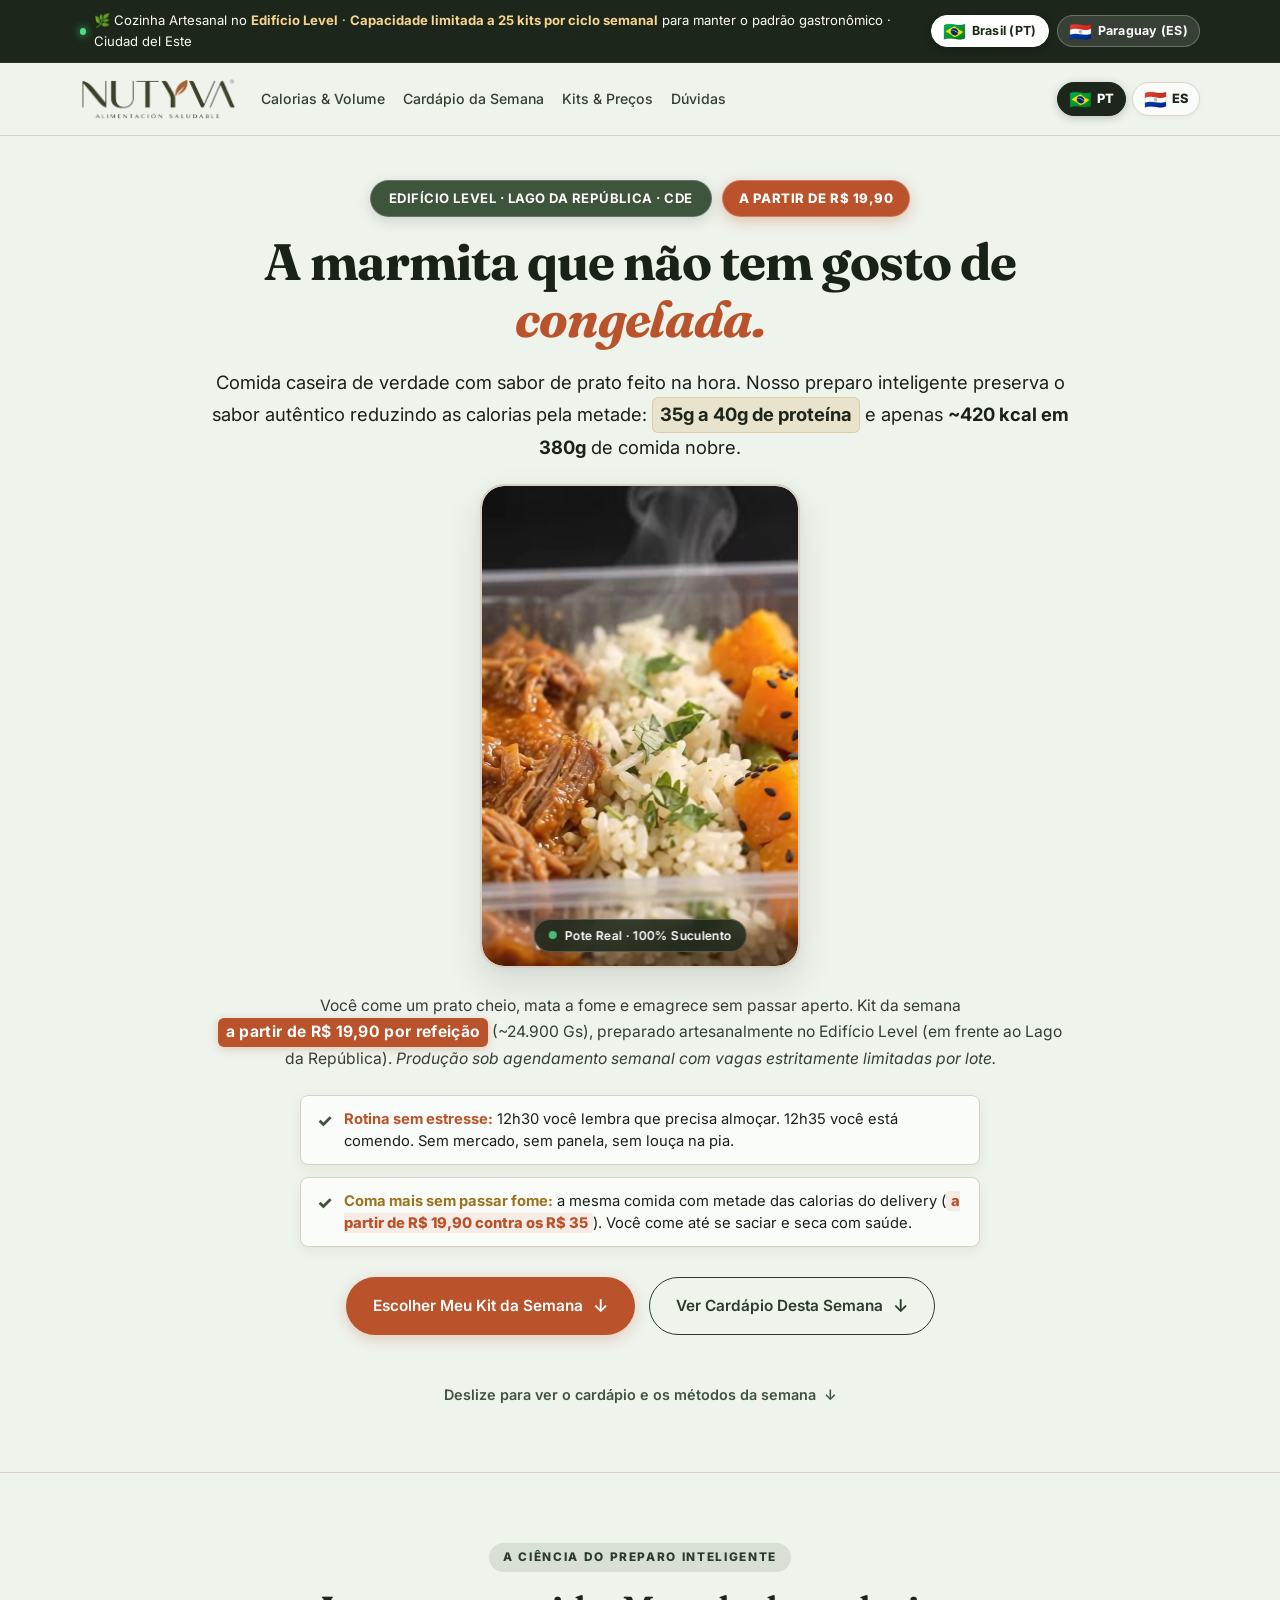
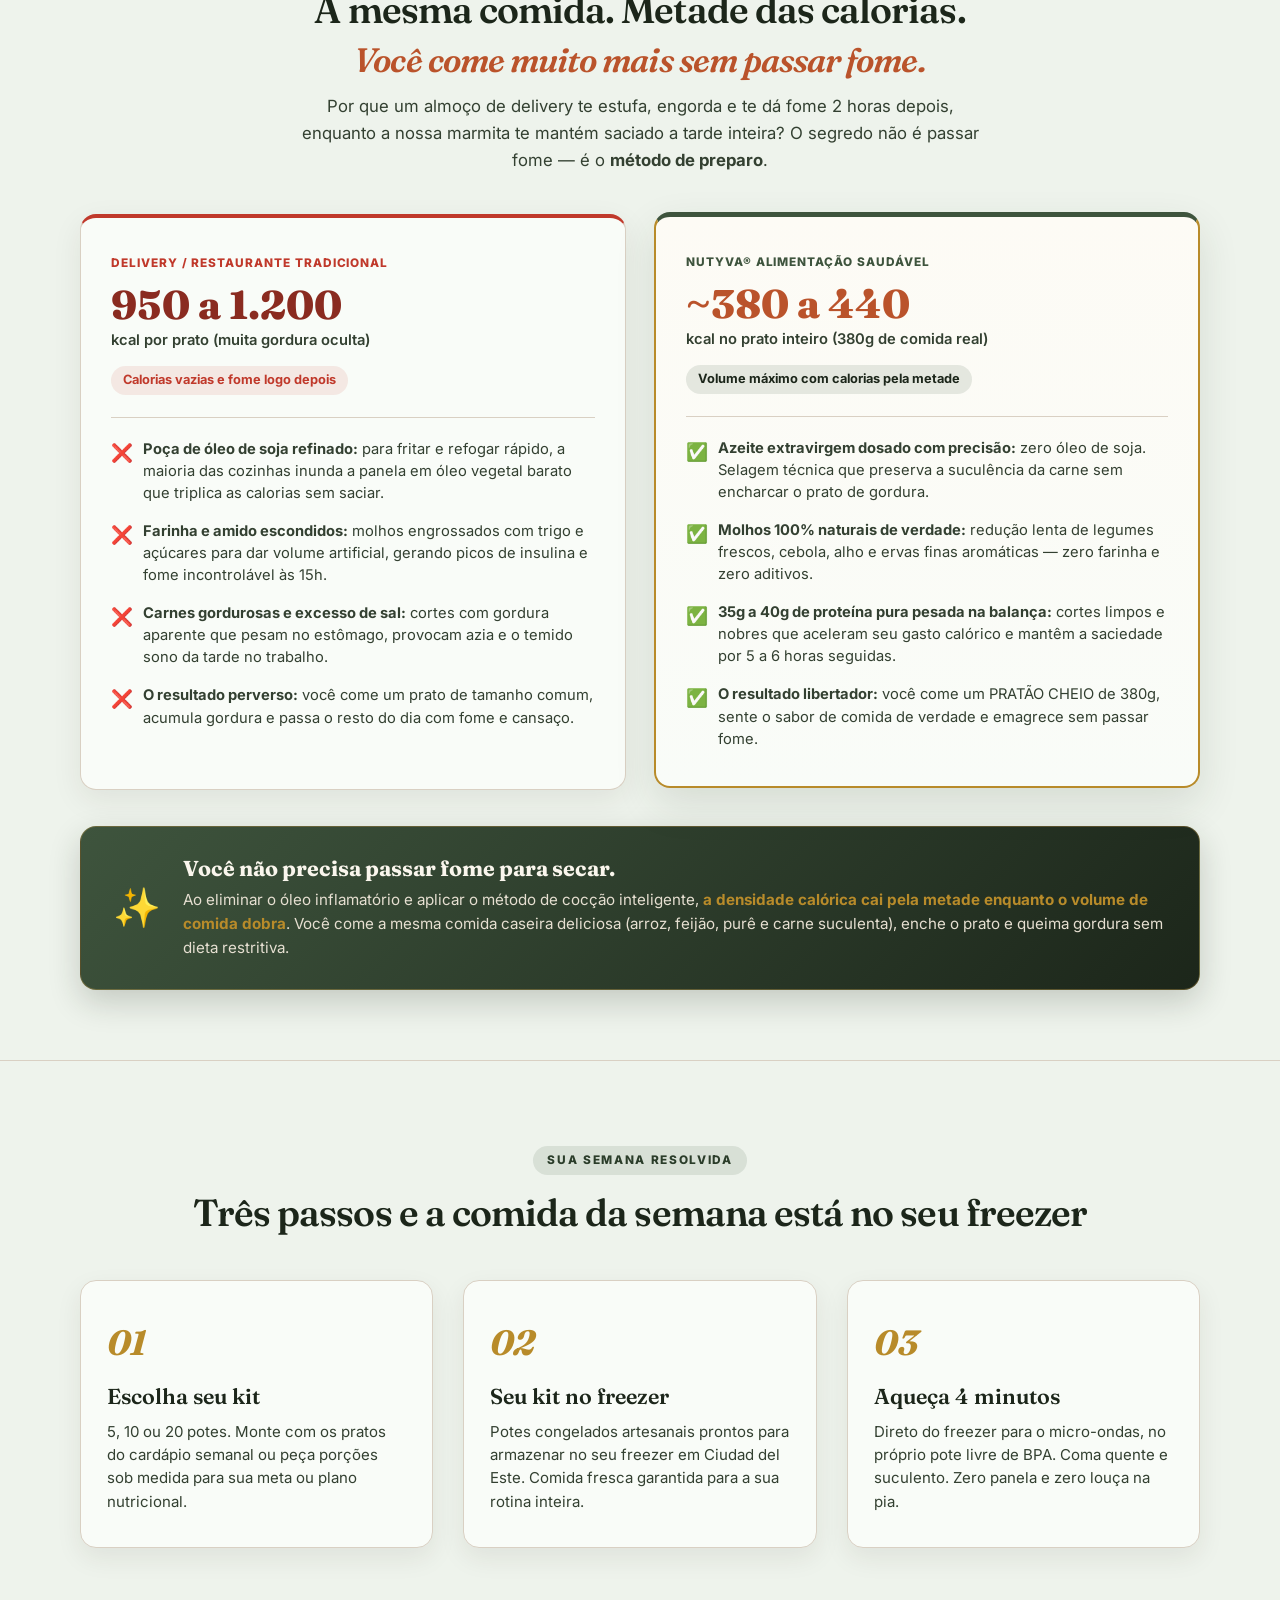
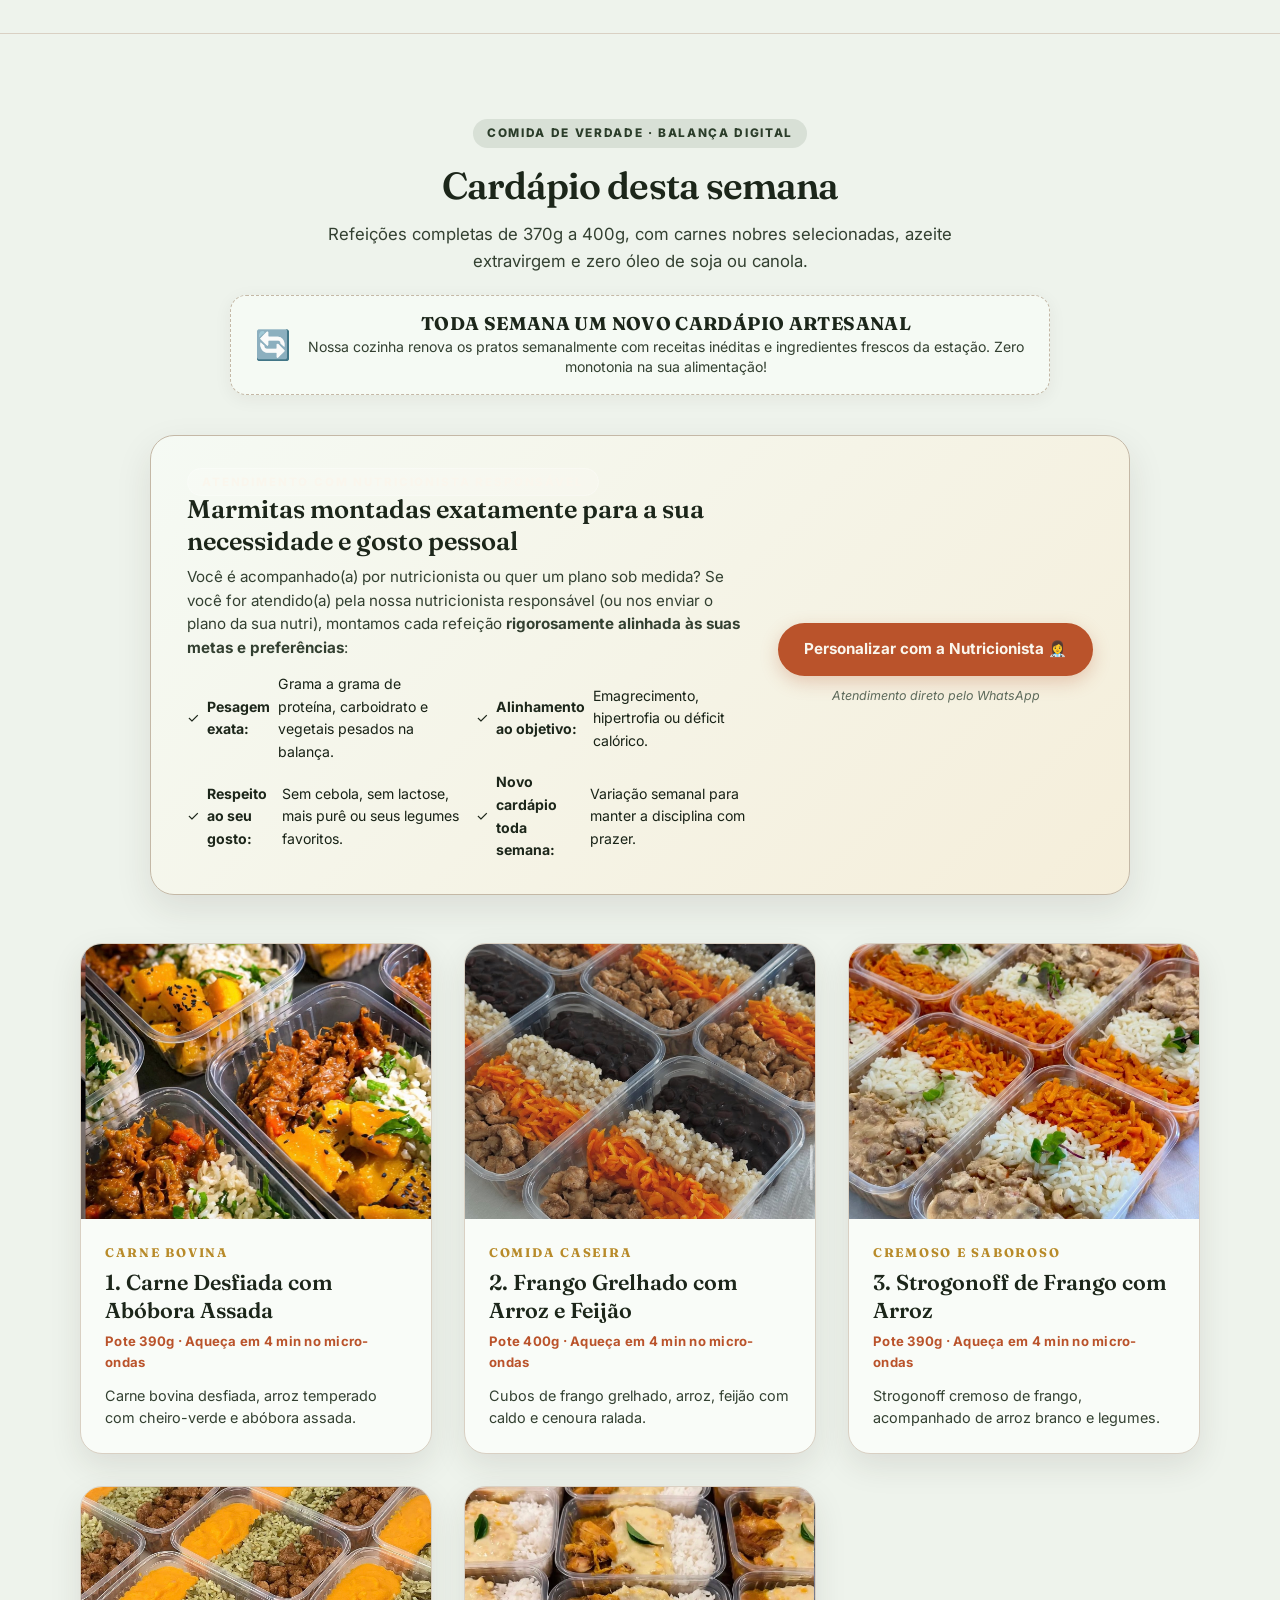
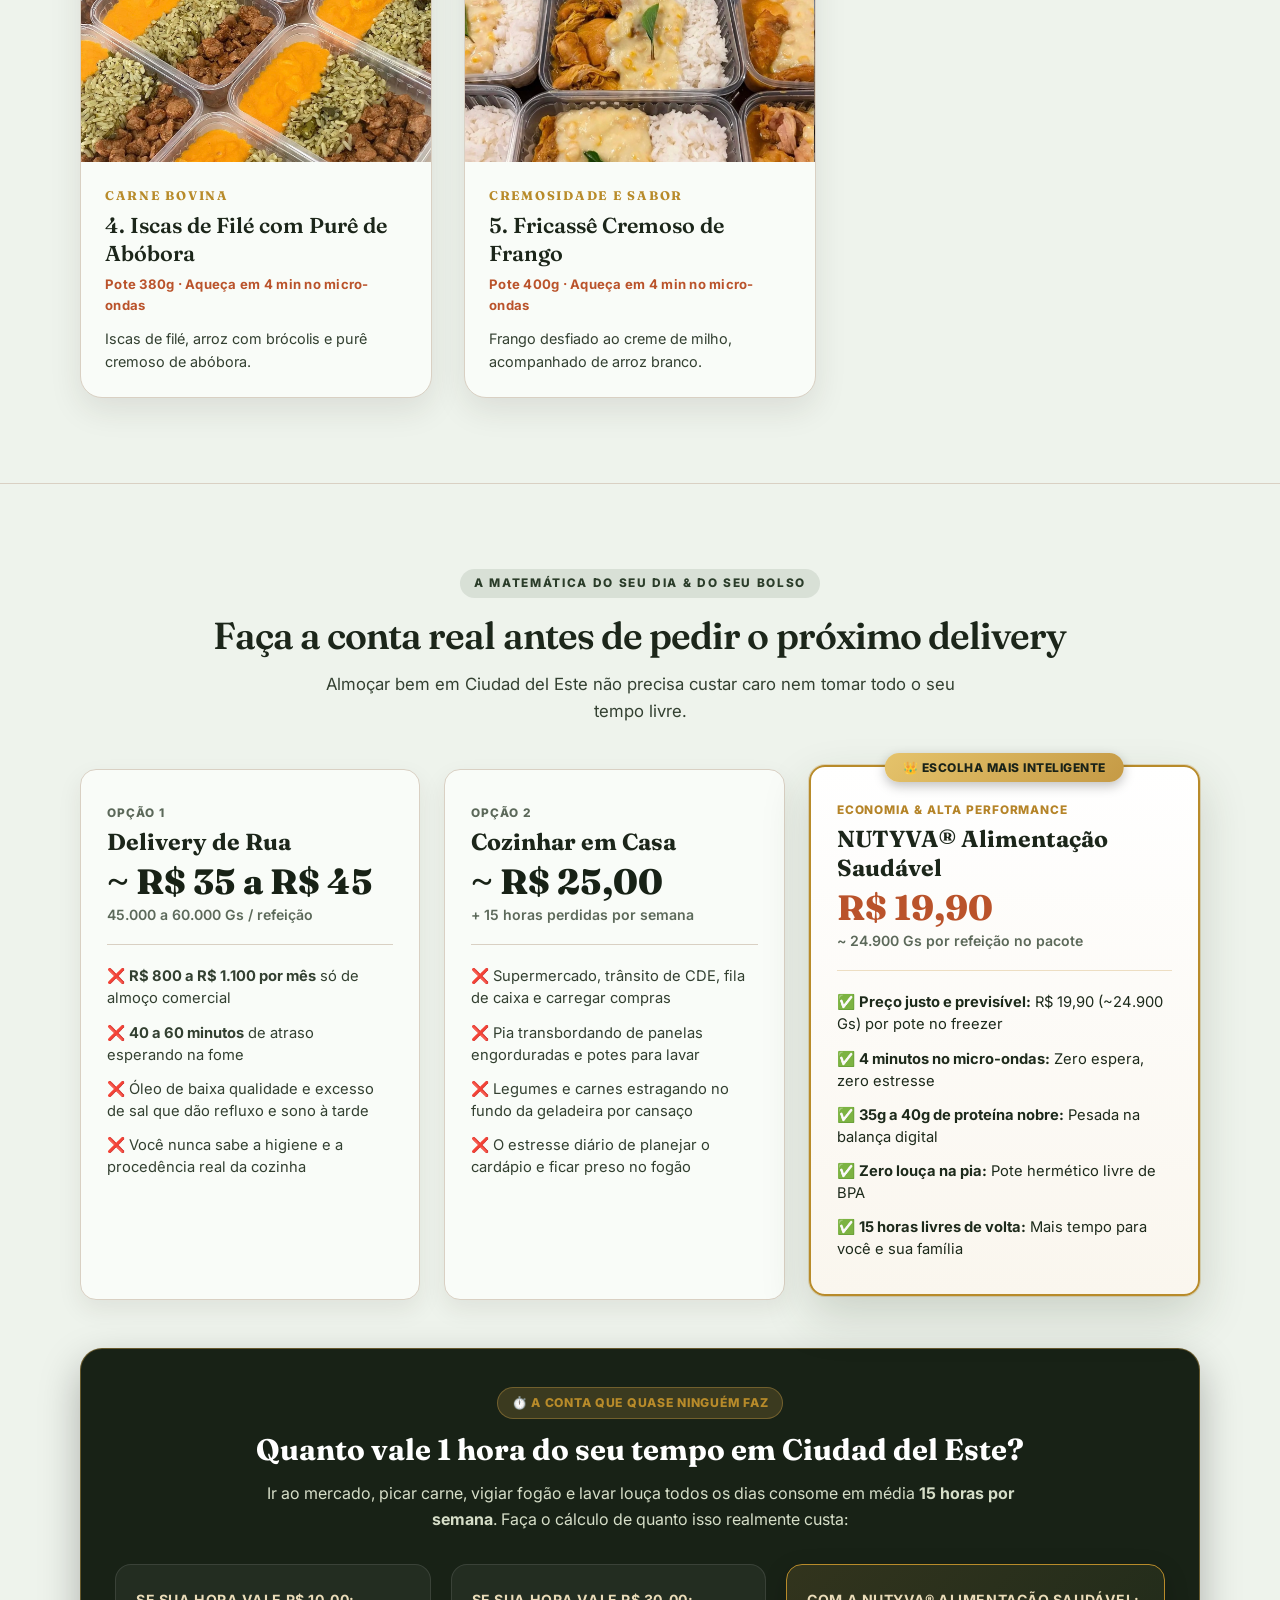
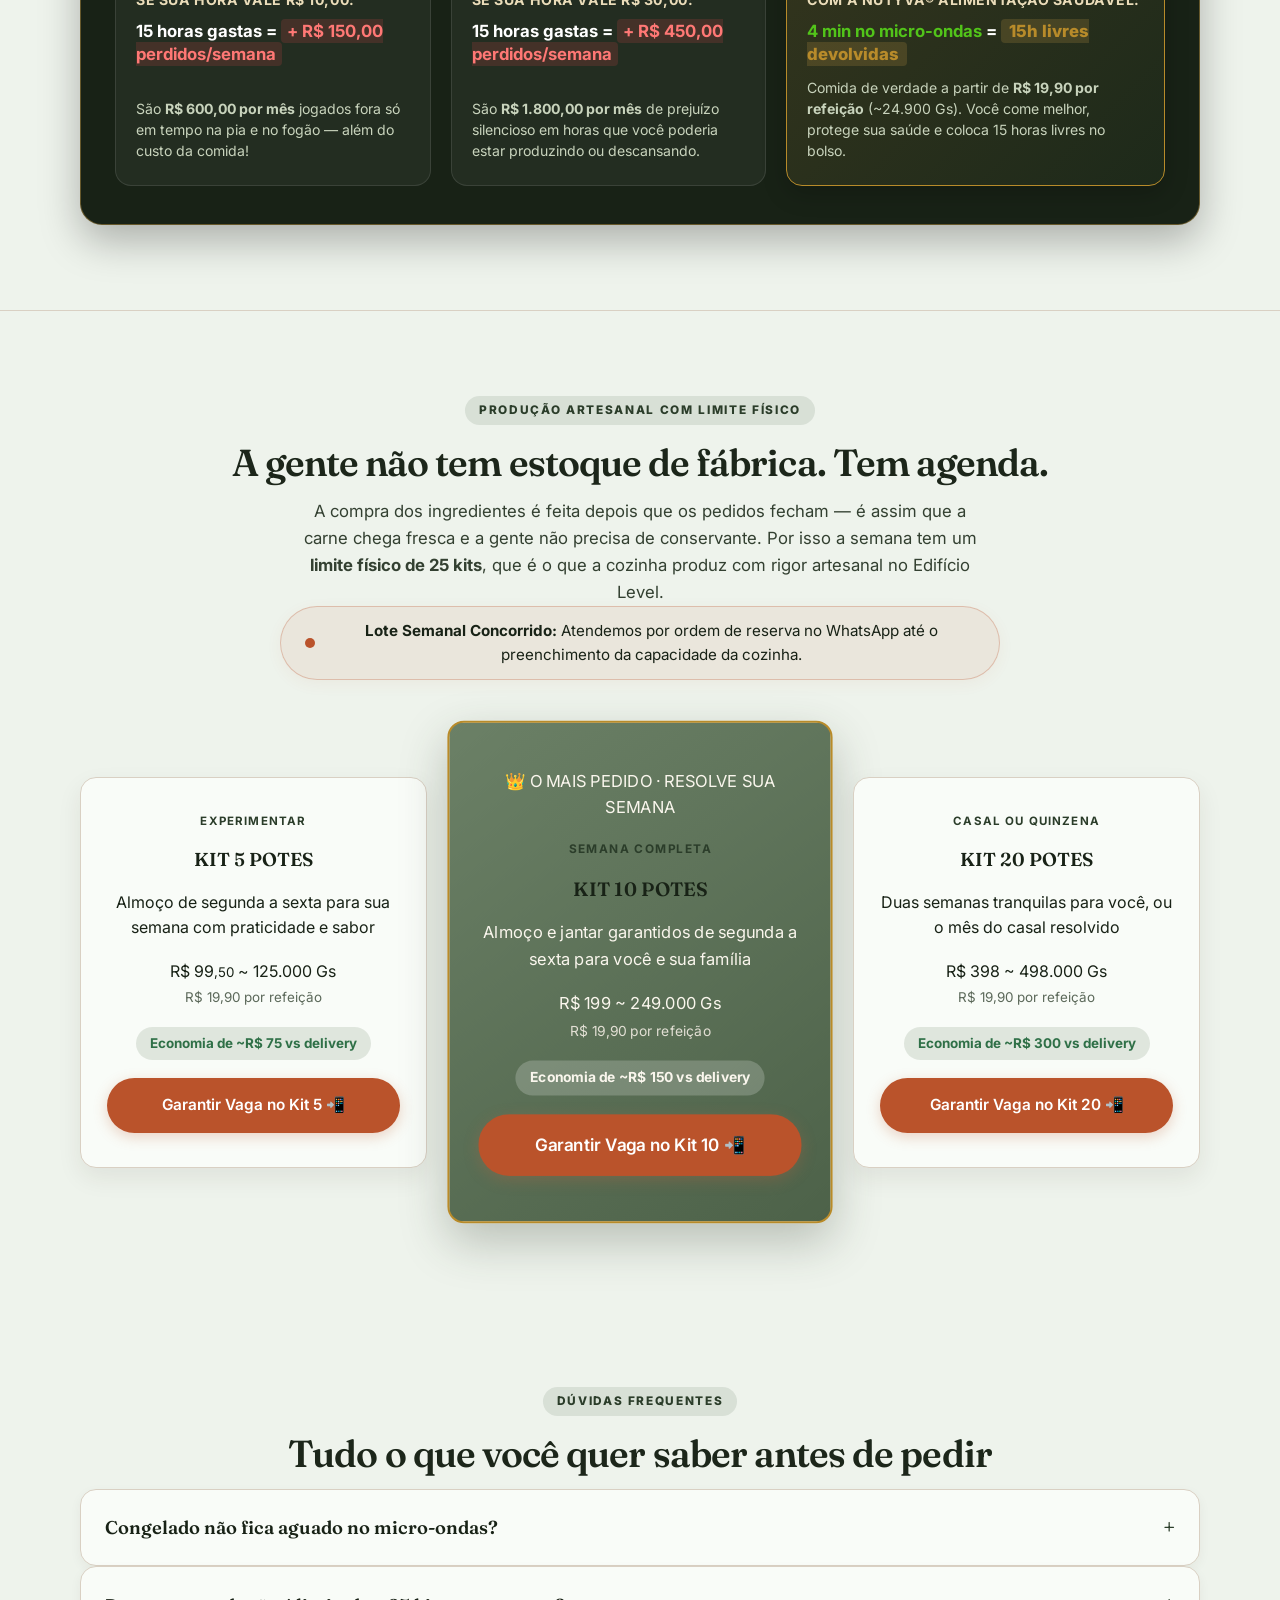
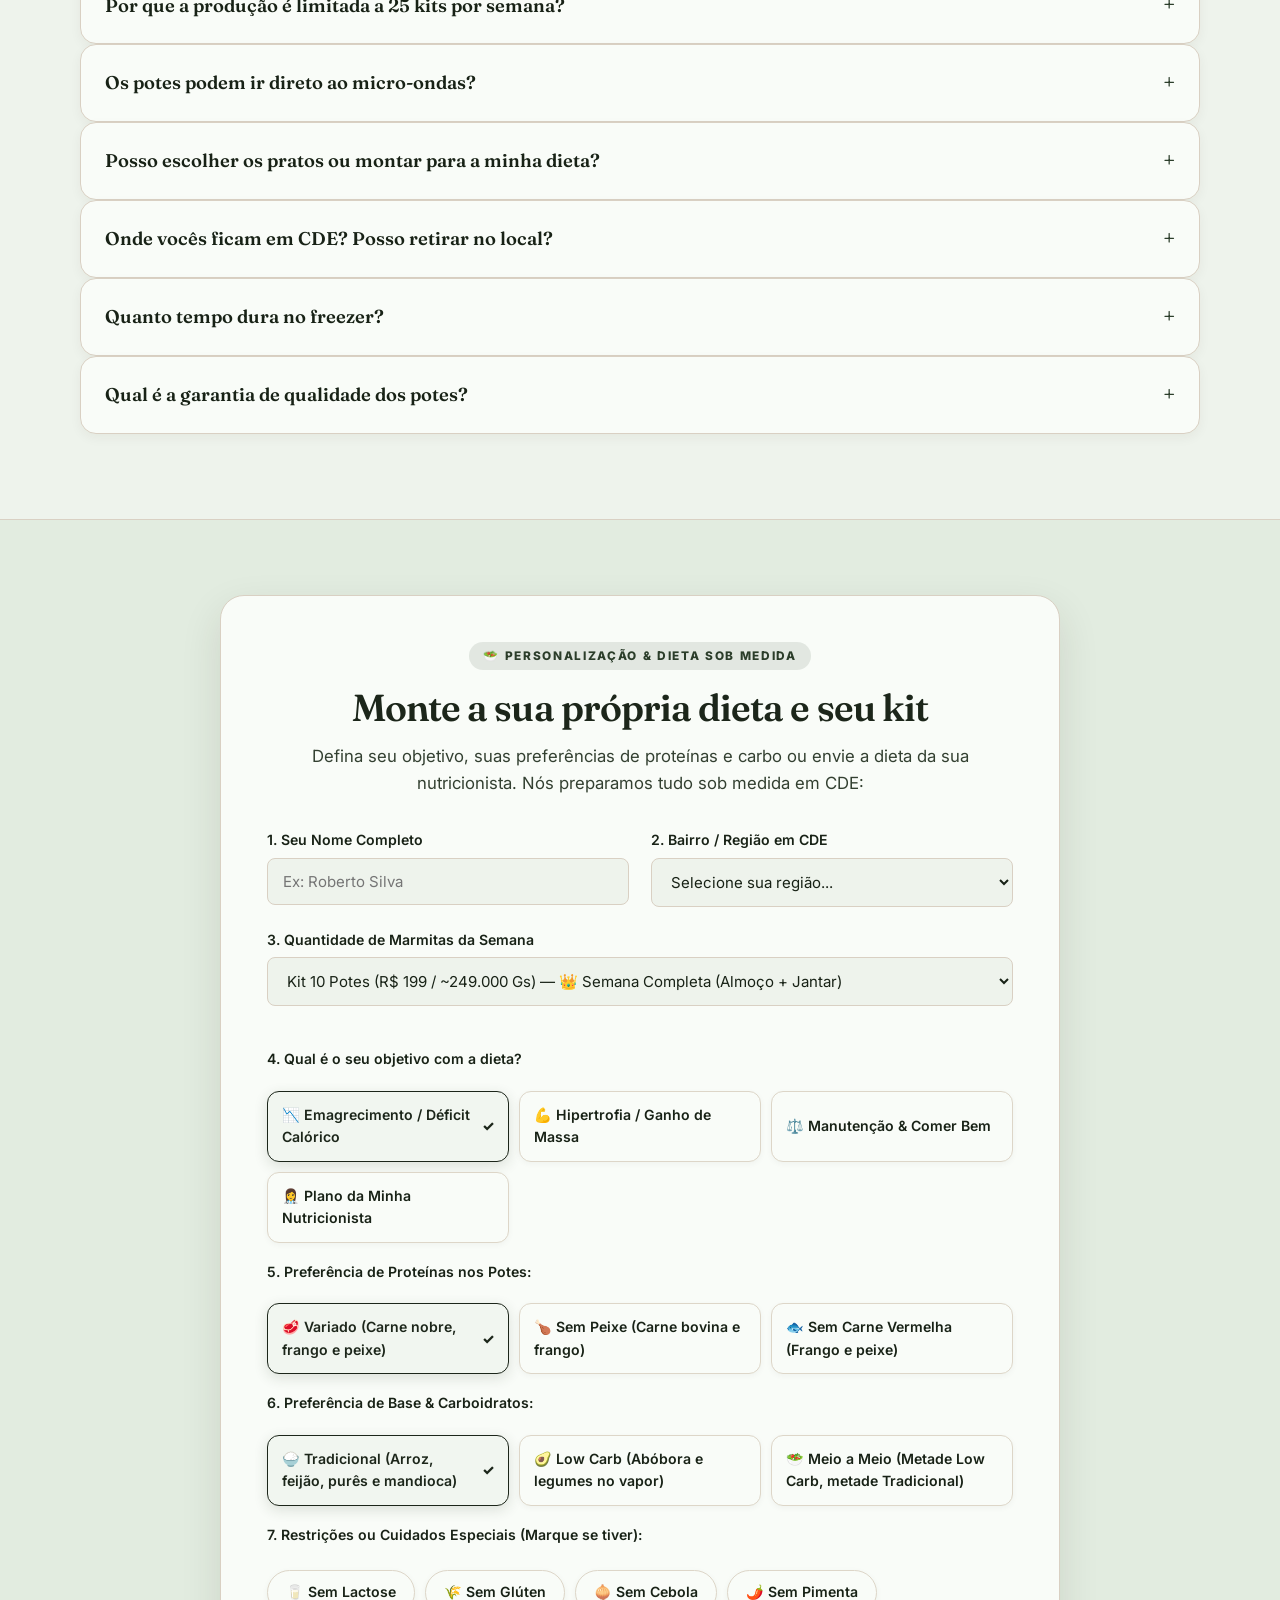
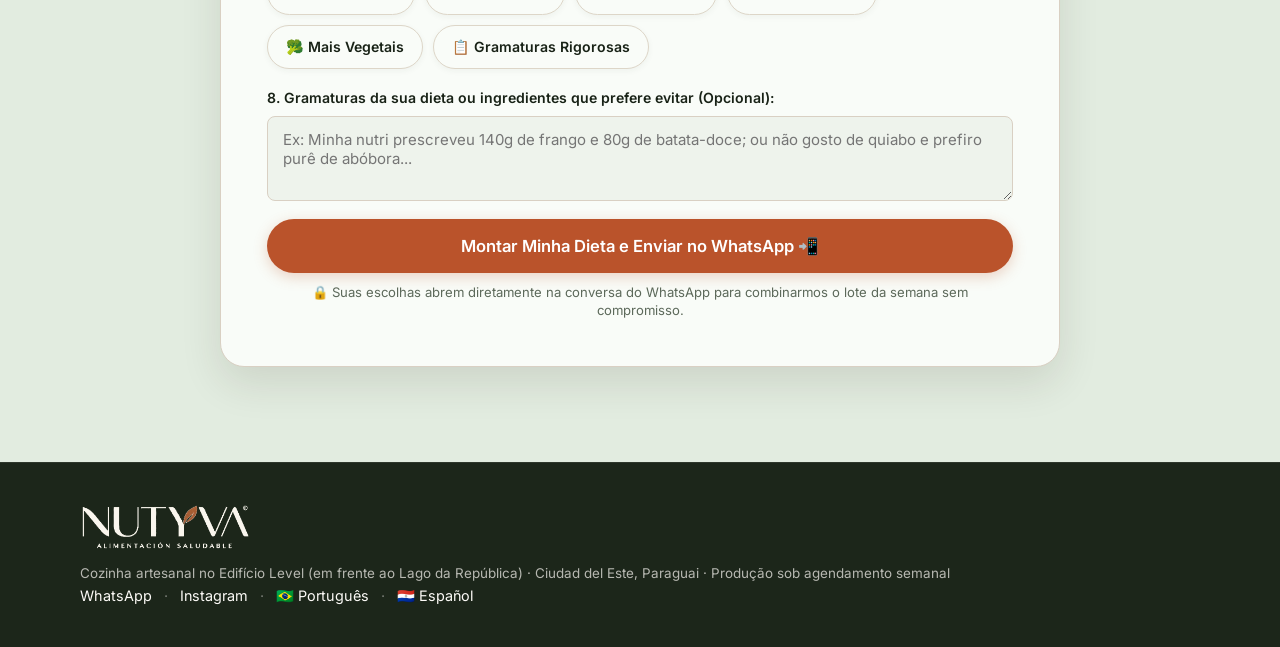
==== commit 53801635: "feat(scarcity): narrativa de escassez artesanal com limite de 25 kits e preservacao do funil de what" ====
--- a/index.html
+++ b/index.html
@@ -28,7 +28,7 @@
     <div class="container top-flex">
       <div class="top-text">
         <span class="live-dot"></span>
-        <span>🌿 Cozinha Artesanal no <strong>Edifício Level</strong> (em frente ao Lago da República) · Vagas limitadas por lote · Ciudad del Este</span>
+        <span>🌿 Cozinha Artesanal no <strong>Edifício Level</strong> · <strong>Capacidade limitada a 25 kits por ciclo semanal</strong> para manter o padrão gastronômico · Ciudad del Este</span>
       </div>
       <div class="lang-selector-flags">
         <a href="index.html" class="flag-pill active" title="Português (Brasil)">
@@ -111,7 +111,7 @@
           </div>
 
           <p class="hero-paragraph-sub">
-            Você come um prato cheio, mata a fome e emagrece sem passar aperto. Kit da semana <strong class="hero-mark-price">a partir de R$ 19,90 por refeição</strong> (~24.900 Gs), preparado artesanalmente no Edifício Level (em frente ao Lago da República) e pronto no freezer em CDE.
+            Você come um prato cheio, mata a fome e emagrece sem passar aperto. Kit da semana <strong class="hero-mark-price">a partir de R$ 19,90 por refeição</strong> (~24.900 Gs), preparado artesanalmente no Edifício Level (em frente ao Lago da República). <em>Produção sob agendamento semanal com vagas estritamente limitadas por lote.</em>
           </p>
 
           <ul class="hero-bullets">
@@ -499,11 +499,16 @@
   <section class="section pricing-section" id="kits">
     <div class="container">
       <div class="section-header text-center">
-        <span class="eyebrow">COMO A PRODUÇÃO FUNCIONA</span>
-        <h2 class="section-title">A gente não tem estoque. Tem agenda.</h2>
+        <span class="eyebrow">PRODUÇÃO ARTESANAL COM LIMITE FÍSICO</span>
+        <h2 class="section-title">A gente não tem estoque de fábrica. Tem agenda.</h2>
         <p class="section-subtitle">
-          A compra dos ingredientes é feita depois que os pedidos fecham — é assim que a carne chega fresca e a gente não precisa de conservante. Por isso a semana tem um limite físico: 25 kits, que é o que a cozinha produz com rigor artesanal.
+          A compra dos ingredientes é feita depois que os pedidos fecham — é assim que a carne chega fresca e a gente não precisa de conservante. Por isso a semana tem um <strong>limite físico de 25 kits</strong>, que é o que a cozinha produz com rigor artesanal no Edifício Level.
         </p>
+      </div>
+
+      <div class="scarcity-callout-banner">
+        <span class="scarcity-live-dot"></span>
+        <span><strong>Lote Semanal Concorrido:</strong> Atendemos por ordem de reserva no WhatsApp até o preenchimento da capacidade da cozinha.</span>
       </div>
 
       <div class="pricing-cards-grid">
@@ -521,7 +526,7 @@
           <div class="box-saving">Economia de ~R$ 75 vs delivery</div>
           <!-- WhatsApp somente após a pessoa escolher o kit -->
           <a href="https://wa.me/5551981338580?text=Ol%C3%A1!%20Quero%20agendar%20o%20*Kit%205%20Potes*%20(R%24%2099%2C50%20%2F%20~125.000%20Gs)%20a%20R%24%2019%2C90%20por%20refei%C3%A7%C3%A3o." target="_blank" rel="noopener" class="btn btn-terracota btn-full">
-            Pedir Kit 5 no WhatsApp 📲
+            Garantir Vaga no Kit 5 📲
           </a>
         </div>
 
@@ -540,7 +545,7 @@
           <div class="box-saving gold-saving">Economia de ~R$ 150 vs delivery</div>
           <!-- WhatsApp somente após a pessoa escolher o kit -->
           <a href="https://wa.me/5551981338580?text=Ol%C3%A1!%20Quero%20garantir%20o%20*Kit%2010%20Potes*%20(R%24%20199%20%2F%20~249.000%20Gs)%20com%20almo%C3%A7o%20e%20jantar%20da%20semana." target="_blank" rel="noopener" class="btn btn-terracota btn-full btn-large btn-sheen">
-            Garantir Kit 10 no WhatsApp 📲
+            Garantir Vaga no Kit 10 📲
           </a>
         </div>
 
@@ -558,7 +563,7 @@
           <div class="box-saving">Economia de ~R$ 300 vs delivery</div>
           <!-- WhatsApp somente após a pessoa escolher o kit -->
           <a href="https://wa.me/5551981338580?text=Ol%C3%A1!%20Quero%20agendar%20o%20*Kit%2020%20Potes*%20(R%24%20398%20%2F%20~498.000%20Gs)%20por%20R%24%2019%2C90%20por%20refei%C3%A7%C3%A3o." target="_blank" rel="noopener" class="btn btn-terracota btn-full">
-            Pedir Kit 20 no WhatsApp 📲
+            Garantir Vaga no Kit 20 📲
           </a>
         </div>
       </div>
@@ -582,6 +587,18 @@
           <div class="faq-body">
             <p>
               Esse é exatamente o problema que o nosso método resolve. O pote vai ao ultracongelamento ainda quente, então o gelo se forma em cristais microscópicos que não rompem a fibra da carne. Resultado: a água fica retida dentro do alimento em vez de escorrer no prato. O feijão mantém o caldo cremoso e a carne continua suculenta.
+            </p>
+          </div>
+        </details>
+
+        <details class="faq-row">
+          <summary class="faq-trigger">
+            <span>Por que a produção é limitada a 25 kits por semana?</span>
+            <span class="faq-chevron">+</span>
+          </summary>
+          <div class="faq-body">
+            <p>
+              Porque não somos uma indústria de congelados com comida parada em galpão. No Edifício Level, cada ingrediente é fresco do dia, as carnes são pesadas rigorosamente grama por grama em balança digital e o ultracongelamento é feito a quente para preservar a umidade natural. Para manter esse padrão de alta gastronomia sem soltar água no prato, nossa cozinha atende exclusivamente 25 famílias por ciclo semanal.
             </p>
           </div>
         </details>
--- a/style.css
+++ b/style.css
@@ -3602,4 +3602,51 @@
   }
 }
 
-
+/* ==========================================================================
+   SCARCITY & VIP RESERVATION CALLOUT
+   ========================================================================== */
+.scarcity-callout-banner {
+  max-width: 720px;
+  margin: 0 auto 32px;
+  background: rgba(186, 83, 43, 0.08);
+  border: 1px solid rgba(186, 83, 43, 0.28);
+  border-radius: 50px;
+  padding: 12px 24px;
+  display: flex;
+  align-items: center;
+  justify-content: center;
+  gap: 12px;
+  text-align: center;
+  font-size: 0.95rem;
+  color: var(--text-primary);
+  box-shadow: 0 4px 16px rgba(186, 83, 43, 0.06);
+}
+
+.scarcity-live-dot {
+  width: 10px;
+  height: 10px;
+  background-color: var(--cta-terracota);
+  border-radius: 50%;
+  flex-shrink: 0;
+  display: inline-block;
+  animation: pulseScarcity 1.8s infinite;
+}
+
+@keyframes pulseScarcity {
+  0% { transform: scale(0.95); box-shadow: 0 0 0 0 rgba(186, 83, 43, 0.7); }
+  70% { transform: scale(1.15); box-shadow: 0 0 0 8px rgba(186, 83, 43, 0); }
+  100% { transform: scale(0.95); box-shadow: 0 0 0 0 rgba(186, 83, 43, 0); }
+}
+
+@media (max-width: 768px) {
+  .scarcity-callout-banner {
+    border-radius: 12px;
+    padding: 12px 16px;
+    font-size: 0.88rem;
+    text-align: left;
+    gap: 10px;
+  }
+}
+
+
+
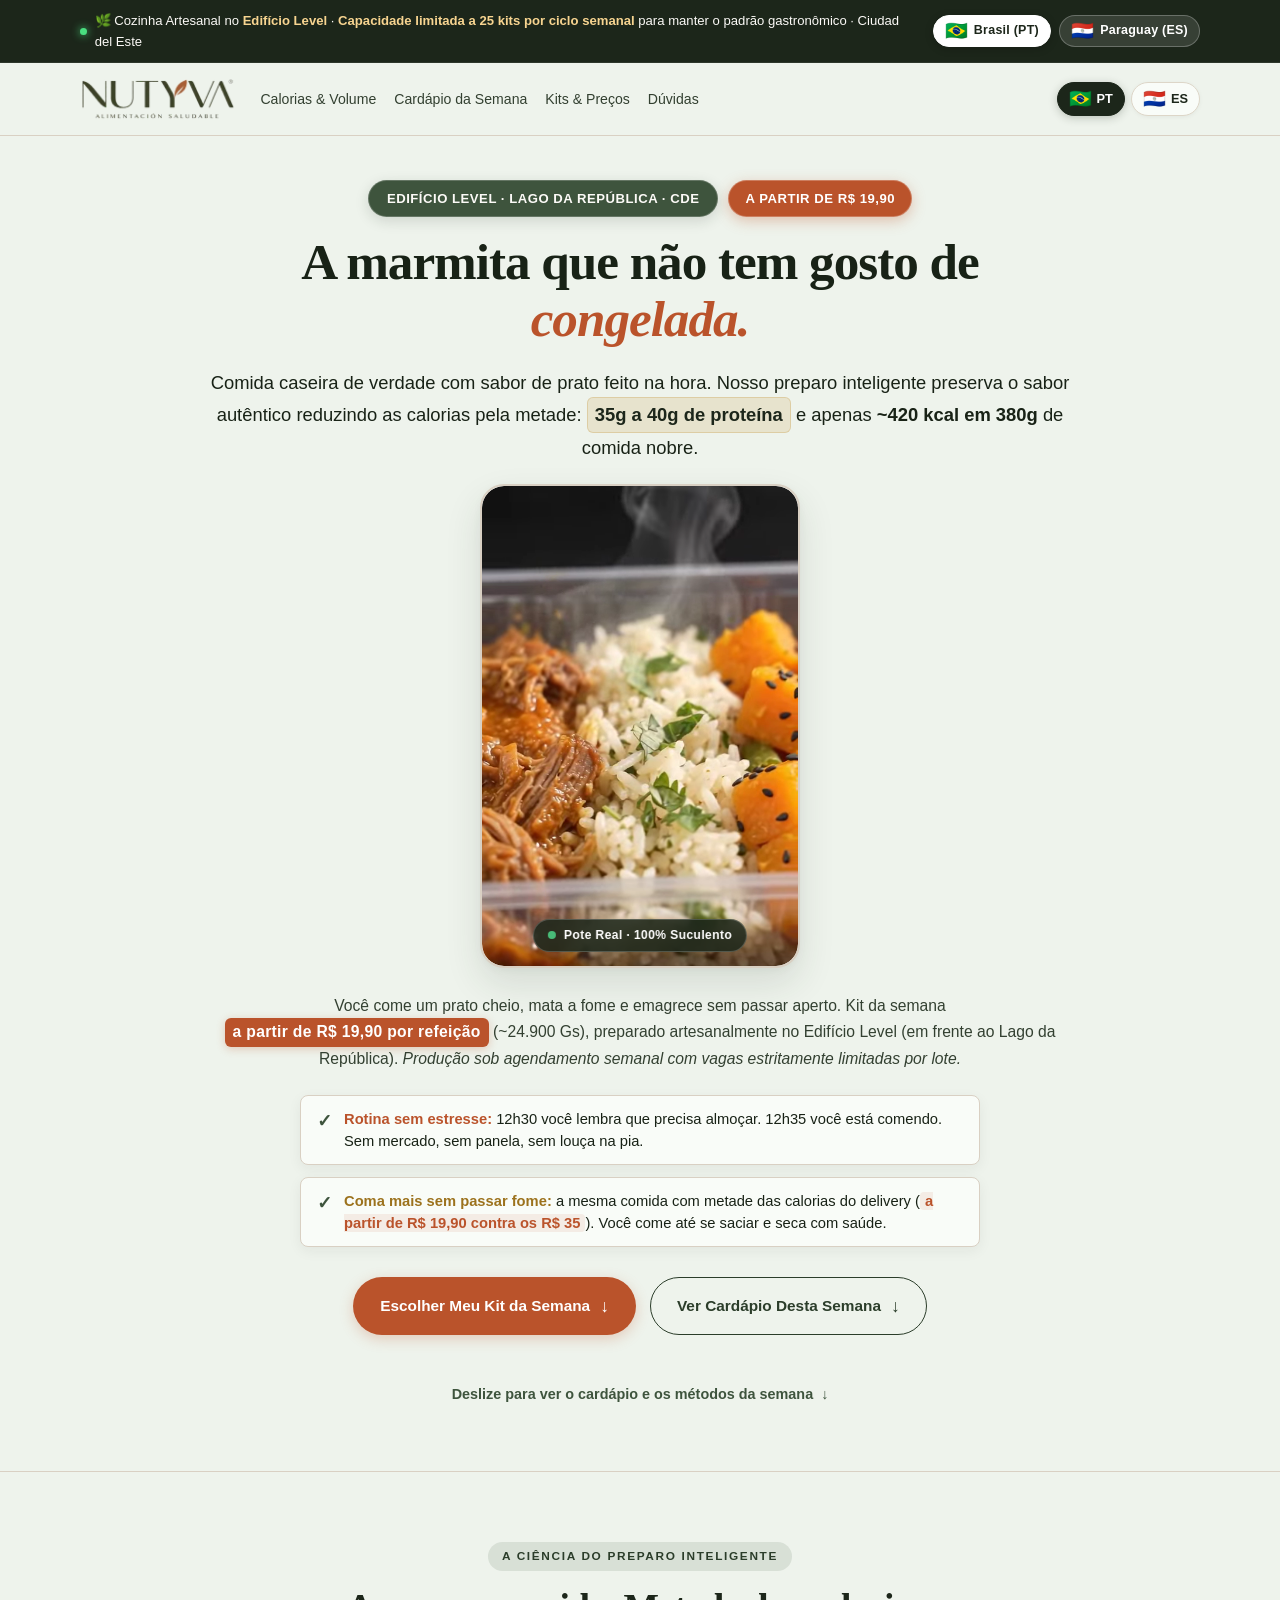
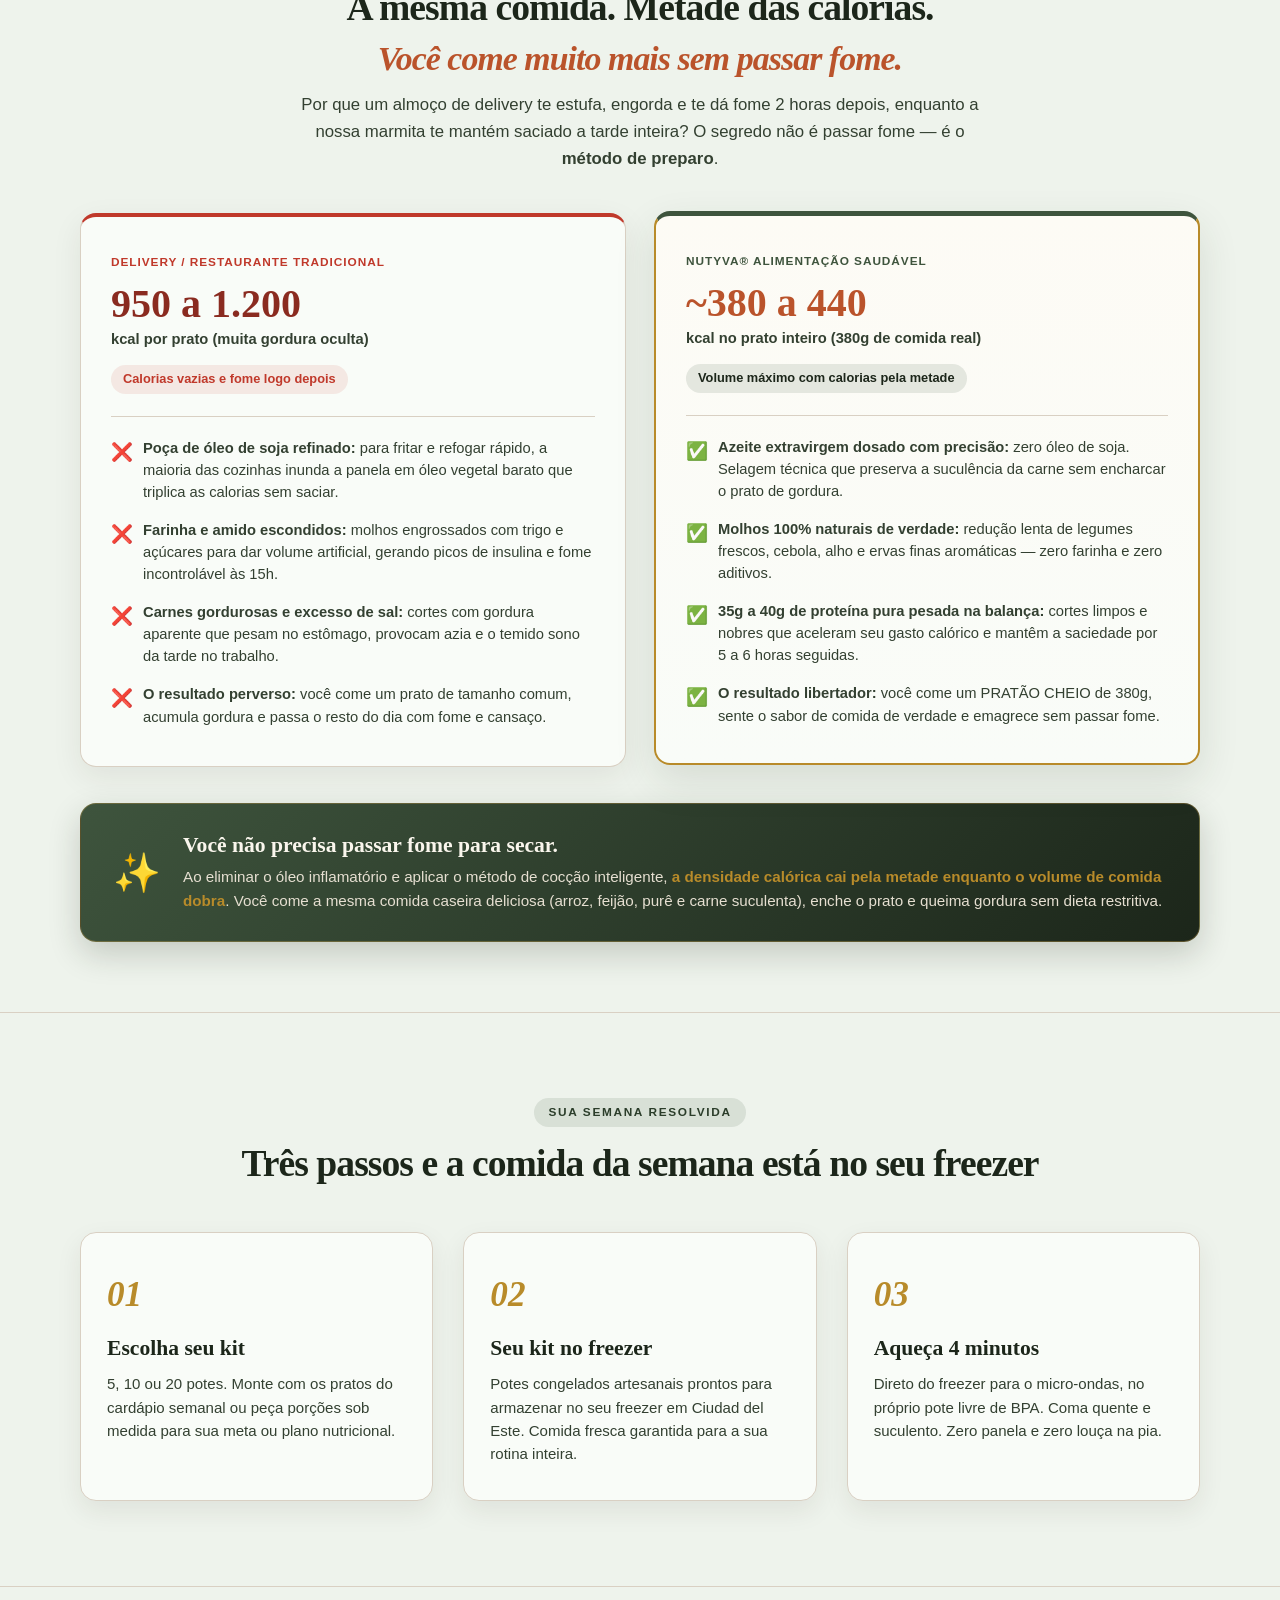
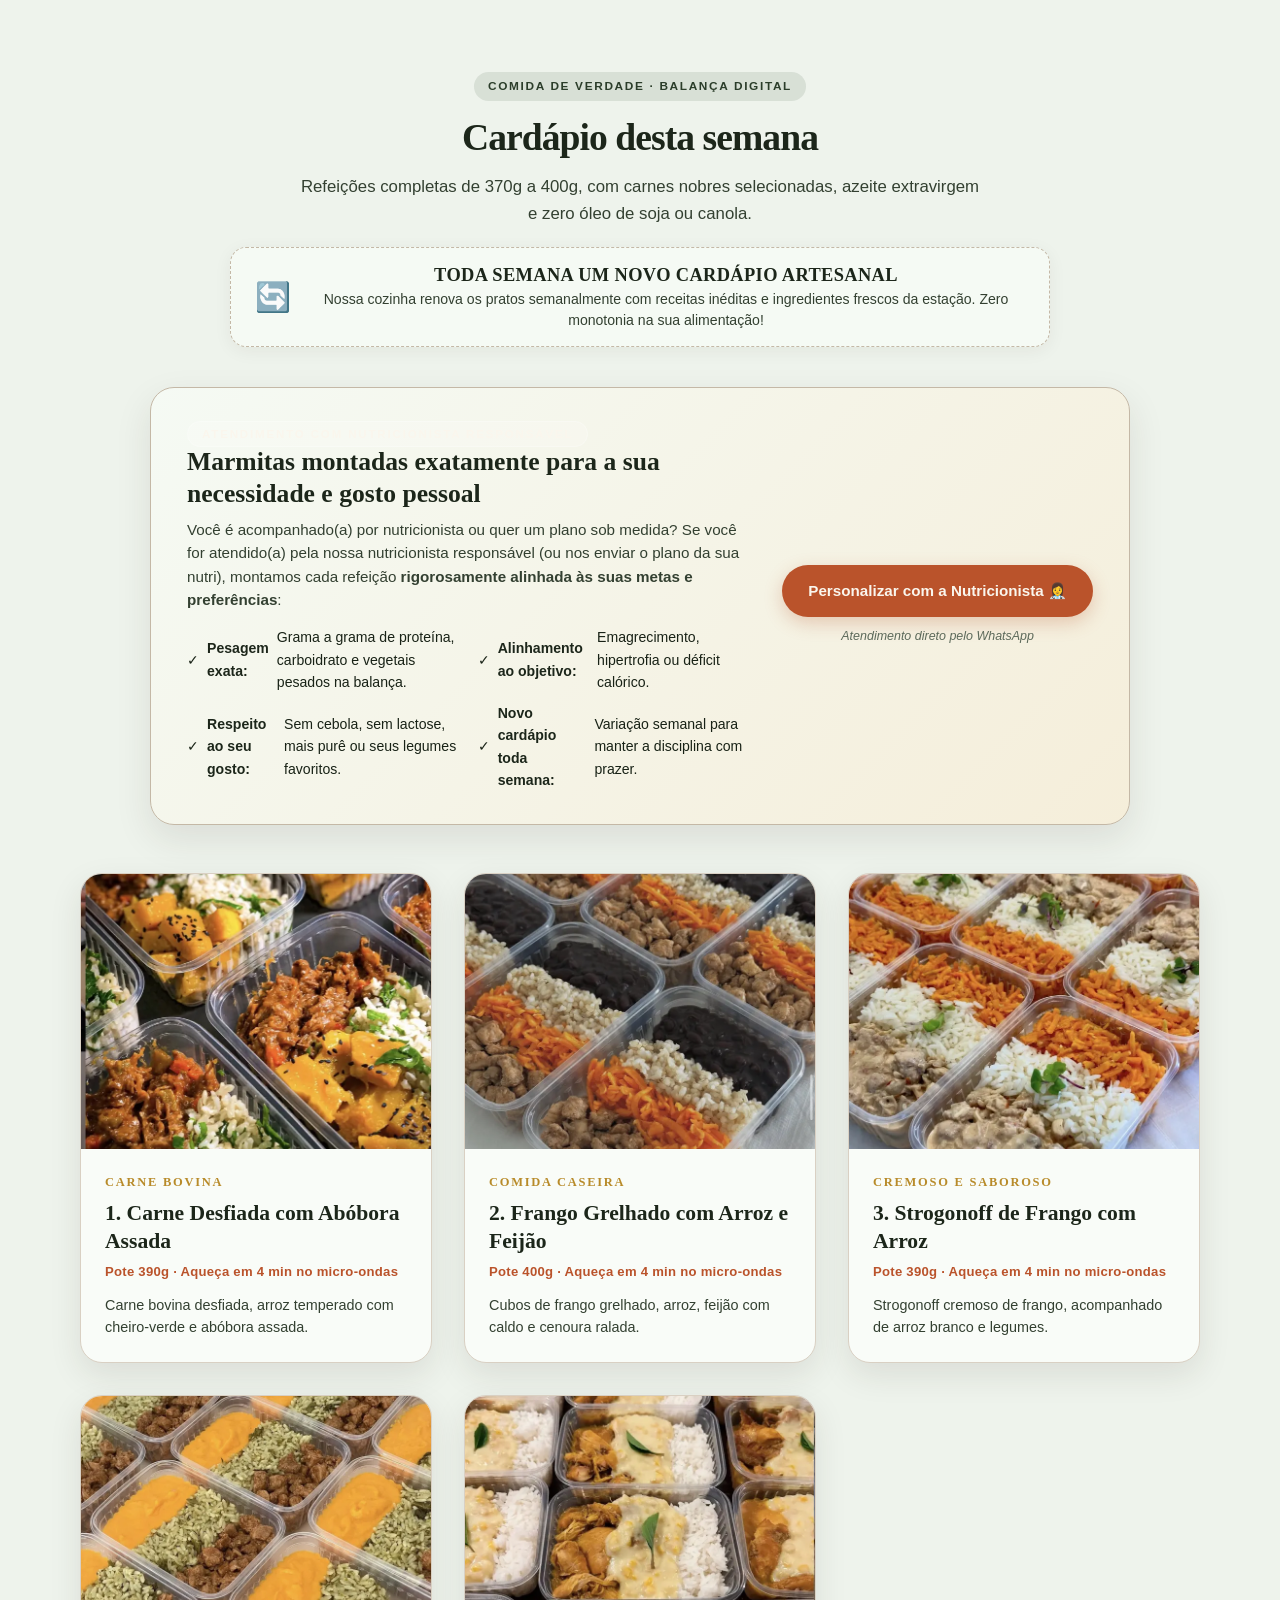
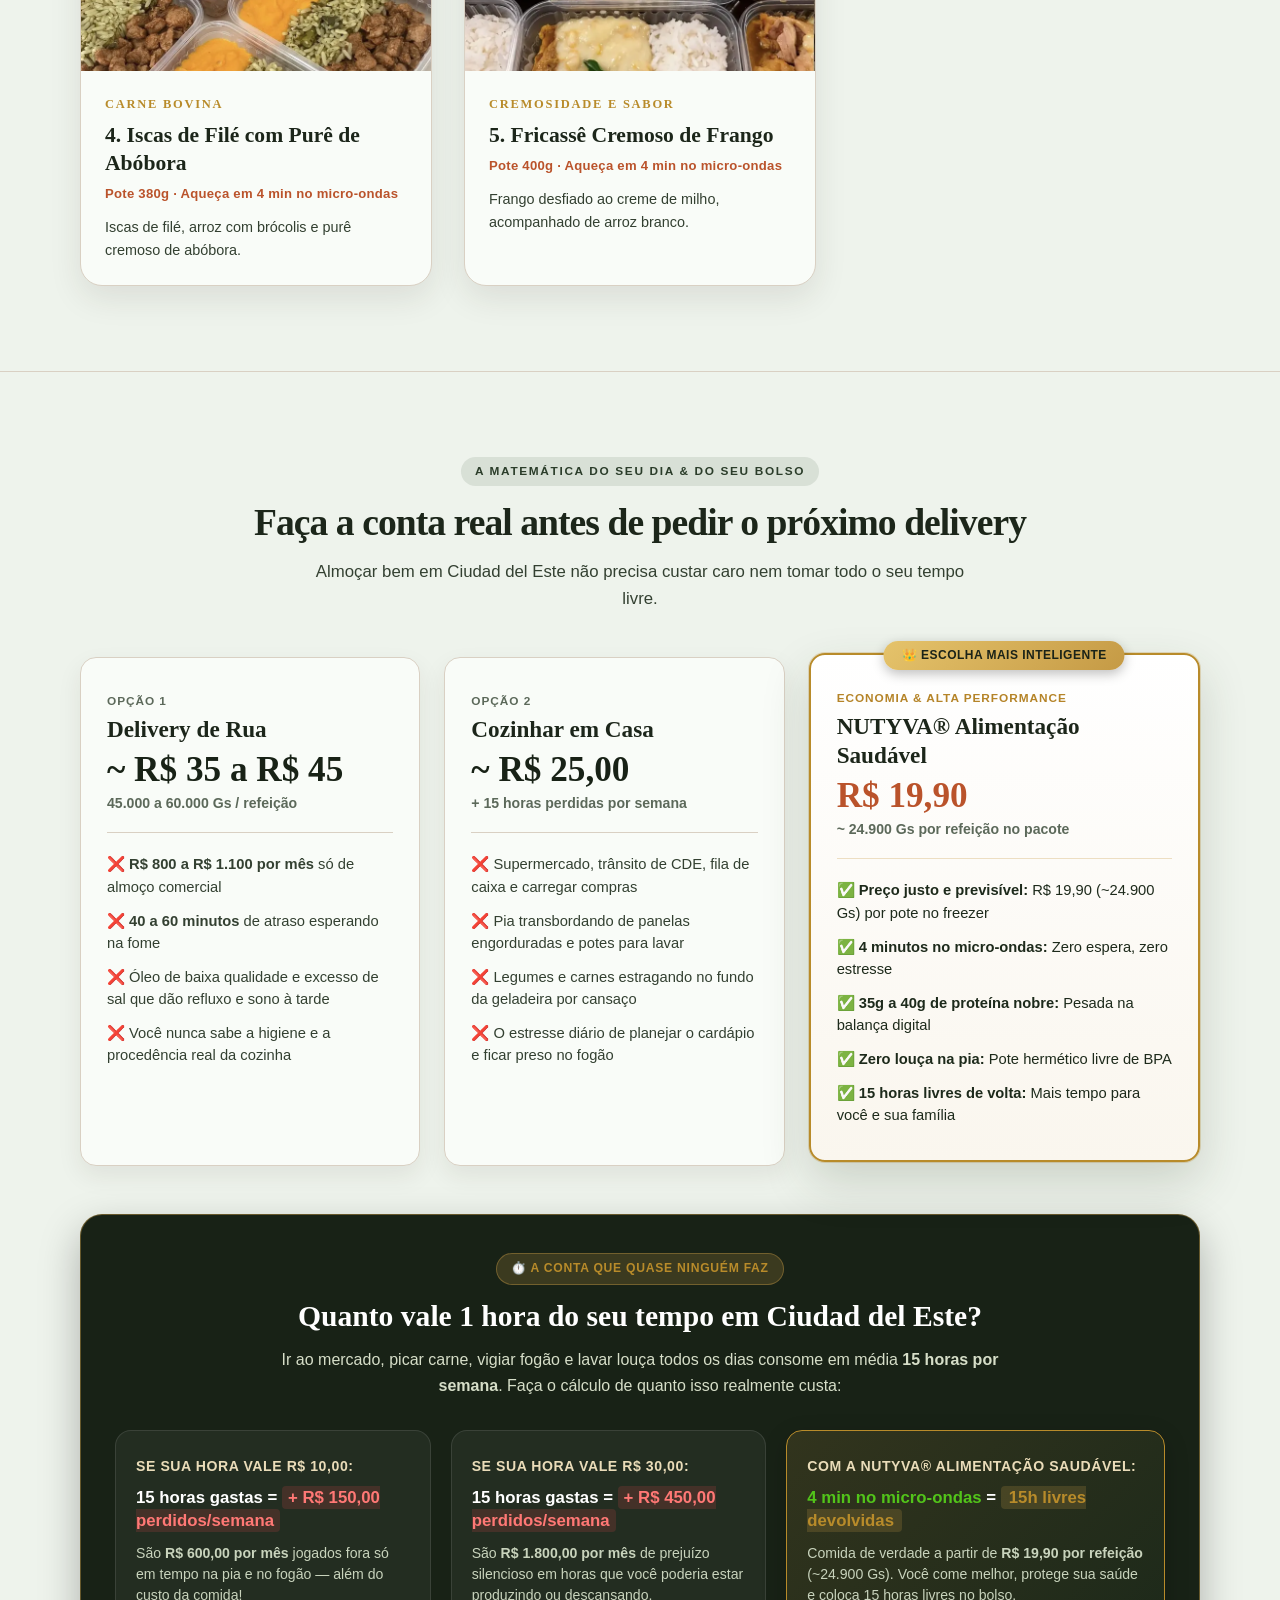
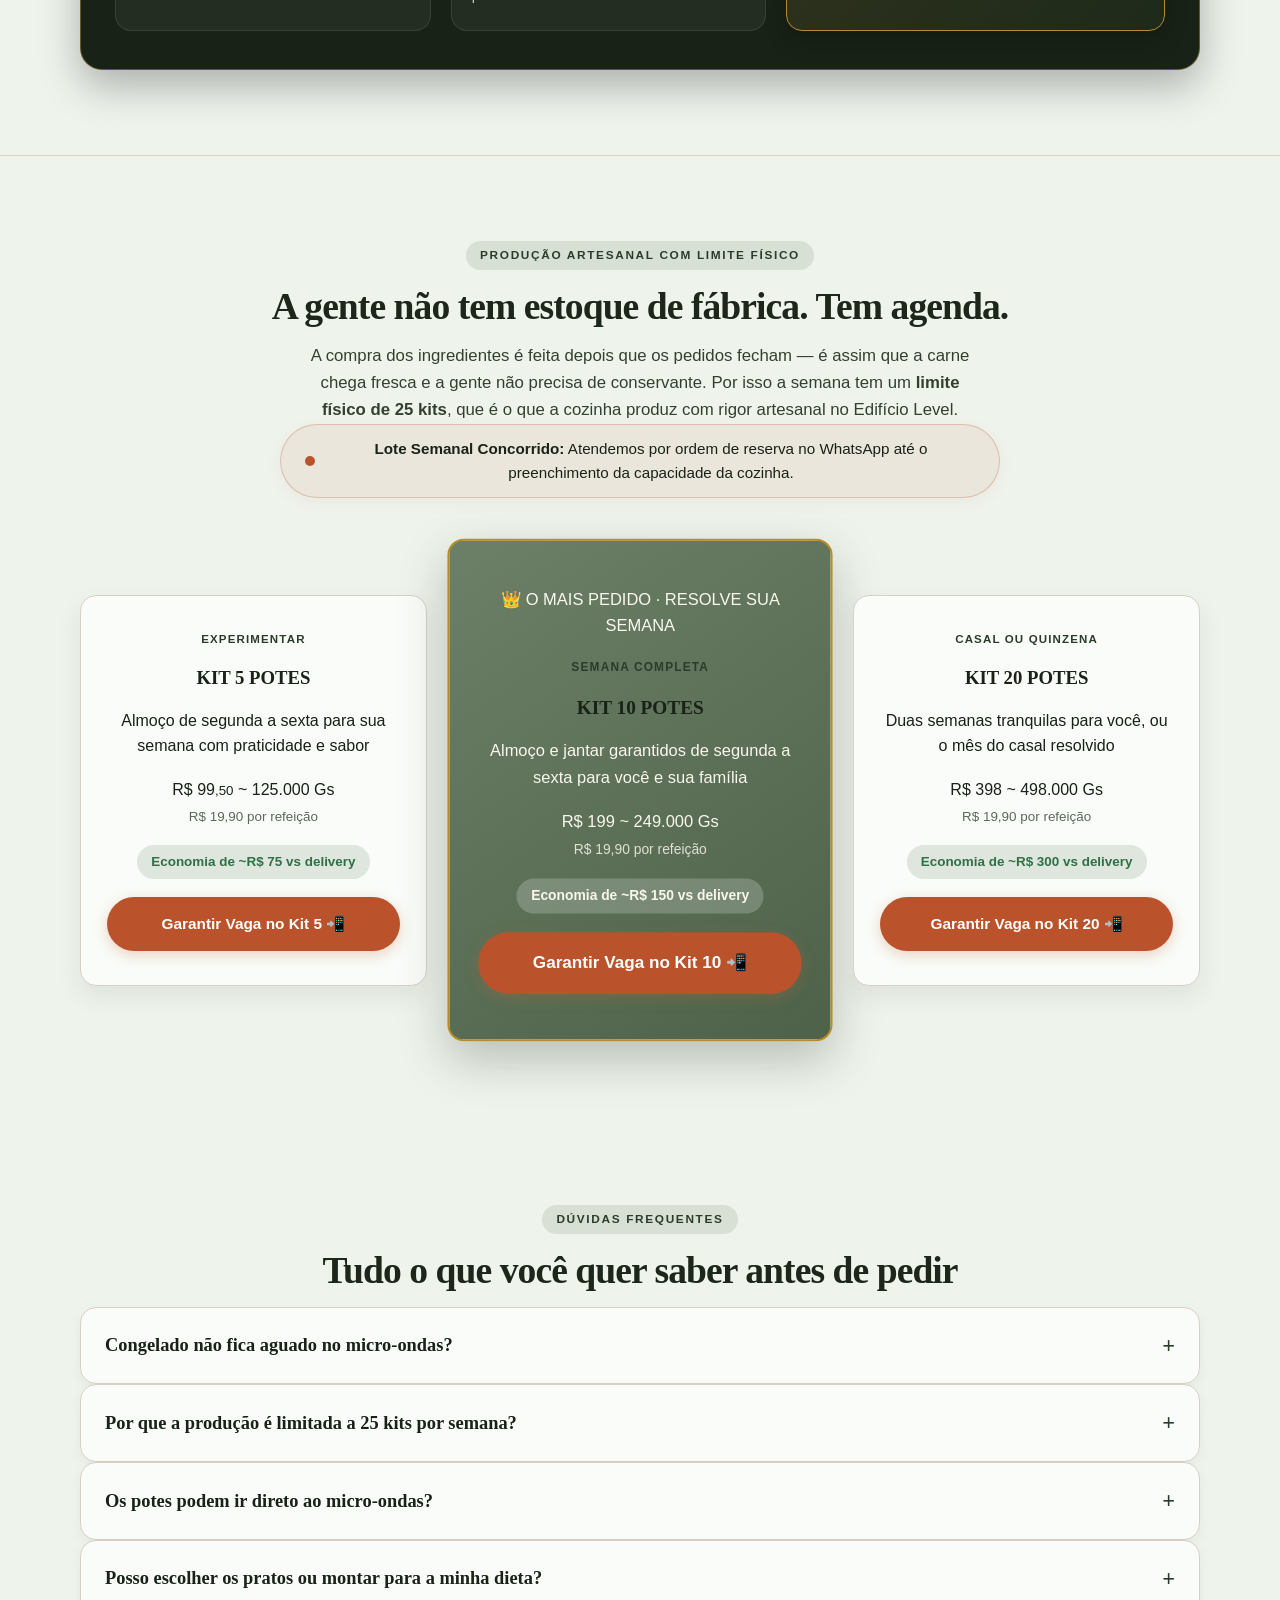
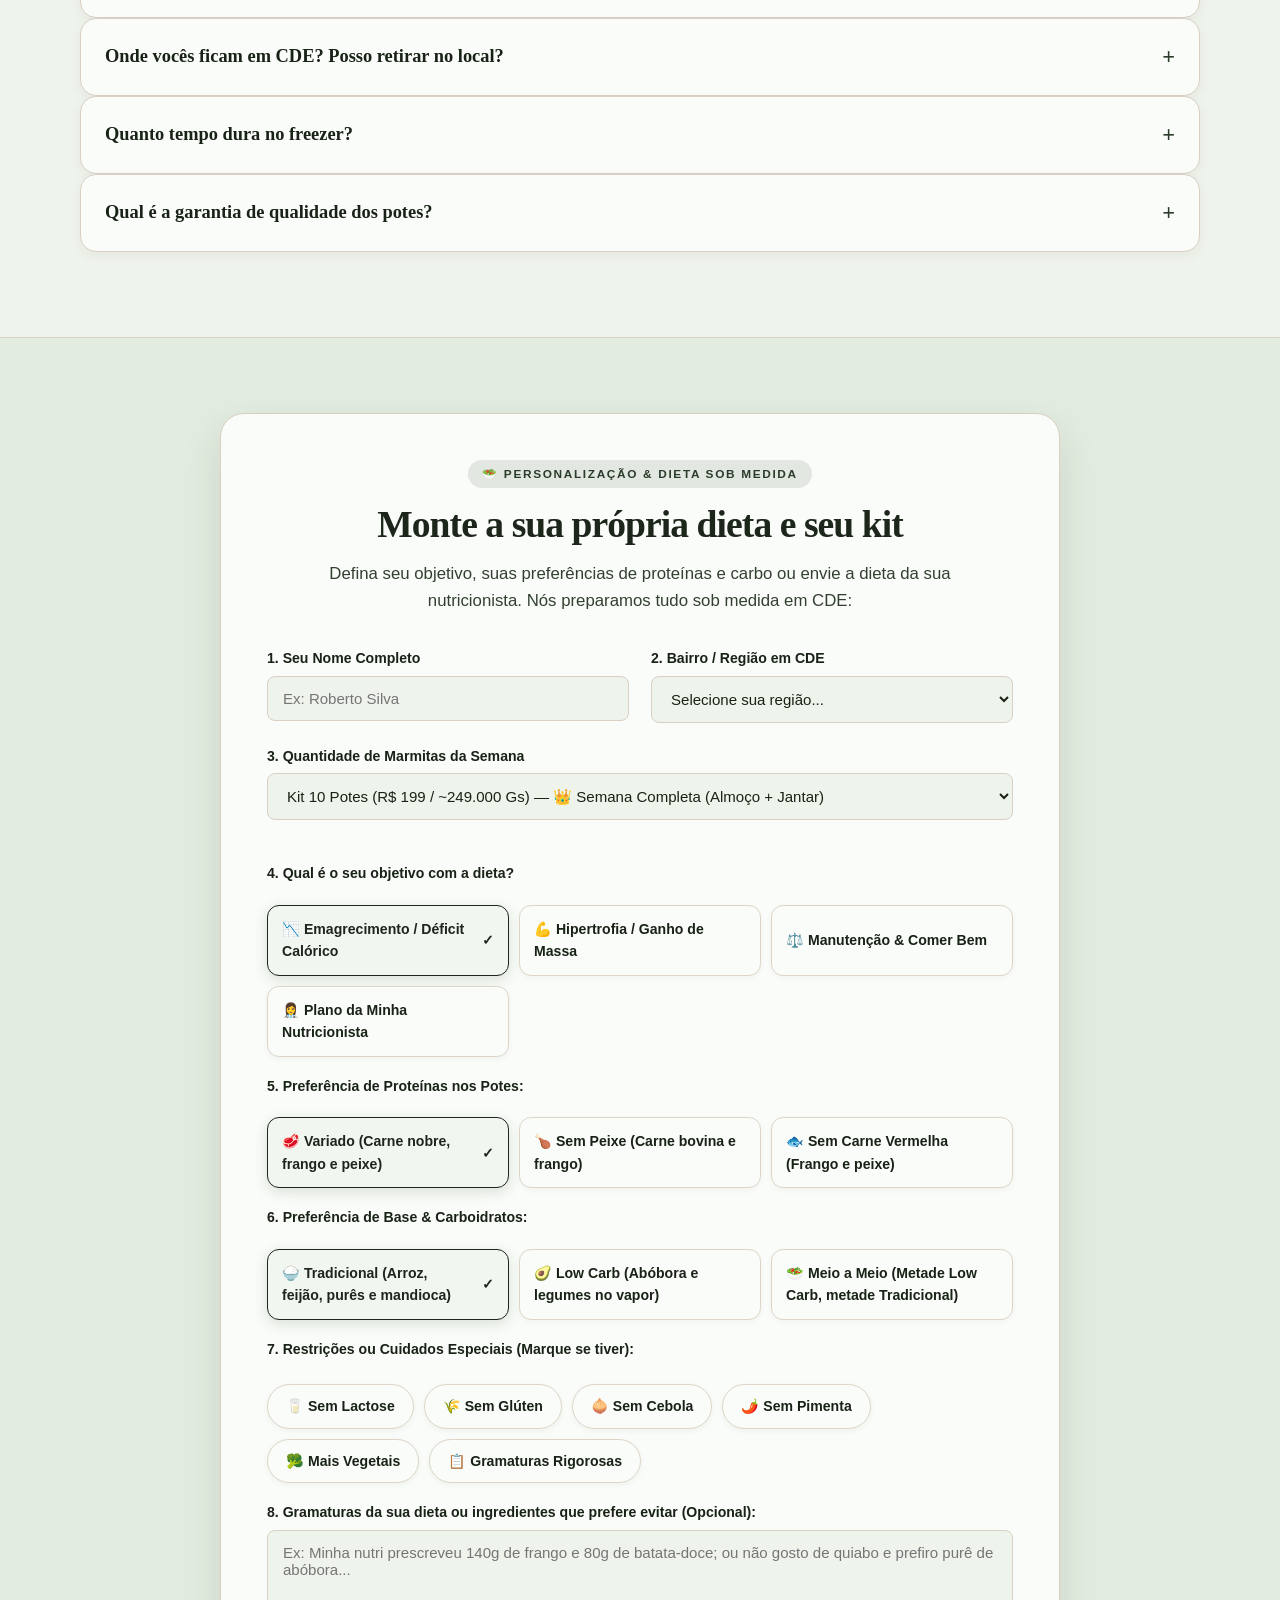
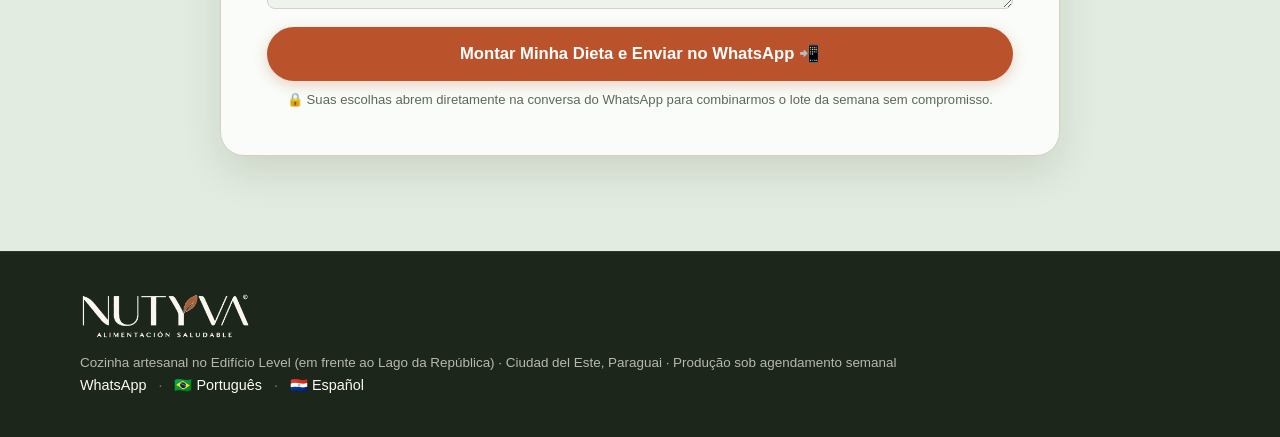
==== commit 2c34b3cf: "fix: audit conversion flows and optimize mobile assets" ====
--- a/index.html
+++ b/index.html
@@ -13,14 +13,28 @@
   <meta name="apple-mobile-web-app-title" content="Nutyva">
   <link rel="manifest" href="site.webmanifest">
   
-  <!-- Fontes otimizadas de alta performance: Fraunces + Inter sem bloquear renderização -->
-  <link rel="preconnect" href="https://fonts.googleapis.com">
-  <link rel="preconnect" href="https://fonts.gstatic.com" crossorigin>
-  <link rel="stylesheet" href="https://fonts.googleapis.com/css2?family=Fraunces:opsz,wght@9..144,600;700&family=Inter:wght@400;500;600;700&display=swap">
-  
   <!-- Estilos Gerais com Cache Buster Otimizado -->
   <link rel="stylesheet" href="style.css?v=showcase-video-v1">
+
+  <!-- Meta Pixel Code Oficial - Pixel Marmita Fit -->
+  <script>
+  !function(f,b,e,v,n,t,s)
+  {if(f.fbq)return;n=f.fbq=function(){n.callMethod?
+  n.callMethod.apply(n,arguments):n.queue.push(arguments)};
+  if(!f._fbq)f._fbq=n;n.push=n;n.loaded=!0;n.version='2.0';
+  n.queue=[];t=b.createElement(e);t.async=!0;
+  t.src=v;s=b.getElementsByTagName(e)[0];
+  s.parentNode.insertBefore(t,s)}(window, document,'script',
+  'https://connect.facebook.net/en_US/fbevents.js');
+  fbq('init', '2242030616369158');
+  fbq('track', 'PageView');
+  </script>
+  <noscript><img height="1" width="1" style="display:none"
+  src="https://www.facebook.com/tr?id=2242030616369158&ev=PageView&noscript=1"
+  /></noscript>
+  <!-- End Meta Pixel Code -->
 </head>
+
 <body>
 
   <!-- BARRA SUPERIOR DE AVISO COM STATUS DE VAGAS -->
@@ -31,11 +45,11 @@
         <span>🌿 Cozinha Artesanal no <strong>Edifício Level</strong> · <strong>Capacidade limitada a 25 kits por ciclo semanal</strong> para manter o padrão gastronômico · Ciudad del Este</span>
       </div>
       <div class="lang-selector-flags">
-        <a href="index.html" class="flag-pill active" title="Português (Brasil)">
+        <a href="/" class="flag-pill active" title="Português (Brasil)">
           <span class="flag-icon">🇧🇷</span>
           <span class="flag-text">Brasil (PT)</span>
         </a>
-        <a href="es/index.html" class="flag-pill" title="Español (Paraguay)">
+        <a href="/es" class="flag-pill" title="Español (Paraguay)">
           <span class="flag-icon">🇵🇾</span>
           <span class="flag-text">Paraguay (ES)</span>
         </a>
@@ -47,7 +61,7 @@
   <nav class="fixed-nav" id="main-nav">
     <div class="container nav-flex">
       <a href="#" class="nav-logo" aria-label="NUTYVA® - Alimentação Saudável">
-        <img src="assets/logo_nutyva.png" alt="NUTYVA® - Alimentação Saudável" class="nav-logo-img">
+        <img src="assets/logo_nutyva_320.webp" width="320" height="90" alt="NUTYVA® - Alimentação Saudável" class="nav-logo-img" fetchpriority="high">
       </a>
       <div class="nav-links">
         <a href="#calorias" class="nav-link">Calorias & Volume</a>
@@ -56,11 +70,11 @@
         <a href="#duvidas" class="nav-link">Dúvidas</a>
       </div>
       <div class="nav-flag-switcher">
-        <a href="index.html" class="flag-chip active" title="Versão em Português">
+        <a href="/" class="flag-chip active" title="Versão em Português">
           <span class="chip-flag">🇧🇷</span>
           <span class="chip-code">PT</span>
         </a>
-        <a href="es/index.html" class="flag-chip" title="Versión en Español">
+        <a href="/es" class="flag-chip" title="Versión en Español">
           <span class="chip-flag">🇵🇾</span>
           <span class="chip-code">ES</span>
         </a>
@@ -92,12 +106,11 @@
             <div class="hero-video-card">
               <video 
                 class="hero-video-player"
-                autoplay 
                 muted 
                 loop 
                 playsinline 
                 webkit-playsinline
-                preload="metadata"
+                preload="none"
                 poster="assets/videos/nutyva_showcase_poster.webp">
                 <source src="assets/videos/nutyva_showcase_fast.webm" type="video/webm">
                 <source src="assets/videos/nutyva_showcase_fast.mp4" type="video/mp4">
@@ -320,7 +333,7 @@
         <!-- Prato 1: Carne Desfiada com Abóbora Assada -->
         <article class="dish-item-card">
           <div class="dish-media">
-            <img src="assets/criativos/IMG_4723.PNG" alt="Pote real de Carne Desfiada com Abóbora Assada" class="dish-img" loading="lazy">
+            <img src="assets/criativos/IMG_4723.webp" width="720" height="947" alt="Pote real de Carne Desfiada com Abóbora Assada" class="dish-img" loading="lazy" decoding="async">
           </div>
           <div class="dish-info">
             <span class="dish-kicker">CARNE BOVINA</span>
@@ -335,7 +348,7 @@
         <!-- Prato 2: Frango Grelhado com Arroz e Feijão -->
         <article class="dish-item-card">
           <div class="dish-media">
-            <img src="assets/criativos/IMG_4728.PNG" alt="Pote real de Frango Grelhado com Arroz e Feijão" class="dish-img" loading="lazy">
+            <img src="assets/criativos/IMG_4728.webp" width="720" height="900" alt="Pote real de Frango Grelhado com Arroz e Feijão" class="dish-img" loading="lazy" decoding="async">
           </div>
           <div class="dish-info">
             <span class="dish-kicker">COMIDA CASEIRA</span>
@@ -350,7 +363,7 @@
         <!-- Prato 3: Strogonoff de Frango com Arroz -->
         <article class="dish-item-card">
           <div class="dish-media">
-            <img src="assets/criativos/IMG_4729.PNG" alt="Pote real de Strogonoff de Frango com Arroz" class="dish-img" loading="lazy">
+            <img src="assets/criativos/IMG_4729.webp" width="720" height="887" alt="Pote real de Strogonoff de Frango com Arroz" class="dish-img" loading="lazy" decoding="async">
           </div>
           <div class="dish-info">
             <span class="dish-kicker">CREMOSO E SABOROSO</span>
@@ -365,7 +378,7 @@
         <!-- Prato 4: Iscas de Filé com Purê de Abóbora -->
         <article class="dish-item-card">
           <div class="dish-media">
-            <img src="assets/criativos/IMG_4726.PNG" alt="Pote real de Iscas de Filé com Purê de Abóbora" class="dish-img" loading="lazy">
+            <img src="assets/criativos/IMG_4726.webp" width="720" height="734" alt="Pote real de Iscas de Filé com Purê de Abóbora" class="dish-img" loading="lazy" decoding="async">
           </div>
           <div class="dish-info">
             <span class="dish-kicker">CARNE BOVINA</span>
@@ -380,7 +393,7 @@
         <!-- Prato 5: Fricassê Cremoso de Frango -->
         <article class="dish-item-card">
           <div class="dish-media">
-            <img src="assets/criativos/IMG_4724.PNG" alt="Pote real de Fricassê Cremoso de Frango" class="dish-img" loading="lazy">
+            <img src="assets/criativos/IMG_4724.webp" width="720" height="719" alt="Pote real de Fricassê Cremoso de Frango" class="dish-img" loading="lazy" decoding="async">
           </div>
           <div class="dish-info">
             <span class="dish-kicker">CREMOSIDADE E SABOR</span>
@@ -825,17 +838,15 @@
   <footer class="site-footer">
     <div class="container footer-flex">
       <div class="footer-brand-side">
-        <img src="assets/logo_nutyva_light.png" alt="NUTYVA® - Alimentação Saudável" class="footer-logo-img">
+        <img src="assets/logo_nutyva_light_320.webp" width="320" height="90" alt="NUTYVA® - Alimentação Saudável" class="footer-logo-img" loading="lazy" decoding="async">
         <p>Cozinha artesanal no Edifício Level (em frente ao Lago da República) · Ciudad del Este, Paraguai · Produção sob agendamento semanal</p>
       </div>
       <div class="footer-links-side">
         <a href="https://wa.me/5551981338580" target="_blank" rel="noopener">WhatsApp</a>
         <span class="footer-sep">·</span>
-        <a href="https://instagram.com" target="_blank" rel="noopener">Instagram</a>
+        <a href="/">🇧🇷 Português</a>
         <span class="footer-sep">·</span>
-        <a href="index.html">🇧🇷 Português</a>
-        <span class="footer-sep">·</span>
-        <a href="es/index.html">🇵🇾 Español</a>
+        <a href="/es">🇵🇾 Español</a>
       </div>
     </div>
   </footer>
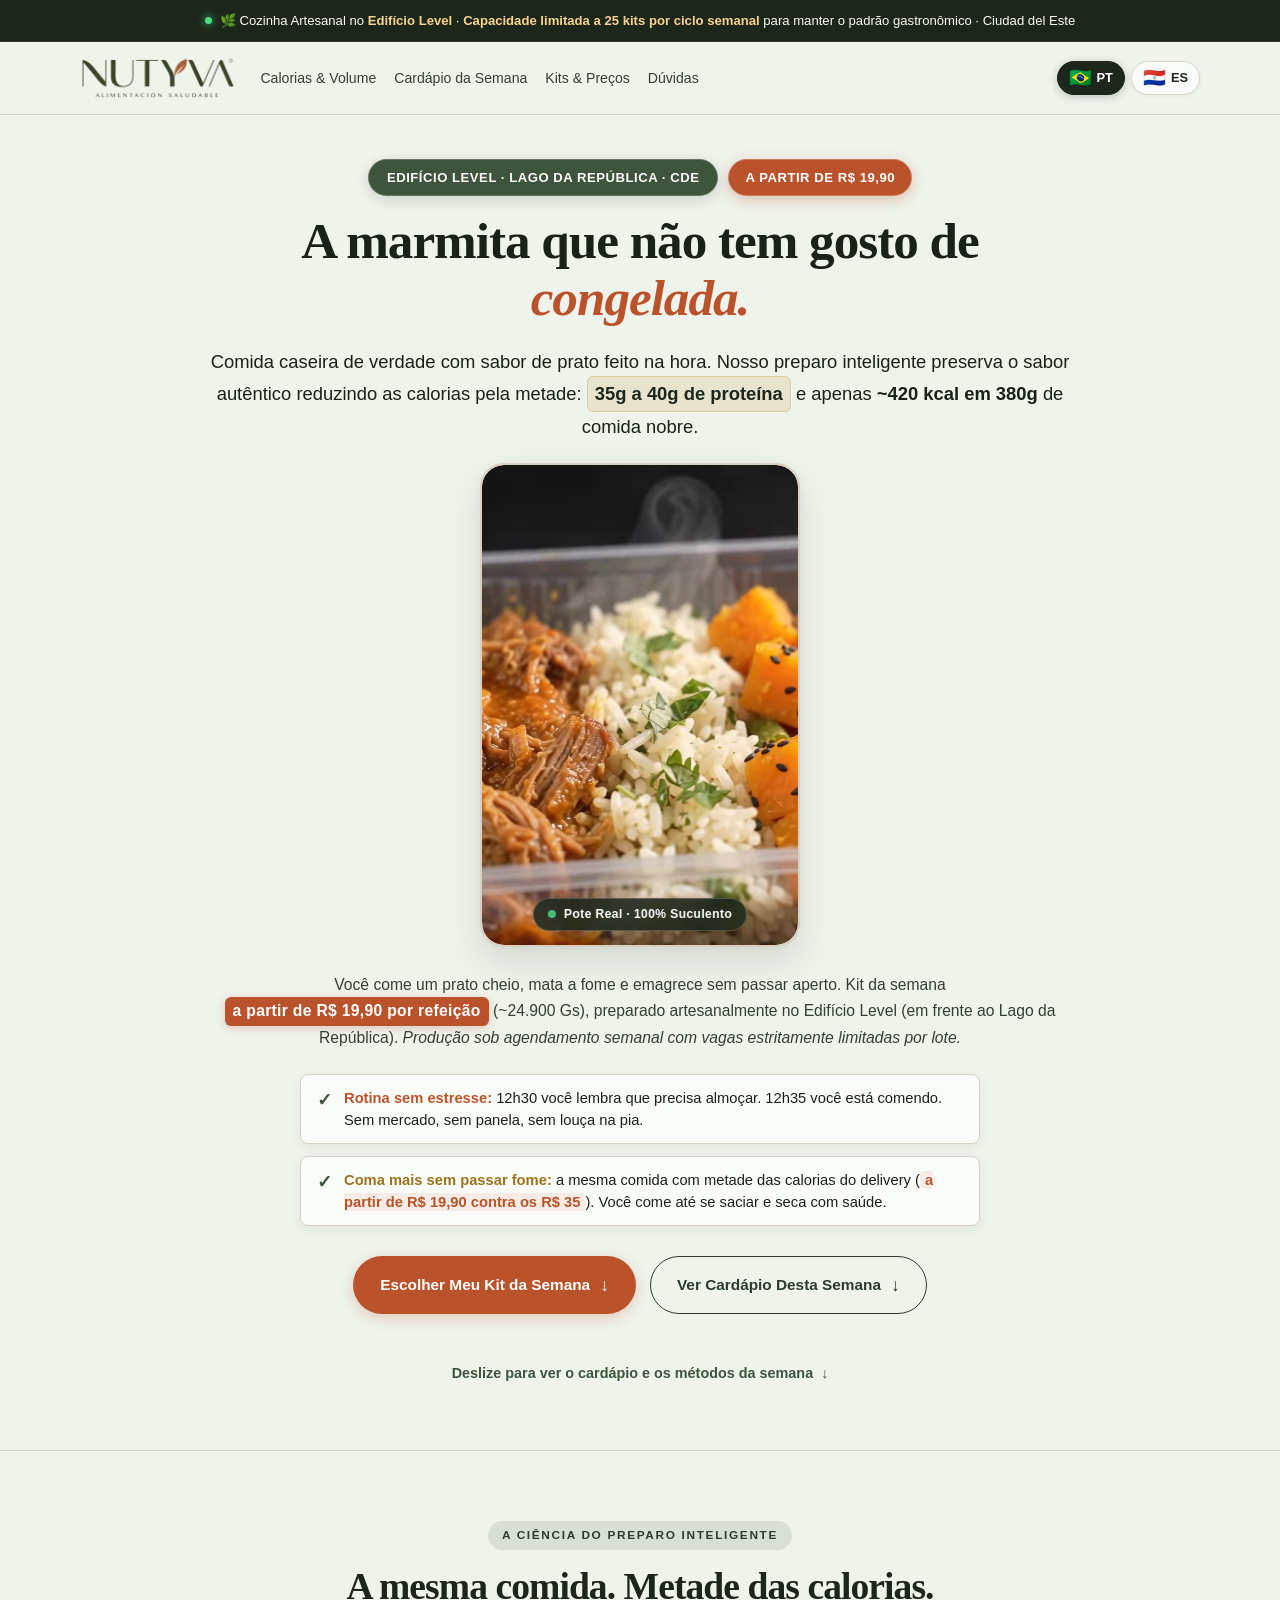
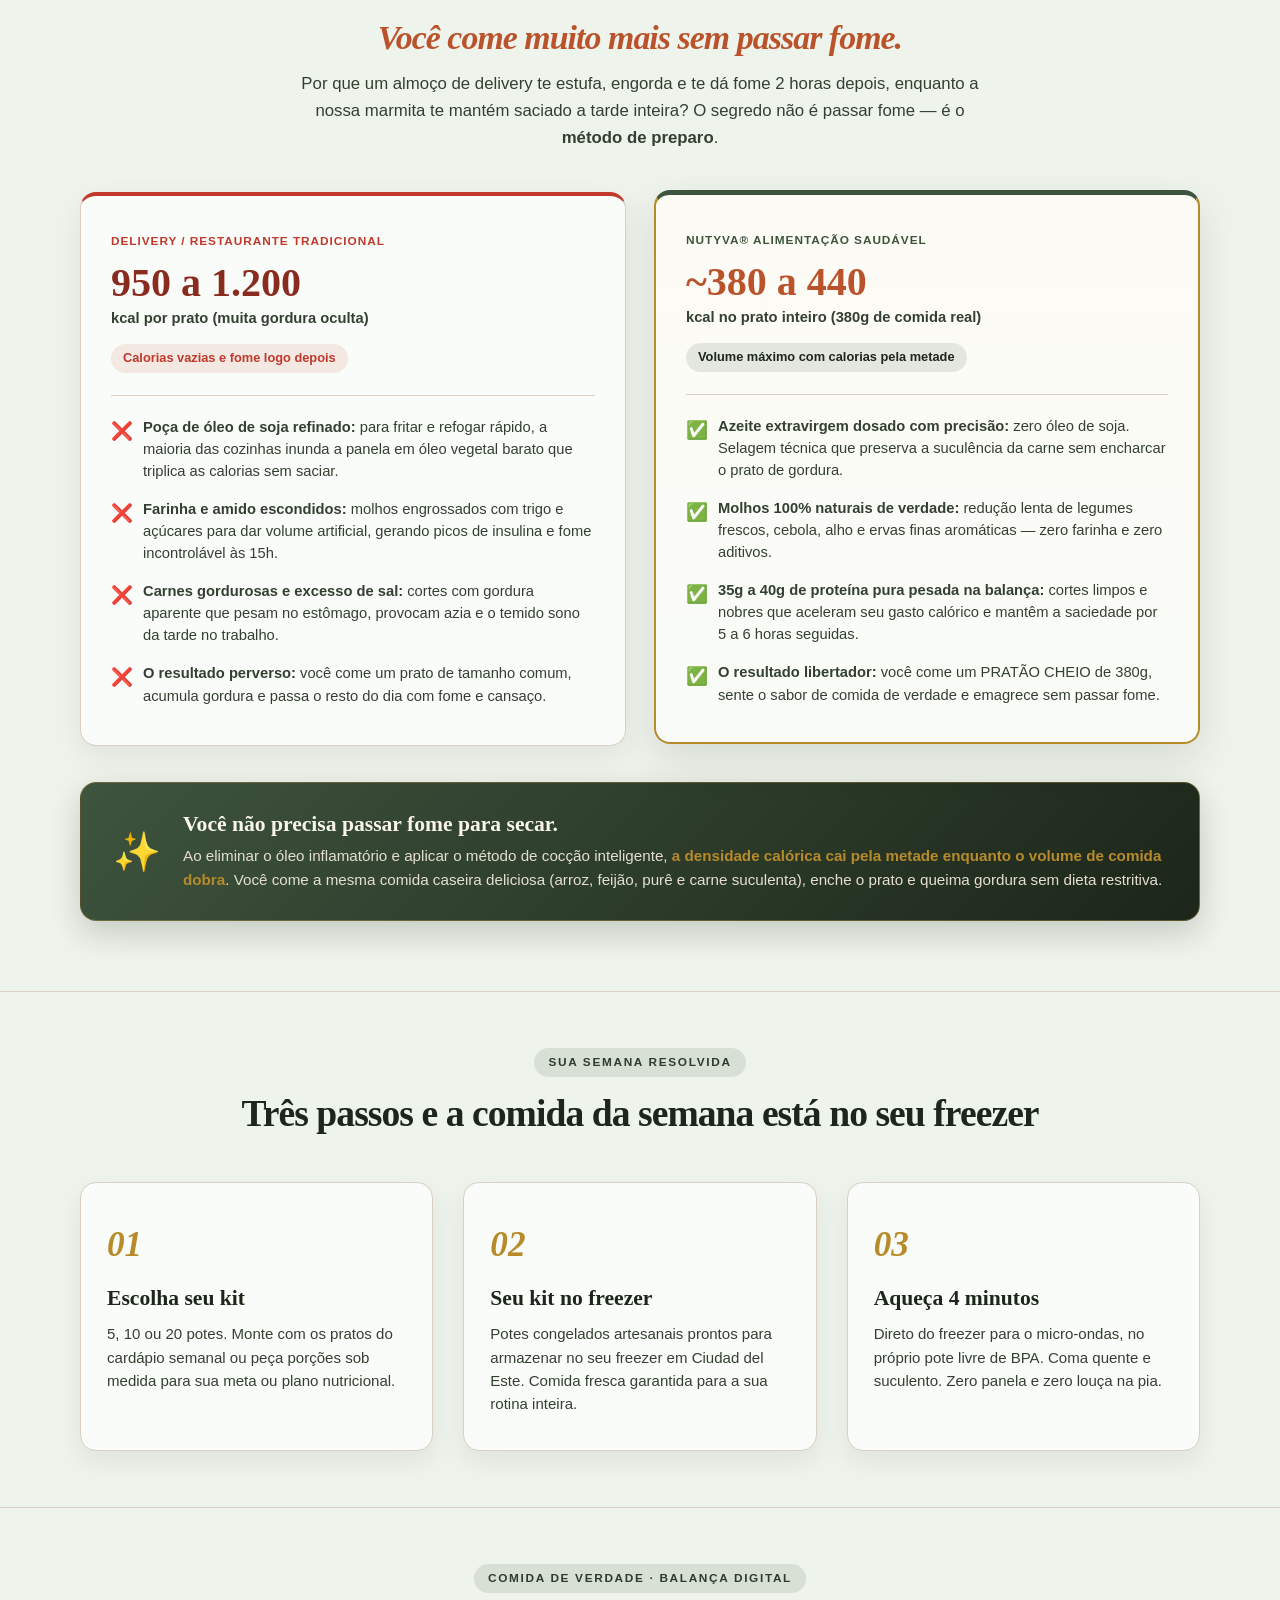
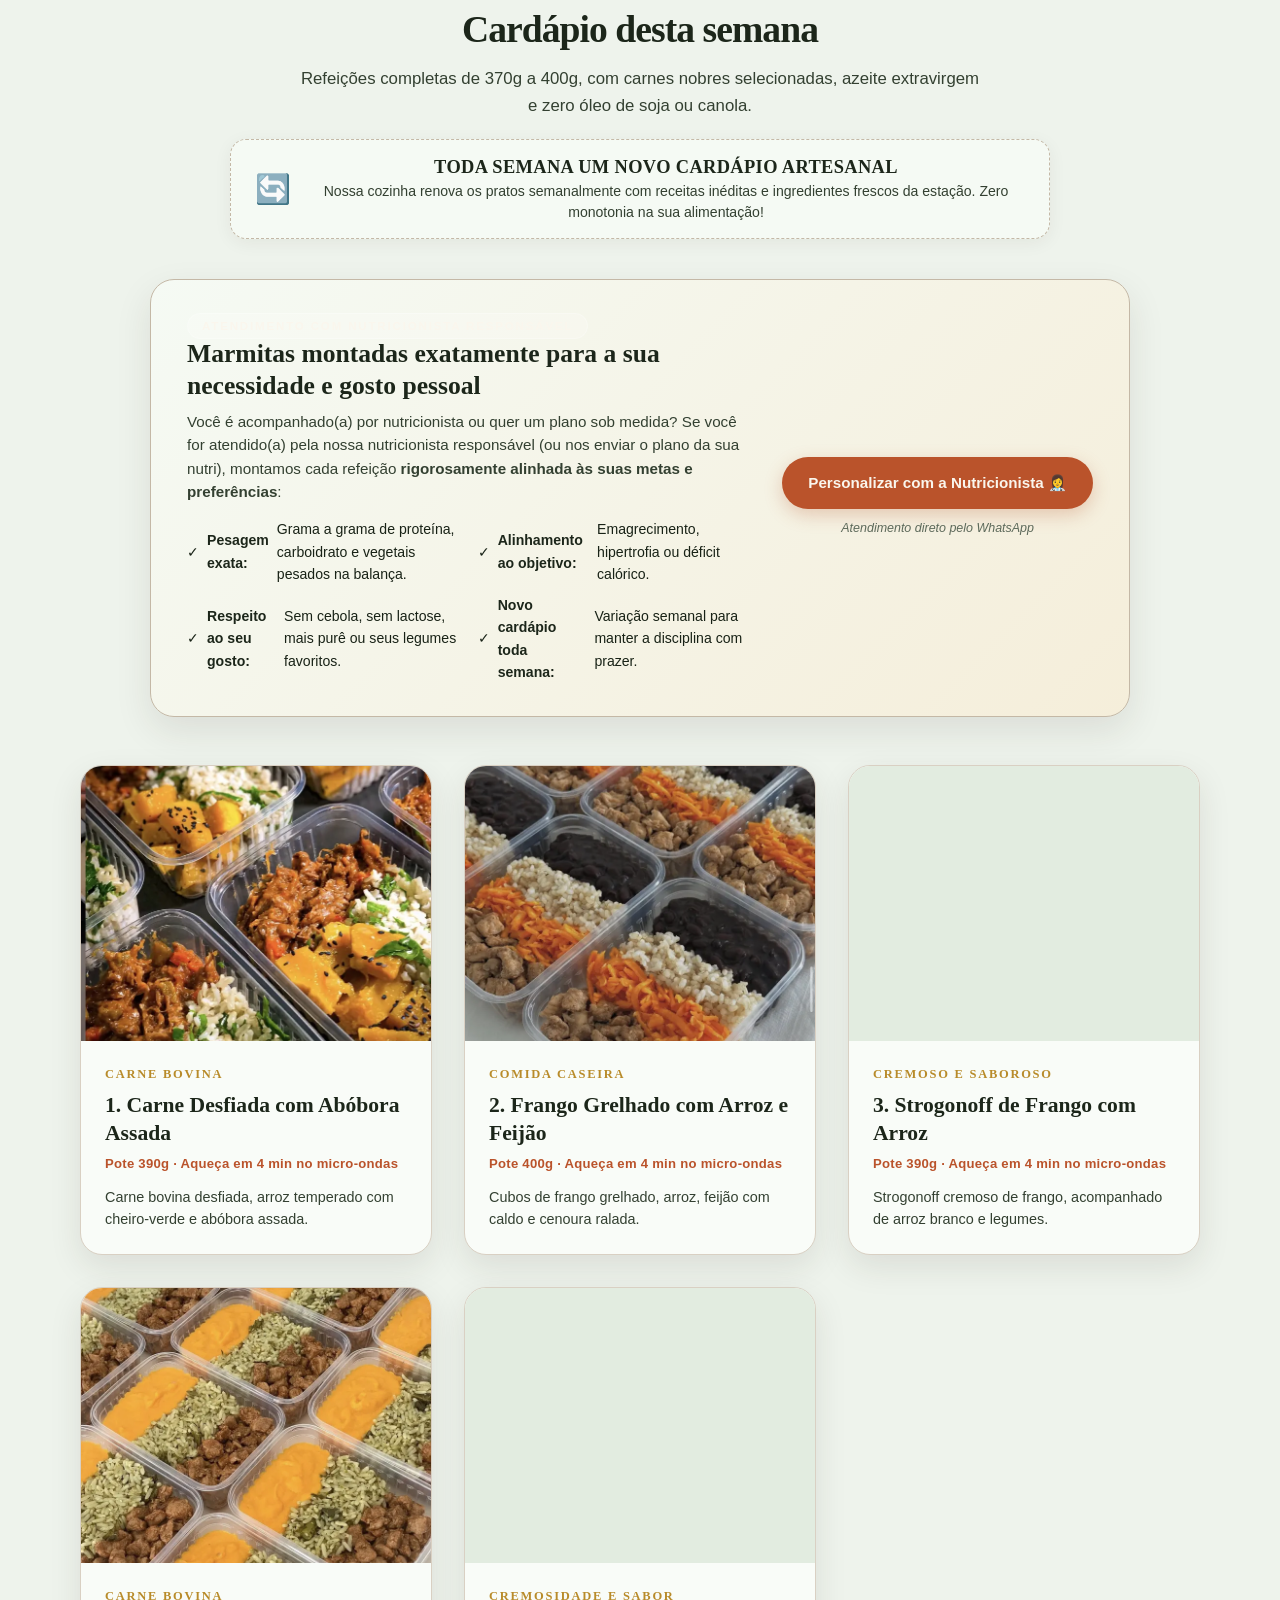
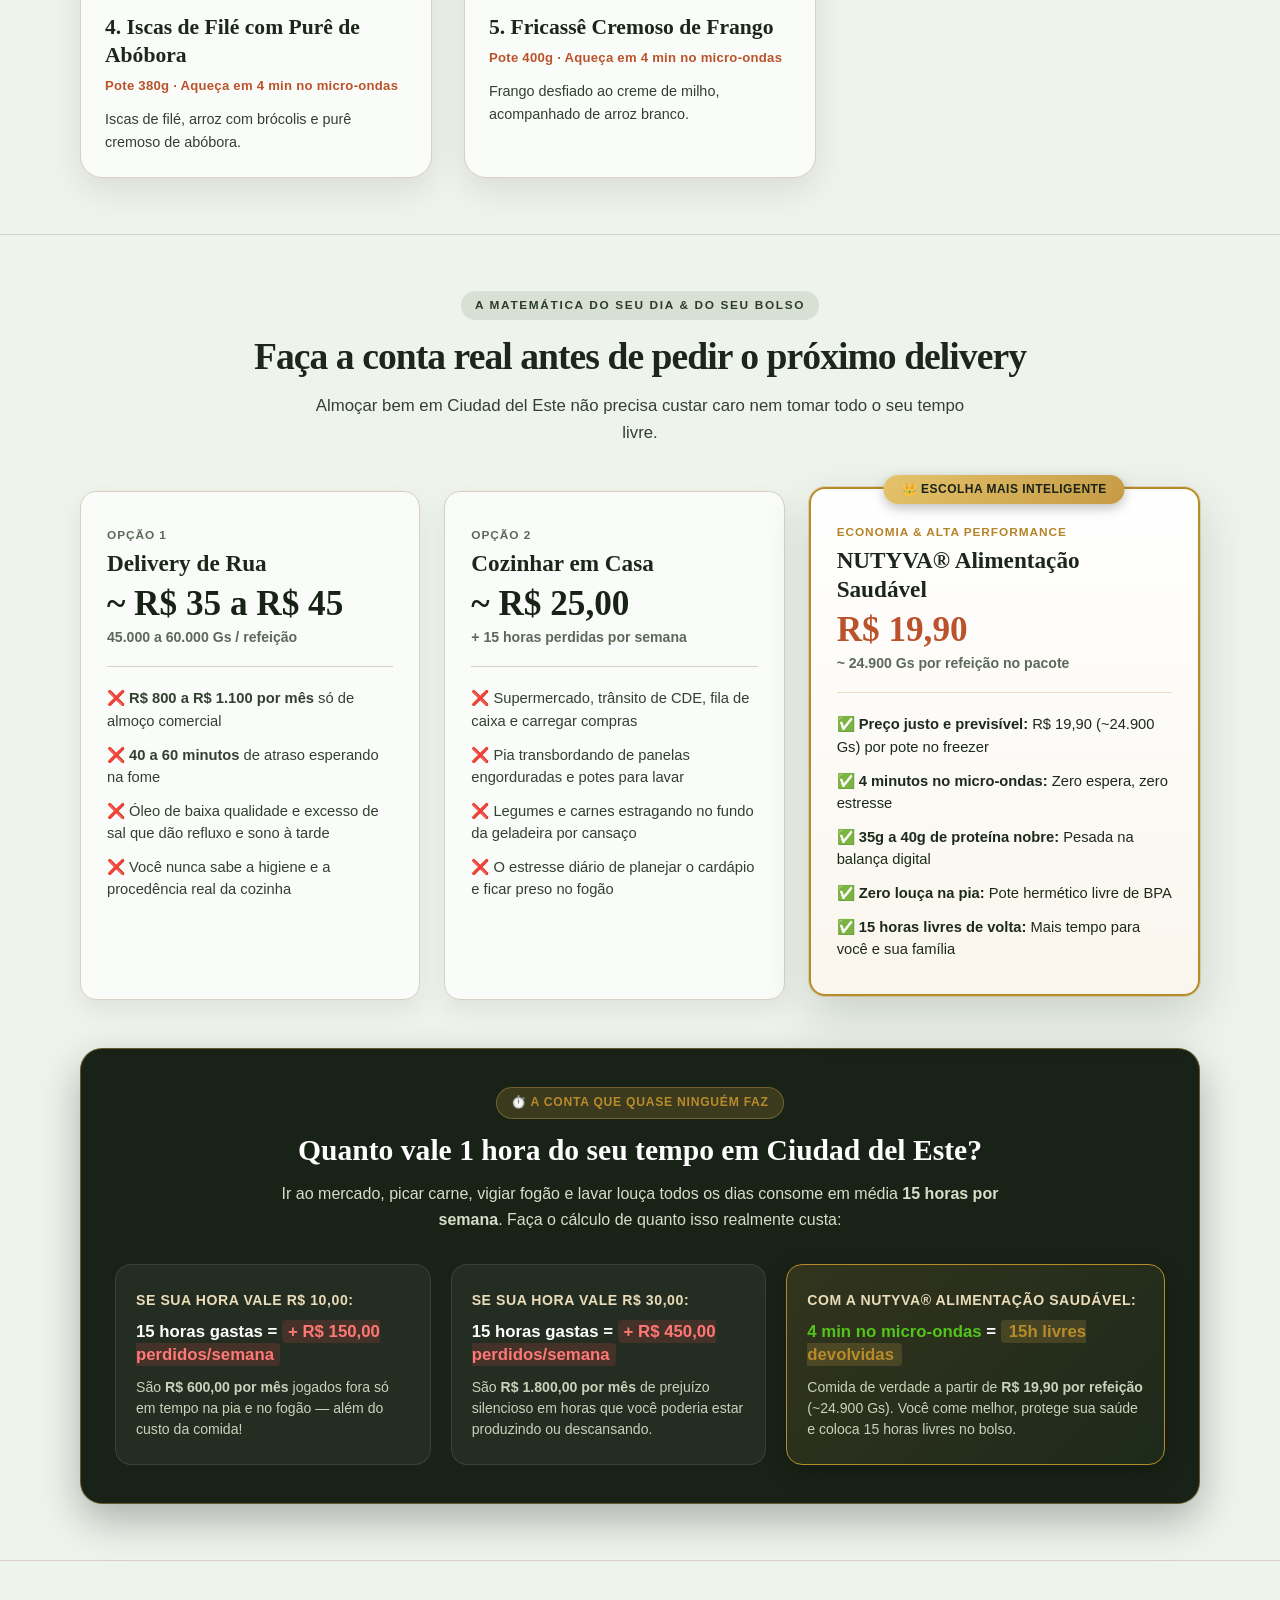
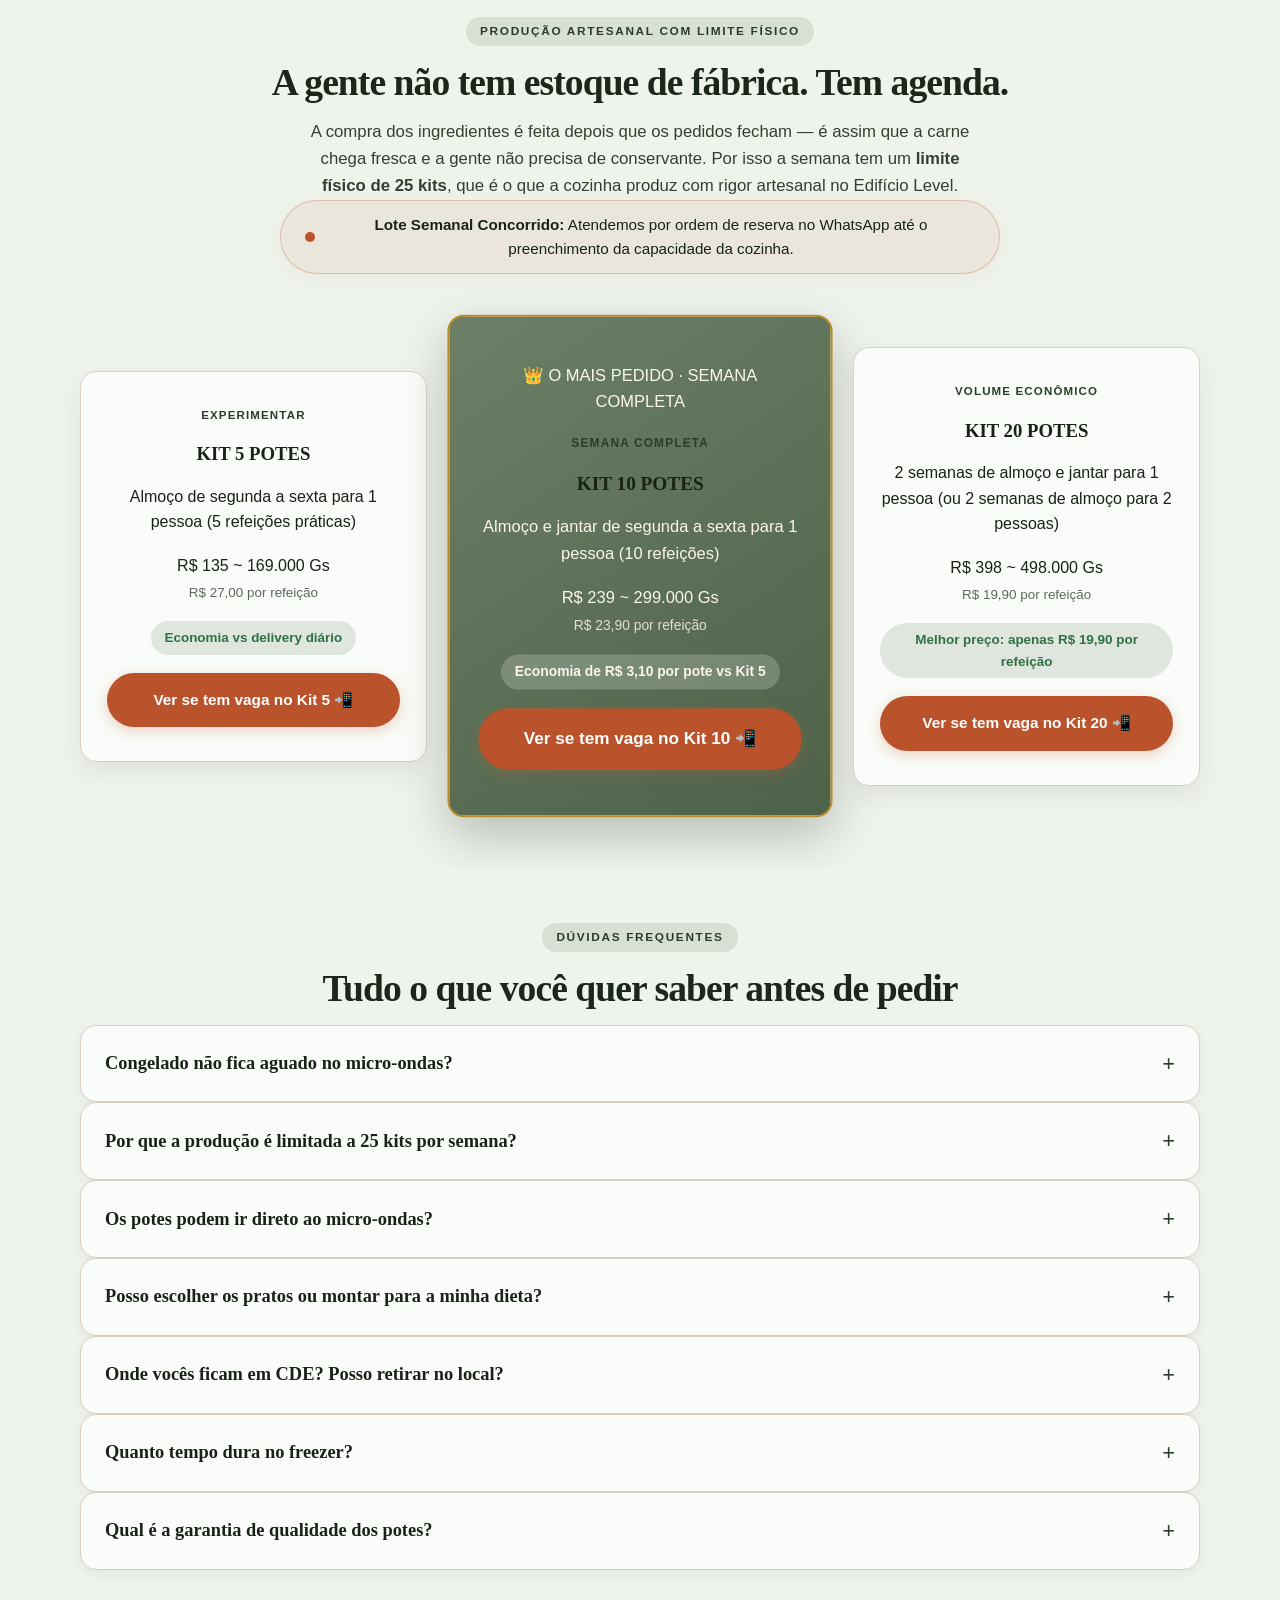
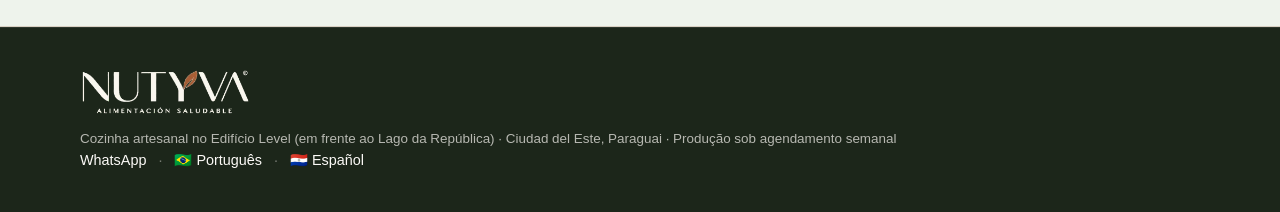
==== commit cb803978: "fix(pricing): refatora logica dos kits, escala progressiva de precos e remove card final redundante" ====
--- a/index.html
+++ b/index.html
@@ -3,20 +3,52 @@
 <head>
   <meta charset="UTF-8">
   <meta name="viewport" content="width=device-width, initial-scale=1.0">
-  <title>Marmitas congeladas em Ciudad del Este | NUTYVA® Alimentação Saudável</title>
-  <meta name="description" content="Marmitas congeladas artesanais em Ciudad del Este. 35g a 40g de proteína nobre, carnes selecionadas e zero água no prato. A partir de R$ 19,90 (~24.900 Gs).">
   
-  <!-- Favicons Oficiais NUTYVA® -->
-  <link rel="icon" type="image/png" href="favicon-96x96.png" sizes="96x96">
-  <link rel="shortcut icon" href="favicon.ico">
-  <link rel="apple-touch-icon" sizes="180x180" href="apple-touch-icon.png">
-  <meta name="apple-mobile-web-app-title" content="Nutyva">
-  <link rel="manifest" href="site.webmanifest">
-  
-  <!-- Estilos Gerais com Cache Buster Otimizado -->
-  <link rel="stylesheet" href="style.css?v=showcase-video-v1">
-
-  <!-- Meta Pixel Code Oficial - Pixel Marmita Fit -->
+  <!-- Preconnect e DNS-Prefetch para disparo ultra rápido do Meta Pixel -->
+  <link rel="preconnect" href="https://connect.facebook.net" crossorigin>
+  <link rel="preconnect" href="https://www.facebook.com" crossorigin>
+  <link rel="dns-prefetch" href="https://connect.facebook.net">
+  <link rel="dns-prefetch" href="https://www.facebook.com">
+
+  <!-- Detecção Automática Inteligente de Idioma (Celular/Navegador) -->
+  <script>
+    (function() {
+      try {
+        var manualLang = localStorage.getItem('nutyva_user_lang');
+        var params = new URLSearchParams(window.location.search);
+        var forceLang = params.get('lang');
+        if (forceLang === 'pt') {
+          localStorage.setItem('nutyva_user_lang', 'pt');
+          return;
+        }
+        if (forceLang === 'es') {
+          localStorage.setItem('nutyva_user_lang', 'es');
+          window.location.replace('/es' + window.location.search + window.location.hash);
+          return;
+        }
+        if (manualLang === 'pt') return;
+        if (manualLang === 'es') {
+          window.location.replace('/es' + window.location.search + window.location.hash);
+          return;
+        }
+        var navLang = (navigator.language || navigator.userLanguage || '').toLowerCase();
+        var navLangs = navigator.languages || [];
+        var isSpanish = navLang.indexOf('es') === 0;
+        if (!isSpanish && navLangs.length > 0) {
+          for (var i = 0; i < navLangs.length; i++) {
+            var l = navLangs[i].toLowerCase();
+            if (l.indexOf('es') === 0) { isSpanish = true; break; }
+            if (l.indexOf('pt') === 0) { break; }
+          }
+        }
+        if (isSpanish) {
+          window.location.replace('/es' + window.location.search + window.location.hash);
+        }
+      } catch (e) {}
+    })();
+  </script>
+
+  <!-- Meta Pixel Code Oficial - Disparo Imediato sem Delays (ID: 2242030616369158) -->
   <script>
   !function(f,b,e,v,n,t,s)
   {if(f.fbq)return;n=f.fbq=function(){n.callMethod?
@@ -33,6 +65,20 @@
   src="https://www.facebook.com/tr?id=2242030616369158&ev=PageView&noscript=1"
   /></noscript>
   <!-- End Meta Pixel Code -->
+
+  <title>Marmitas congeladas em Ciudad del Este | NUTYVA® Alimentação Saudável</title>
+  <meta name="description" content="Marmitas congeladas artesanais em Ciudad del Este. 35g a 40g de proteína nobre, carnes selecionadas e zero água no prato. A partir de R$ 19,90 (~24.900 Gs).">
+  
+  <!-- Favicons Oficiais NUTYVA® -->
+  <link rel="icon" type="image/png" href="favicon-96x96.png" sizes="96x96">
+  <link rel="shortcut icon" href="favicon.ico">
+  <link rel="apple-touch-icon" sizes="180x180" href="apple-touch-icon.png">
+  <meta name="apple-mobile-web-app-title" content="Nutyva">
+  <link rel="manifest" href="site.webmanifest">
+  
+  <!-- Estilos Gerais com Preload de Alta Prioridade -->
+  <link rel="preload" href="style.css?v=showcase-video-v1" as="style">
+  <link rel="stylesheet" href="style.css?v=showcase-video-v1">
 </head>
 
 <body>
@@ -43,16 +89,6 @@
       <div class="top-text">
         <span class="live-dot"></span>
         <span>🌿 Cozinha Artesanal no <strong>Edifício Level</strong> · <strong>Capacidade limitada a 25 kits por ciclo semanal</strong> para manter o padrão gastronômico · Ciudad del Este</span>
-      </div>
-      <div class="lang-selector-flags">
-        <a href="/" class="flag-pill active" title="Português (Brasil)">
-          <span class="flag-icon">🇧🇷</span>
-          <span class="flag-text">Brasil (PT)</span>
-        </a>
-        <a href="/es" class="flag-pill" title="Español (Paraguay)">
-          <span class="flag-icon">🇵🇾</span>
-          <span class="flag-text">Paraguay (ES)</span>
-        </a>
       </div>
     </div>
   </header>
@@ -106,11 +142,12 @@
             <div class="hero-video-card">
               <video 
                 class="hero-video-player"
+                autoplay
                 muted 
                 loop 
                 playsinline 
                 webkit-playsinline
-                preload="none"
+                preload="auto"
                 poster="assets/videos/nutyva_showcase_poster.webp">
                 <source src="assets/videos/nutyva_showcase_fast.webm" type="video/webm">
                 <source src="assets/videos/nutyva_showcase_fast.mp4" type="video/mp4">
@@ -529,54 +566,54 @@
         <div class="pricing-box">
           <div class="box-badge">EXPERIMENTAR</div>
           <h3 class="box-title">KIT 5 POTES</h3>
-          <p class="box-desc">Almoço de segunda a sexta para sua semana com praticidade e sabor</p>
+          <p class="box-desc">Almoço de segunda a sexta para 1 pessoa (5 refeições práticas)</p>
           <div class="box-price-tag">
             <span class="box-curr">R$</span>
-            <span class="box-val">99<small>,50</small></span>
-            <span class="box-pyg">~ 125.000 Gs</span>
-            <span class="box-per-unit">R$ 19,90 por refeição</span>
-          </div>
-          <div class="box-saving">Economia de ~R$ 75 vs delivery</div>
-          <!-- WhatsApp somente após a pessoa escolher o kit -->
-          <a href="https://wa.me/5551981338580?text=Ol%C3%A1!%20Quero%20agendar%20o%20*Kit%205%20Potes*%20(R%24%2099%2C50%20%2F%20~125.000%20Gs)%20a%20R%24%2019%2C90%20por%20refei%C3%A7%C3%A3o." target="_blank" rel="noopener" class="btn btn-terracota btn-full">
-            Garantir Vaga no Kit 5 📲
+            <span class="box-val">135</span>
+            <span class="box-pyg">~ 169.000 Gs</span>
+            <span class="box-per-unit">R$ 27,00 por refeição</span>
+          </div>
+          <div class="box-saving">Economia vs delivery diário</div>
+          <!-- WhatsApp para consultar vaga no Kit 5 -->
+          <a href="https://wa.me/5551981338580?text=Ol%C3%A1!%20Gostaria%20de%20saber%20se%20ainda%20tem%20vaga%20para%20o%20*Kit%205%20Potes*%20(R%24%20135%20%2F%20~169.000%20Gs)%20nesta%20semana." target="_blank" rel="noopener" class="btn btn-terracota btn-full">
+            Ver se tem vaga no Kit 5 📲
           </a>
         </div>
 
         <!-- KIT 10 (DESTACADO) -->
         <div class="pricing-box featured-pricing-box">
-          <div class="featured-top-ribbon">👑 O MAIS PEDIDO · RESOLVE SUA SEMANA</div>
+          <div class="featured-top-ribbon">👑 O MAIS PEDIDO · SEMANA COMPLETA</div>
           <div class="box-badge gold">SEMANA COMPLETA</div>
           <h3 class="box-title">KIT 10 POTES</h3>
-          <p class="box-desc">Almoço e jantar garantidos de segunda a sexta para você e sua família</p>
+          <p class="box-desc">Almoço e jantar de segunda a sexta para 1 pessoa (10 refeições)</p>
           <div class="box-price-tag">
             <span class="box-curr">R$</span>
-            <span class="box-val">199</span>
-            <span class="box-pyg">~ 249.000 Gs</span>
-            <span class="box-per-unit">R$ 19,90 por refeição</span>
-          </div>
-          <div class="box-saving gold-saving">Economia de ~R$ 150 vs delivery</div>
-          <!-- WhatsApp somente após a pessoa escolher o kit -->
-          <a href="https://wa.me/5551981338580?text=Ol%C3%A1!%20Quero%20garantir%20o%20*Kit%2010%20Potes*%20(R%24%20199%20%2F%20~249.000%20Gs)%20com%20almo%C3%A7o%20e%20jantar%20da%20semana." target="_blank" rel="noopener" class="btn btn-terracota btn-full btn-large btn-sheen">
-            Garantir Vaga no Kit 10 📲
+            <span class="box-val">239</span>
+            <span class="box-pyg">~ 299.000 Gs</span>
+            <span class="box-per-unit">R$ 23,90 por refeição</span>
+          </div>
+          <div class="box-saving gold-saving">Economia de R$ 3,10 por pote vs Kit 5</div>
+          <!-- WhatsApp para consultar vaga no Kit 10 -->
+          <a href="https://wa.me/5551981338580?text=Ol%C3%A1!%20Gostaria%20de%20saber%20se%20ainda%20tem%20vaga%20para%20o%20*Kit%2010%20Potes*%20(R%24%20239%20%2F%20~299.000%20Gs)%20com%20almo%C3%A7o%20e%20jantar%20nesta%20semana." target="_blank" rel="noopener" class="btn btn-terracota btn-full btn-large btn-sheen">
+            Ver se tem vaga no Kit 10 📲
           </a>
         </div>
 
         <!-- KIT 20 -->
         <div class="pricing-box">
-          <div class="box-badge">CASAL OU QUINZENA</div>
+          <div class="box-badge">VOLUME ECONÔMICO</div>
           <h3 class="box-title">KIT 20 POTES</h3>
-          <p class="box-desc">Duas semanas tranquilas para você, ou o mês do casal resolvido</p>
+          <p class="box-desc">2 semanas de almoço e jantar para 1 pessoa (ou 2 semanas de almoço para 2 pessoas)</p>
           <div class="box-price-tag">
             <span class="box-curr">R$</span>
             <span class="box-val">398</span>
             <span class="box-pyg">~ 498.000 Gs</span>
             <span class="box-per-unit">R$ 19,90 por refeição</span>
           </div>
-          <div class="box-saving">Economia de ~R$ 300 vs delivery</div>
-          <!-- WhatsApp somente após a pessoa escolher o kit -->
-          <a href="https://wa.me/5551981338580?text=Ol%C3%A1!%20Quero%20agendar%20o%20*Kit%2020%20Potes*%20(R%24%20398%20%2F%20~498.000%20Gs)%20por%20R%24%2019%2C90%20por%20refei%C3%A7%C3%A3o." target="_blank" rel="noopener" class="btn btn-terracota btn-full">
-            Garantir Vaga no Kit 20 📲
+          <div class="box-saving">Melhor preço: apenas R$ 19,90 por refeição</div>
+          <!-- WhatsApp para consultar vaga no Kit 20 -->
+          <a href="https://wa.me/5551981338580?text=Ol%C3%A1!%20Gostaria%20de%20saber%20se%20ainda%20tem%20vaga%20para%20o%20*Kit%2020%20Potes*%20(R%24%20398%20%2F%20~498.000%20Gs)%20a%20R%24%2019%2C90%20por%20refei%C3%A7%C3%A3o%20nesta%20semana." target="_blank" rel="noopener" class="btn btn-terracota btn-full">
+            Ver se tem vaga no Kit 20 📲
           </a>
         </div>
       </div>
@@ -679,160 +716,6 @@
     </div>
   </section>
 
-  <!-- SEÇÃO 10: MONTE SUA PRÓPRIA DIETA & KIT (FORMULÁRIO INTERATIVO) -->
-  <section class="section form-section" id="formulario">
-    <div class="container">
-      <div class="form-cockpit-box">
-        <div class="form-cockpit-header text-center">
-          <span class="eyebrow">🥗 PERSONALIZAÇÃO & DIETA SOB MEDIDA</span>
-          <h2 class="section-title">Monte a sua própria dieta e seu kit</h2>
-          <p class="section-subtitle">
-            Defina seu objetivo, suas preferências de proteínas e carbo ou envie a dieta da sua nutricionista. Nós preparamos tudo sob medida em CDE:
-          </p>
-        </div>
-
-        <form id="order-builder-form" class="builder-interactive-form">
-          <div class="form-double-cols">
-            <div class="form-cell">
-              <label for="f-name">1. Seu Nome Completo</label>
-              <input type="text" id="f-name" required placeholder="Ex: Roberto Silva">
-            </div>
-
-            <div class="form-cell">
-              <label for="f-bairro">2. Bairro / Região em CDE</label>
-              <select id="f-bairro" required>
-                <option value="">Selecione sua região...</option>
-                <option value="Paraná Country Club">Paraná Country Club</option>
-                <option value="Hernandarias">Hernandarias</option>
-                <option value="Área 1">Área 1</option>
-                <option value="Área 2">Área 2</option>
-                <option value="Área 3">Área 3</option>
-                <option value="Área 4">Área 4</option>
-                <option value="Boquerón">Boquerón</option>
-                <option value="Outro bairro em CDE">Outro bairro em CDE</option>
-              </select>
-            </div>
-
-            <div class="form-cell full-width">
-              <label for="f-kit">3. Quantidade de Marmitas da Semana</label>
-              <select id="f-kit" required>
-                <option value="Kit 10 Potes (R$ 199 / ~249.000 Gs) - Almoço + Jantar">Kit 10 Potes (R$ 199 / ~249.000 Gs) — 👑 Semana Completa (Almoço + Jantar)</option>
-                <option value="Kit 5 Potes (R$ 99,50 / ~125.000 Gs) - Almoço Seg-Sex">Kit 5 Potes (R$ 99,50 / ~125.000 Gs) — Almoço Seg-Sex (5 Refeições)</option>
-                <option value="Kit 20 Potes (R$ 398 / ~498.000 Gs) - Casal ou Quinzena">Kit 20 Potes (R$ 398 / ~498.000 Gs) — Casal ou Quinzena</option>
-              </select>
-            </div>
-          </div>
-
-          <!-- PASSO 4: OBJETIVO DA DIETA -->
-          <div class="form-cell full-width form-step-group">
-            <label class="step-group-title">4. Qual é o seu objetivo com a dieta?</label>
-            <div class="diet-options-grid">
-              <label class="diet-option-pill">
-                <input type="radio" name="f-objetivo" value="Emagrecimento / Déficit Calórico" checked>
-                <span>📉 Emagrecimento / Déficit Calórico</span>
-              </label>
-              <label class="diet-option-pill">
-                <input type="radio" name="f-objetivo" value="Hipertrofia / Ganho de Massa">
-                <span>💪 Hipertrofia / Ganho de Massa</span>
-              </label>
-              <label class="diet-option-pill">
-                <input type="radio" name="f-objetivo" value="Manutenção & Vida Prática">
-                <span>⚖️ Manutenção & Comer Bem</span>
-              </label>
-              <label class="diet-option-pill">
-                <input type="radio" name="f-objetivo" value="Plano da Minha Nutricionista">
-                <span>👩‍⚕️ Plano da Minha Nutricionista</span>
-              </label>
-            </div>
-          </div>
-
-          <!-- PASSO 5: PREFERÊNCIA DE PROTEÍNAS -->
-          <div class="form-cell full-width form-step-group">
-            <label class="step-group-title">5. Preferência de Proteínas nos Potes:</label>
-            <div class="diet-options-grid">
-              <label class="diet-option-pill">
-                <input type="radio" name="f-proteina" value="Variado (Carne bovina + Frango + Peixe)" checked>
-                <span>🥩 Variado (Carne nobre, frango e peixe)</span>
-              </label>
-              <label class="diet-option-pill">
-                <input type="radio" name="f-proteina" value="Sem Peixe (Apenas carne bovina e frango)">
-                <span>🍗 Sem Peixe (Carne bovina e frango)</span>
-              </label>
-              <label class="diet-option-pill">
-                <input type="radio" name="f-proteina" value="Sem Carne Vermelha (Apenas frango, peixe e ovos)">
-                <span>🐟 Sem Carne Vermelha (Frango e peixe)</span>
-              </label>
-            </div>
-          </div>
-
-          <!-- PASSO 6: BASE E CARBOIDRATOS -->
-          <div class="form-cell full-width form-step-group">
-            <label class="step-group-title">6. Preferência de Base & Carboidratos:</label>
-            <div class="diet-options-grid">
-              <label class="diet-option-pill">
-                <input type="radio" name="f-carbo" value="Tradicional (Arroz, feijão caseiro, purês nobres e mandioca)" checked>
-                <span>🍚 Tradicional (Arroz, feijão, purês e mandioca)</span>
-              </label>
-              <label class="diet-option-pill">
-                <input type="radio" name="f-carbo" value="Low Carb (Abóbora assada, legumes salteados e purês vegetais)">
-                <span>🥑 Low Carb (Abóbora e legumes no vapor)</span>
-              </label>
-              <label class="diet-option-pill">
-                <input type="radio" name="f-carbo" value="Equilibrado Meio a Meio">
-                <span>🥗 Meio a Meio (Metade Low Carb, metade Tradicional)</span>
-              </label>
-            </div>
-          </div>
-
-          <!-- PASSO 7: RESTRIÇÕES ALIMENTARES -->
-          <div class="form-cell full-width form-step-group">
-            <label class="step-group-title">7. Restrições ou Cuidados Especiais (Marque se tiver):</label>
-            <div class="chips-flex-wrap">
-              <label class="interactive-chip">
-                <input type="checkbox" name="f-diet" value="Sem Lactose">
-                <span>🥛 Sem Lactose</span>
-              </label>
-              <label class="interactive-chip">
-                <input type="checkbox" name="f-diet" value="Sem Glúten">
-                <span>🌾 Sem Glúten</span>
-              </label>
-              <label class="interactive-chip">
-                <input type="checkbox" name="f-diet" value="Sem Cebola / Alho">
-                <span>🧅 Sem Cebola</span>
-              </label>
-              <label class="interactive-chip">
-                <input type="checkbox" name="f-diet" value="Sem Pimenta">
-                <span>🌶️ Sem Pimenta</span>
-              </label>
-              <label class="interactive-chip">
-                <input type="checkbox" name="f-diet" value="Mais Vegetais">
-                <span>🥦 Mais Vegetais</span>
-              </label>
-              <label class="interactive-chip">
-                <input type="checkbox" name="f-diet" value="Gramaturas Rigorosas da Nutri">
-                <span>📋 Gramaturas Rigorosas</span>
-              </label>
-            </div>
-          </div>
-
-          <!-- PASSO 8: OBSERVAÇÕES E GRAMATURAS -->
-          <div class="form-cell full-width">
-            <label for="f-obs">8. Gramaturas da sua dieta ou ingredientes que prefere evitar (Opcional):</label>
-            <textarea id="f-obs" rows="3" placeholder="Ex: Minha nutri prescreveu 140g de frango e 80g de batata-doce; ou não gosto de quiabo e prefiro purê de abóbora..."></textarea>
-          </div>
-
-          <div class="form-submit-row">
-            <button type="submit" id="btn-submit-form" class="btn btn-terracota btn-large btn-full btn-sheen">
-              <span>Montar Minha Dieta e Enviar no WhatsApp 📲</span>
-            </button>
-            <p class="form-submit-note">
-              🔒 Suas escolhas abrem diretamente na conversa do WhatsApp para combinarmos o lote da semana sem compromisso.
-            </p>
-          </div>
-        </form>
-      </div>
-    </div>
-  </section>
 
   <!-- RODAPÉ -->
   <footer class="site-footer">
--- a/style.css
+++ b/style.css
@@ -92,8 +92,9 @@
 html {
   scroll-behavior: smooth;
   font-size: 16px;
-  overflow-x: hidden;
-  max-width: 100vw;
+  overflow-x: clip;
+  max-width: 100%;
+  width: 100%;
 }
 
 body {
@@ -104,8 +105,8 @@
   -webkit-font-smoothing: antialiased;
   -moz-osx-font-smoothing: grayscale;
   position: relative;
-  overflow-x: hidden;
-  max-width: 100vw;
+  overflow-x: clip;
+  max-width: 100%;
   width: 100%;
 }
 
@@ -487,7 +488,7 @@
 }
 
 .section {
-  padding: 85px 0;
+  padding: 56px 0;
 }
 
 /* ==========================================================================
@@ -503,9 +504,10 @@
 
 .top-flex {
   display: flex;
-  justify-content: space-between;
+  justify-content: center;
   align-items: center;
   gap: 16px;
+  text-align: center;
 }
 
 .top-text {
@@ -1080,9 +1082,11 @@
   width: 100%;
   max-width: 100%;
   overflow: hidden;
-  margin-top: 28px;
+  overflow-x: clip;
+  contain: paint;
+  margin-top: 22px;
   position: relative;
-  padding: 6px 0 14px 0;
+  padding: 6px 0 12px 0;
   mask-image: linear-gradient(to right, transparent, black 4%, black 96%, transparent);
   -webkit-mask-image: linear-gradient(to right, transparent, black 4%, black 96%, transparent);
 }
@@ -3269,23 +3273,30 @@
     display: none;
   }
 
-  /* Ajustes Mobile para Cabeçalho com Bandeiras */
+  /* Barra Superior de Aviso no Mobile - Compacta e Elegante */
+  .top-announcement {
+    padding: 7px 0;
+    font-size: 0.76rem;
+    line-height: 1.35;
+  }
+
   .top-flex {
-    flex-direction: column;
-    align-items: flex-start;
-    gap: 8px;
-  }
-  
-  .lang-selector-flags {
-    width: 100%;
-    justify-content: flex-start;
-    padding-top: 4px;
-    border-top: 1px solid rgba(255, 255, 255, 0.08);
+    flex-direction: row;
+    justify-content: center;
+    align-items: center;
+    text-align: center;
+    gap: 6px;
+  }
+
+  .top-text {
+    justify-content: center;
+    text-align: center;
+    font-size: 0.76rem;
   }
 
   .nav-logo-img {
-    height: 36px;
-    max-width: 150px;
+    height: 38px;
+    max-width: 145px;
   }
 
   .nav-logo .logo-serif,
@@ -3305,13 +3316,28 @@
     display: none;
   }
 
+  .nav-flag-switcher {
+    display: flex;
+    align-items: center;
+    gap: 6px;
+    margin-left: auto;
+    flex-shrink: 0;
+  }
+
   .flag-chip {
-    padding: 4px 8px;
-    font-size: 0.74rem;
+    padding: 6px 11px;
+    min-height: 36px;
+    font-size: 0.78rem;
+    font-weight: 800;
+    display: inline-flex;
+    align-items: center;
+    justify-content: center;
+    gap: 5px;
+    touch-action: manipulation;
   }
 
   .flag-chip .chip-flag {
-    font-size: 1rem;
+    font-size: 1.15rem;
   }
 }
 
@@ -3648,5 +3674,105 @@
   }
 }
 
-
-
+/* ==========================================================================
+   SEÇÃO FINAL: CHECK DE VAGAS DA SEMANA (ZERO ATRITO DIRETO NO WHATSAPP)
+   ========================================================================== */
+.closing-cta-card {
+  background-color: var(--bg-card);
+  border: 1.5px solid var(--border-subtle);
+  border-radius: var(--radius-lg);
+  padding: 44px 32px;
+  text-align: center;
+  max-width: 780px;
+  margin: 0 auto;
+  box-shadow: var(--shadow-card);
+  position: relative;
+}
+
+.closing-badge {
+  display: inline-flex;
+  align-items: center;
+  gap: 8px;
+  background-color: rgba(62, 84, 61, 0.12);
+  color: var(--bg-sage);
+  font-size: 0.82rem;
+  font-weight: 800;
+  letter-spacing: 0.04em;
+  text-transform: uppercase;
+  padding: 6px 14px;
+  border-radius: var(--radius-pill);
+  margin-bottom: 16px;
+}
+
+.closing-title {
+  font-family: var(--font-serif);
+  font-size: 2.1rem;
+  line-height: 1.25;
+  color: var(--bg-dark-accent);
+  margin-bottom: 14px;
+}
+
+.closing-desc {
+  font-size: 1.05rem;
+  color: var(--text-secondary);
+  max-width: 620px;
+  margin: 0 auto 22px auto;
+  line-height: 1.55;
+}
+
+.closing-badges-row {
+  display: flex;
+  justify-content: center;
+  flex-wrap: wrap;
+  gap: 10px;
+  margin-bottom: 28px;
+}
+
+.closing-pill-item {
+  background-color: var(--bg-surface);
+  border: 1px solid var(--border-subtle);
+  padding: 6px 14px;
+  border-radius: var(--radius-pill);
+  font-size: 0.85rem;
+  font-weight: 700;
+  color: var(--text-secondary);
+}
+
+.closing-btn {
+  max-width: 540px;
+  margin: 0 auto;
+  font-size: 1.15rem;
+  padding: 18px 24px;
+}
+
+.closing-note {
+  margin-top: 14px;
+  font-size: 0.82rem;
+  color: var(--text-muted);
+}
+
+@media (max-width: 600px) {
+  .section {
+    padding: 38px 0;
+  }
+  .hero-section {
+    padding: 24px 0 36px 0;
+  }
+  .closing-cta-card {
+    padding: 28px 18px;
+  }
+  .closing-title {
+    font-size: 1.55rem;
+  }
+  .closing-desc {
+    font-size: 0.93rem;
+  }
+  .closing-btn {
+    font-size: 0.98rem;
+    padding: 16px 16px;
+  }
+}
+
+
+
+
--- a/style.css
+++ b/style.css
@@ -92,8 +92,9 @@
 html {
   scroll-behavior: smooth;
   font-size: 16px;
-  overflow-x: hidden;
-  max-width: 100vw;
+  overflow-x: clip;
+  max-width: 100%;
+  width: 100%;
 }
 
 body {
@@ -104,8 +105,8 @@
   -webkit-font-smoothing: antialiased;
   -moz-osx-font-smoothing: grayscale;
   position: relative;
-  overflow-x: hidden;
-  max-width: 100vw;
+  overflow-x: clip;
+  max-width: 100%;
   width: 100%;
 }
 
@@ -487,7 +488,7 @@
 }
 
 .section {
-  padding: 85px 0;
+  padding: 56px 0;
 }
 
 /* ==========================================================================
@@ -503,9 +504,10 @@
 
 .top-flex {
   display: flex;
-  justify-content: space-between;
+  justify-content: center;
   align-items: center;
   gap: 16px;
+  text-align: center;
 }
 
 .top-text {
@@ -1080,9 +1082,11 @@
   width: 100%;
   max-width: 100%;
   overflow: hidden;
-  margin-top: 28px;
+  overflow-x: clip;
+  contain: paint;
+  margin-top: 22px;
   position: relative;
-  padding: 6px 0 14px 0;
+  padding: 6px 0 12px 0;
   mask-image: linear-gradient(to right, transparent, black 4%, black 96%, transparent);
   -webkit-mask-image: linear-gradient(to right, transparent, black 4%, black 96%, transparent);
 }
@@ -3269,23 +3273,30 @@
     display: none;
   }
 
-  /* Ajustes Mobile para Cabeçalho com Bandeiras */
+  /* Barra Superior de Aviso no Mobile - Compacta e Elegante */
+  .top-announcement {
+    padding: 7px 0;
+    font-size: 0.76rem;
+    line-height: 1.35;
+  }
+
   .top-flex {
-    flex-direction: column;
-    align-items: flex-start;
-    gap: 8px;
-  }
-  
-  .lang-selector-flags {
-    width: 100%;
-    justify-content: flex-start;
-    padding-top: 4px;
-    border-top: 1px solid rgba(255, 255, 255, 0.08);
+    flex-direction: row;
+    justify-content: center;
+    align-items: center;
+    text-align: center;
+    gap: 6px;
+  }
+
+  .top-text {
+    justify-content: center;
+    text-align: center;
+    font-size: 0.76rem;
   }
 
   .nav-logo-img {
-    height: 36px;
-    max-width: 150px;
+    height: 38px;
+    max-width: 145px;
   }
 
   .nav-logo .logo-serif,
@@ -3305,13 +3316,28 @@
     display: none;
   }
 
+  .nav-flag-switcher {
+    display: flex;
+    align-items: center;
+    gap: 6px;
+    margin-left: auto;
+    flex-shrink: 0;
+  }
+
   .flag-chip {
-    padding: 4px 8px;
-    font-size: 0.74rem;
+    padding: 6px 11px;
+    min-height: 36px;
+    font-size: 0.78rem;
+    font-weight: 800;
+    display: inline-flex;
+    align-items: center;
+    justify-content: center;
+    gap: 5px;
+    touch-action: manipulation;
   }
 
   .flag-chip .chip-flag {
-    font-size: 1rem;
+    font-size: 1.15rem;
   }
 }
 
@@ -3648,5 +3674,105 @@
   }
 }
 
-
-
+/* ==========================================================================
+   SEÇÃO FINAL: CHECK DE VAGAS DA SEMANA (ZERO ATRITO DIRETO NO WHATSAPP)
+   ========================================================================== */
+.closing-cta-card {
+  background-color: var(--bg-card);
+  border: 1.5px solid var(--border-subtle);
+  border-radius: var(--radius-lg);
+  padding: 44px 32px;
+  text-align: center;
+  max-width: 780px;
+  margin: 0 auto;
+  box-shadow: var(--shadow-card);
+  position: relative;
+}
+
+.closing-badge {
+  display: inline-flex;
+  align-items: center;
+  gap: 8px;
+  background-color: rgba(62, 84, 61, 0.12);
+  color: var(--bg-sage);
+  font-size: 0.82rem;
+  font-weight: 800;
+  letter-spacing: 0.04em;
+  text-transform: uppercase;
+  padding: 6px 14px;
+  border-radius: var(--radius-pill);
+  margin-bottom: 16px;
+}
+
+.closing-title {
+  font-family: var(--font-serif);
+  font-size: 2.1rem;
+  line-height: 1.25;
+  color: var(--bg-dark-accent);
+  margin-bottom: 14px;
+}
+
+.closing-desc {
+  font-size: 1.05rem;
+  color: var(--text-secondary);
+  max-width: 620px;
+  margin: 0 auto 22px auto;
+  line-height: 1.55;
+}
+
+.closing-badges-row {
+  display: flex;
+  justify-content: center;
+  flex-wrap: wrap;
+  gap: 10px;
+  margin-bottom: 28px;
+}
+
+.closing-pill-item {
+  background-color: var(--bg-surface);
+  border: 1px solid var(--border-subtle);
+  padding: 6px 14px;
+  border-radius: var(--radius-pill);
+  font-size: 0.85rem;
+  font-weight: 700;
+  color: var(--text-secondary);
+}
+
+.closing-btn {
+  max-width: 540px;
+  margin: 0 auto;
+  font-size: 1.15rem;
+  padding: 18px 24px;
+}
+
+.closing-note {
+  margin-top: 14px;
+  font-size: 0.82rem;
+  color: var(--text-muted);
+}
+
+@media (max-width: 600px) {
+  .section {
+    padding: 38px 0;
+  }
+  .hero-section {
+    padding: 24px 0 36px 0;
+  }
+  .closing-cta-card {
+    padding: 28px 18px;
+  }
+  .closing-title {
+    font-size: 1.55rem;
+  }
+  .closing-desc {
+    font-size: 0.93rem;
+  }
+  .closing-btn {
+    font-size: 0.98rem;
+    padding: 16px 16px;
+  }
+}
+
+
+
+
